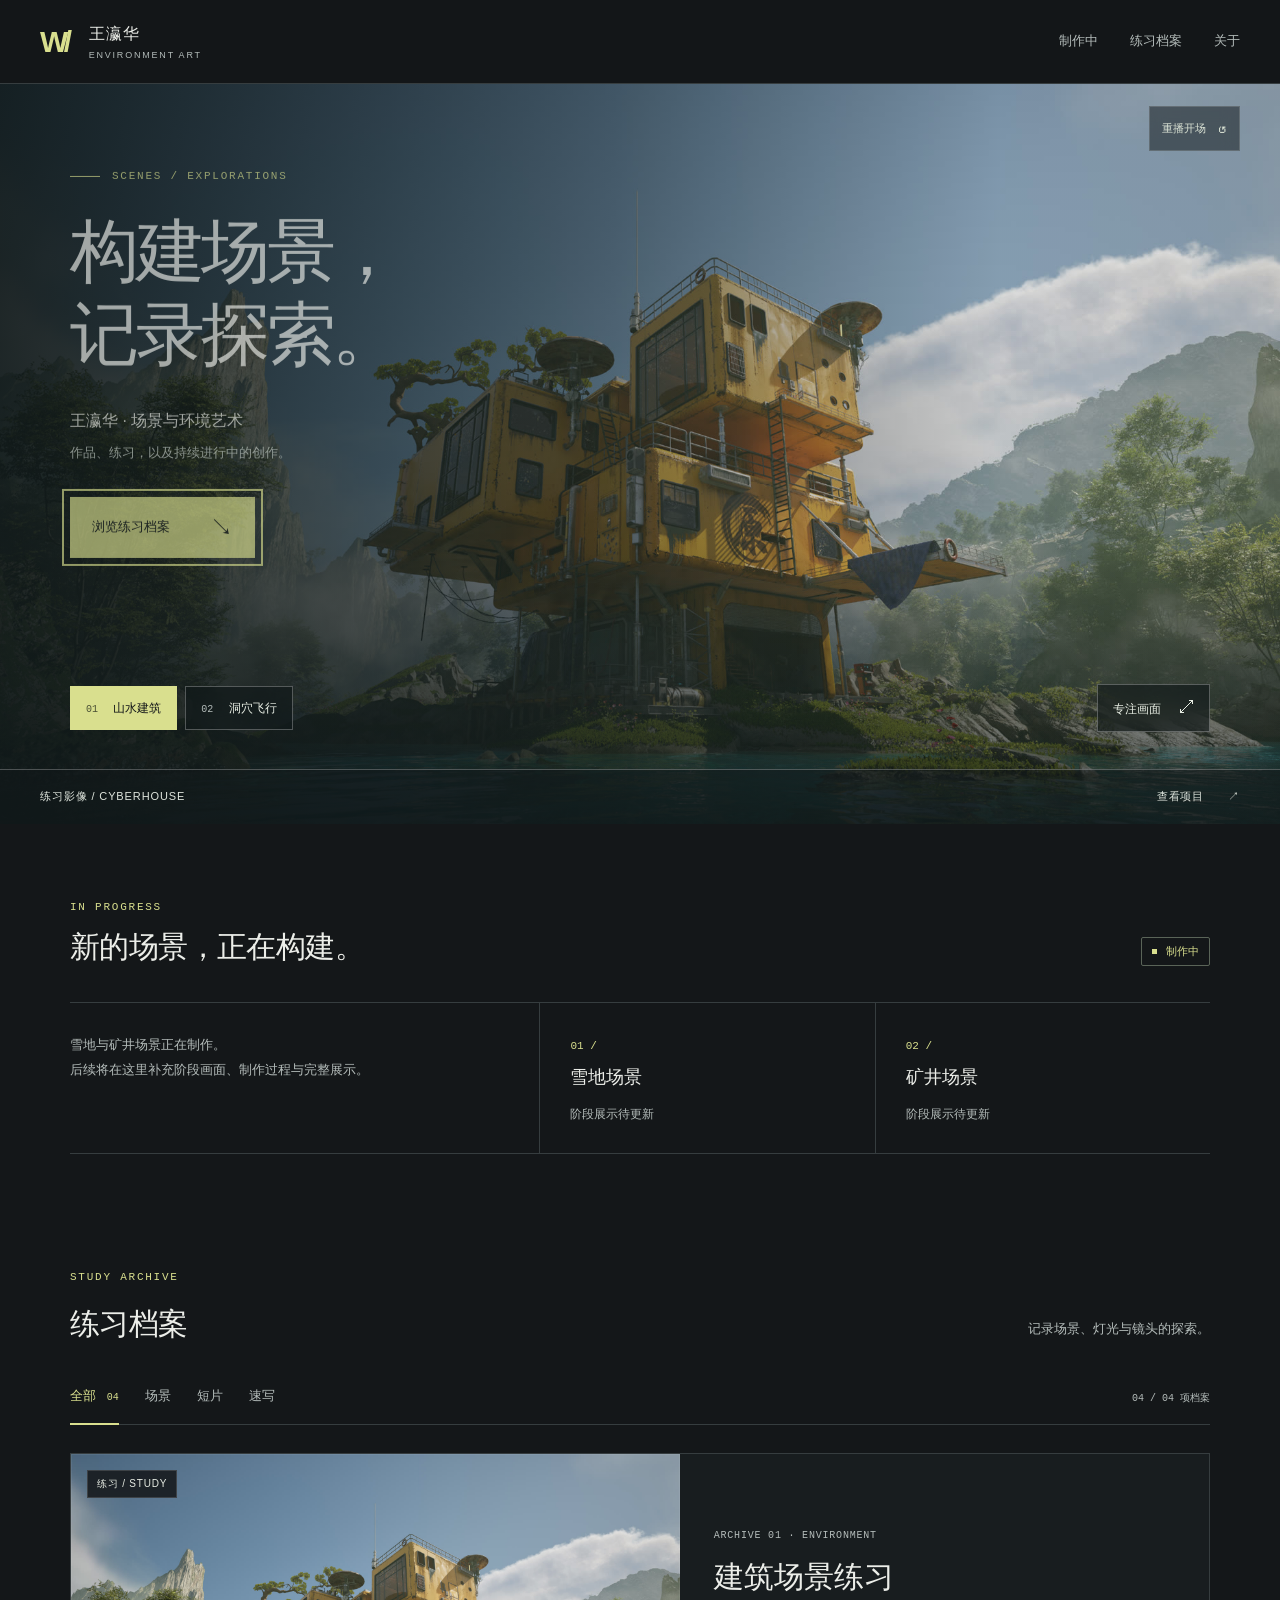
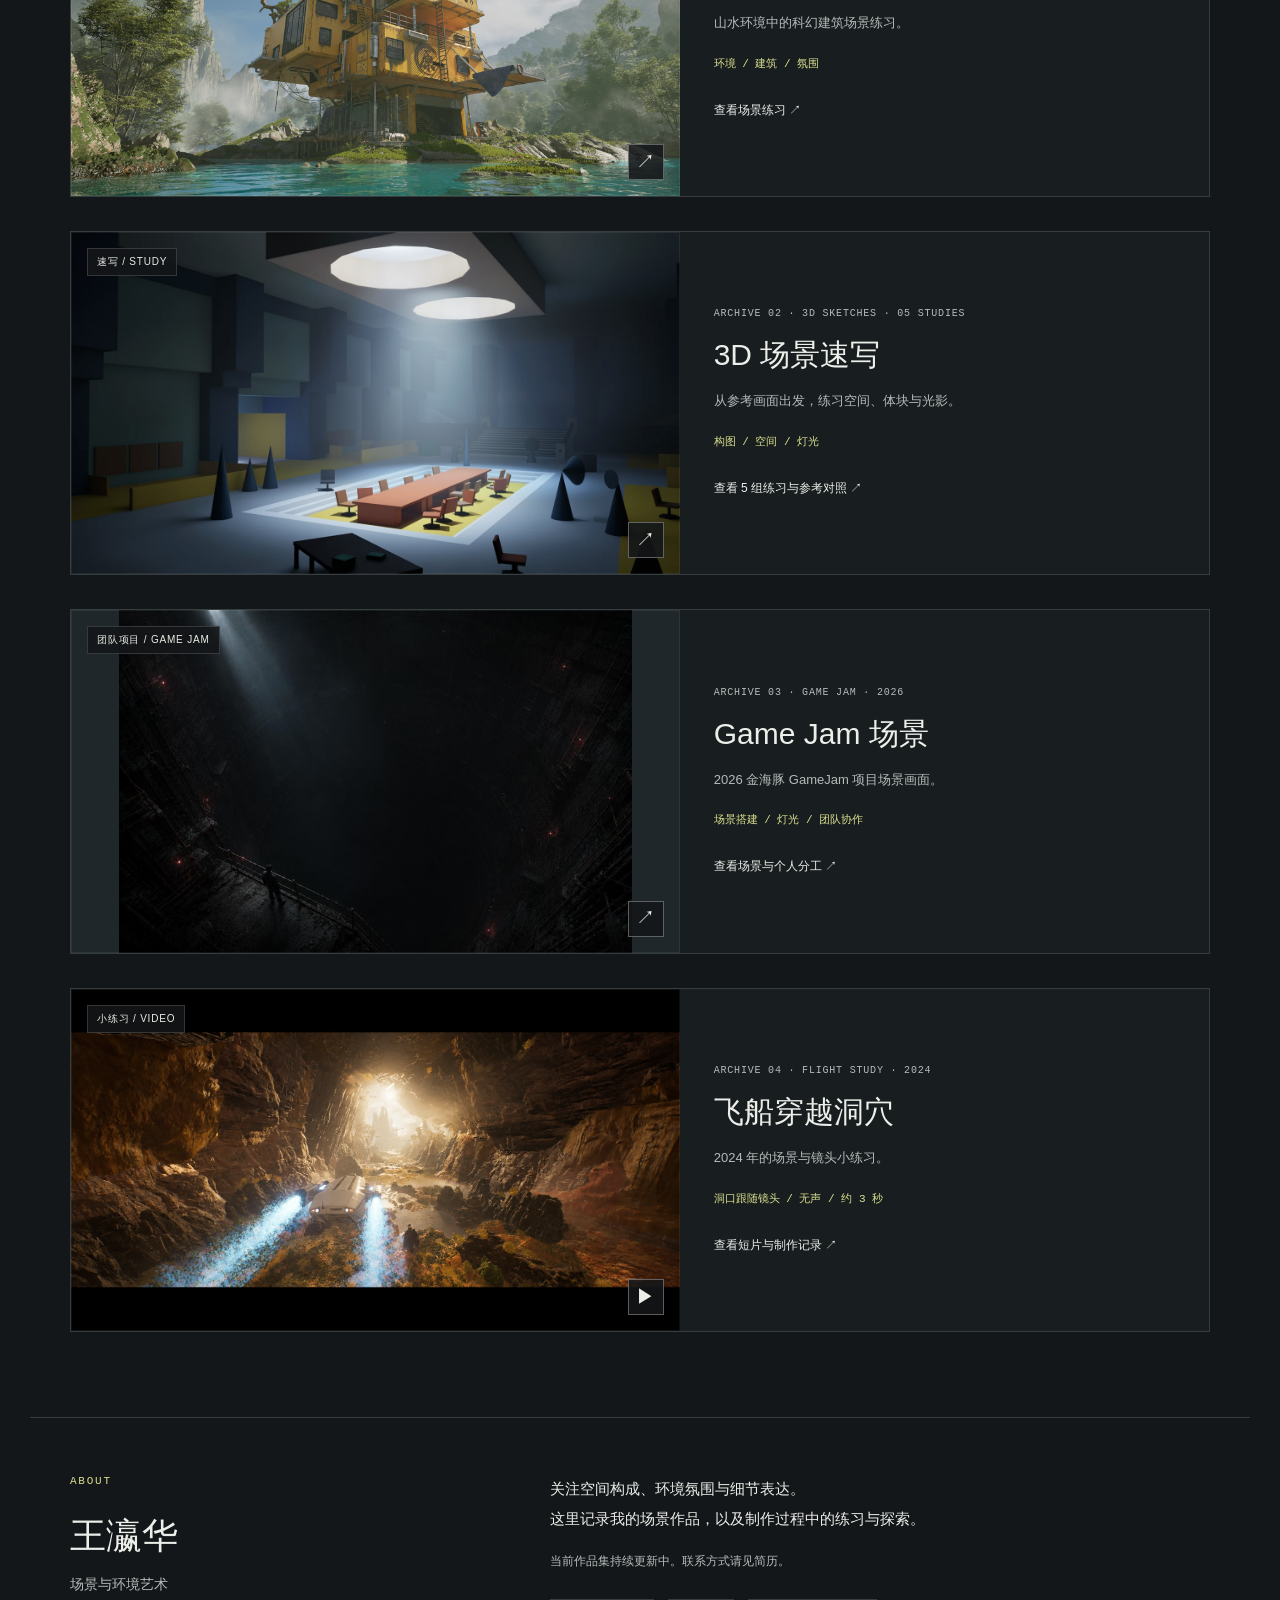
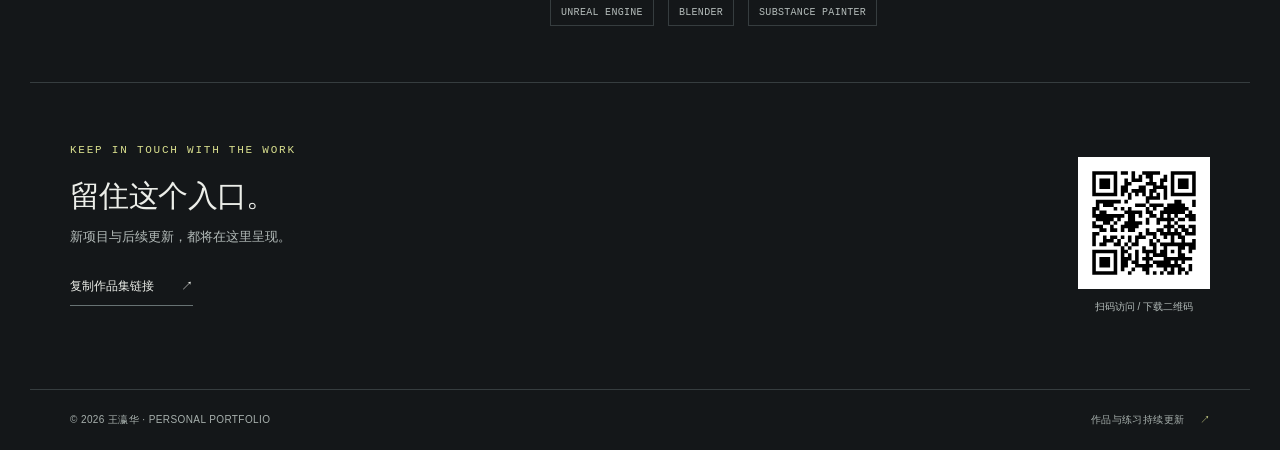
==== index.html @ 64e02a6f "Add cinematic opening with skip and replay" ====
<!doctype html>
<html lang="zh-CN">
<head>
 <meta charset="utf-8"><meta name="viewport" content="width=device-width,initial-scale=1">
 <title>王瀛华｜场景与环境艺术作品集</title>
 <meta name="description" content="王瀛华的场景与环境艺术作品集。记录正在制作的雪地与矿井场景，以及建筑场景、Game Jam 团队项目、飞船短片和3D场景速写练习。">
 <meta name="theme-color" content="#141719"><link rel="canonical" href="https://lemonya1.github.io/">
 <meta property="og:title" content="王瀛华｜场景与环境艺术"><meta property="og:description" content="构建场景，记录探索。作品与练习持续更新。"><meta property="og:type" content="website"><meta property="og:url" content="https://lemonya1.github.io/"><meta property="og:image" content="https://lemonya1.github.io/assets/cyberhouse.jpg">
 <link rel="icon" href="assets/favicon.svg" type="image/svg+xml"><link rel="stylesheet" href="style.css?v=20261104b"><script src="site.js?v=20261104c" defer></script><link rel="stylesheet" href="opening.css?v=20261104"><script src="opening.js?v=20261104" defer></script>
</head>
<body>
 <a class="skip" href="#content">跳至内容</a>
 <header class="site-header"><a class="brand" href="./" aria-label="王瀛华作品集首页"><span class="brand-symbol" aria-hidden="true">W/</span><span>王瀛华 <small>ENVIRONMENT ART</small></span></a><nav aria-label="主导航"><a href="#current">制作中</a><a href="#studies">练习档案</a><a href="#about">关于</a></nav></header>
 <main id="content">
  <section class="hero" aria-label="场景与环境艺术作品集">
   <button class="opening-replay" type="button" data-opening-replay data-enhanced aria-label="重播开场">重播开场 <span aria-hidden="true">↺</span></button>
   <img class="hero-image" src="assets/cyberhouse.jpg" width="1920" height="1080" alt="黄色科幻建筑坐落在山水环境中，来自建筑场景练习" fetchpriority="high">
   <div class="hero-shade"></div>
   <div class="hero-content"><p class="eyebrow"><span class="line"></span> SCENES / EXPLORATIONS</p><h1>构建场景，<br>记录探索。</h1><p class="hero-description">王瀛华 · 场景与环境艺术<br><span>作品、练习，以及持续进行中的创作。</span></p><a class="primary-link" href="#studies">浏览练习档案 <span aria-hidden="true">↘</span></a></div>
   <div class="hero-tools content-width" data-enhanced><div class="scene-switcher" role="group" aria-label="选择首页场景"><button type="button" data-scene="house" aria-pressed="true"><span>01</span> 山水建筑</button><button type="button" data-scene="flight" aria-pressed="false"><span>02</span> 洞穴飞行</button></div><button class="focus-toggle" type="button" aria-pressed="false" data-focus-scene>专注画面 <span aria-hidden="true">⤢</span></button></div>
   <div class="hero-caption"><span data-scene-caption aria-live="polite">练习影像 / CYBERHOUSE</span><a data-scene-link href="study-cyberhouse.html">查看项目 <span aria-hidden="true">↗</span></a></div>
  </section>
  <section class="current content-width" id="current" aria-labelledby="current-title"><div class="section-heading"><div><p class="eyebrow">IN PROGRESS</p><h2 id="current-title">新的场景，正在构建。</h2></div><span class="status"><span aria-hidden="true"></span> 制作中</span></div><div class="current-row"><div class="current-intro"><p>雪地与矿井场景正在制作。<br>后续将在这里补充阶段画面、制作过程与完整展示。</p></div><div class="current-item"><span class="project-index">01 /</span><h3>雪地场景</h3><span class="muted">阶段展示待更新</span></div><div class="current-item"><span class="project-index">02 /</span><h3>矿井场景</h3><span class="muted">阶段展示待更新</span></div></div></section>
  <section class="archive content-width" id="studies" aria-labelledby="studies-title"><div class="section-heading"><div><p class="eyebrow">STUDY ARCHIVE</p><h2 id="studies-title">练习档案</h2></div><p class="section-note">记录场景、灯光与镜头的探索。</p></div>
   <div class="archive-toolbar" data-enhanced><div class="archive-filters" role="group" aria-label="筛选练习类型"><button type="button" data-filter="all" aria-pressed="true">全部 <span>04</span></button><button type="button" data-filter="environment" aria-pressed="false">场景</button><button type="button" data-filter="film" aria-pressed="false">短片</button><button type="button" data-filter="sketch" aria-pressed="false">速写</button></div><span class="archive-count" role="status" aria-live="polite">04 / 04 项档案</span></div>
   <div class="work-grid">
    <a class="work-card archive-row" data-category="environment" href="study-cyberhouse.html"><div class="work-image"><img src="assets/cyberhouse.jpg" alt="山水中的黄色科幻建筑场景练习" width="1920" height="1080" loading="lazy"><span class="image-tag">练习 / STUDY</span><span class="image-arrow" aria-hidden="true">↗</span></div><div class="collection-copy"><p class="work-kicker">ARCHIVE 01 · ENVIRONMENT</p><h3>建筑场景练习</h3><p>山水环境中的科幻建筑场景练习。</p><span class="collection-tags">环境 / 建筑 / 氛围</span><span class="collection-cta">查看场景练习 ↗</span></div></a>
    <a class="work-card archive-row" data-category="sketch" href="study-sketches.html"><div class="work-image sketch-cover"><img src="assets/sketch-control.webp" alt="会议厅的3D体块与灯光速写，展示本人练习部分" width="1440" height="1620" loading="lazy"><span class="image-tag">速写 / STUDY</span><span class="image-arrow" aria-hidden="true">↗</span></div><div class="collection-copy"><p class="work-kicker">ARCHIVE 02 · 3D SKETCHES · 05 STUDIES</p><h3>3D 场景速写</h3><p>从参考画面出发，练习空间、体块与光影。</p><span class="collection-tags">构图 / 空间 / 灯光</span><span class="collection-cta">查看 5 组练习与参考对照 ↗</span></div></a>
    <a class="work-card archive-row" data-category="environment" href="study-gamejam.html"><div class="work-image"><img src="assets/gamejam-scene.jpg" alt="Game Jam 暗色竖井场景，人物站在环形栈道上，顶部光束照进深井" width="1536" height="1024" loading="lazy" style="object-fit:contain"><span class="image-tag">团队项目 / GAME JAM</span><span class="image-arrow" aria-hidden="true">↗</span></div><div class="collection-copy"><p class="work-kicker">ARCHIVE 03 · GAME JAM · 2026</p><h3>Game Jam 场景</h3><p>2026 金海豚 GameJam 项目场景画面。</p><span class="collection-tags">场景搭建 / 灯光 / 团队协作</span><span class="collection-cta">查看场景与个人分工 ↗</span></div></a>
    <a class="work-card archive-row" data-category="film" data-preview-video="assets/flight-follow-silent.mp4" href="study-flight.html"><div class="work-image"><img src="assets/flight.jpg" alt="飞船拖着蓝色尾焰穿行在岩石洞穴中" width="1672" height="940" loading="lazy"><span class="image-tag">小练习 / VIDEO</span><span class="image-arrow" aria-hidden="true">▶</span></div><div class="collection-copy"><p class="work-kicker">ARCHIVE 04 · FLIGHT STUDY · 2024</p><h3>飞船穿越洞穴</h3><p>2024 年的场景与镜头小练习。</p><span class="collection-tags">洞口跟随镜头 / 无声 / 约 3 秒</span><span class="collection-cta">查看短片与制作记录 ↗</span></div></a>
   </div>
  </section>
  <section class="about content-width" id="about" aria-labelledby="about-title"><div><p class="eyebrow">ABOUT</p><h2 id="about-title">王瀛华</h2><p class="about-role">场景与环境艺术</p></div><div class="about-copy"><p>关注空间构成、环境氛围与细节表达。<br>这里记录我的场景作品，以及制作过程中的练习与探索。</p><p class="muted">当前作品集持续更新中。联系方式请见简历。</p><div class="tools"><span>UNREAL ENGINE</span><span>BLENDER</span><span>SUBSTANCE PAINTER</span></div></div></section>
  <section class="share content-width" aria-label="分享作品集"><div><p class="eyebrow">KEEP IN TOUCH WITH THE WORK</p><h2>留住这个入口。</h2><p>新项目与后续更新，都将在这里呈现。</p><button class="text-button" type="button" data-copy-url>复制作品集链接 <span aria-hidden="true">↗</span></button><p class="copy-status" role="status" aria-live="polite"></p></div><a class="qr-link" href="assets/portfolio-qr.png" download="王瀛华作品集二维码.png" aria-label="下载作品集二维码"><img src="assets/portfolio-qr.svg" width="132" height="132" alt="王瀛华作品集首页二维码" loading="lazy"><span>扫码访问 / 下载二维码</span></a></section>
 </main>
 <footer class="site-footer content-width"><span>© 2026 王瀛华 · PERSONAL PORTFOLIO</span><span>作品与练习持续更新 <span aria-hidden="true">↗</span></span></footer>
 <dialog class="opening" aria-labelledby="opening-title" aria-describedby="opening-description">
  <div class="opening-grid" aria-hidden="true"></div>
  <div class="opening-aperture" aria-hidden="true"><img class="opening-image" src="assets/cyberhouse.jpg" width="1920" height="1080" alt="" fetchpriority="high"></div>
  <div class="opening-frame" aria-hidden="true"></div>
  <div class="opening-top"><div class="opening-brand"><strong aria-hidden="true">W/</strong><span>WANG YINGHUA<br>ENVIRONMENT ART</span></div><span class="opening-edition">PERSONAL PORTFOLIO<br>2026 / OPENING</span></div>
  <span class="opening-frame-note" aria-hidden="true">01 — A WORLD IN FRAME</span>
  <div class="opening-title-block"><p>SCENES / LIGHT / EXPLORATIONS</p><h2 id="opening-title">王瀛华</h2><p class="opening-role" id="opening-description">场景与环境艺术作品集</p></div>
  <div class="opening-footer"><div class="opening-timeline" aria-hidden="true"><p><span>OPENING SEQUENCE</span><span>构建场景，记录探索。</span></p><div class="opening-track"><span></span></div></div><div class="opening-actions"><button type="button" data-opening-pause aria-pressed="false" aria-label="暂停或继续开场">暂停</button><button class="opening-enter" type="button" data-opening-enter aria-label="跳过开场，进入作品集">进入作品集 <span aria-hidden="true">↗</span></button></div></div>
 </dialog>
</body>
</html>
---- style.css ----
:root{color-scheme:dark;--bg:#141719;--panel:#1b1f21;--text:#eceee9;--soft:#b4bcba;--line:#363d3f;--accent:#d9df8e;--max:1220px;font-family:Arial,'PingFang SC','Microsoft YaHei',sans-serif;font-synthesis:none}
*{box-sizing:border-box}html{scroll-behavior:smooth;scroll-padding-top:85px}body{margin:0;background:var(--bg);color:var(--text);line-height:1.6}a{color:inherit;text-decoration:none}button{font:inherit;cursor:pointer}img{display:block;max-width:100%;height:auto}button,a{-webkit-tap-highlight-color:transparent}a:focus-visible,button:focus-visible{outline:2px solid var(--accent);outline-offset:6px}h1,h2,h3,p{margin:0}h1,h2,h3{font-weight:500}::selection{color:#141719;background:#d9df8e}.content-width{max-width:var(--max);margin-inline:auto;padding-inline:40px}.skip{position:fixed;z-index:100;top:0;left:20px;background:var(--accent);color:var(--bg);padding:12px;transform:translateY(-130%)}.skip:focus{transform:none}.site-header{height:84px;display:flex;align-items:center;justify-content:space-between;padding:0 40px;position:relative;z-index:10;background:var(--bg);border-bottom:1px solid var(--line)}.brand{display:flex;align-items:center;gap:16px;font-size:16px;letter-spacing:.08em}.brand-symbol{font-size:30px;font-weight:600;letter-spacing:-.15em;color:var(--accent);padding-right:5px}.brand small{display:block;font-size:9px;letter-spacing:.2em;color:var(--soft);margin-top:2px}.site-header nav{display:flex;gap:32px;font-size:13px;color:var(--soft)}.site-header nav a{padding:12px 0;position:relative}.site-header nav a:after{content:'';position:absolute;bottom:5px;height:1px;left:0;right:0;background:var(--accent);transform:scaleX(0);transform-origin:left;transition:transform .3s}.site-header nav a:hover{color:var(--text)}.site-header nav a:hover:after{transform:scaleX(1)}.hero{height:min(740px,83svh);min-height:520px;position:relative;isolation:isolate;background:#293939;overflow:hidden}.hero-image{position:absolute;width:100%;height:100%;object-fit:cover;object-position:55% 52%;z-index:-2}.hero-shade{position:absolute;inset:0;z-index:-1;background:linear-gradient(90deg,#10191ae8 0%,#10191a72 48%,#10191a08 78%),linear-gradient(0deg,#10191ac7 0%,transparent 38%)}.hero-content{max-width:var(--max);padding:80px 40px;margin:auto}.eyebrow{font:11px/1.4 'Courier New',monospace;letter-spacing:.16em;color:var(--accent);margin-bottom:18px;display:flex;align-items:center;gap:12px}.line{height:1px;width:30px;background:currentColor}.hero h1{font-size:clamp(42px,5.4vw,78px);line-height:1.2;letter-spacing:-.05em;margin-top:26px}.hero-description{margin-top:30px;font-size:16px;line-height:1.9}.hero-description span{font-size:13px;color:#c7d0ca}.primary-link{display:inline-flex;gap:40px;align-items:center;background:var(--accent);color:#202625;padding:12px 22px;margin-top:30px;font-size:13px;transition:background .25s,transform .25s}.primary-link:hover{background:#e9edbc;transform:translateY(-2px)}.primary-link span{font-size:23px}.hero-caption{position:absolute;bottom:0;left:0;right:0;border-top:1px solid #ffffff40;background:#11171980;display:flex;justify-content:space-between;padding:18px 40px;font-size:11px;letter-spacing:.08em;color:#e0e6de}.hero-caption a:hover{color:var(--accent)}.hero-caption a span{margin-left:20px}.section-heading{display:flex;justify-content:space-between;align-items:flex-end;gap:24px;margin-bottom:36px}.section-heading h2,.share h2{font-size:30px;line-height:1.3;letter-spacing:-.02em}.section-note{font-size:13px;color:var(--soft);padding-bottom:3px}.current{padding-block:76px}.current .eyebrow{margin-bottom:12px}.status{font-size:11px;border:1px solid #5a6458;border-radius:2px;padding:5px 10px;color:var(--accent);white-space:nowrap}.status>span{display:inline-block;width:5px;height:5px;background:var(--accent);margin-right:6px;vertical-align:middle}.current-row{display:grid;grid-template-columns:1.4fr 1fr 1fr;border-top:1px solid var(--line);border-bottom:1px solid var(--line)}.current-intro{padding:30px 24px 30px 0;font-size:13px;color:var(--soft);line-height:1.9}.current-item{position:relative;padding:28px 30px;border-left:1px solid var(--line)}.current-item h3{font-size:18px;margin:6px 0 8px}.project-index{font:11px 'Courier New',monospace;color:var(--accent)}.muted{color:var(--soft);font-size:12px}.archive{padding-block:40px 85px}.work-grid{display:grid;grid-template-columns:1fr 1fr;gap:34px}.work-image{aspect-ratio:16/10;position:relative;overflow:hidden;background:#20272a}.work-image:after{content:'';position:absolute;inset:0;box-shadow:inset 0 0 0 1px #ffffff10;pointer-events:none}.work-image>img{height:100%;width:100%;object-fit:cover;transition:transform .65s cubic-bezier(.2,.65,.2,1),filter .4s;filter:saturate(.9)}.work-card:hover .work-image>img{transform:scale(1.025);filter:saturate(1)}.image-tag{position:absolute;left:16px;top:16px;font-size:10px;letter-spacing:.08em;background:#141719dc;padding:5px 9px;color:#e7ece3;border:1px solid #ffffff25}.image-arrow{position:absolute;right:16px;bottom:16px;display:grid;place-items:center;width:36px;height:36px;background:#141719dc;border:1px solid #ffffff50;font-size:19px;transition:background .3s,color .3s}.work-card:hover .image-arrow{background:var(--accent);color:var(--bg);border-color:var(--accent)}.work-meta{display:flex;align-items:flex-end;justify-content:space-between;gap:12px;padding-top:18px}.work-kicker{font:10px 'Courier New',monospace;letter-spacing:.08em;color:var(--soft);margin-bottom:7px}.work-meta h3{font-size:22px}.work-name{font:10px 'Courier New',monospace;color:var(--soft);padding-bottom:6px}.about{border-top:1px solid var(--line);border-bottom:1px solid var(--line);padding-block:56px;display:grid;grid-template-columns:1fr 1.5fr;gap:40px}.about h2{font-size:36px}.about-role{color:var(--soft);font-size:14px;margin-top:8px}.about-copy{font-size:15px;line-height:2}.about-copy .muted{margin-top:15px}.tools{display:flex;gap:14px;flex-wrap:wrap;margin-top:26px;font:10px 'Courier New',monospace;letter-spacing:.03em;color:var(--soft)}.tools span{padding:7px 10px;border:1px solid var(--line)}.share{padding-block:60px;display:flex;justify-content:space-between;gap:35px;align-items:center}.share>div>p:not(.eyebrow):not(.copy-status){font-size:13px;color:var(--soft);margin-top:12px}.text-button{border:0;border-bottom:1px solid #677273;color:var(--text);background:none;padding:9px 0;margin-top:20px;font-size:12px}.text-button span{margin-left:24px}.text-button:hover{border-color:var(--accent);color:var(--accent)}.copy-status{font-size:11px;color:var(--accent);min-height:18px;margin-top:5px;overflow-wrap:anywhere;max-width:540px}.qr-link{display:flex;flex-direction:column;align-items:center;gap:10px;flex-shrink:0}.qr-link img{width:132px;height:132px;background:#fff}.qr-link span{font-size:10px;color:var(--soft)}.site-footer{display:flex;justify-content:space-between;gap:15px;font-size:10px;letter-spacing:.04em;color:#a7b0ad;padding-block:22px;border-top:1px solid var(--line)}.site-footer span:last-child span{color:var(--accent);margin-left:12px}
/* Project pages */
.project-top{padding-top:38px}.back-link{font-size:12px;color:var(--soft);display:inline-flex;gap:12px;align-items:center}.back-link:hover{color:var(--accent)}.project-title{padding:65px 0 38px;display:flex;justify-content:space-between;align-items:flex-end;gap:25px}.project-title h1{font-size:clamp(34px,5vw,64px);line-height:1.2;letter-spacing:-.04em}.project-title .eyebrow{margin-bottom:16px}.project-title .project-category{font-size:12px;color:var(--soft);text-align:right}.project-category .study-badge{display:inline-block;color:var(--accent);border:1px solid #61684c;padding:4px 9px;margin-bottom:8px}.image-open{padding:0;margin:0;background:transparent;border:0;width:100%;display:block;position:relative}.image-open>img{width:100%;height:auto}.image-open>span{position:absolute;right:18px;bottom:18px;background:#141719dc;border:1px solid #ffffff50;color:#fff;font-size:11px;padding:7px 12px}.image-open:hover>span{background:var(--accent);color:var(--bg)}.project-description{display:grid;grid-template-columns:1fr 2fr;gap:40px;padding:34px 0 54px;border-bottom:1px solid var(--line)}.project-description h2{font-size:18px}.project-description p{color:var(--soft);font-size:14px;line-height:1.9;max-width:700px}.project-section{padding-top:54px}.project-section h2{font-size:24px;margin-bottom:12px}.project-section>p{font-size:13px;color:var(--soft);margin-bottom:24px}.video{width:100%;background:#000;display:block;max-height:76vh}.process-caption{font-size:11px;color:var(--soft);margin-top:12px}.project-bottom{margin-top:65px;padding-block:30px;border-top:1px solid var(--line);display:flex;justify-content:space-between;gap:20px;font-size:12px}.project-bottom a:hover{color:var(--accent)}.lightbox{position:fixed;inset:0;max-width:100vw;max-height:100dvh;width:100vw;height:100dvh;margin:0;padding:64px 20px 20px;background:#0e1214f5;border:0;color:#fff}.lightbox::backdrop{background:#050809d9}.lightbox[open]{display:flex;flex-direction:column;align-items:center;justify-content:center}.lightbox img{object-fit:contain;max-width:100%;max-height:calc(100dvh - 110px);width:auto;height:auto}.lightbox-close{position:absolute;right:22px;top:18px;border:1px solid #63706e;background:#171d20;color:#fff;padding:10px 17px;font-size:13px;min-height:44px}.lightbox-caption{font-size:12px;color:#cbd3cf;margin-top:12px}.js-reveal .reveal-item{opacity:0;transform:translateY(16px);transition:opacity .6s ease,transform .6s ease}.js-reveal .reveal-item.is-visible{opacity:1;transform:none}
/* 3D sketch archive: preserve the reference/study comparisons in full. */
.archive-row{grid-column:1/-1;display:grid;grid-template-columns:1.15fr 1fr;border:1px solid var(--line);background:#181d1f}.archive-row .work-image{aspect-ratio:16/9}.sketch-cover>img{position:absolute;inset:0;width:100%;height:200%;max-width:none;object-fit:fill;top:-100%}.collection-copy{padding:34px;align-self:center}.collection-copy h3{font-size:30px;margin:12px 0}.collection-copy>p:not(.work-kicker){font-size:13px;color:var(--soft)}.collection-tags{display:block;font:11px 'Courier New',monospace;color:var(--accent);margin-top:22px}.collection-cta{display:block;font-size:12px;margin-top:30px;color:var(--text)}.sketch-intro{border-block:1px solid var(--line);padding:26px 0 30px;max-width:100%;font-size:16px;line-height:1.9}.sketch-intro .muted{margin-top:12px;max-width:840px}.sketch-grid{display:grid;grid-template-columns:1fr 1fr;gap:56px 34px;padding-top:44px}.sketch-entry{min-width:0}.sketch-entry-heading{display:flex;gap:12px;align-items:baseline}.sketch-entry h2{font-size:20px;line-height:1.5}.sketch-label{margin:12px 0;font-size:11px;color:var(--accent)}.sketch-entry .image-open{background:#101416}.sketch-entry .image-open img{width:100%;height:auto}.sketch-note{margin-top:18px;font-size:13px;color:var(--soft);line-height:1.9}.reference-credit{margin-top:9px;font-size:11px;color:var(--soft);line-height:1.8}.sketch-attribution{font-size:11px;color:var(--soft);border-top:1px solid var(--line);padding-top:24px;margin-top:46px;max-width:840px}.lightbox-caption{text-align:center;max-width:1000px}
@media(max-width:800px){.collection-copy{padding:24px}.collection-copy h3{font-size:25px}.collection-cta{margin-top:20px}.sketch-grid{gap:38px 24px}.sketch-entry h2{font-size:18px}.sketch-intro{font-size:14px}}
@media(max-width:540px){.archive-row{display:block}.collection-copy{padding:24px}.collection-copy h3{font-size:24px}.sketch-grid{grid-template-columns:1fr;gap:38px;padding-top:30px}.sketch-entry h2{font-size:20px}.sketch-intro{padding-block:22px}.sketch-label{font-size:11px}.sketch-attribution{margin-top:30px}.lightbox-caption{font-size:11px}}

@media(min-width:1600px){.hero-content{padding-top:110px}}
@media(max-width:800px){.content-width{padding-inline:24px}.site-header{padding-inline:24px}.site-header nav{gap:22px}.hero-content{padding:70px 28px}.hero{min-height:560px;height:75svh;max-height:680px}.hero h1{font-size:56px}.hero-caption{padding-inline:28px}.hero-image{object-position:62% 50%}.hero-shade{background:linear-gradient(90deg,#10191ae8,#10191a55 85%),linear-gradient(0deg,#10191acd,transparent 70%)}.current-row{grid-template-columns:1fr 1fr}.current-intro{grid-column:1/-1;padding:24px 0}.current-item{border-top:1px solid var(--line);padding:22px 0}.current-item:nth-child(2){border-left:0}.current-item:last-child{padding-left:24px}.work-grid{gap:22px}.work-meta{display:block}.work-name{display:none}.work-meta h3{font-size:20px}.section-heading h2,.share h2{font-size:27px}.about{grid-template-columns:1fr 1.5fr;gap:24px}.project-title{padding-top:45px}.project-description{grid-template-columns:1fr;gap:16px}}
@media(max-width:540px){.site-header{height:76px;padding-inline:20px}.brand{font-size:14px;gap:12px}.brand-symbol{font-size:26px}.brand small{font-size:8px}.site-header nav{gap:16px;font-size:12px}.site-header nav a:first-child{display:none}.hero{min-height:535px;height:76svh;max-height:640px}.hero-content{padding:65px 24px}.hero h1{font-size:44px;margin-top:24px}.hero-description{font-size:14px;margin-top:26px}.hero-description span{font-size:12px}.hero-caption{font-size:9px;padding:17px 24px;letter-spacing:0}.hero-caption a span{margin-left:8px}.primary-link{font-size:12px;margin-top:28px}.current{padding-block:52px 38px}.section-heading{margin-bottom:26px;gap:16px;align-items:start}.section-heading h2{font-size:25px}.section-note{display:none}.current .status{margin-top:7px}.current .eyebrow{margin-bottom:14px}.current-row{grid-template-columns:1fr 1fr}.current-intro{font-size:12px}.current-item h3{font-size:17px}.archive{padding-block:28px 55px}.work-grid{grid-template-columns:1fr;gap:35px}.work-image{aspect-ratio:16/10}.work-meta{display:flex}.work-name{display:block}.about{display:block;padding-block:38px}.about h2{font-size:30px}.about-copy{font-size:13px;margin-top:24px}.tools{gap:8px;font-size:9px}.share{padding-block:40px;gap:20px;align-items:start}.share h2{font-size:23px}.share .eyebrow{font-size:9px;letter-spacing:.08em;max-width:180px}.share>div>p:not(.eyebrow):not(.copy-status){font-size:12px;max-width:190px}.qr-link{margin-top:14px}.qr-link img{width:104px;height:104px}.qr-link span{font-size:9px}.site-footer{flex-direction:column;font-size:9px;gap:8px}.project-title{display:block;padding-top:40px}.project-title h1{font-size:34px}.project-title .project-category{text-align:left;margin-top:22px}.project-category .study-badge{margin-right:10px}.project-section{padding-top:35px}.project-section h2{font-size:22px}.project-description{padding-bottom:35px}.image-open>span{right:10px;bottom:10px;padding:5px 9px;font-size:10px}.project-bottom{margin-top:40px;font-size:11px}.lightbox{padding-inline:10px}}
@media(prefers-reduced-motion:reduce){html{scroll-behavior:auto}*,*:before,*:after{animation:none!important;transition:none!important}.js-reveal .reveal-item{opacity:1;transform:none}}
/* Interaction layer: cinematic scenes, tactile archive controls, image inspection. */
[hidden]{display:none!important}[data-enhanced]{display:none}.interactive [data-enhanced]{display:flex}
.site-header{position:sticky;top:0;background:#141719f2;backdrop-filter:blur(16px);z-index:40}.site-header nav a[aria-current]{color:var(--accent)}.site-header nav a[aria-current]:after{transform:scaleX(1)}
.reading-progress{position:fixed;inset:0 0 auto;height:2px;background:var(--accent);z-index:90;transform:scaleX(0);transform-origin:left;pointer-events:none}
.back-top{position:fixed;right:24px;bottom:24px;width:44px;height:44px;border:1px solid #626d60;background:#171d1ff2;color:var(--accent);z-index:45;font-size:22px;backdrop-filter:blur(10px)}
.hero-tools{position:absolute;bottom:92px;left:50%;transform:translateX(-50%);width:100%;display:flex;justify-content:space-between;gap:20px;align-items:center}
.scene-switcher{display:flex;gap:8px}.hero-tools button{min-height:44px;padding:10px 15px;border:1px solid #ffffff45;color:#e8eee4;background:#1017199e;font-size:12px;backdrop-filter:blur(12px);transition:background .25s,border-color .25s}
.scene-switcher button span{font:10px 'Courier New',monospace;color:var(--soft);margin-right:12px}.hero-tools button:hover{border-color:var(--accent)}.scene-switcher button[aria-pressed=true]{background:var(--accent);color:var(--bg);border-color:var(--accent)}.scene-switcher button[aria-pressed=true] span{color:#4b5135}.focus-toggle span{margin-left:14px;font-size:16px}
.hero-content{transition:opacity .35s,transform .35s}.hero-shade{transition:opacity .5s}.scene-focused .hero-content{opacity:0;transform:translateY(-10px);pointer-events:none}.scene-focused .hero-shade{opacity:0}.scene-focused .hero-image{object-fit:contain;background:#080b0c;object-position:center}.scene-focused .hero-tools{bottom:82px}.scene-focused .focus-toggle{background:var(--accent);color:var(--bg)}
.archive-toolbar{align-items:center;justify-content:space-between;gap:20px;margin:-6px 0 28px;border-bottom:1px solid var(--line)}.archive-filters{display:flex;gap:26px}.archive-filters button{position:relative;border:0;background:none;padding:13px 0 17px;font-size:13px;color:var(--soft);min-height:44px}.archive-filters button:after{content:'';position:absolute;inset:auto 0 -1px;height:2px;background:var(--accent);transform:scaleX(0);transition:transform .25s;transform-origin:left}.archive-filters button[aria-pressed=true]{color:var(--accent)}.archive-filters button[aria-pressed=true]:after{transform:scaleX(1)}.archive-filters button span{font:10px 'Courier New',monospace;margin-left:7px}.archive-count{font:10px 'Courier New',monospace;color:var(--soft);white-space:nowrap}.work-card{outline-offset:7px;min-width:0}.work-card:hover h3{color:var(--accent)}.work-meta h3,.collection-copy h3{transition:color .25s}
.card-video{position:absolute;inset:0;width:100%;height:100%;object-fit:cover;opacity:0;transition:opacity .3s;pointer-events:none}.preview-playing .card-video{opacity:1}.work-image .image-tag,.work-image .image-arrow{z-index:2}
.sketch-index{display:flex;gap:8px;flex-wrap:wrap;margin-top:26px;padding-bottom:4px}.sketch-index a{border:1px solid var(--line);padding:10px 14px;min-height:44px;font-size:11px;color:var(--soft);transition:background .2s,color .2s}.sketch-index a:hover{color:var(--accent);background:var(--panel);border-color:#70765a}.sketch-entry{scroll-margin-top:112px}
.lightbox{padding:0;background:#0c1012fa;max-width:100vw;max-height:100dvh}.lightbox[open]{display:grid;grid-template-rows:auto minmax(0,1fr) auto;justify-content:stretch;align-items:stretch;gap:0}.viewer-top{display:flex;justify-content:space-between;align-items:center;padding:18px 24px;border-bottom:1px solid var(--line);gap:16px}.viewer-index{font:11px 'Courier New',monospace;letter-spacing:.08em;color:var(--soft)}.viewer-actions{display:flex;gap:8px}.lightbox button{background:#192023;color:var(--text);border:1px solid #4b5759;min-width:44px;min-height:44px;padding:9px 15px;font-size:12px}.lightbox button:hover{color:var(--accent);border-color:var(--accent)}.lightbox .lightbox-close{position:static}.lightbox .viewer-zoom[aria-pressed=true]{color:var(--accent);border-color:var(--accent)}
.viewer-stage{overflow:hidden;display:grid;place-items:center;position:relative;min-height:0;min-width:0;padding:18px;touch-action:pan-y;user-select:none}.lightbox .viewer-image{max-height:calc(100dvh - 210px);max-width:100%;height:auto;width:auto;object-fit:contain;will-change:transform;transform-origin:center;cursor:zoom-in}.viewer-image.is-loading{opacity:0}.is-zoomed .viewer-stage{touch-action:none;cursor:grab}.is-zoomed .viewer-image{cursor:grab}.is-zoomed .viewer-stage:active,.is-zoomed .viewer-image:active{cursor:grabbing}
.viewer-bottom{border-top:1px solid var(--line);display:flex;align-items:center;gap:20px;padding:14px 24px;background:#111719;min-height:90px}.viewer-info{flex:1;text-align:center}.lightbox-caption{margin:0!important;font-size:12px;line-height:1.7}.viewer-hint{font-size:10px;color:#8f9b97;margin-top:6px}.viewer-prev,.viewer-next{font-size:21px!important}
.cinema{background:#0b0e10;border:1px solid var(--line)}.film-controls{display:flex;align-items:center;justify-content:space-between;padding:12px 16px;gap:16px;border-top:1px solid var(--line)}.film-state{font:11px 'Courier New',monospace;color:var(--soft)}.film-controls>div{display:flex;gap:8px}.film-controls button{background:#182023;border:1px solid #425052;color:var(--text);padding:9px 12px;min-height:44px;font-size:11px}.film-controls button:hover,.film-controls button[aria-pressed=true]{border-color:var(--accent);color:var(--accent)}.cinema-active{position:fixed;inset:0;width:100%;height:100dvh;z-index:100;background:#050708;display:flex;flex-direction:column;justify-content:center;padding:24px;border:0}.cinema-active .video{height:calc(100dvh - 125px);max-height:none;object-fit:contain;flex:1;min-height:0}.cinema-active .film-controls{flex-shrink:0;border-color:#313b3b}.cinema-open .reading-progress,.cinema-open .back-top{visibility:hidden}
@media(max-width:800px){.hero{min-height:620px}.hero-tools{padding-inline:28px}.hero-tools button{padding-inline:12px}.scene-switcher{gap:6px}.scene-switcher button span{margin-right:8px}.archive-filters{gap:22px}.film-controls{align-items:flex-start;flex-direction:column;gap:12px}.film-controls>div{flex-wrap:wrap}.cinema-active{padding:16px}.cinema-active .film-controls{flex-direction:row;align-items:center}.cinema-active .film-state{display:none}}
@media(max-width:540px){.hero{height:calc(100svh - 76px);min-height:600px;max-height:760px}.hero-content{padding-top:58px}.hero-tools{padding-inline:24px;bottom:85px;gap:8px;flex-wrap:wrap}.hero-tools button{font-size:11px;padding-inline:10px}.scene-switcher button span{margin-right:5px}.focus-toggle span{margin-left:5px}.hero-caption{padding-inline:24px}.archive-filters{gap:20px}.archive-filters button{font-size:12px}.archive-count{font-size:9px}.back-top{right:16px;bottom:16px}.sketch-index{gap:7px}.sketch-index a{font-size:10px;padding-inline:10px}.viewer-top{padding:12px;gap:8px}.viewer-index{font-size:9px;max-width:110px;line-height:1.6}.viewer-actions{gap:6px}.lightbox button{padding:9px 11px;font-size:11px}.viewer-stage{padding:8px}.viewer-bottom{padding:12px;gap:10px}.lightbox-caption{font-size:11px}.viewer-hint{font-size:9px}.film-controls{padding:12px}.film-controls>div{gap:6px;width:100%}.film-controls button{padding:9px 10px;flex:1}.cinema-active{padding:8px}.cinema-active .film-controls{padding:12px 0}}
@media(prefers-reduced-motion:reduce){.hero-content,.hero-shade,.card-video,.hero-tools button,.archive-filters button:after,.sketch-index a{transition:none}}
---- opening.css ----
/* A short, optional title sequence; the portfolio remains the default document. */
.opening{display:none;position:fixed;inset:0;margin:0;padding:0;width:100%;height:100dvh;max-width:none;max-height:none;border:0;background:#0c1113;color:#eef0e7;overflow:hidden;isolation:isolate}
.opening[open]{display:block}.opening::backdrop{background:#0c1113}
.opening-grid{position:absolute;inset:0;opacity:.32;background-image:linear-gradient(#aeb8a410 1px,transparent 1px),linear-gradient(90deg,#aeb8a410 1px,transparent 1px);background-size:10vw 10vw;pointer-events:none}
.opening-grid:after{content:'';position:absolute;inset:10% 8%;border:1px solid #bdc4ab17}
.opening-aperture{position:absolute;inset:0;clip-path:inset(24% 18%);overflow:hidden;pointer-events:none}
.opening-image{width:100%;height:100%;object-fit:cover;object-position:55% 52%;transform:translate3d(var(--opening-x,0px),var(--opening-y,0px),0) scale(1.04);transition:transform .45s ease-out}
.opening-aperture:after{content:'';position:absolute;inset:0;background:linear-gradient(0deg,#0d151b80,transparent 65%)}
.opening-frame{position:absolute;inset:24% 18%;border:1px solid #e8edb77a;pointer-events:none}
.opening-frame:before,.opening-frame:after{content:'+';position:absolute;color:#e1e6ac;font:22px/1 monospace}.opening-frame:before{top:-12px;left:-7px}.opening-frame:after{bottom:-10px;right:-7px}
.opening-top{position:absolute;top:40px;left:40px;right:40px;display:flex;justify-content:space-between;align-items:center;gap:20px;font:11px/1.5 'Courier New',monospace;letter-spacing:.14em;color:#bec6ba}
.opening-brand{display:flex;align-items:center;gap:18px}.opening-brand strong{font:600 36px/1 Arial,sans-serif;letter-spacing:-.16em;color:var(--accent)}.opening-edition{font-size:10px;text-align:right}
.opening-title-block{position:absolute;left:10%;bottom:17%;pointer-events:none;text-shadow:0 2px 30px #09101190}
.opening-title-block p{font:11px/1.4 'Courier New',monospace;letter-spacing:.2em;color:#e1e7af;margin-bottom:18px}
.opening-title-block h2{font-size:clamp(58px,7.5vw,126px);line-height:1.12;font-weight:400;letter-spacing:.025em}
.opening-title-block h2 span{display:inline-block}
.opening-title-block .opening-role{font:13px/1.5 Arial,'Microsoft YaHei',sans-serif;letter-spacing:.2em;color:#d7dfd4;margin:18px 0 0}
.opening-frame-note{position:absolute;right:18%;top:calc(24% - 30px);font:9px/1.4 'Courier New',monospace;letter-spacing:.13em;color:#b8c2b0}
.opening-footer{position:absolute;bottom:34px;left:40px;right:40px;display:flex;align-items:flex-end;justify-content:space-between;gap:32px}
.opening-timeline{width:min(320px,35vw)}.opening-timeline p{display:flex;justify-content:space-between;gap:18px;font:9px/1.5 'Courier New',monospace;letter-spacing:.12em;color:#b4bdae;margin-bottom:12px}.opening-track{height:2px;background:#c8d1b422;overflow:hidden}.opening-track span{display:block;height:100%;width:100%;background:var(--accent);transform-origin:left;transform:scaleX(0)}
.opening-actions{display:flex;gap:10px}.opening-actions button{border:1px solid #9ba98b66;background:#10191ae6;color:#e4e9db;min-height:46px;padding:12px 18px;font-size:12px}.opening-actions button:hover{border-color:var(--accent);color:var(--accent)}.opening-actions .opening-enter{background:var(--accent);border-color:var(--accent);color:#202820;min-width:154px}.opening-enter span{margin-left:24px}.opening-actions .opening-enter:hover{background:#e6ebac;color:#202820}
.opening-replay{position:absolute;top:22px;right:40px;z-index:2;align-items:center;gap:12px;min-height:44px;padding:8px 12px;border:1px solid #e8eee32b;background:#10171982;color:#dce4d6;font-size:11px;backdrop-filter:blur(8px)}.opening-replay:hover{color:var(--accent);border-color:#d9df8e99}.opening-replay span{font-size:17px}
@media(max-width:800px){.opening-top{top:26px;left:24px;right:24px}.opening-footer{left:24px;right:24px;bottom:26px;gap:20px}.opening-title-block{left:8%;bottom:24%}.opening-frame-note{right:12%}.opening-replay{right:24px;top:18px}}
@media(max-width:540px){.opening-top{top:24px}.opening-brand{gap:12px}.opening-brand strong{font-size:30px}.opening-brand>span{font-size:9px;letter-spacing:.08em}.opening-edition{max-width:86px;font-size:8px}.opening-title-block{left:8%;bottom:28%}.opening-title-block h2{font-size:clamp(54px,14vw,76px)}.opening-title-block p{font-size:9px;margin-bottom:14px;letter-spacing:.16em}.opening-title-block .opening-role{font-size:11px;letter-spacing:.14em}.opening-footer{flex-direction:column;align-items:stretch;gap:22px;bottom:24px}.opening-timeline{width:100%}.opening-actions{justify-content:flex-end}.opening-actions button{padding-inline:16px}.opening-frame-note{font-size:8px;right:8%;top:calc(24% - 24px)}.opening-replay{top:12px;right:24px;padding-inline:10px}.opening-grid{background-size:20vw 20vw}}
@media(max-height:540px) and (min-width:541px){.opening-top{top:18px}.opening-footer{bottom:18px}.opening-title-block{bottom:25%;left:10%}.opening-title-block h2{font-size:60px}.opening-title-block p{margin-bottom:10px}.opening-title-block .opening-role{margin-top:10px}}
@media(prefers-reduced-motion:reduce){.opening-image{transition:none;transform:none}}
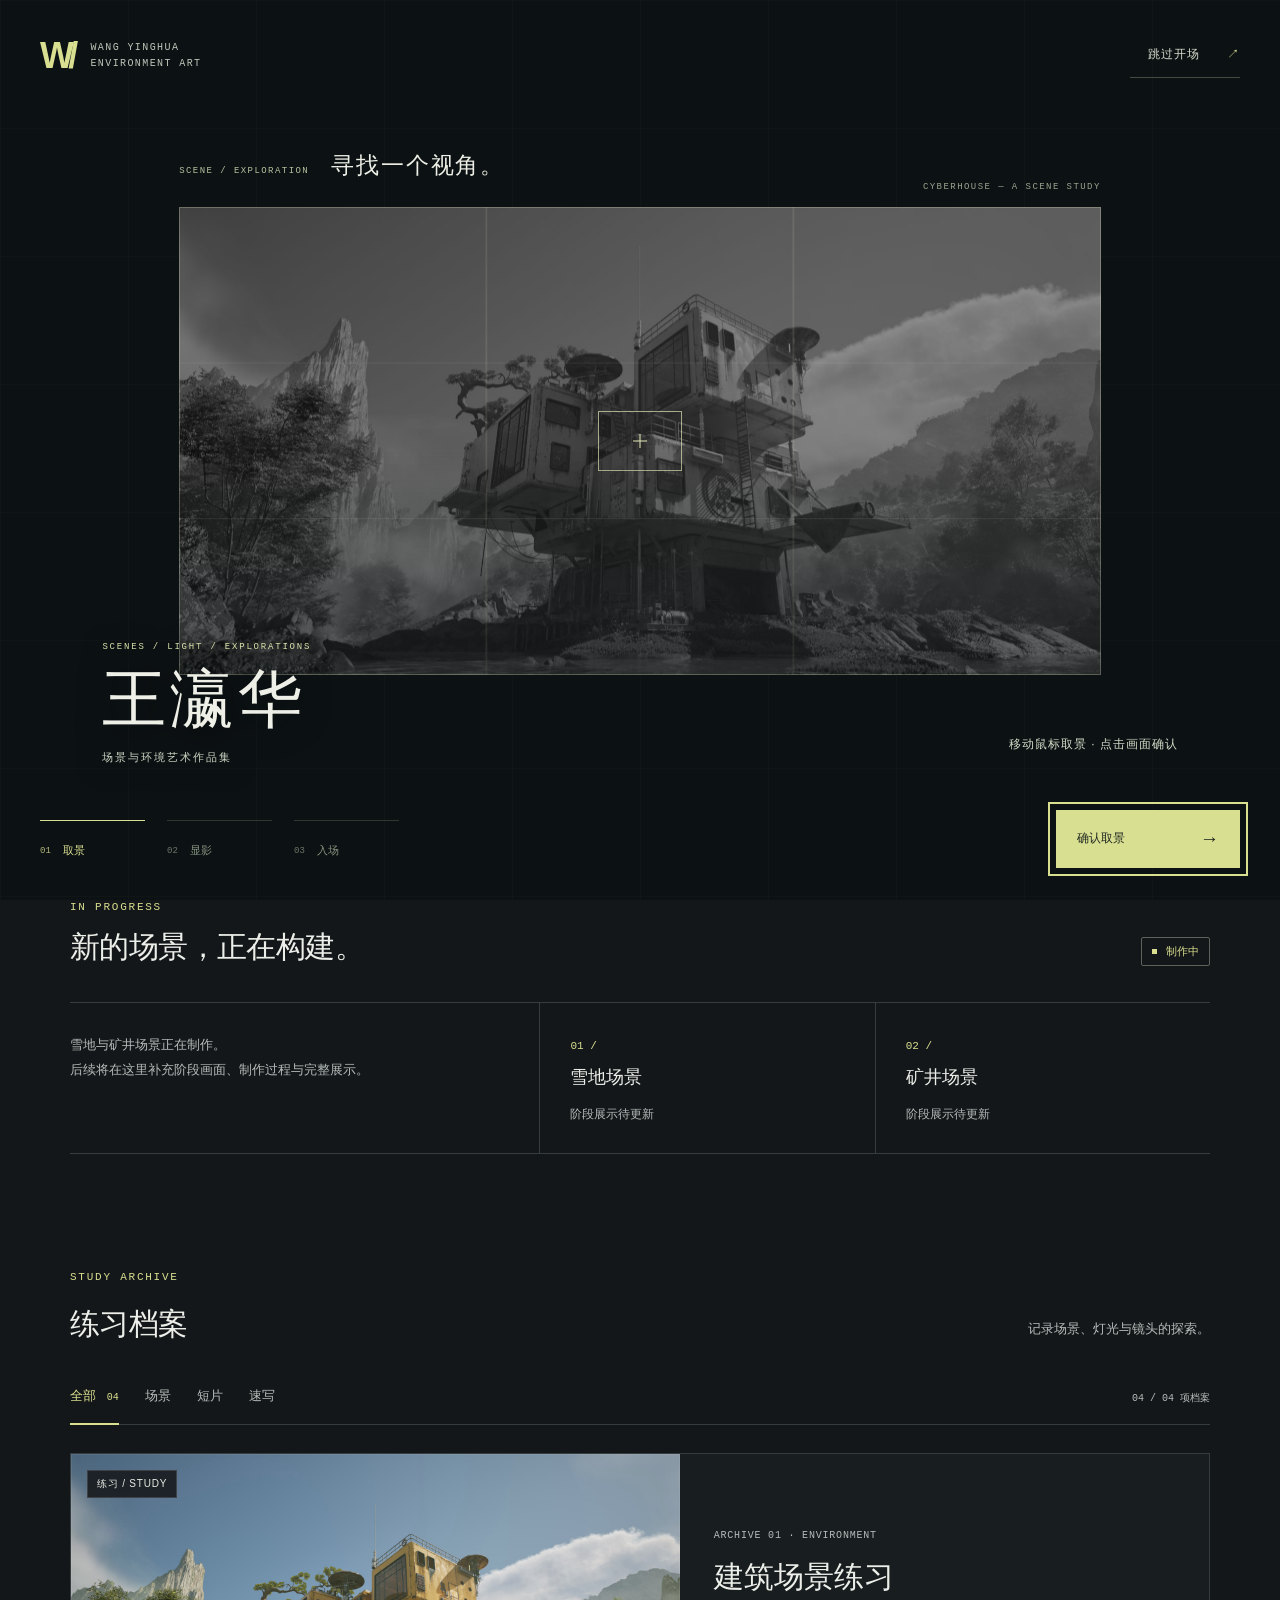
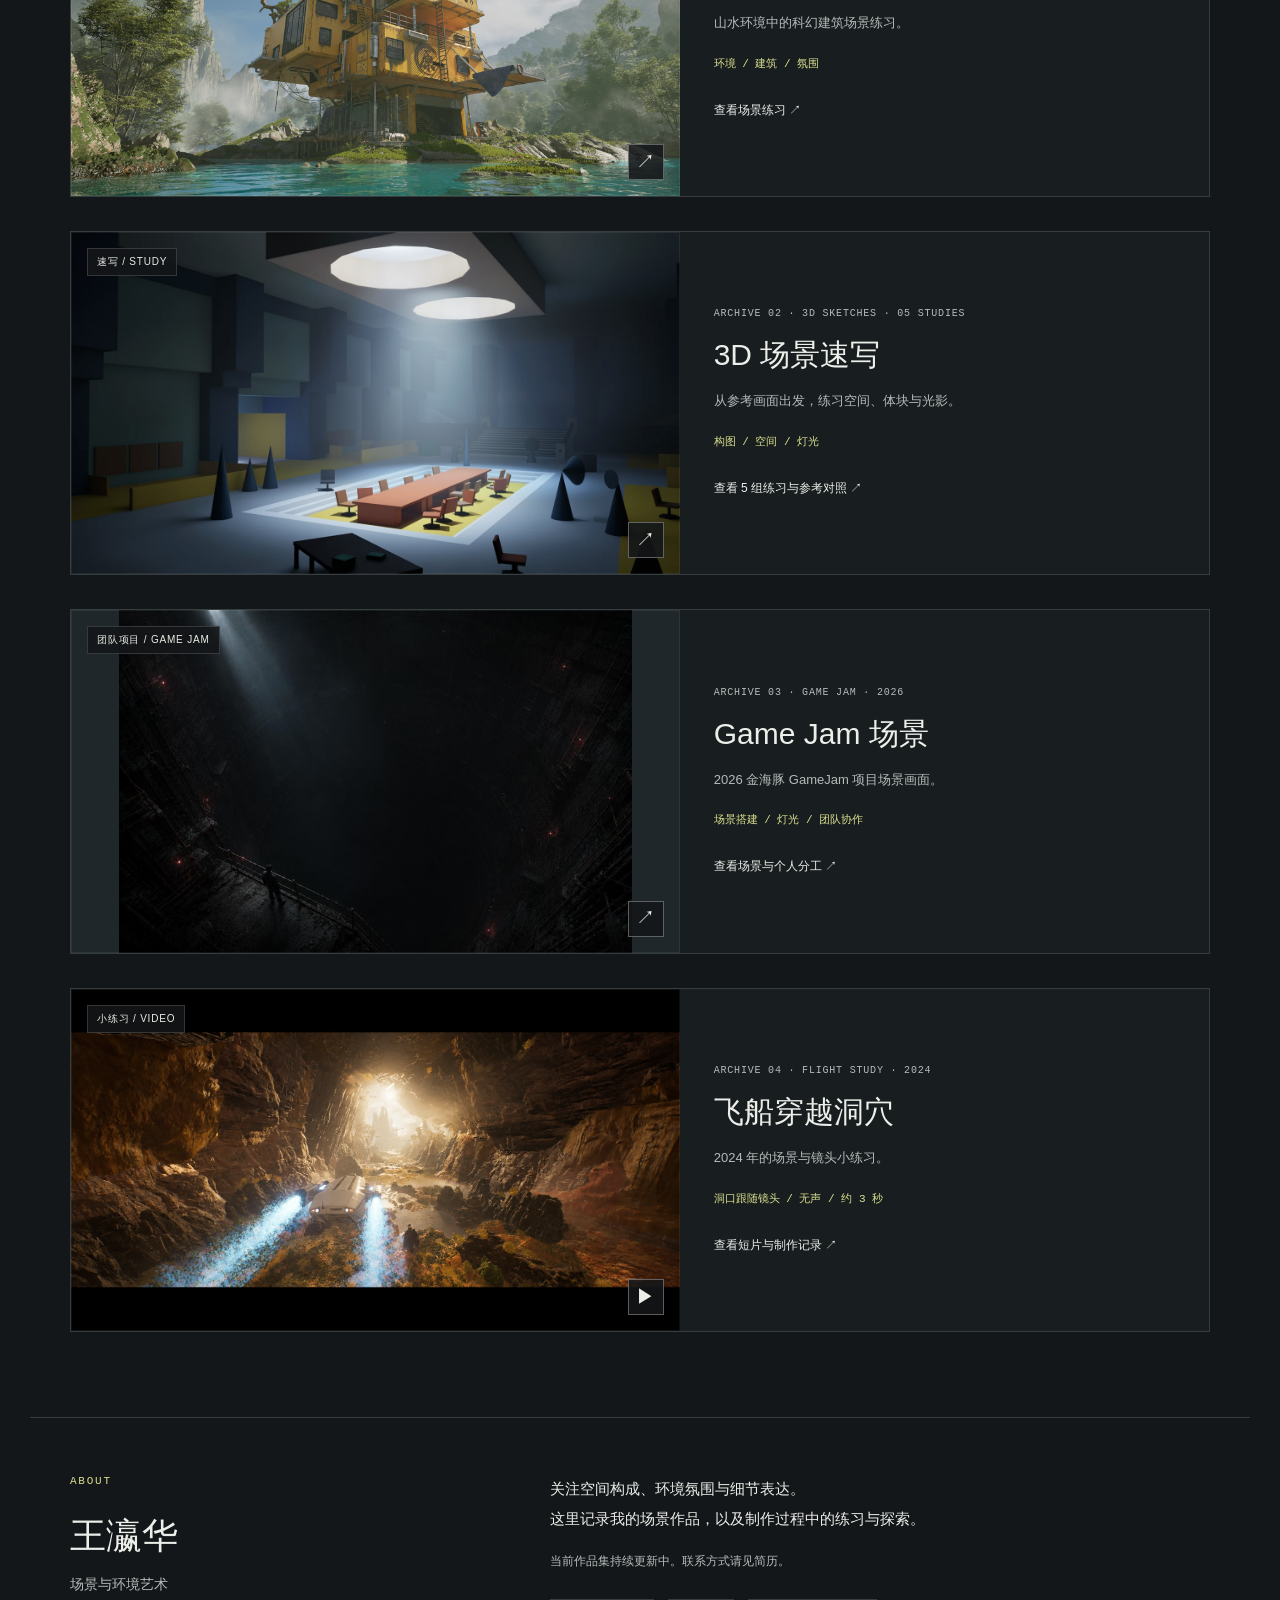
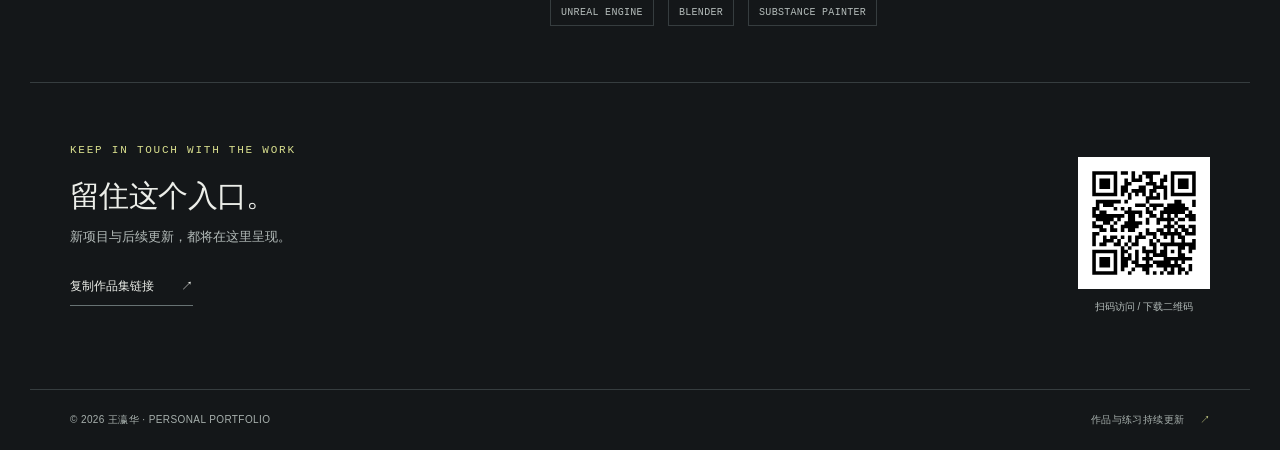
==== commit d4777497: "Make portfolio opening a three-step interactive scene" ====
--- a/index.html
+++ b/index.html
@@ -6,14 +6,14 @@
  <meta name="description" content="王瀛华的场景与环境艺术作品集。记录正在制作的雪地与矿井场景，以及建筑场景、Game Jam 团队项目、飞船短片和3D场景速写练习。">
  <meta name="theme-color" content="#141719"><link rel="canonical" href="https://lemonya1.github.io/">
  <meta property="og:title" content="王瀛华｜场景与环境艺术"><meta property="og:description" content="构建场景，记录探索。作品与练习持续更新。"><meta property="og:type" content="website"><meta property="og:url" content="https://lemonya1.github.io/"><meta property="og:image" content="https://lemonya1.github.io/assets/cyberhouse.jpg">
- <link rel="icon" href="assets/favicon.svg" type="image/svg+xml"><link rel="stylesheet" href="style.css?v=20261104b"><script src="site.js?v=20261104c" defer></script><link rel="stylesheet" href="opening.css?v=20261104"><script src="opening.js?v=20261104" defer></script>
+ <link rel="icon" href="assets/favicon.svg" type="image/svg+xml"><link rel="stylesheet" href="style.css?v=20261104b"><script src="site.js?v=20261104c" defer></script><link rel="stylesheet" href="opening.css?v=20261104b"><script src="opening.js?v=20261104b" defer></script>
 </head>
 <body>
  <a class="skip" href="#content">跳至内容</a>
  <header class="site-header"><a class="brand" href="./" aria-label="王瀛华作品集首页"><span class="brand-symbol" aria-hidden="true">W/</span><span>王瀛华 <small>ENVIRONMENT ART</small></span></a><nav aria-label="主导航"><a href="#current">制作中</a><a href="#studies">练习档案</a><a href="#about">关于</a></nav></header>
  <main id="content">
   <section class="hero" aria-label="场景与环境艺术作品集">
-   <button class="opening-replay" type="button" data-opening-replay data-enhanced aria-label="重播开场">重播开场 <span aria-hidden="true">↺</span></button>
+   <button class="opening-replay" type="button" data-opening-replay data-enhanced aria-label="重播开场">体验开场 <span aria-hidden="true">↺</span></button>
    <img class="hero-image" src="assets/cyberhouse.jpg" width="1920" height="1080" alt="黄色科幻建筑坐落在山水环境中，来自建筑场景练习" fetchpriority="high">
    <div class="hero-shade"></div>
    <div class="hero-content"><p class="eyebrow"><span class="line"></span> SCENES / EXPLORATIONS</p><h1>构建场景，<br>记录探索。</h1><p class="hero-description">王瀛华 · 场景与环境艺术<br><span>作品、练习，以及持续进行中的创作。</span></p><a class="primary-link" href="#studies">浏览练习档案 <span aria-hidden="true">↘</span></a></div>
@@ -36,12 +36,12 @@
  <footer class="site-footer content-width"><span>© 2026 王瀛华 · PERSONAL PORTFOLIO</span><span>作品与练习持续更新 <span aria-hidden="true">↗</span></span></footer>
  <dialog class="opening" aria-labelledby="opening-title" aria-describedby="opening-description">
   <div class="opening-grid" aria-hidden="true"></div>
-  <div class="opening-aperture" aria-hidden="true"><img class="opening-image" src="assets/cyberhouse.jpg" width="1920" height="1080" alt="" fetchpriority="high"></div>
-  <div class="opening-frame" aria-hidden="true"></div>
-  <div class="opening-top"><div class="opening-brand"><strong aria-hidden="true">W/</strong><span>WANG YINGHUA<br>ENVIRONMENT ART</span></div><span class="opening-edition">PERSONAL PORTFOLIO<br>2026 / OPENING</span></div>
-  <span class="opening-frame-note" aria-hidden="true">01 — A WORLD IN FRAME</span>
+  <button class="opening-scene" type="button" data-opening-scene aria-label="点击确认取景，进入显影"><img class="opening-image opening-mono" src="assets/cyberhouse.jpg" width="1920" height="1080" alt="" fetchpriority="high"><span class="opening-color" aria-hidden="true"><img class="opening-image" src="assets/cyberhouse.jpg" width="1920" height="1080" alt=""></span><span class="opening-thirds" aria-hidden="true"></span><span class="opening-target" aria-hidden="true"></span><span class="opening-divider" aria-hidden="true"></span></button>
+  <div class="opening-top"><div class="opening-brand"><strong aria-hidden="true">W/</strong><span>WANG YINGHUA<br>ENVIRONMENT ART</span></div><button class="opening-skip" type="button" data-opening-enter aria-label="跳过开场，进入作品集">跳过开场 <span aria-hidden="true">↗</span></button></div>
+  <div class="opening-guide"><span>SCENE / EXPLORATION</span><h3 data-opening-status aria-live="polite">寻找一个视角。</h3></div><span class="opening-frame-note" aria-hidden="true">CYBERHOUSE — A SCENE STUDY</span>
   <div class="opening-title-block"><p>SCENES / LIGHT / EXPLORATIONS</p><h2 id="opening-title">王瀛华</h2><p class="opening-role" id="opening-description">场景与环境艺术作品集</p></div>
-  <div class="opening-footer"><div class="opening-timeline" aria-hidden="true"><p><span>OPENING SEQUENCE</span><span>构建场景，记录探索。</span></p><div class="opening-track"><span></span></div></div><div class="opening-actions"><button type="button" data-opening-pause aria-pressed="false" aria-label="暂停或继续开场">暂停</button><button class="opening-enter" type="button" data-opening-enter aria-label="跳过开场，进入作品集">进入作品集 <span aria-hidden="true">↗</span></button></div></div>
+  <div class="opening-interaction"><div class="opening-scrub" hidden><label for="opening-reveal">SCENE REVEAL <span data-opening-percent aria-hidden="true">18%</span></label><input id="opening-reveal" data-opening-reveal type="range" min="0" max="100" value="18" aria-label="拖动滑杆，让场景显影"></div><p class="opening-hint" data-opening-hint>移动鼠标取景 · 点击画面确认</p></div>
+  <div class="opening-footer"><nav class="opening-steps" aria-label="开场步骤"><button type="button" data-opening-step="0" aria-current="step"><span>01</span> 取景</button><button type="button" data-opening-step="1"><span>02</span> 显影</button><button type="button" data-opening-step="2"><span>03</span> 入场</button></nav><button class="opening-next" type="button" data-opening-next>确认取景 <span aria-hidden="true">→</span></button></div>
  </dialog>
 </body>
 </html>
--- a/opening.css
+++ b/opening.css
@@ -1,26 +1,30 @@
-/* A short, optional title sequence; the portfolio remains the default document. */
-.opening{display:none;position:fixed;inset:0;margin:0;padding:0;width:100%;height:100dvh;max-width:none;max-height:none;border:0;background:#0c1113;color:#eef0e7;overflow:hidden;isolation:isolate}
-.opening[open]{display:block}.opening::backdrop{background:#0c1113}
-.opening-grid{position:absolute;inset:0;opacity:.32;background-image:linear-gradient(#aeb8a410 1px,transparent 1px),linear-gradient(90deg,#aeb8a410 1px,transparent 1px);background-size:10vw 10vw;pointer-events:none}
-.opening-grid:after{content:'';position:absolute;inset:10% 8%;border:1px solid #bdc4ab17}
-.opening-aperture{position:absolute;inset:0;clip-path:inset(24% 18%);overflow:hidden;pointer-events:none}
-.opening-image{width:100%;height:100%;object-fit:cover;object-position:55% 52%;transform:translate3d(var(--opening-x,0px),var(--opening-y,0px),0) scale(1.04);transition:transform .45s ease-out}
-.opening-aperture:after{content:'';position:absolute;inset:0;background:linear-gradient(0deg,#0d151b80,transparent 65%)}
-.opening-frame{position:absolute;inset:24% 18%;border:1px solid #e8edb77a;pointer-events:none}
-.opening-frame:before,.opening-frame:after{content:'+';position:absolute;color:#e1e6ac;font:22px/1 monospace}.opening-frame:before{top:-12px;left:-7px}.opening-frame:after{bottom:-10px;right:-7px}
-.opening-top{position:absolute;top:40px;left:40px;right:40px;display:flex;justify-content:space-between;align-items:center;gap:20px;font:11px/1.5 'Courier New',monospace;letter-spacing:.14em;color:#bec6ba}
-.opening-brand{display:flex;align-items:center;gap:18px}.opening-brand strong{font:600 36px/1 Arial,sans-serif;letter-spacing:-.16em;color:var(--accent)}.opening-edition{font-size:10px;text-align:right}
-.opening-title-block{position:absolute;left:10%;bottom:17%;pointer-events:none;text-shadow:0 2px 30px #09101190}
-.opening-title-block p{font:11px/1.4 'Courier New',monospace;letter-spacing:.2em;color:#e1e7af;margin-bottom:18px}
-.opening-title-block h2{font-size:clamp(58px,7.5vw,126px);line-height:1.12;font-weight:400;letter-spacing:.025em}
-.opening-title-block h2 span{display:inline-block}
-.opening-title-block .opening-role{font:13px/1.5 Arial,'Microsoft YaHei',sans-serif;letter-spacing:.2em;color:#d7dfd4;margin:18px 0 0}
-.opening-frame-note{position:absolute;right:18%;top:calc(24% - 30px);font:9px/1.4 'Courier New',monospace;letter-spacing:.13em;color:#b8c2b0}
-.opening-footer{position:absolute;bottom:34px;left:40px;right:40px;display:flex;align-items:flex-end;justify-content:space-between;gap:32px}
-.opening-timeline{width:min(320px,35vw)}.opening-timeline p{display:flex;justify-content:space-between;gap:18px;font:9px/1.5 'Courier New',monospace;letter-spacing:.12em;color:#b4bdae;margin-bottom:12px}.opening-track{height:2px;background:#c8d1b422;overflow:hidden}.opening-track span{display:block;height:100%;width:100%;background:var(--accent);transform-origin:left;transform:scaleX(0)}
-.opening-actions{display:flex;gap:10px}.opening-actions button{border:1px solid #9ba98b66;background:#10191ae6;color:#e4e9db;min-height:46px;padding:12px 18px;font-size:12px}.opening-actions button:hover{border-color:var(--accent);color:var(--accent)}.opening-actions .opening-enter{background:var(--accent);border-color:var(--accent);color:#202820;min-width:154px}.opening-enter span{margin-left:24px}.opening-actions .opening-enter:hover{background:#e6ebac;color:#202820}
+/* A visitor-controlled opening using the artist's existing scene. */
+.opening{--reveal:0%;--accent:#d9df91;display:none;position:fixed;inset:0;margin:0;padding:0;width:100%;height:100dvh;max-width:none;max-height:none;border:0;background:#0c1113;color:#eef0e7;overflow:hidden;isolation:isolate}
+.opening[open]{display:block}.opening::backdrop{background:#0c1113}.opening [hidden]{display:none!important}
+.opening button{font:inherit;cursor:pointer}.opening button:focus-visible,.opening input:focus-visible{outline:2px solid var(--accent);outline-offset:6px}
+.opening-grid{position:absolute;inset:0;opacity:.4;background-image:linear-gradient(#aeb8a412 1px,transparent 1px),linear-gradient(90deg,#aeb8a412 1px,transparent 1px);background-size:10vw 10vw;pointer-events:none}
+.opening-scene{position:absolute;inset:23% 14% 25%;border:0;padding:0;overflow:hidden;background:#182024;touch-action:none;cursor:crosshair!important;transition:inset 850ms cubic-bezier(.22,.8,.2,1);user-select:none}
+.opening-image{position:absolute;inset:0;width:100%;height:100%;object-fit:cover;object-position:55% 54%;transform:translate3d(var(--opening-x,0px),var(--opening-y,0px),0) scale(1.05);transition:transform .4s ease-out;pointer-events:none}
+.opening-mono{filter:grayscale(1) brightness(.62)}.opening-color{position:absolute;inset:0;pointer-events:none;clip-path:inset(0 calc(100% - var(--reveal)) 0 0)}
+.opening-scene:after{content:'';position:absolute;inset:0;pointer-events:none;background:linear-gradient(0deg,#0c11135e,transparent 48%);box-shadow:inset 0 0 0 1px #e0e8c04a}
+.opening-thirds{position:absolute;inset:0;pointer-events:none;background:linear-gradient(90deg,transparent 33.2%,#e5edc927 33.3%,transparent 33.5%,transparent 66.5%,#e5edc927 66.6%,transparent 66.8%),linear-gradient(transparent 33.2%,#e5edc927 33.3%,transparent 33.5%,transparent 66.5%,#e5edc927 66.6%,transparent 66.8%);transition:opacity .5s}
+.opening-target{position:absolute;left:var(--target-x,50%);top:var(--target-y,50%);width:84px;height:60px;transform:translate(-50%,-50%);border:1px solid #e5ebbaab;transition:opacity .3s;pointer-events:none}
+.opening-target:before,.opening-target:after{content:'';position:absolute;left:50%;top:50%;background:#e5ebba}.opening-target:before{width:14px;height:1px;transform:translate(-50%,-50%)}.opening-target:after{height:14px;width:1px;transform:translate(-50%,-50%)}
+.opening-divider{position:absolute;top:0;bottom:0;left:var(--reveal);width:1px;background:#eff0c7;opacity:0;pointer-events:none}.opening-divider:after{content:'↔';position:absolute;top:50%;left:0;transform:translate(-50%,-50%);display:grid;place-items:center;width:48px;height:48px;border:1px solid #e6ebba;border-radius:50%;background:#0c1113b3;color:#edf0d7;font-size:23px}
+.opening-top{position:absolute;z-index:2;top:34px;left:40px;right:40px;display:flex;justify-content:space-between;align-items:center;gap:20px;font:10px/1.6 'Courier New',monospace;letter-spacing:.14em;color:#bec6ba}
+.opening-brand{display:flex;align-items:center;gap:18px}.opening-brand strong{font:600 36px/1 Arial,sans-serif;letter-spacing:-.16em;color:var(--accent)}
+.opening-skip{min-height:44px;padding:9px 0 9px 18px;color:#d6ddce;background:none;border:0;border-bottom:1px solid #b6c09e55;font-size:12px!important;letter-spacing:.06em}.opening-skip span{margin-left:20px;color:var(--accent)}.opening-skip:hover{color:var(--accent);border-color:var(--accent)}
+.opening-guide{position:absolute;left:14%;top:calc(23% - 60px);display:flex;align-items:baseline;gap:22px;pointer-events:none;transition:opacity .5s,transform .5s}.opening-guide>span{font:9px 'Courier New',monospace;letter-spacing:.16em;color:#b6c29f}.opening-guide h3{font-size:23px;letter-spacing:.08em;font-weight:400}
+.opening-frame-note{position:absolute;right:14%;top:calc(23% - 25px);font:9px 'Courier New',monospace;letter-spacing:.16em;color:#98a58f;pointer-events:none}
+.opening-title-block{position:absolute;left:8%;bottom:15%;pointer-events:none;text-shadow:0 2px 30px #091011b0;transition:bottom .8s,left .8s}
+.opening-title-block>p:first-child{font:9px/1.4 'Courier New',monospace;letter-spacing:.2em;color:#dbe4ac;margin-bottom:12px}.opening-title-block h2{font-size:clamp(44px,5vw,88px);line-height:1.08;font-weight:400;letter-spacing:.06em;transition:font-size .8s}.opening-title-block .opening-role{font:11px/1.5 Arial,'Microsoft YaHei',sans-serif;letter-spacing:.18em;color:#cbd6c5;margin-top:14px}
+.opening-interaction{position:absolute;right:8%;bottom:16%;width:min(380px,35vw);text-align:right}.opening-hint{font-size:12px;color:#d4ddc9;letter-spacing:.08em;line-height:1.8}.opening-scrub{margin-bottom:12px}.opening-scrub label{display:flex;justify-content:space-between;color:#dce6bf;font:10px/1.5 'Courier New',monospace;letter-spacing:.1em}.opening-scrub input{display:block;width:100%;height:32px;margin:4px 0 0;accent-color:var(--accent);cursor:ew-resize;touch-action:pan-y}
+.opening-footer{position:absolute;z-index:2;bottom:32px;left:40px;right:40px;display:flex;align-items:flex-end;justify-content:space-between;gap:28px}.opening-steps{display:flex;gap:22px}.opening-steps button{display:flex;gap:12px;align-items:center;border:0;border-top:1px solid #b7c79838;min-width:105px;min-height:48px;padding:12px 0 0;color:#85917e;background:transparent;font-size:11px}.opening-steps button span{font:9px 'Courier New',monospace;opacity:.8}.opening-steps button[aria-current=step]{border-color:var(--accent);color:var(--accent)}.opening-steps button[data-complete=true]{color:#c1cdb7}.opening-steps button:hover{color:#eff4e5}
+.opening-next{display:flex;align-items:center;justify-content:space-between;gap:32px;min-width:184px;min-height:48px;padding:13px 20px;border:1px solid var(--accent);background:var(--accent);color:#202820;font-size:12px!important}.opening-next:hover{background:#e9edb8;border-color:#e9edb8}.opening-next span{font-size:19px}
+.opening[data-stage="1"] .opening-scene{inset:23% 10% 25%;cursor:ew-resize!important}.opening[data-stage="1"] .opening-divider{opacity:1}.opening[data-stage="1"] .opening-target,.opening[data-stage="1"] .opening-thirds{opacity:0}
+.opening[data-stage="2"] .opening-scene,.opening.is-leaving .opening-scene{inset:0;cursor:default!important}.opening[data-stage="2"] .opening-scene:after{background:linear-gradient(0deg,#0c1113de,transparent 72%),linear-gradient(90deg,#0c111347,transparent)}.opening[data-stage="2"] .opening-title-block{bottom:24%;left:8%}.opening[data-stage="2"] .opening-title-block h2{font-size:clamp(64px,8vw,138px)}.opening[data-stage="2"] .opening-guide,.opening[data-stage="2"] .opening-frame-note,.opening[data-stage="2"] .opening-thirds,.opening[data-stage="2"] .opening-target{opacity:0}.opening[data-stage="2"] .opening-interaction{bottom:19%}
 .opening-replay{position:absolute;top:22px;right:40px;z-index:2;align-items:center;gap:12px;min-height:44px;padding:8px 12px;border:1px solid #e8eee32b;background:#10171982;color:#dce4d6;font-size:11px;backdrop-filter:blur(8px)}.opening-replay:hover{color:var(--accent);border-color:#d9df8e99}.opening-replay span{font-size:17px}
-@media(max-width:800px){.opening-top{top:26px;left:24px;right:24px}.opening-footer{left:24px;right:24px;bottom:26px;gap:20px}.opening-title-block{left:8%;bottom:24%}.opening-frame-note{right:12%}.opening-replay{right:24px;top:18px}}
-@media(max-width:540px){.opening-top{top:24px}.opening-brand{gap:12px}.opening-brand strong{font-size:30px}.opening-brand>span{font-size:9px;letter-spacing:.08em}.opening-edition{max-width:86px;font-size:8px}.opening-title-block{left:8%;bottom:28%}.opening-title-block h2{font-size:clamp(54px,14vw,76px)}.opening-title-block p{font-size:9px;margin-bottom:14px;letter-spacing:.16em}.opening-title-block .opening-role{font-size:11px;letter-spacing:.14em}.opening-footer{flex-direction:column;align-items:stretch;gap:22px;bottom:24px}.opening-timeline{width:100%}.opening-actions{justify-content:flex-end}.opening-actions button{padding-inline:16px}.opening-frame-note{font-size:8px;right:8%;top:calc(24% - 24px)}.opening-replay{top:12px;right:24px;padding-inline:10px}.opening-grid{background-size:20vw 20vw}}
-@media(max-height:540px) and (min-width:541px){.opening-top{top:18px}.opening-footer{bottom:18px}.opening-title-block{bottom:25%;left:10%}.opening-title-block h2{font-size:60px}.opening-title-block p{margin-bottom:10px}.opening-title-block .opening-role{margin-top:10px}}
-@media(prefers-reduced-motion:reduce){.opening-image{transition:none;transform:none}}
+@media(max-width:800px){.opening-top{top:22px;left:24px;right:24px}.opening-footer{left:24px;right:24px;bottom:24px}.opening-replay{right:24px;top:18px}.opening-steps{gap:14px}.opening-steps button{min-width:72px}.opening-guide{left:8%}.opening-title-block{left:8%}.opening-next{min-width:158px}}
+@media(max-width:540px){.opening-top{top:20px}.opening-brand{gap:12px}.opening-brand strong{font-size:30px}.opening-brand>span{font-size:8px;letter-spacing:.07em}.opening-skip{font-size:11px!important}.opening-skip span{margin-left:8px}.opening-scene{inset:25% 8% 36%}.opening[data-stage="1"] .opening-scene{inset:25% 5% 36%}.opening-guide{top:calc(25% - 65px);left:8%;display:block}.opening-guide h3{font-size:19px;margin-top:10px}.opening-frame-note{display:none}.opening-title-block{bottom:26%;left:8%}.opening-title-block>p:first-child{display:none}.opening-title-block h2{font-size:42px}.opening-title-block .opening-role{font-size:10px;margin-top:10px}.opening-interaction{left:8%;right:8%;bottom:16.5%;width:auto;text-align:left}.opening-hint{font-size:10px;letter-spacing:.025em}.opening-scrub{margin-bottom:0}.opening-scrub label{font-size:8px}.opening-scrub input{height:24px;margin-top:2px}.opening-steps{gap:12px}.opening-steps button{min-width:42px;display:block;text-align:left;padding-top:10px;font-size:10px;line-height:1.7}.opening-steps button span{display:block;font-size:8px}.opening-footer{bottom:24px;gap:14px}.opening-next{min-width:140px;gap:18px;padding:12px 14px;font-size:11px!important}.opening[data-stage="2"] .opening-title-block{bottom:30%}.opening[data-stage="2"] .opening-title-block h2{font-size:64px}.opening[data-stage="2"] .opening-interaction{bottom:20%}.opening-replay{top:12px;right:24px;padding-inline:10px}.opening-grid{background-size:20vw 20vw}}
+@media(max-height:540px) and (min-width:541px){.opening-top{top:12px}.opening-brand strong{font-size:25px}.opening-top .opening-brand>span{font-size:8px}.opening-guide{top:20%;left:8%}.opening-guide h3{font-size:16px}.opening-scene{inset:32% 26% 20%}.opening[data-stage="1"] .opening-scene{inset:32% 22% 20%}.opening-frame-note{display:none}.opening-title-block{bottom:24%;left:6%}.opening-title-block h2{font-size:38px}.opening-title-block>p:first-child{display:none}.opening-interaction{bottom:24%;right:6%;width:26vw}.opening-hint{font-size:10px}.opening-footer{bottom:12px}.opening-next{min-height:42px}.opening[data-stage="2"] .opening-title-block h2{font-size:60px}}
+@media(prefers-reduced-motion:reduce){.opening *{transition:none!important}.opening-image{transform:none}}
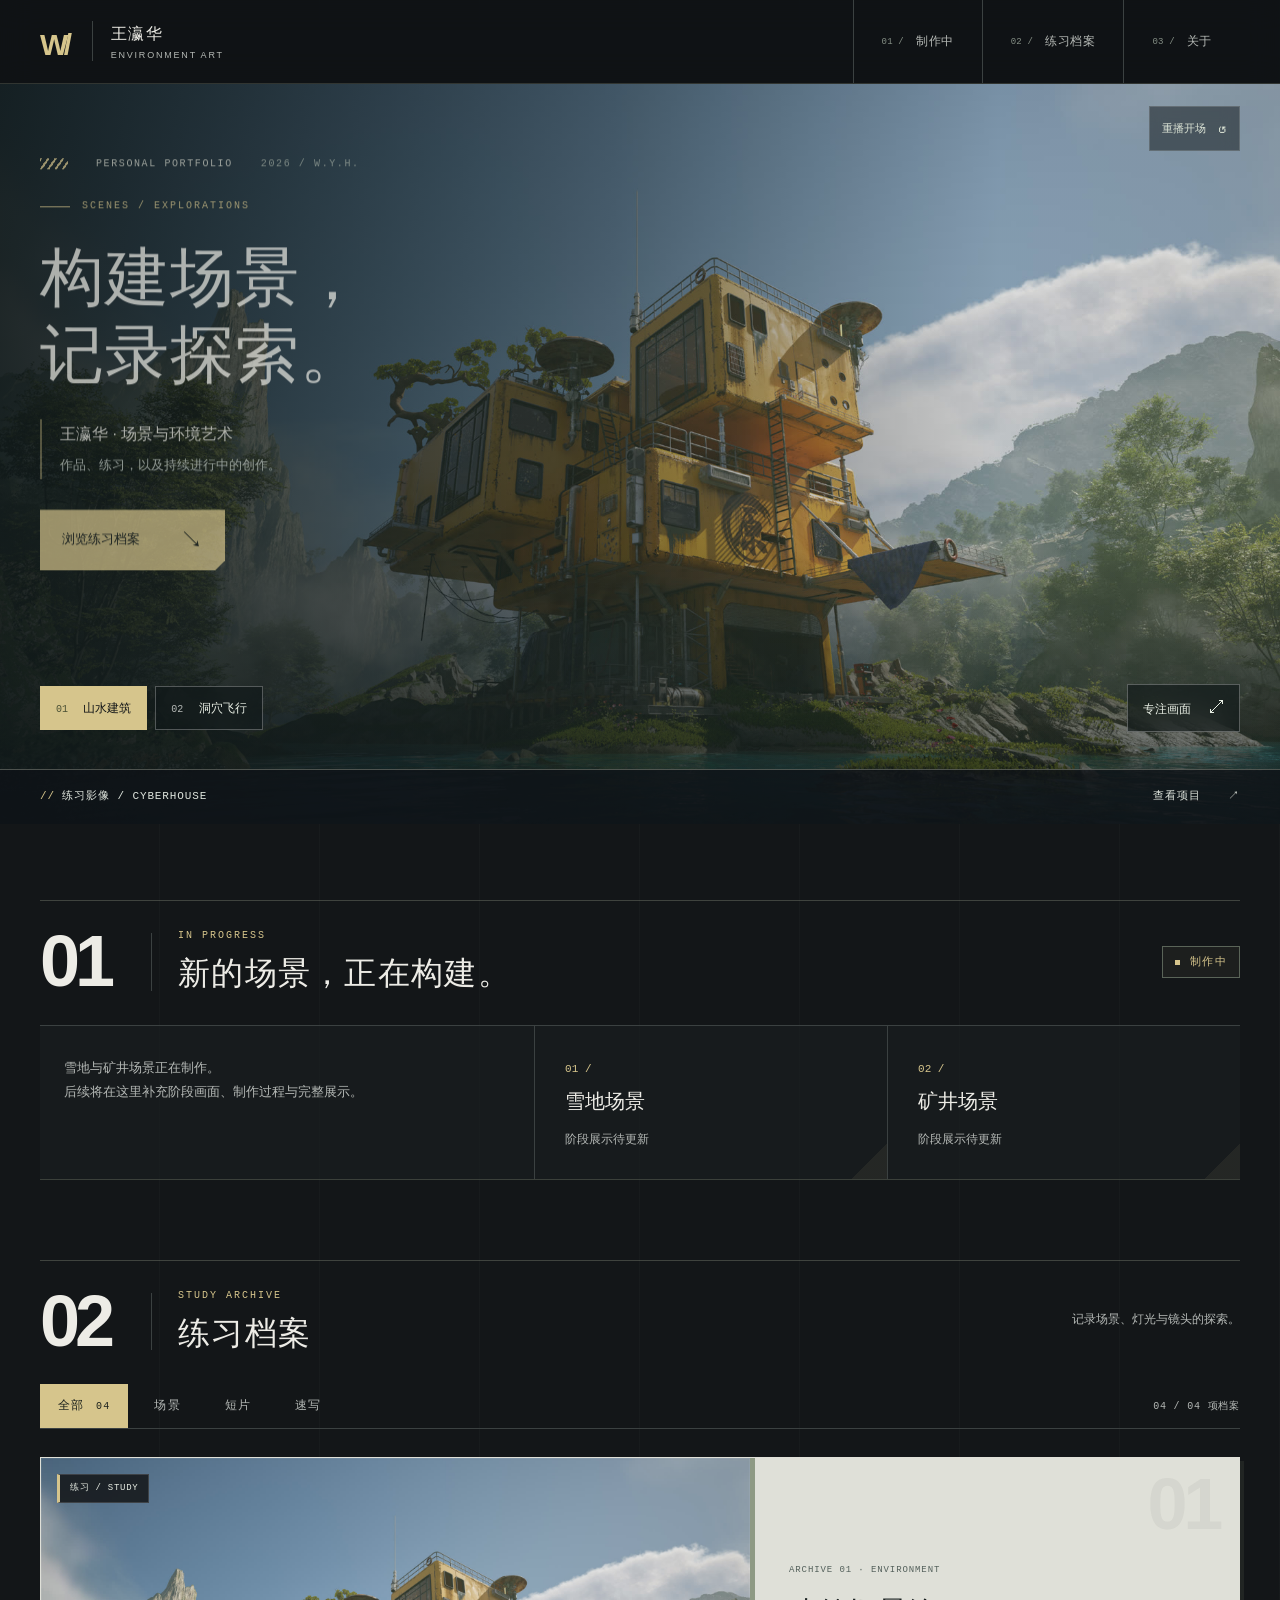
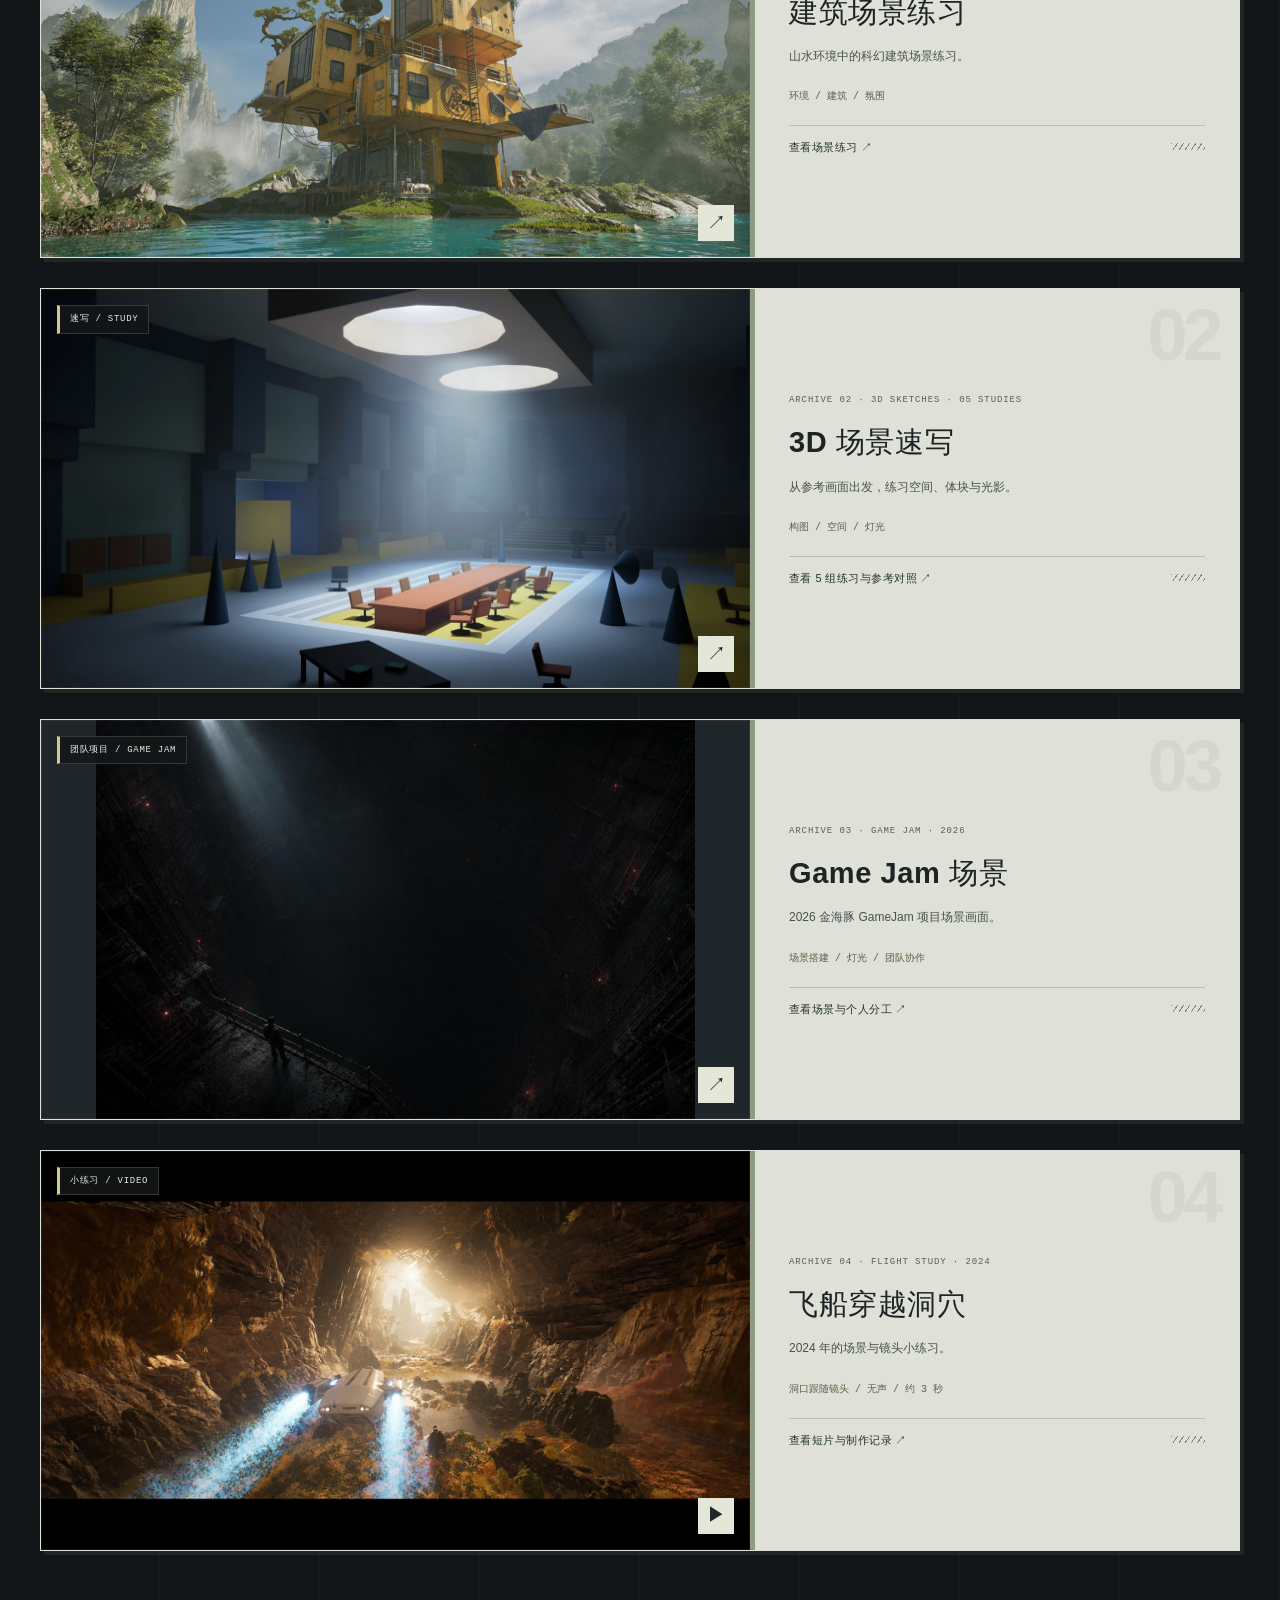
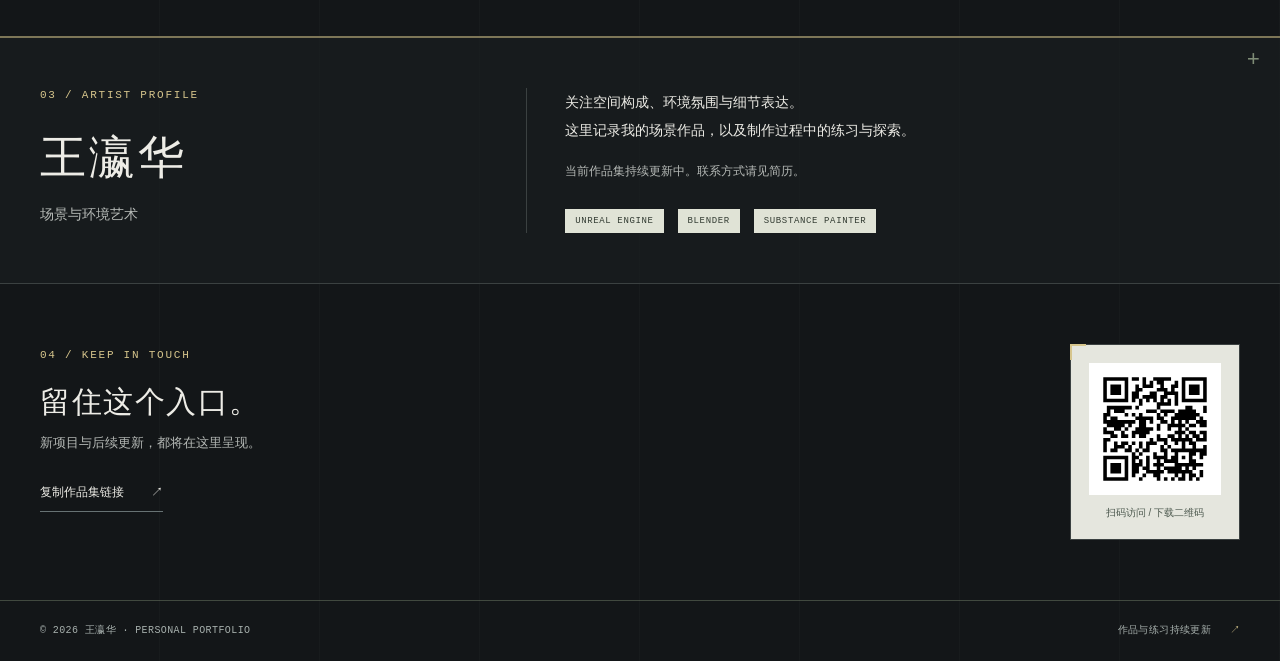
==== commit e53a2844: "Restore cinematic opening and refine archive layout" ====
--- a/index.html
+++ b/index.html
@@ -1,47 +1,47 @@
-<!doctype html>
-<html lang="zh-CN">
-<head>
- <meta charset="utf-8"><meta name="viewport" content="width=device-width,initial-scale=1">
- <title>王瀛华｜场景与环境艺术作品集</title>
- <meta name="description" content="王瀛华的场景与环境艺术作品集。记录正在制作的雪地与矿井场景，以及建筑场景、Game Jam 团队项目、飞船短片和3D场景速写练习。">
- <meta name="theme-color" content="#141719"><link rel="canonical" href="https://lemonya1.github.io/">
- <meta property="og:title" content="王瀛华｜场景与环境艺术"><meta property="og:description" content="构建场景，记录探索。作品与练习持续更新。"><meta property="og:type" content="website"><meta property="og:url" content="https://lemonya1.github.io/"><meta property="og:image" content="https://lemonya1.github.io/assets/cyberhouse.jpg">
- <link rel="icon" href="assets/favicon.svg" type="image/svg+xml"><link rel="stylesheet" href="style.css?v=20261104b"><script src="site.js?v=20261104c" defer></script><link rel="stylesheet" href="opening.css?v=20261104b"><script src="opening.js?v=20261104b" defer></script>
-</head>
-<body>
- <a class="skip" href="#content">跳至内容</a>
- <header class="site-header"><a class="brand" href="./" aria-label="王瀛华作品集首页"><span class="brand-symbol" aria-hidden="true">W/</span><span>王瀛华 <small>ENVIRONMENT ART</small></span></a><nav aria-label="主导航"><a href="#current">制作中</a><a href="#studies">练习档案</a><a href="#about">关于</a></nav></header>
- <main id="content">
-  <section class="hero" aria-label="场景与环境艺术作品集">
-   <button class="opening-replay" type="button" data-opening-replay data-enhanced aria-label="重播开场">体验开场 <span aria-hidden="true">↺</span></button>
-   <img class="hero-image" src="assets/cyberhouse.jpg" width="1920" height="1080" alt="黄色科幻建筑坐落在山水环境中，来自建筑场景练习" fetchpriority="high">
-   <div class="hero-shade"></div>
-   <div class="hero-content"><p class="eyebrow"><span class="line"></span> SCENES / EXPLORATIONS</p><h1>构建场景，<br>记录探索。</h1><p class="hero-description">王瀛华 · 场景与环境艺术<br><span>作品、练习，以及持续进行中的创作。</span></p><a class="primary-link" href="#studies">浏览练习档案 <span aria-hidden="true">↘</span></a></div>
-   <div class="hero-tools content-width" data-enhanced><div class="scene-switcher" role="group" aria-label="选择首页场景"><button type="button" data-scene="house" aria-pressed="true"><span>01</span> 山水建筑</button><button type="button" data-scene="flight" aria-pressed="false"><span>02</span> 洞穴飞行</button></div><button class="focus-toggle" type="button" aria-pressed="false" data-focus-scene>专注画面 <span aria-hidden="true">⤢</span></button></div>
-   <div class="hero-caption"><span data-scene-caption aria-live="polite">练习影像 / CYBERHOUSE</span><a data-scene-link href="study-cyberhouse.html">查看项目 <span aria-hidden="true">↗</span></a></div>
-  </section>
-  <section class="current content-width" id="current" aria-labelledby="current-title"><div class="section-heading"><div><p class="eyebrow">IN PROGRESS</p><h2 id="current-title">新的场景，正在构建。</h2></div><span class="status"><span aria-hidden="true"></span> 制作中</span></div><div class="current-row"><div class="current-intro"><p>雪地与矿井场景正在制作。<br>后续将在这里补充阶段画面、制作过程与完整展示。</p></div><div class="current-item"><span class="project-index">01 /</span><h3>雪地场景</h3><span class="muted">阶段展示待更新</span></div><div class="current-item"><span class="project-index">02 /</span><h3>矿井场景</h3><span class="muted">阶段展示待更新</span></div></div></section>
-  <section class="archive content-width" id="studies" aria-labelledby="studies-title"><div class="section-heading"><div><p class="eyebrow">STUDY ARCHIVE</p><h2 id="studies-title">练习档案</h2></div><p class="section-note">记录场景、灯光与镜头的探索。</p></div>
-   <div class="archive-toolbar" data-enhanced><div class="archive-filters" role="group" aria-label="筛选练习类型"><button type="button" data-filter="all" aria-pressed="true">全部 <span>04</span></button><button type="button" data-filter="environment" aria-pressed="false">场景</button><button type="button" data-filter="film" aria-pressed="false">短片</button><button type="button" data-filter="sketch" aria-pressed="false">速写</button></div><span class="archive-count" role="status" aria-live="polite">04 / 04 项档案</span></div>
-   <div class="work-grid">
-    <a class="work-card archive-row" data-category="environment" href="study-cyberhouse.html"><div class="work-image"><img src="assets/cyberhouse.jpg" alt="山水中的黄色科幻建筑场景练习" width="1920" height="1080" loading="lazy"><span class="image-tag">练习 / STUDY</span><span class="image-arrow" aria-hidden="true">↗</span></div><div class="collection-copy"><p class="work-kicker">ARCHIVE 01 · ENVIRONMENT</p><h3>建筑场景练习</h3><p>山水环境中的科幻建筑场景练习。</p><span class="collection-tags">环境 / 建筑 / 氛围</span><span class="collection-cta">查看场景练习 ↗</span></div></a>
-    <a class="work-card archive-row" data-category="sketch" href="study-sketches.html"><div class="work-image sketch-cover"><img src="assets/sketch-control.webp" alt="会议厅的3D体块与灯光速写，展示本人练习部分" width="1440" height="1620" loading="lazy"><span class="image-tag">速写 / STUDY</span><span class="image-arrow" aria-hidden="true">↗</span></div><div class="collection-copy"><p class="work-kicker">ARCHIVE 02 · 3D SKETCHES · 05 STUDIES</p><h3>3D 场景速写</h3><p>从参考画面出发，练习空间、体块与光影。</p><span class="collection-tags">构图 / 空间 / 灯光</span><span class="collection-cta">查看 5 组练习与参考对照 ↗</span></div></a>
-    <a class="work-card archive-row" data-category="environment" href="study-gamejam.html"><div class="work-image"><img src="assets/gamejam-scene.jpg" alt="Game Jam 暗色竖井场景，人物站在环形栈道上，顶部光束照进深井" width="1536" height="1024" loading="lazy" style="object-fit:contain"><span class="image-tag">团队项目 / GAME JAM</span><span class="image-arrow" aria-hidden="true">↗</span></div><div class="collection-copy"><p class="work-kicker">ARCHIVE 03 · GAME JAM · 2026</p><h3>Game Jam 场景</h3><p>2026 金海豚 GameJam 项目场景画面。</p><span class="collection-tags">场景搭建 / 灯光 / 团队协作</span><span class="collection-cta">查看场景与个人分工 ↗</span></div></a>
-    <a class="work-card archive-row" data-category="film" data-preview-video="assets/flight-follow-silent.mp4" href="study-flight.html"><div class="work-image"><img src="assets/flight.jpg" alt="飞船拖着蓝色尾焰穿行在岩石洞穴中" width="1672" height="940" loading="lazy"><span class="image-tag">小练习 / VIDEO</span><span class="image-arrow" aria-hidden="true">▶</span></div><div class="collection-copy"><p class="work-kicker">ARCHIVE 04 · FLIGHT STUDY · 2024</p><h3>飞船穿越洞穴</h3><p>2024 年的场景与镜头小练习。</p><span class="collection-tags">洞口跟随镜头 / 无声 / 约 3 秒</span><span class="collection-cta">查看短片与制作记录 ↗</span></div></a>
-   </div>
-  </section>
-  <section class="about content-width" id="about" aria-labelledby="about-title"><div><p class="eyebrow">ABOUT</p><h2 id="about-title">王瀛华</h2><p class="about-role">场景与环境艺术</p></div><div class="about-copy"><p>关注空间构成、环境氛围与细节表达。<br>这里记录我的场景作品，以及制作过程中的练习与探索。</p><p class="muted">当前作品集持续更新中。联系方式请见简历。</p><div class="tools"><span>UNREAL ENGINE</span><span>BLENDER</span><span>SUBSTANCE PAINTER</span></div></div></section>
-  <section class="share content-width" aria-label="分享作品集"><div><p class="eyebrow">KEEP IN TOUCH WITH THE WORK</p><h2>留住这个入口。</h2><p>新项目与后续更新，都将在这里呈现。</p><button class="text-button" type="button" data-copy-url>复制作品集链接 <span aria-hidden="true">↗</span></button><p class="copy-status" role="status" aria-live="polite"></p></div><a class="qr-link" href="assets/portfolio-qr.png" download="王瀛华作品集二维码.png" aria-label="下载作品集二维码"><img src="assets/portfolio-qr.svg" width="132" height="132" alt="王瀛华作品集首页二维码" loading="lazy"><span>扫码访问 / 下载二维码</span></a></section>
- </main>
- <footer class="site-footer content-width"><span>© 2026 王瀛华 · PERSONAL PORTFOLIO</span><span>作品与练习持续更新 <span aria-hidden="true">↗</span></span></footer>
- <dialog class="opening" aria-labelledby="opening-title" aria-describedby="opening-description">
-  <div class="opening-grid" aria-hidden="true"></div>
-  <button class="opening-scene" type="button" data-opening-scene aria-label="点击确认取景，进入显影"><img class="opening-image opening-mono" src="assets/cyberhouse.jpg" width="1920" height="1080" alt="" fetchpriority="high"><span class="opening-color" aria-hidden="true"><img class="opening-image" src="assets/cyberhouse.jpg" width="1920" height="1080" alt=""></span><span class="opening-thirds" aria-hidden="true"></span><span class="opening-target" aria-hidden="true"></span><span class="opening-divider" aria-hidden="true"></span></button>
-  <div class="opening-top"><div class="opening-brand"><strong aria-hidden="true">W/</strong><span>WANG YINGHUA<br>ENVIRONMENT ART</span></div><button class="opening-skip" type="button" data-opening-enter aria-label="跳过开场，进入作品集">跳过开场 <span aria-hidden="true">↗</span></button></div>
-  <div class="opening-guide"><span>SCENE / EXPLORATION</span><h3 data-opening-status aria-live="polite">寻找一个视角。</h3></div><span class="opening-frame-note" aria-hidden="true">CYBERHOUSE — A SCENE STUDY</span>
-  <div class="opening-title-block"><p>SCENES / LIGHT / EXPLORATIONS</p><h2 id="opening-title">王瀛华</h2><p class="opening-role" id="opening-description">场景与环境艺术作品集</p></div>
-  <div class="opening-interaction"><div class="opening-scrub" hidden><label for="opening-reveal">SCENE REVEAL <span data-opening-percent aria-hidden="true">18%</span></label><input id="opening-reveal" data-opening-reveal type="range" min="0" max="100" value="18" aria-label="拖动滑杆，让场景显影"></div><p class="opening-hint" data-opening-hint>移动鼠标取景 · 点击画面确认</p></div>
-  <div class="opening-footer"><nav class="opening-steps" aria-label="开场步骤"><button type="button" data-opening-step="0" aria-current="step"><span>01</span> 取景</button><button type="button" data-opening-step="1"><span>02</span> 显影</button><button type="button" data-opening-step="2"><span>03</span> 入场</button></nav><button class="opening-next" type="button" data-opening-next>确认取景 <span aria-hidden="true">→</span></button></div>
- </dialog>
-</body>
-</html>
+<!doctype html>
+<html lang="zh-CN">
+<head>
+ <meta charset="utf-8"><meta name="viewport" content="width=device-width,initial-scale=1">
+ <title>王瀛华｜场景与环境艺术作品集</title>
+ <meta name="description" content="王瀛华的场景与环境艺术作品集。记录正在制作的雪地与矿井场景，以及建筑场景、Game Jam 团队项目、飞船短片和3D场景速写练习。">
+ <meta name="theme-color" content="#141719"><link rel="canonical" href="https://lemonya1.github.io/">
+ <meta property="og:title" content="王瀛华｜场景与环境艺术"><meta property="og:description" content="构建场景，记录探索。作品与练习持续更新。"><meta property="og:type" content="website"><meta property="og:url" content="https://lemonya1.github.io/"><meta property="og:image" content="https://lemonya1.github.io/assets/cyberhouse.jpg">
+ <link rel="icon" href="assets/favicon.svg" type="image/svg+xml"><link rel="stylesheet" href="style.css?v=20261104d"><script src="site.js?v=20261104c" defer></script><link rel="stylesheet" href="opening.css?v=20261104c"><script src="opening.js?v=20261104c" defer></script>
+</head>
+<body>
+ <a class="skip" href="#content">跳至内容</a>
+ <header class="site-header"><a class="brand" href="./" aria-label="王瀛华作品集首页"><span class="brand-symbol" aria-hidden="true">W/</span><span>王瀛华 <small>ENVIRONMENT ART</small></span></a><nav aria-label="主导航"><a href="#current"><span class="nav-index" aria-hidden="true">01 /</span>制作中</a><a href="#studies"><span class="nav-index" aria-hidden="true">02 /</span>练习档案</a><a href="#about"><span class="nav-index" aria-hidden="true">03 /</span>关于</a></nav></header>
+ <main id="content">
+  <section class="hero" aria-label="场景与环境艺术作品集">
+   <button class="opening-replay" type="button" data-opening-replay data-enhanced aria-label="重播开场">重播开场 <span aria-hidden="true">↺</span></button>
+   <img class="hero-image" src="assets/cyberhouse.jpg" width="1920" height="1080" alt="黄色科幻建筑坐落在山水环境中，来自建筑场景练习" fetchpriority="high">
+   <div class="hero-shade"></div>
+   <div class="hero-content"><p class="hero-edition">PERSONAL PORTFOLIO <span>2026 / W.Y.H.</span></p><p class="eyebrow"><span class="line"></span> SCENES / EXPLORATIONS</p><h1>构建场景，<br>记录探索。</h1><p class="hero-description">王瀛华 · 场景与环境艺术<br><span>作品、练习，以及持续进行中的创作。</span></p><a class="primary-link" href="#studies">浏览练习档案 <span aria-hidden="true">↘</span></a></div>
+   <div class="hero-tools content-width" data-enhanced><div class="scene-switcher" role="group" aria-label="选择首页场景"><button type="button" data-scene="house" aria-pressed="true"><span>01</span> 山水建筑</button><button type="button" data-scene="flight" aria-pressed="false"><span>02</span> 洞穴飞行</button></div><button class="focus-toggle" type="button" aria-pressed="false" data-focus-scene>专注画面 <span aria-hidden="true">⤢</span></button></div>
+   <div class="hero-caption"><span data-scene-caption aria-live="polite">练习影像 / CYBERHOUSE</span><a data-scene-link href="study-cyberhouse.html">查看项目 <span aria-hidden="true">↗</span></a></div>
+  </section>
+  <section class="current content-width" id="current" aria-labelledby="current-title"><div class="section-heading"><span class="section-id" aria-hidden="true">01</span><div><p class="eyebrow">IN PROGRESS</p><h2 id="current-title">新的场景，正在构建。</h2></div><span class="status"><span aria-hidden="true"></span> 制作中</span></div><div class="current-row"><div class="current-intro"><p>雪地与矿井场景正在制作。<br>后续将在这里补充阶段画面、制作过程与完整展示。</p></div><div class="current-item"><span class="project-index">01 /</span><h3>雪地场景</h3><span class="muted">阶段展示待更新</span></div><div class="current-item"><span class="project-index">02 /</span><h3>矿井场景</h3><span class="muted">阶段展示待更新</span></div></div></section>
+  <section class="archive content-width" id="studies" aria-labelledby="studies-title"><div class="section-heading"><span class="section-id" aria-hidden="true">02</span><div><p class="eyebrow">STUDY ARCHIVE</p><h2 id="studies-title">练习档案</h2></div><p class="section-note">记录场景、灯光与镜头的探索。</p></div>
+   <div class="archive-toolbar" data-enhanced><div class="archive-filters" role="group" aria-label="筛选练习类型"><button type="button" data-filter="all" aria-pressed="true">全部 <span>04</span></button><button type="button" data-filter="environment" aria-pressed="false">场景</button><button type="button" data-filter="film" aria-pressed="false">短片</button><button type="button" data-filter="sketch" aria-pressed="false">速写</button></div><span class="archive-count" role="status" aria-live="polite">04 / 04 项档案</span></div>
+   <div class="work-grid">
+    <a class="work-card archive-row" data-category="environment" href="study-cyberhouse.html"><div class="work-image"><img src="assets/cyberhouse.jpg" alt="山水中的黄色科幻建筑场景练习" width="1920" height="1080" loading="lazy"><span class="image-tag">练习 / STUDY</span><span class="image-arrow" aria-hidden="true">↗</span></div><div class="collection-copy"><span class="archive-number" aria-hidden="true">01</span><p class="work-kicker">ARCHIVE 01 · ENVIRONMENT</p><h3>建筑场景练习</h3><p>山水环境中的科幻建筑场景练习。</p><span class="collection-tags">环境 / 建筑 / 氛围</span><span class="collection-cta">查看场景练习 ↗</span></div></a>
+    <a class="work-card archive-row" data-category="sketch" href="study-sketches.html"><div class="work-image sketch-cover"><img src="assets/sketch-control.webp" alt="会议厅的3D体块与灯光速写，展示本人练习部分" width="1440" height="1620" loading="lazy"><span class="image-tag">速写 / STUDY</span><span class="image-arrow" aria-hidden="true">↗</span></div><div class="collection-copy"><span class="archive-number" aria-hidden="true">02</span><p class="work-kicker">ARCHIVE 02 · 3D SKETCHES · 05 STUDIES</p><h3>3D 场景速写</h3><p>从参考画面出发，练习空间、体块与光影。</p><span class="collection-tags">构图 / 空间 / 灯光</span><span class="collection-cta">查看 5 组练习与参考对照 ↗</span></div></a>
+    <a class="work-card archive-row" data-category="environment" href="study-gamejam.html"><div class="work-image"><img src="assets/gamejam-scene.jpg" alt="Game Jam 暗色竖井场景，人物站在环形栈道上，顶部光束照进深井" width="1536" height="1024" loading="lazy" style="object-fit:contain"><span class="image-tag">团队项目 / GAME JAM</span><span class="image-arrow" aria-hidden="true">↗</span></div><div class="collection-copy"><span class="archive-number" aria-hidden="true">03</span><p class="work-kicker">ARCHIVE 03 · GAME JAM · 2026</p><h3>Game Jam 场景</h3><p>2026 金海豚 GameJam 项目场景画面。</p><span class="collection-tags">场景搭建 / 灯光 / 团队协作</span><span class="collection-cta">查看场景与个人分工 ↗</span></div></a>
+    <a class="work-card archive-row" data-category="film" data-preview-video="assets/flight-follow-silent.mp4" href="study-flight.html"><div class="work-image"><img src="assets/flight.jpg" alt="飞船拖着蓝色尾焰穿行在岩石洞穴中" width="1672" height="940" loading="lazy"><span class="image-tag">小练习 / VIDEO</span><span class="image-arrow" aria-hidden="true">▶</span></div><div class="collection-copy"><span class="archive-number" aria-hidden="true">04</span><p class="work-kicker">ARCHIVE 04 · FLIGHT STUDY · 2024</p><h3>飞船穿越洞穴</h3><p>2024 年的场景与镜头小练习。</p><span class="collection-tags">洞口跟随镜头 / 无声 / 约 3 秒</span><span class="collection-cta">查看短片与制作记录 ↗</span></div></a>
+   </div>
+  </section>
+  <section class="about content-width" id="about" aria-labelledby="about-title"><div><p class="eyebrow">03 / ARTIST PROFILE</p><h2 id="about-title">王瀛华</h2><p class="about-role">场景与环境艺术</p></div><div class="about-copy"><p>关注空间构成、环境氛围与细节表达。<br>这里记录我的场景作品，以及制作过程中的练习与探索。</p><p class="muted">当前作品集持续更新中。联系方式请见简历。</p><div class="tools"><span>UNREAL ENGINE</span><span>BLENDER</span><span>SUBSTANCE PAINTER</span></div></div></section>
+  <section class="share content-width" aria-label="分享作品集"><div><p class="eyebrow">04 / KEEP IN TOUCH</p><h2>留住这个入口。</h2><p>新项目与后续更新，都将在这里呈现。</p><button class="text-button" type="button" data-copy-url>复制作品集链接 <span aria-hidden="true">↗</span></button><p class="copy-status" role="status" aria-live="polite"></p></div><a class="qr-link" href="assets/portfolio-qr.png" download="王瀛华作品集二维码.png" aria-label="下载作品集二维码"><img src="assets/portfolio-qr.svg" width="132" height="132" alt="王瀛华作品集首页二维码" loading="lazy"><span>扫码访问 / 下载二维码</span></a></section>
+ </main>
+ <footer class="site-footer content-width"><span>© 2026 王瀛华 · PERSONAL PORTFOLIO</span><span>作品与练习持续更新 <span aria-hidden="true">↗</span></span></footer>
+ <dialog class="opening" aria-labelledby="opening-title" aria-describedby="opening-description">
+  <div class="opening-grid" aria-hidden="true"></div>
+  <div class="opening-aperture" aria-hidden="true"><img class="opening-image" src="assets/cyberhouse.jpg" width="1920" height="1080" alt="" fetchpriority="high"></div>
+  <div class="opening-frame" aria-hidden="true"></div>
+  <div class="opening-top"><div class="opening-brand"><strong aria-hidden="true">W/</strong><span>WANG YINGHUA<br>ENVIRONMENT ART</span></div><span class="opening-edition">PERSONAL PORTFOLIO<br>2026 / OPENING</span></div>
+  <span class="opening-frame-note" aria-hidden="true">01 — A WORLD IN FRAME</span>
+  <div class="opening-title-block"><p>SCENES / LIGHT / EXPLORATIONS</p><h2 id="opening-title">王瀛华</h2><p class="opening-role" id="opening-description">场景与环境艺术作品集</p></div>
+  <div class="opening-footer"><div class="opening-timeline" aria-hidden="true"><p><span>OPENING SEQUENCE</span><span>构建场景，记录探索。</span></p><div class="opening-track"><span></span></div></div><div class="opening-actions"><button type="button" data-opening-pause aria-pressed="false" aria-label="暂停或继续开场">暂停</button><button class="opening-enter" type="button" data-opening-enter aria-label="跳过开场，进入作品集">进入作品集 <span aria-hidden="true">↗</span></button></div></div>
+ </dialog>
+</body>
+</html>
--- a/style.css
+++ b/style.css
@@ -30,3 +30,33 @@
 @media(max-width:800px){.hero{min-height:620px}.hero-tools{padding-inline:28px}.hero-tools button{padding-inline:12px}.scene-switcher{gap:6px}.scene-switcher button span{margin-right:8px}.archive-filters{gap:22px}.film-controls{align-items:flex-start;flex-direction:column;gap:12px}.film-controls>div{flex-wrap:wrap}.cinema-active{padding:16px}.cinema-active .film-controls{flex-direction:row;align-items:center}.cinema-active .film-state{display:none}}
 @media(max-width:540px){.hero{height:calc(100svh - 76px);min-height:600px;max-height:760px}.hero-content{padding-top:58px}.hero-tools{padding-inline:24px;bottom:85px;gap:8px;flex-wrap:wrap}.hero-tools button{font-size:11px;padding-inline:10px}.scene-switcher button span{margin-right:5px}.focus-toggle span{margin-left:5px}.hero-caption{padding-inline:24px}.archive-filters{gap:20px}.archive-filters button{font-size:12px}.archive-count{font-size:9px}.back-top{right:16px;bottom:16px}.sketch-index{gap:7px}.sketch-index a{font-size:10px;padding-inline:10px}.viewer-top{padding:12px;gap:8px}.viewer-index{font-size:9px;max-width:110px;line-height:1.6}.viewer-actions{gap:6px}.lightbox button{padding:9px 11px;font-size:11px}.viewer-stage{padding:8px}.viewer-bottom{padding:12px;gap:10px}.lightbox-caption{font-size:11px}.viewer-hint{font-size:9px}.film-controls{padding:12px}.film-controls>div{gap:6px;width:100%}.film-controls button{padding:9px 10px;flex:1}.cinema-active{padding:8px}.cinema-active .film-controls{padding:12px 0}}
 @media(prefers-reduced-motion:reduce){.hero-content,.hero-shade,.card-video,.hero-tools button,.archive-filters button:after,.sketch-index a{transition:none}}
+
+/* Industrial archive typography: restrained monochrome panels and technical indexing. */
+:root{--bg:#131618;--panel:#1c2022;--text:#edece6;--soft:#b5b9b6;--line:#3b4141;--accent:#d6c58c;--max:1320px}
+body{background-color:var(--bg);background-image:linear-gradient(90deg,transparent calc(100% - 1px),#aab6ae08 0);background-size:160px 100%}
+.site-header{height:84px;background:#101315f5;border-bottom:1px solid #757c6c55}
+.brand{letter-spacing:.1em}.brand-symbol{display:grid;place-items:center;border-right:1px solid var(--line);padding-right:24px;margin-right:2px;height:40px}
+.site-header nav{gap:0;height:100%;align-items:stretch}.site-header nav a{display:flex;align-items:center;gap:12px;padding:0 28px;border-left:1px solid var(--line);font-size:12px;letter-spacing:.05em}.nav-index{font:9px 'Courier New',monospace;color:#858f86;letter-spacing:.02em}.site-header nav a:after{bottom:0}.site-header nav a[aria-current] .nav-index{color:var(--accent)}
+.hero-edition{display:flex;align-items:center;gap:28px;margin-bottom:28px;font:10px/1.5 'Courier New',monospace;letter-spacing:.16em;color:#d4d6ca}.hero-edition:before{content:'';width:28px;height:11px;background:repeating-linear-gradient(125deg,var(--accent) 0 2px,transparent 2px 6px)}.hero-edition span{color:#a3ada2}
+.hero-content{padding-top:68px}.hero h1{font-weight:600;letter-spacing:.015em;font-size:clamp(42px,5vw,72px)}.hero .eyebrow{font-size:10px;letter-spacing:.2em}.hero-description{border-left:2px solid #d6c58c80;padding-left:18px;margin-top:26px}
+.primary-link{clip-path:polygon(0 0,100% 0,100% calc(100% - 10px),calc(100% - 10px) 100%,0 100%);font-weight:600;min-height:48px}
+.hero-caption{background:#0e1317c9;font-family:'Courier New','Microsoft YaHei',monospace;border-top-color:#dce2c94d}.hero-caption>span:before{content:'// ';color:var(--accent)}
+.section-heading{position:relative;border-top:1px solid #777e6d70;padding-top:28px;align-items:center;gap:26px;margin-bottom:30px}
+.section-heading>div{flex:1}.section-id{font:700 72px/.8 'Arial Narrow',Arial,sans-serif;letter-spacing:-.07em;color:var(--text);padding-right:26px;border-right:1px solid var(--line);min-width:112px}.section-heading .eyebrow{font-size:10px;letter-spacing:.2em;margin-bottom:10px}.section-heading h2{font-size:32px;font-weight:600;letter-spacing:.04em}.section-note{max-width:270px;font-size:12px;line-height:1.8}
+.current{padding-block:76px 48px}.status{border-radius:0;background:#d6c58c0d;letter-spacing:.12em;padding:6px 12px}.current-row{background:#1a1e2099;border-bottom-color:#78816d5e}.current-intro{padding-left:24px}.current-item{background:linear-gradient(135deg,transparent 93%,#d6c58c12 93%)}.current-item h3{font-size:20px}
+.archive{padding-top:32px}.archive-toolbar{margin-top:0}.archive-filters{gap:8px}.archive-filters button{padding:10px 18px 13px;font:12px/1.5 'Microsoft YaHei',sans-serif;letter-spacing:.1em}.archive-filters button[aria-pressed=true]{background:var(--accent);color:#1b211c}.archive-filters button:after{display:none}.archive-count{letter-spacing:.08em}
+.work-grid{gap:30px}.archive-row{grid-template-columns:1.45fr 1fr;background:#dfe0d8;border-color:#dfe0d8;position:relative;box-shadow:4px 4px 0 #7f896d22}.archive-row .work-image{aspect-ratio:16/9;align-self:center}.archive-row .collection-copy{position:relative;padding:36px 34px 30px;align-self:stretch;display:flex;flex-direction:column;justify-content:center;overflow:hidden;color:#1d2423;border-left:5px solid #8e9a84}
+.archive-number{position:absolute;right:20px;top:10px;font:700 72px/1 Arial,sans-serif;letter-spacing:-.06em;color:#1e292a0d;pointer-events:none}.archive-row .work-kicker{position:relative;font-size:9px;letter-spacing:.1em;color:#54605b;margin-bottom:10px}.archive-row .collection-copy h3{position:relative;font-size:29px;font-weight:600;letter-spacing:.02em;line-height:1.35;margin:8px 0 14px}.archive-row .collection-copy>p:not(.work-kicker){color:#46524d;line-height:1.8;font-size:12px}.archive-row .collection-tags{color:#596348;font-size:10px;margin-top:22px}.archive-row .collection-cta{font-size:11px;color:#24352c;border-top:1px solid #263f3133;padding-top:13px;margin-top:22px;letter-spacing:.04em}.archive-row:hover h3{color:#58623c}.archive-row:hover .collection-copy{border-left-color:var(--accent)}.archive-row:focus-visible{outline-color:var(--accent)}
+.image-tag{border-radius:0;font:9px/1.6 'Courier New','Microsoft YaHei',monospace;border-left:3px solid var(--accent);padding:6px 10px}.image-arrow{border:0;background:#e4e7d8;color:#1e2926}.collection-copy .collection-cta:after{content:'';display:inline-block;width:34px;height:7px;float:right;margin-top:4px;background:repeating-linear-gradient(125deg,#7e8c6e 0 1px,transparent 1px 5px)}
+.about{position:relative;background:#191e2099;border-top:2px solid #d6c58c88;grid-template-columns:1fr 1.6fr;padding-block:50px}.about:before{content:'+';position:absolute;right:20px;top:10px;color:#7e8c76;font:22px monospace}.about h2{font-size:46px;font-weight:600;letter-spacing:.06em}.about-copy{border-left:1px solid var(--line);padding-left:38px;font-size:14px}.tools span{background:#e0e3d6;color:#323b32;border:0;font-size:9px;letter-spacing:.07em}
+.share h2{font-weight:600;letter-spacing:.05em}.qr-link{padding:18px;border:1px solid var(--line);background:#e5e6de;position:relative}.qr-link:before{content:'';position:absolute;left:-1px;top:-1px;width:14px;height:14px;border-top:2px solid var(--accent);border-left:2px solid var(--accent)}.qr-link span{color:#4c584e}.site-footer{font-family:'Courier New','Microsoft YaHei',monospace;font-size:10px;border-top:1px solid #717c6780}
+.project-title{border-bottom:1px solid #7a856c7a;margin-bottom:28px;padding-bottom:28px}.project-title h1{font-weight:600;letter-spacing:.02em}.project-title .eyebrow{border-left:3px solid var(--accent);padding-left:12px;font-size:10px}.project-category .study-badge{border-radius:0;background:#d6c58c0b;border-color:#9c9970}.project-description h2{font-size:15px;letter-spacing:.12em}.project-section h2{font-weight:600}.project-bottom{font-family:'Courier New','Microsoft YaHei',monospace}.sketch-entry-heading{border-top:1px solid var(--line);padding-top:16px}.sketch-entry-heading .project-index{color:var(--accent)}
+@media(min-width:1600px){.hero-content{padding-top:88px}}
+@media(max-width:1000px){.archive-row{grid-template-columns:1.2fr 1fr}.archive-row .collection-copy{padding:24px}.archive-row .collection-copy h3{font-size:25px}.archive-number{font-size:58px}.archive-row .collection-tags{margin-top:14px}.archive-row .collection-cta{margin-top:16px}.section-id{font-size:62px;min-width:92px;padding-right:20px}.section-heading{gap:20px}.section-heading h2{font-size:28px}}
+@media(max-width:800px){.site-header nav a{padding-inline:16px;gap:8px}.hero-content{padding-top:60px}.hero-edition{font-size:9px;gap:14px}.hero h1{font-size:54px}.current-intro{padding-left:20px}.current-item:nth-child(2){padding-left:20px}.section-note{max-width:180px}.archive-row{grid-template-columns:1.1fr 1fr}.archive-row .work-image{height:100%;min-height:260px;aspect-ratio:auto}.about-copy{padding-left:24px}.about h2{font-size:38px}}
+@media(max-width:540px){.site-header{height:76px}.brand-symbol{padding-right:15px;height:32px}.site-header nav a{padding-inline:12px;font-size:11px}.nav-index{display:none}.hero-content{padding-top:56px}.hero-edition{gap:12px;letter-spacing:.06em;margin-bottom:22px;font-size:8px}.hero-edition:before{width:18px}.hero h1{font-size:42px}.hero-description{font-size:14px;padding-left:14px}.hero .eyebrow{font-size:9px}.hero-content .primary-link{margin-top:24px}.section-heading{gap:16px;padding-top:24px}.section-id{font-size:50px;min-width:74px;padding-right:16px}.section-heading h2{font-size:24px;letter-spacing:.01em}.section-heading .eyebrow{font-size:8px;margin-bottom:10px}.current .section-heading{flex-wrap:wrap}.current .section-heading>div{min-width:200px}.current .status{margin-left:90px;margin-top:0}.current{padding-block:48px 30px}.current-intro{padding-inline:18px}.current-item:nth-child(2){padding-left:18px}.current-item:last-child{padding-left:18px}.current-item h3{font-size:17px}.current-item .muted{font-size:11px}.archive-filters{gap:0}.archive-filters button{font-size:11px;padding:10px 12px}.archive-count{font-size:8px;letter-spacing:0}.archive-toolbar{gap:8px}.work-grid{gap:26px}.archive-row{display:block}.archive-row .work-image{min-height:0;height:auto;aspect-ratio:16/9}.archive-row .collection-copy{padding:25px 24px 23px;border-left:0;border-top:3px solid #8e9a84}.archive-row .collection-copy h3{font-size:26px}.archive-row .work-kicker{font-size:8px}.archive-row .collection-copy>p:not(.work-kicker){font-size:12px}.archive-number{font-size:68px;right:16px;top:12px}.archive-row .collection-tags{font-size:10px;margin-top:15px}.archive-row .collection-cta{font-size:11px;margin-top:18px}.about-copy{border-left:0;border-top:1px solid var(--line);padding:24px 0 0;margin-top:24px;font-size:13px}.about h2{font-size:36px}.share{gap:18px}.share h2{font-size:22px}.qr-link{padding:10px}.qr-link img{width:98px;height:98px}.share>div{min-width:0}.share .eyebrow{font-size:8px}.text-button{font-size:11px}.project-title{margin-bottom:20px}.project-title h1{font-size:32px}.project-title .eyebrow{font-size:9px}}
+
+/* Keep the added edition line clear of scene controls on shorter screens. */
+.hero{min-height:680px}
+@media(max-width:800px){.hero{min-height:680px;max-height:780px}}
+@media(max-width:540px){.hero{min-height:660px;max-height:780px}}
--- a/opening.css
+++ b/opening.css
@@ -1,30 +1,26 @@
-/* A visitor-controlled opening using the artist's existing scene. */
-.opening{--reveal:0%;--accent:#d9df91;display:none;position:fixed;inset:0;margin:0;padding:0;width:100%;height:100dvh;max-width:none;max-height:none;border:0;background:#0c1113;color:#eef0e7;overflow:hidden;isolation:isolate}
-.opening[open]{display:block}.opening::backdrop{background:#0c1113}.opening [hidden]{display:none!important}
-.opening button{font:inherit;cursor:pointer}.opening button:focus-visible,.opening input:focus-visible{outline:2px solid var(--accent);outline-offset:6px}
-.opening-grid{position:absolute;inset:0;opacity:.4;background-image:linear-gradient(#aeb8a412 1px,transparent 1px),linear-gradient(90deg,#aeb8a412 1px,transparent 1px);background-size:10vw 10vw;pointer-events:none}
-.opening-scene{position:absolute;inset:23% 14% 25%;border:0;padding:0;overflow:hidden;background:#182024;touch-action:none;cursor:crosshair!important;transition:inset 850ms cubic-bezier(.22,.8,.2,1);user-select:none}
-.opening-image{position:absolute;inset:0;width:100%;height:100%;object-fit:cover;object-position:55% 54%;transform:translate3d(var(--opening-x,0px),var(--opening-y,0px),0) scale(1.05);transition:transform .4s ease-out;pointer-events:none}
-.opening-mono{filter:grayscale(1) brightness(.62)}.opening-color{position:absolute;inset:0;pointer-events:none;clip-path:inset(0 calc(100% - var(--reveal)) 0 0)}
-.opening-scene:after{content:'';position:absolute;inset:0;pointer-events:none;background:linear-gradient(0deg,#0c11135e,transparent 48%);box-shadow:inset 0 0 0 1px #e0e8c04a}
-.opening-thirds{position:absolute;inset:0;pointer-events:none;background:linear-gradient(90deg,transparent 33.2%,#e5edc927 33.3%,transparent 33.5%,transparent 66.5%,#e5edc927 66.6%,transparent 66.8%),linear-gradient(transparent 33.2%,#e5edc927 33.3%,transparent 33.5%,transparent 66.5%,#e5edc927 66.6%,transparent 66.8%);transition:opacity .5s}
-.opening-target{position:absolute;left:var(--target-x,50%);top:var(--target-y,50%);width:84px;height:60px;transform:translate(-50%,-50%);border:1px solid #e5ebbaab;transition:opacity .3s;pointer-events:none}
-.opening-target:before,.opening-target:after{content:'';position:absolute;left:50%;top:50%;background:#e5ebba}.opening-target:before{width:14px;height:1px;transform:translate(-50%,-50%)}.opening-target:after{height:14px;width:1px;transform:translate(-50%,-50%)}
-.opening-divider{position:absolute;top:0;bottom:0;left:var(--reveal);width:1px;background:#eff0c7;opacity:0;pointer-events:none}.opening-divider:after{content:'↔';position:absolute;top:50%;left:0;transform:translate(-50%,-50%);display:grid;place-items:center;width:48px;height:48px;border:1px solid #e6ebba;border-radius:50%;background:#0c1113b3;color:#edf0d7;font-size:23px}
-.opening-top{position:absolute;z-index:2;top:34px;left:40px;right:40px;display:flex;justify-content:space-between;align-items:center;gap:20px;font:10px/1.6 'Courier New',monospace;letter-spacing:.14em;color:#bec6ba}
-.opening-brand{display:flex;align-items:center;gap:18px}.opening-brand strong{font:600 36px/1 Arial,sans-serif;letter-spacing:-.16em;color:var(--accent)}
-.opening-skip{min-height:44px;padding:9px 0 9px 18px;color:#d6ddce;background:none;border:0;border-bottom:1px solid #b6c09e55;font-size:12px!important;letter-spacing:.06em}.opening-skip span{margin-left:20px;color:var(--accent)}.opening-skip:hover{color:var(--accent);border-color:var(--accent)}
-.opening-guide{position:absolute;left:14%;top:calc(23% - 60px);display:flex;align-items:baseline;gap:22px;pointer-events:none;transition:opacity .5s,transform .5s}.opening-guide>span{font:9px 'Courier New',monospace;letter-spacing:.16em;color:#b6c29f}.opening-guide h3{font-size:23px;letter-spacing:.08em;font-weight:400}
-.opening-frame-note{position:absolute;right:14%;top:calc(23% - 25px);font:9px 'Courier New',monospace;letter-spacing:.16em;color:#98a58f;pointer-events:none}
-.opening-title-block{position:absolute;left:8%;bottom:15%;pointer-events:none;text-shadow:0 2px 30px #091011b0;transition:bottom .8s,left .8s}
-.opening-title-block>p:first-child{font:9px/1.4 'Courier New',monospace;letter-spacing:.2em;color:#dbe4ac;margin-bottom:12px}.opening-title-block h2{font-size:clamp(44px,5vw,88px);line-height:1.08;font-weight:400;letter-spacing:.06em;transition:font-size .8s}.opening-title-block .opening-role{font:11px/1.5 Arial,'Microsoft YaHei',sans-serif;letter-spacing:.18em;color:#cbd6c5;margin-top:14px}
-.opening-interaction{position:absolute;right:8%;bottom:16%;width:min(380px,35vw);text-align:right}.opening-hint{font-size:12px;color:#d4ddc9;letter-spacing:.08em;line-height:1.8}.opening-scrub{margin-bottom:12px}.opening-scrub label{display:flex;justify-content:space-between;color:#dce6bf;font:10px/1.5 'Courier New',monospace;letter-spacing:.1em}.opening-scrub input{display:block;width:100%;height:32px;margin:4px 0 0;accent-color:var(--accent);cursor:ew-resize;touch-action:pan-y}
-.opening-footer{position:absolute;z-index:2;bottom:32px;left:40px;right:40px;display:flex;align-items:flex-end;justify-content:space-between;gap:28px}.opening-steps{display:flex;gap:22px}.opening-steps button{display:flex;gap:12px;align-items:center;border:0;border-top:1px solid #b7c79838;min-width:105px;min-height:48px;padding:12px 0 0;color:#85917e;background:transparent;font-size:11px}.opening-steps button span{font:9px 'Courier New',monospace;opacity:.8}.opening-steps button[aria-current=step]{border-color:var(--accent);color:var(--accent)}.opening-steps button[data-complete=true]{color:#c1cdb7}.opening-steps button:hover{color:#eff4e5}
-.opening-next{display:flex;align-items:center;justify-content:space-between;gap:32px;min-width:184px;min-height:48px;padding:13px 20px;border:1px solid var(--accent);background:var(--accent);color:#202820;font-size:12px!important}.opening-next:hover{background:#e9edb8;border-color:#e9edb8}.opening-next span{font-size:19px}
-.opening[data-stage="1"] .opening-scene{inset:23% 10% 25%;cursor:ew-resize!important}.opening[data-stage="1"] .opening-divider{opacity:1}.opening[data-stage="1"] .opening-target,.opening[data-stage="1"] .opening-thirds{opacity:0}
-.opening[data-stage="2"] .opening-scene,.opening.is-leaving .opening-scene{inset:0;cursor:default!important}.opening[data-stage="2"] .opening-scene:after{background:linear-gradient(0deg,#0c1113de,transparent 72%),linear-gradient(90deg,#0c111347,transparent)}.opening[data-stage="2"] .opening-title-block{bottom:24%;left:8%}.opening[data-stage="2"] .opening-title-block h2{font-size:clamp(64px,8vw,138px)}.opening[data-stage="2"] .opening-guide,.opening[data-stage="2"] .opening-frame-note,.opening[data-stage="2"] .opening-thirds,.opening[data-stage="2"] .opening-target{opacity:0}.opening[data-stage="2"] .opening-interaction{bottom:19%}
+/* A short, optional title sequence; the portfolio remains the default document. */
+.opening{display:none;position:fixed;inset:0;margin:0;padding:0;width:100%;height:100dvh;max-width:none;max-height:none;border:0;background:#0c1113;color:#eef0e7;overflow:hidden;isolation:isolate}
+.opening[open]{display:block}.opening::backdrop{background:#0c1113}
+.opening-grid{position:absolute;inset:0;opacity:.32;background-image:linear-gradient(#aeb8a410 1px,transparent 1px),linear-gradient(90deg,#aeb8a410 1px,transparent 1px);background-size:10vw 10vw;pointer-events:none}
+.opening-grid:after{content:'';position:absolute;inset:10% 8%;border:1px solid #bdc4ab17}
+.opening-aperture{position:absolute;inset:0;clip-path:inset(24% 18%);overflow:hidden;pointer-events:none}
+.opening-image{width:100%;height:100%;object-fit:cover;object-position:55% 52%;transform:translate3d(var(--opening-x,0px),var(--opening-y,0px),0) scale(1.04);transition:transform .45s ease-out}
+.opening-aperture:after{content:'';position:absolute;inset:0;background:linear-gradient(0deg,#0d151b80,transparent 65%)}
+.opening-frame{position:absolute;inset:24% 18%;border:1px solid #e8edb77a;pointer-events:none}
+.opening-frame:before,.opening-frame:after{content:'+';position:absolute;color:#e1e6ac;font:22px/1 monospace}.opening-frame:before{top:-12px;left:-7px}.opening-frame:after{bottom:-10px;right:-7px}
+.opening-top{position:absolute;top:40px;left:40px;right:40px;display:flex;justify-content:space-between;align-items:center;gap:20px;font:11px/1.5 'Courier New',monospace;letter-spacing:.14em;color:#bec6ba}
+.opening-brand{display:flex;align-items:center;gap:18px}.opening-brand strong{font:600 36px/1 Arial,sans-serif;letter-spacing:-.16em;color:var(--accent)}.opening-edition{font-size:10px;text-align:right}
+.opening-title-block{position:absolute;left:10%;bottom:17%;pointer-events:none;text-shadow:0 2px 30px #09101190}
+.opening-title-block p{font:11px/1.4 'Courier New',monospace;letter-spacing:.2em;color:#e1e7af;margin-bottom:18px}
+.opening-title-block h2{font-size:clamp(58px,7.5vw,126px);line-height:1.12;font-weight:400;letter-spacing:.025em}
+.opening-title-block h2 span{display:inline-block}
+.opening-title-block .opening-role{font:13px/1.5 Arial,'Microsoft YaHei',sans-serif;letter-spacing:.2em;color:#d7dfd4;margin:18px 0 0}
+.opening-frame-note{position:absolute;right:18%;top:calc(24% - 30px);font:9px/1.4 'Courier New',monospace;letter-spacing:.13em;color:#b8c2b0}
+.opening-footer{position:absolute;bottom:34px;left:40px;right:40px;display:flex;align-items:flex-end;justify-content:space-between;gap:32px}
+.opening-timeline{width:min(320px,35vw)}.opening-timeline p{display:flex;justify-content:space-between;gap:18px;font:9px/1.5 'Courier New',monospace;letter-spacing:.12em;color:#b4bdae;margin-bottom:12px}.opening-track{height:2px;background:#c8d1b422;overflow:hidden}.opening-track span{display:block;height:100%;width:100%;background:var(--accent);transform-origin:left;transform:scaleX(0)}
+.opening-actions{display:flex;gap:10px}.opening-actions button{border:1px solid #9ba98b66;background:#10191ae6;color:#e4e9db;min-height:46px;padding:12px 18px;font-size:12px}.opening-actions button:hover{border-color:var(--accent);color:var(--accent)}.opening-actions .opening-enter{background:var(--accent);border-color:var(--accent);color:#202820;min-width:154px}.opening-enter span{margin-left:24px}.opening-actions .opening-enter:hover{background:#e6ebac;color:#202820}
 .opening-replay{position:absolute;top:22px;right:40px;z-index:2;align-items:center;gap:12px;min-height:44px;padding:8px 12px;border:1px solid #e8eee32b;background:#10171982;color:#dce4d6;font-size:11px;backdrop-filter:blur(8px)}.opening-replay:hover{color:var(--accent);border-color:#d9df8e99}.opening-replay span{font-size:17px}
-@media(max-width:800px){.opening-top{top:22px;left:24px;right:24px}.opening-footer{left:24px;right:24px;bottom:24px}.opening-replay{right:24px;top:18px}.opening-steps{gap:14px}.opening-steps button{min-width:72px}.opening-guide{left:8%}.opening-title-block{left:8%}.opening-next{min-width:158px}}
-@media(max-width:540px){.opening-top{top:20px}.opening-brand{gap:12px}.opening-brand strong{font-size:30px}.opening-brand>span{font-size:8px;letter-spacing:.07em}.opening-skip{font-size:11px!important}.opening-skip span{margin-left:8px}.opening-scene{inset:25% 8% 36%}.opening[data-stage="1"] .opening-scene{inset:25% 5% 36%}.opening-guide{top:calc(25% - 65px);left:8%;display:block}.opening-guide h3{font-size:19px;margin-top:10px}.opening-frame-note{display:none}.opening-title-block{bottom:26%;left:8%}.opening-title-block>p:first-child{display:none}.opening-title-block h2{font-size:42px}.opening-title-block .opening-role{font-size:10px;margin-top:10px}.opening-interaction{left:8%;right:8%;bottom:16.5%;width:auto;text-align:left}.opening-hint{font-size:10px;letter-spacing:.025em}.opening-scrub{margin-bottom:0}.opening-scrub label{font-size:8px}.opening-scrub input{height:24px;margin-top:2px}.opening-steps{gap:12px}.opening-steps button{min-width:42px;display:block;text-align:left;padding-top:10px;font-size:10px;line-height:1.7}.opening-steps button span{display:block;font-size:8px}.opening-footer{bottom:24px;gap:14px}.opening-next{min-width:140px;gap:18px;padding:12px 14px;font-size:11px!important}.opening[data-stage="2"] .opening-title-block{bottom:30%}.opening[data-stage="2"] .opening-title-block h2{font-size:64px}.opening[data-stage="2"] .opening-interaction{bottom:20%}.opening-replay{top:12px;right:24px;padding-inline:10px}.opening-grid{background-size:20vw 20vw}}
-@media(max-height:540px) and (min-width:541px){.opening-top{top:12px}.opening-brand strong{font-size:25px}.opening-top .opening-brand>span{font-size:8px}.opening-guide{top:20%;left:8%}.opening-guide h3{font-size:16px}.opening-scene{inset:32% 26% 20%}.opening[data-stage="1"] .opening-scene{inset:32% 22% 20%}.opening-frame-note{display:none}.opening-title-block{bottom:24%;left:6%}.opening-title-block h2{font-size:38px}.opening-title-block>p:first-child{display:none}.opening-interaction{bottom:24%;right:6%;width:26vw}.opening-hint{font-size:10px}.opening-footer{bottom:12px}.opening-next{min-height:42px}.opening[data-stage="2"] .opening-title-block h2{font-size:60px}}
-@media(prefers-reduced-motion:reduce){.opening *{transition:none!important}.opening-image{transform:none}}
+@media(max-width:800px){.opening-top{top:26px;left:24px;right:24px}.opening-footer{left:24px;right:24px;bottom:26px;gap:20px}.opening-title-block{left:8%;bottom:24%}.opening-frame-note{right:12%}.opening-replay{right:24px;top:18px}}
+@media(max-width:540px){.opening-top{top:24px}.opening-brand{gap:12px}.opening-brand strong{font-size:30px}.opening-brand>span{font-size:9px;letter-spacing:.08em}.opening-edition{max-width:86px;font-size:8px}.opening-title-block{left:8%;bottom:28%}.opening-title-block h2{font-size:clamp(54px,14vw,76px)}.opening-title-block p{font-size:9px;margin-bottom:14px;letter-spacing:.16em}.opening-title-block .opening-role{font-size:11px;letter-spacing:.14em}.opening-footer{flex-direction:column;align-items:stretch;gap:22px;bottom:24px}.opening-timeline{width:100%}.opening-actions{justify-content:flex-end}.opening-actions button{padding-inline:16px}.opening-frame-note{font-size:8px;right:8%;top:calc(24% - 24px)}.opening-replay{top:12px;right:24px;padding-inline:10px}.opening-grid{background-size:20vw 20vw}}
+@media(max-height:540px) and (min-width:541px){.opening-top{top:18px}.opening-footer{bottom:18px}.opening-title-block{bottom:25%;left:10%}.opening-title-block h2{font-size:60px}.opening-title-block p{margin-bottom:10px}.opening-title-block .opening-role{margin-top:10px}}
+@media(prefers-reduced-motion:reduce){.opening-image{transition:none;transform:none}}
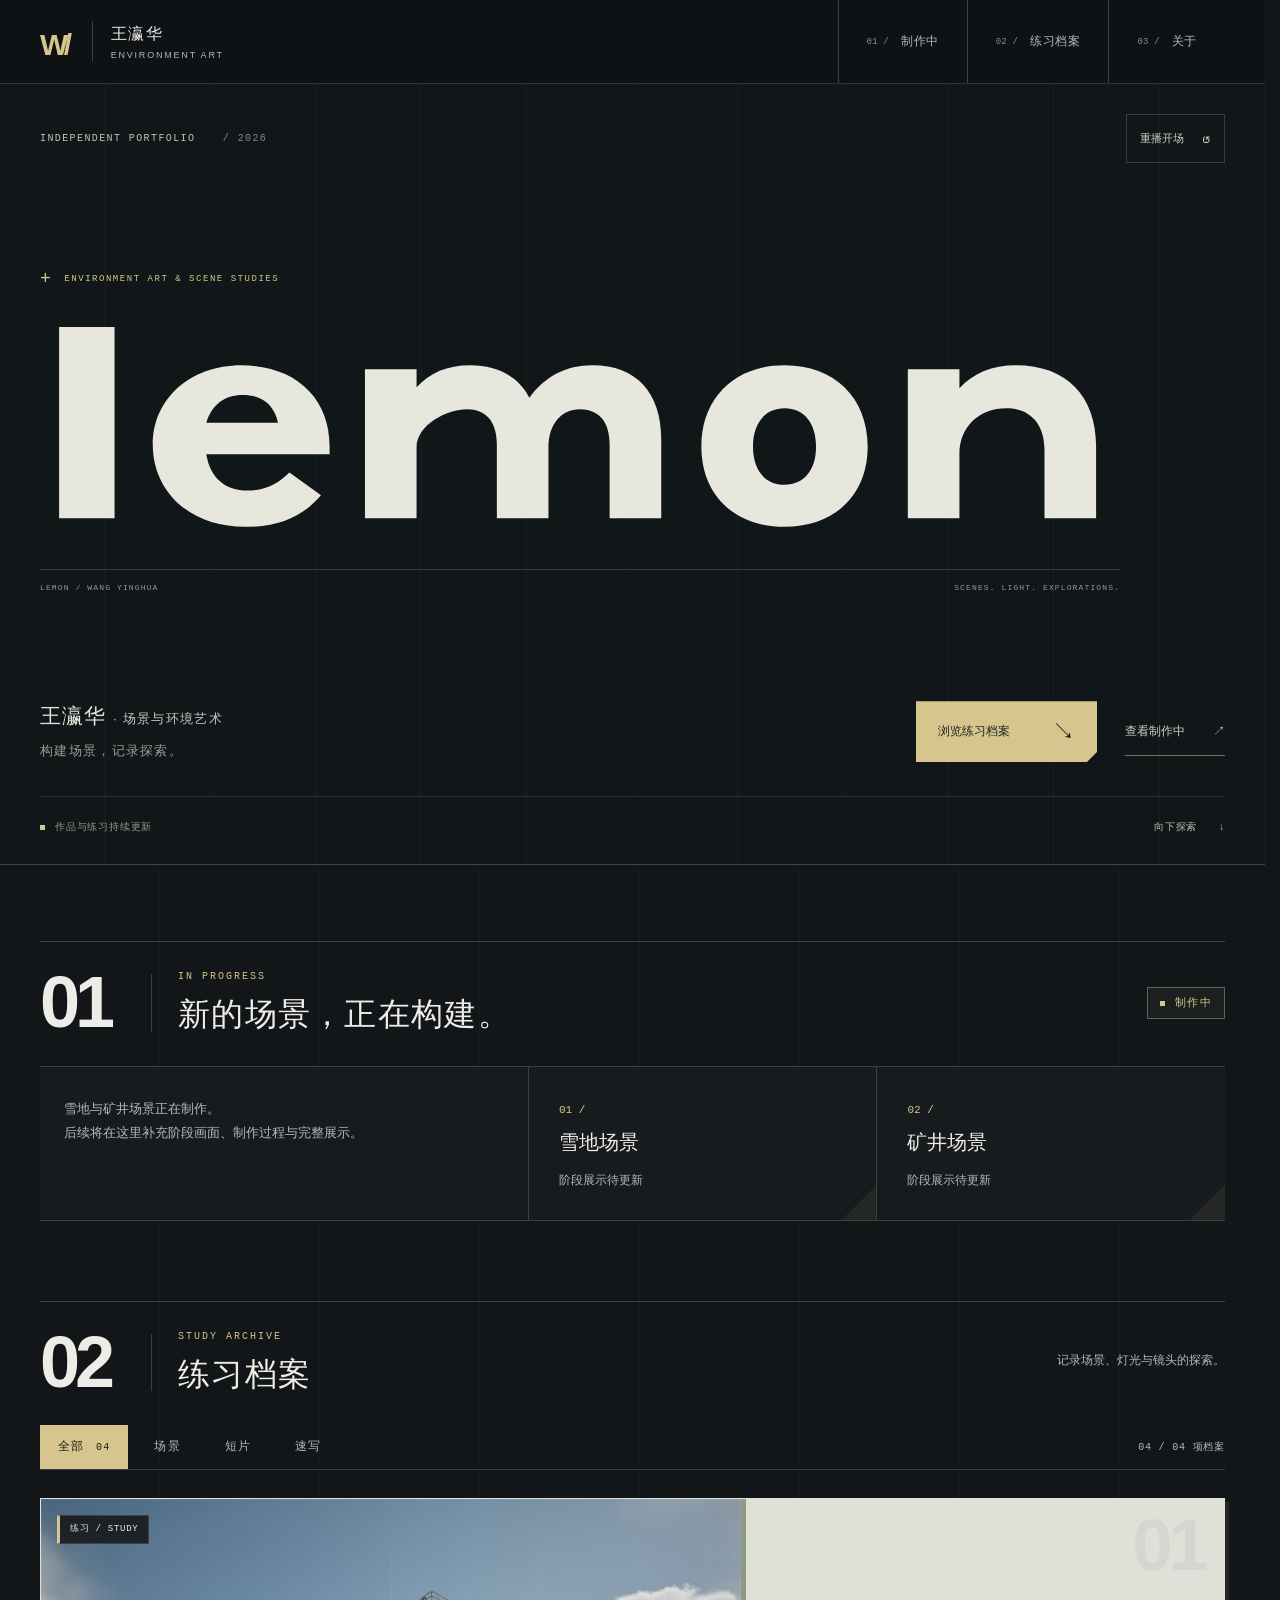
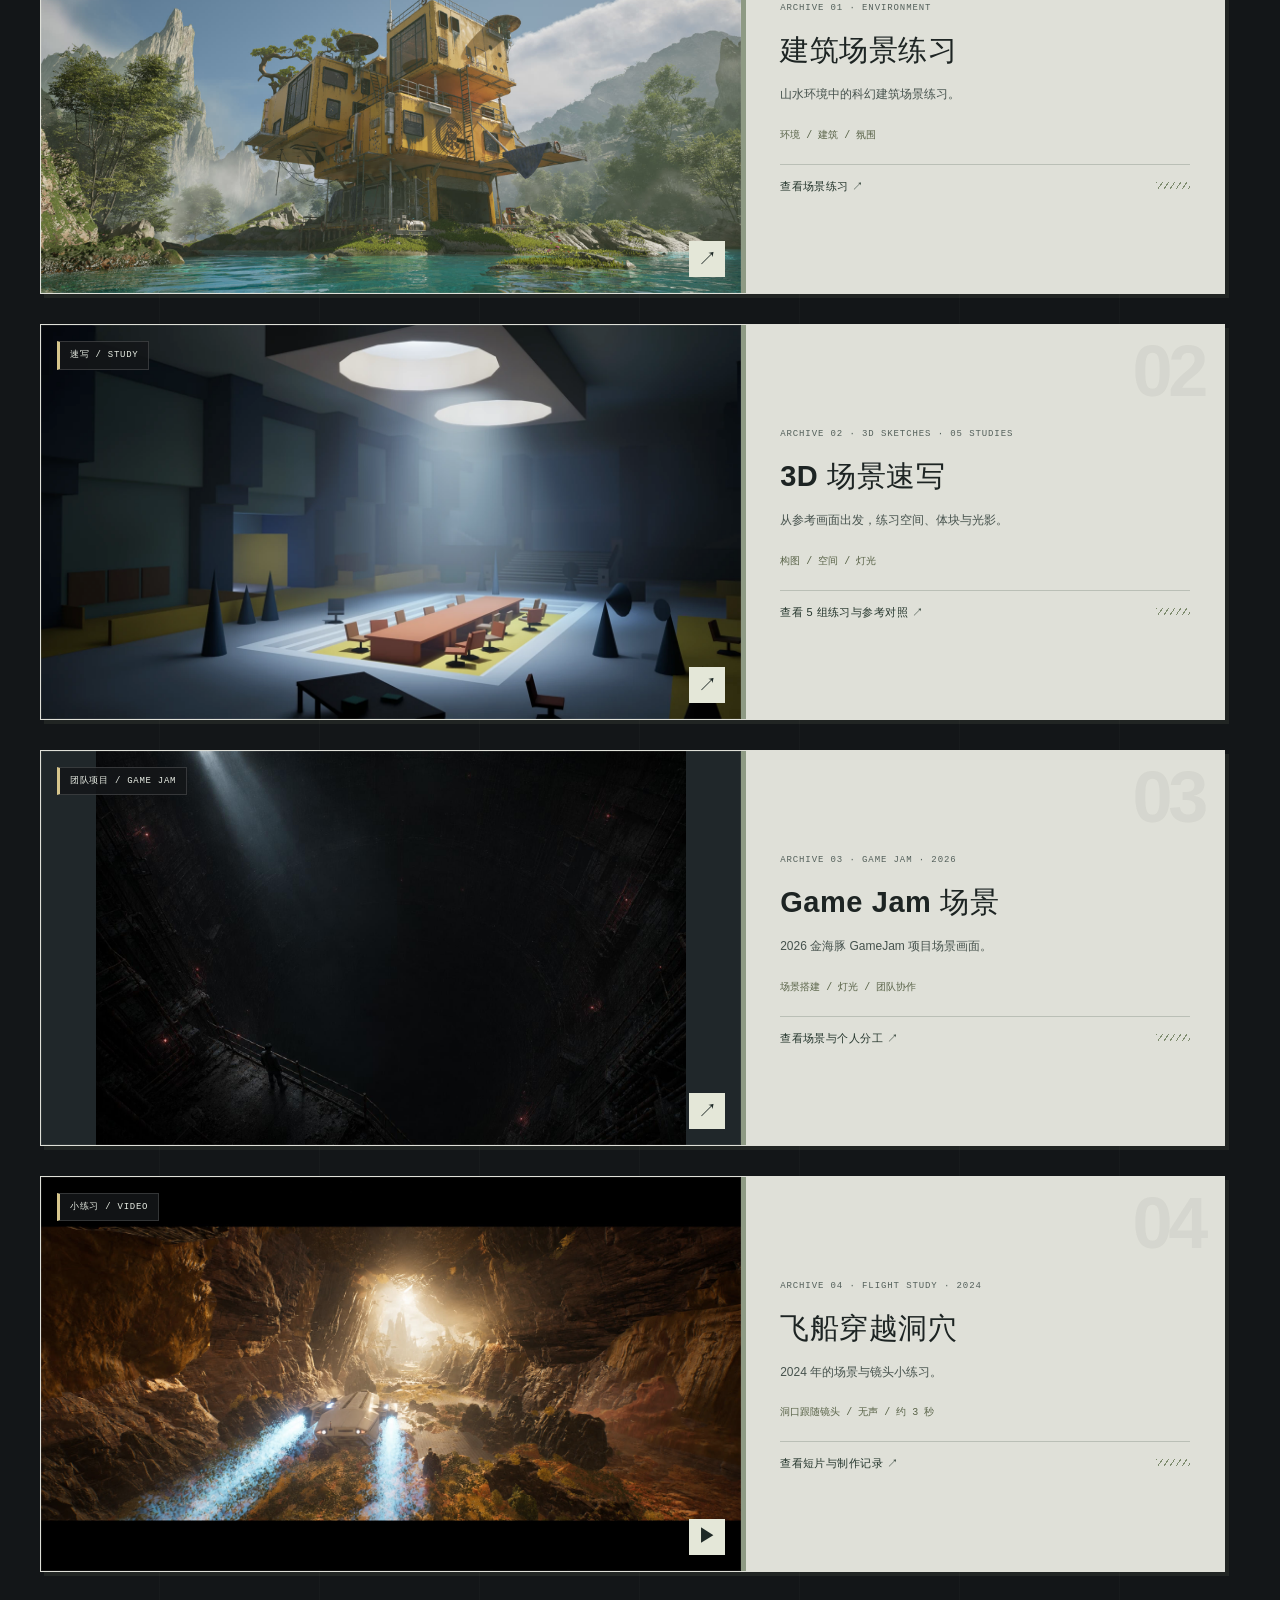
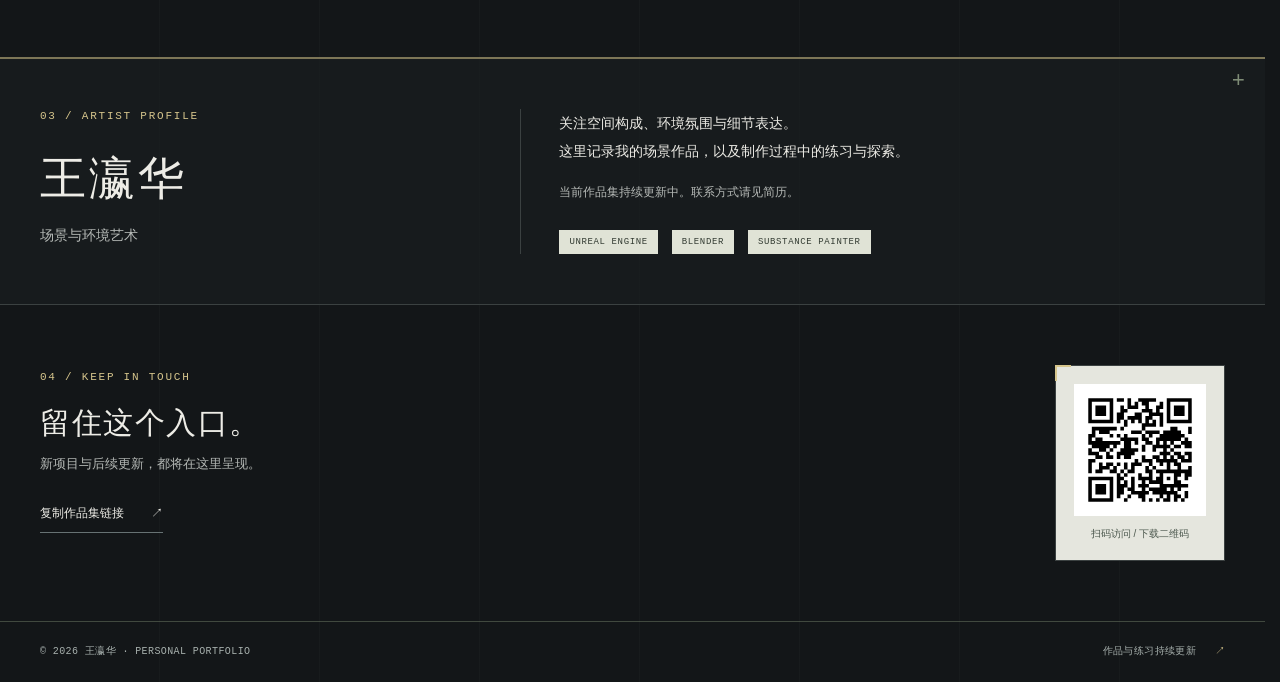
==== commit f1db7764: "Add lemon typography hero and sliced word opening" ====
--- a/index.html
+++ b/index.html
@@ -2,23 +2,24 @@
 <html lang="zh-CN">
 <head>
  <meta charset="utf-8"><meta name="viewport" content="width=device-width,initial-scale=1">
- <title>王瀛华｜场景与环境艺术作品集</title>
+ <title>lemon · 王瀛华｜场景与环境艺术作品集</title>
  <meta name="description" content="王瀛华的场景与环境艺术作品集。记录正在制作的雪地与矿井场景，以及建筑场景、Game Jam 团队项目、飞船短片和3D场景速写练习。">
  <meta name="theme-color" content="#141719"><link rel="canonical" href="https://lemonya1.github.io/">
  <meta property="og:title" content="王瀛华｜场景与环境艺术"><meta property="og:description" content="构建场景，记录探索。作品与练习持续更新。"><meta property="og:type" content="website"><meta property="og:url" content="https://lemonya1.github.io/"><meta property="og:image" content="https://lemonya1.github.io/assets/cyberhouse.jpg">
- <link rel="icon" href="assets/favicon.svg" type="image/svg+xml"><link rel="stylesheet" href="style.css?v=20261104d"><script src="site.js?v=20261104c" defer></script><link rel="stylesheet" href="opening.css?v=20261104c"><script src="opening.js?v=20261104c" defer></script>
+ <link rel="icon" href="assets/favicon.svg" type="image/svg+xml"><link rel="stylesheet" href="style.css?v=20261104d"><script src="site.js?v=20261104lemon" defer></script><link rel="stylesheet" href="opening.css?v=20261104lemon"><script src="opening.js?v=20261104lemon" defer></script>
 </head>
 <body>
  <a class="skip" href="#content">跳至内容</a>
  <header class="site-header"><a class="brand" href="./" aria-label="王瀛华作品集首页"><span class="brand-symbol" aria-hidden="true">W/</span><span>王瀛华 <small>ENVIRONMENT ART</small></span></a><nav aria-label="主导航"><a href="#current"><span class="nav-index" aria-hidden="true">01 /</span>制作中</a><a href="#studies"><span class="nav-index" aria-hidden="true">02 /</span>练习档案</a><a href="#about"><span class="nav-index" aria-hidden="true">03 /</span>关于</a></nav></header>
  <main id="content">
-  <section class="hero" aria-label="场景与环境艺术作品集">
-   <button class="opening-replay" type="button" data-opening-replay data-enhanced aria-label="重播开场">重播开场 <span aria-hidden="true">↺</span></button>
-   <img class="hero-image" src="assets/cyberhouse.jpg" width="1920" height="1080" alt="黄色科幻建筑坐落在山水环境中，来自建筑场景练习" fetchpriority="high">
-   <div class="hero-shade"></div>
-   <div class="hero-content"><p class="hero-edition">PERSONAL PORTFOLIO <span>2026 / W.Y.H.</span></p><p class="eyebrow"><span class="line"></span> SCENES / EXPLORATIONS</p><h1>构建场景，<br>记录探索。</h1><p class="hero-description">王瀛华 · 场景与环境艺术<br><span>作品、练习，以及持续进行中的创作。</span></p><a class="primary-link" href="#studies">浏览练习档案 <span aria-hidden="true">↘</span></a></div>
-   <div class="hero-tools content-width" data-enhanced><div class="scene-switcher" role="group" aria-label="选择首页场景"><button type="button" data-scene="house" aria-pressed="true"><span>01</span> 山水建筑</button><button type="button" data-scene="flight" aria-pressed="false"><span>02</span> 洞穴飞行</button></div><button class="focus-toggle" type="button" aria-pressed="false" data-focus-scene>专注画面 <span aria-hidden="true">⤢</span></button></div>
-   <div class="hero-caption"><span data-scene-caption aria-live="polite">练习影像 / CYBERHOUSE</span><a data-scene-link href="study-cyberhouse.html">查看项目 <span aria-hidden="true">↗</span></a></div>
+  <section class="hero type-hero" aria-label="lemon 场景与环境艺术作品集">
+   <div class="type-hero-grid" aria-hidden="true"></div>
+   <div class="type-hero-inner content-width">
+    <div class="type-topline"><p>INDEPENDENT PORTFOLIO <span>/ 2026</span></p><button class="opening-replay" type="button" data-opening-replay data-enhanced aria-label="重播开场">重播开场 <span aria-hidden="true">↺</span></button></div>
+    <div class="type-heading"><p class="type-kicker"><span aria-hidden="true">+</span> ENVIRONMENT ART &amp; SCENE STUDIES</p><h1 class="type-title"><span class="sr-only">lemon · 王瀛华，场景与环境艺术作品集</span><svg class="lemon-mark" viewBox="0 0 1130 250" aria-hidden="true" focusable="false"><path data-glyph="l" fill-rule="evenodd" d="M20 20H78V220H20Z"/><path data-glyph="e" fill-rule="evenodd" d="M303 153H174C178 178 194 191 217 191C237 191 251 182 261 172L294 196C276 217 252 229 215 229C157 229 118 192 118 143C118 96 156 60 211 60C268 60 303 95 303 144V153ZM174 120H249C245 101 232 91 212 91C193 91 180 101 174 120Z"/><path data-glyph="m" fill-rule="evenodd" d="M340 64H394V83C408 68 426 60 450 60C479 60 501 72 512 94C528 72 550 60 578 60C624 60 650 89 650 137V220H596V143C596 118 584 106 565 106C545 106 532 122 532 146V220H478V143C478 118 466 106 447 106C426 106 394 122 394 146V220H340Z"/><path data-glyph="o" fill-rule="evenodd" d="M866 145C866 196 831 229 779 229C727 229 692 196 692 145C692 94 727 60 779 60C831 60 866 94 866 145ZM812 145C812 120 799 105 779 105C759 105 746 120 746 145C746 170 759 185 779 185C799 185 812 170 812 145Z"/><path data-glyph="n" fill-rule="evenodd" d="M908 64H962V84C977 68 996 60 1021 60C1074 60 1105 92 1105 145V220H1051V149C1051 120 1035 105 1011 105C983 105 962 124 962 153V220H908Z"/></svg></h1><div class="type-baseline" aria-hidden="true"><span>LEMON / WANG YINGHUA</span><span>SCENES. LIGHT. EXPLORATIONS.</span></div></div>
+    <div class="type-bottom"><div class="type-copy"><p class="type-person">王瀛华 <span>· 场景与环境艺术</span></p><p class="type-statement">构建场景，记录探索。</p></div><div class="type-actions"><a class="primary-link" href="#studies">浏览练习档案 <span aria-hidden="true">↘</span></a><a class="type-secondary" href="#current">查看制作中 <span aria-hidden="true">↗</span></a></div></div>
+    <div class="type-register"><span><i aria-hidden="true"></i> 作品与练习持续更新</span><a href="#studies">向下探索 <span aria-hidden="true">↓</span></a></div>
+   </div>
   </section>
   <section class="current content-width" id="current" aria-labelledby="current-title"><div class="section-heading"><span class="section-id" aria-hidden="true">01</span><div><p class="eyebrow">IN PROGRESS</p><h2 id="current-title">新的场景，正在构建。</h2></div><span class="status"><span aria-hidden="true"></span> 制作中</span></div><div class="current-row"><div class="current-intro"><p>雪地与矿井场景正在制作。<br>后续将在这里补充阶段画面、制作过程与完整展示。</p></div><div class="current-item"><span class="project-index">01 /</span><h3>雪地场景</h3><span class="muted">阶段展示待更新</span></div><div class="current-item"><span class="project-index">02 /</span><h3>矿井场景</h3><span class="muted">阶段展示待更新</span></div></div></section>
   <section class="archive content-width" id="studies" aria-labelledby="studies-title"><div class="section-heading"><span class="section-id" aria-hidden="true">02</span><div><p class="eyebrow">STUDY ARCHIVE</p><h2 id="studies-title">练习档案</h2></div><p class="section-note">记录场景、灯光与镜头的探索。</p></div>
@@ -34,14 +35,13 @@
   <section class="share content-width" aria-label="分享作品集"><div><p class="eyebrow">04 / KEEP IN TOUCH</p><h2>留住这个入口。</h2><p>新项目与后续更新，都将在这里呈现。</p><button class="text-button" type="button" data-copy-url>复制作品集链接 <span aria-hidden="true">↗</span></button><p class="copy-status" role="status" aria-live="polite"></p></div><a class="qr-link" href="assets/portfolio-qr.png" download="王瀛华作品集二维码.png" aria-label="下载作品集二维码"><img src="assets/portfolio-qr.svg" width="132" height="132" alt="王瀛华作品集首页二维码" loading="lazy"><span>扫码访问 / 下载二维码</span></a></section>
  </main>
  <footer class="site-footer content-width"><span>© 2026 王瀛华 · PERSONAL PORTFOLIO</span><span>作品与练习持续更新 <span aria-hidden="true">↗</span></span></footer>
- <dialog class="opening" aria-labelledby="opening-title" aria-describedby="opening-description">
+ <dialog class="opening lemon-opening" aria-labelledby="opening-title" aria-describedby="opening-description">
+  <div class="opening-curtain opening-curtain-top" aria-hidden="true"></div><div class="opening-curtain opening-curtain-bottom" aria-hidden="true"></div>
   <div class="opening-grid" aria-hidden="true"></div>
-  <div class="opening-aperture" aria-hidden="true"><img class="opening-image" src="assets/cyberhouse.jpg" width="1920" height="1080" alt="" fetchpriority="high"></div>
-  <div class="opening-frame" aria-hidden="true"></div>
-  <div class="opening-top"><div class="opening-brand"><strong aria-hidden="true">W/</strong><span>WANG YINGHUA<br>ENVIRONMENT ART</span></div><span class="opening-edition">PERSONAL PORTFOLIO<br>2026 / OPENING</span></div>
-  <span class="opening-frame-note" aria-hidden="true">01 — A WORLD IN FRAME</span>
-  <div class="opening-title-block"><p>SCENES / LIGHT / EXPLORATIONS</p><h2 id="opening-title">王瀛华</h2><p class="opening-role" id="opening-description">场景与环境艺术作品集</p></div>
-  <div class="opening-footer"><div class="opening-timeline" aria-hidden="true"><p><span>OPENING SEQUENCE</span><span>构建场景，记录探索。</span></p><div class="opening-track"><span></span></div></div><div class="opening-actions"><button type="button" data-opening-pause aria-pressed="false" aria-label="暂停或继续开场">暂停</button><button class="opening-enter" type="button" data-opening-enter aria-label="跳过开场，进入作品集">进入作品集 <span aria-hidden="true">↗</span></button></div></div>
+  <div class="opening-word" aria-hidden="true"></div>
+  <div class="opening-meta"><span>LEMON / PERSONAL PORTFOLIO</span><span>2026 — 01</span></div>
+  <h2 class="sr-only" id="opening-title">lemon</h2><p class="sr-only" id="opening-description">王瀛华的场景与环境艺术作品集开场，可跳过或暂停。</p>
+  <div class="opening-footer"><div class="opening-timeline" aria-hidden="true"><p><span>OPENING SEQUENCE</span><span>SCENES / EXPLORATIONS</span></p><div class="opening-track"><span></span></div></div><div class="opening-actions"><button type="button" data-opening-pause aria-pressed="false" aria-label="暂停或继续开场">暂停</button><button class="opening-enter" type="button" data-opening-enter aria-label="跳过开场，进入作品集">进入作品集 <span aria-hidden="true">↗</span></button></div></div>
  </dialog>
 </body>
 </html>
--- a/opening.css
+++ b/opening.css
@@ -1,26 +1,34 @@
-/* A short, optional title sequence; the portfolio remains the default document. */
-.opening{display:none;position:fixed;inset:0;margin:0;padding:0;width:100%;height:100dvh;max-width:none;max-height:none;border:0;background:#0c1113;color:#eef0e7;overflow:hidden;isolation:isolate}
-.opening[open]{display:block}.opening::backdrop{background:#0c1113}
-.opening-grid{position:absolute;inset:0;opacity:.32;background-image:linear-gradient(#aeb8a410 1px,transparent 1px),linear-gradient(90deg,#aeb8a410 1px,transparent 1px);background-size:10vw 10vw;pointer-events:none}
-.opening-grid:after{content:'';position:absolute;inset:10% 8%;border:1px solid #bdc4ab17}
-.opening-aperture{position:absolute;inset:0;clip-path:inset(24% 18%);overflow:hidden;pointer-events:none}
-.opening-image{width:100%;height:100%;object-fit:cover;object-position:55% 52%;transform:translate3d(var(--opening-x,0px),var(--opening-y,0px),0) scale(1.04);transition:transform .45s ease-out}
-.opening-aperture:after{content:'';position:absolute;inset:0;background:linear-gradient(0deg,#0d151b80,transparent 65%)}
-.opening-frame{position:absolute;inset:24% 18%;border:1px solid #e8edb77a;pointer-events:none}
-.opening-frame:before,.opening-frame:after{content:'+';position:absolute;color:#e1e6ac;font:22px/1 monospace}.opening-frame:before{top:-12px;left:-7px}.opening-frame:after{bottom:-10px;right:-7px}
-.opening-top{position:absolute;top:40px;left:40px;right:40px;display:flex;justify-content:space-between;align-items:center;gap:20px;font:11px/1.5 'Courier New',monospace;letter-spacing:.14em;color:#bec6ba}
-.opening-brand{display:flex;align-items:center;gap:18px}.opening-brand strong{font:600 36px/1 Arial,sans-serif;letter-spacing:-.16em;color:var(--accent)}.opening-edition{font-size:10px;text-align:right}
-.opening-title-block{position:absolute;left:10%;bottom:17%;pointer-events:none;text-shadow:0 2px 30px #09101190}
-.opening-title-block p{font:11px/1.4 'Courier New',monospace;letter-spacing:.2em;color:#e1e7af;margin-bottom:18px}
-.opening-title-block h2{font-size:clamp(58px,7.5vw,126px);line-height:1.12;font-weight:400;letter-spacing:.025em}
-.opening-title-block h2 span{display:inline-block}
-.opening-title-block .opening-role{font:13px/1.5 Arial,'Microsoft YaHei',sans-serif;letter-spacing:.2em;color:#d7dfd4;margin:18px 0 0}
-.opening-frame-note{position:absolute;right:18%;top:calc(24% - 30px);font:9px/1.4 'Courier New',monospace;letter-spacing:.13em;color:#b8c2b0}
-.opening-footer{position:absolute;bottom:34px;left:40px;right:40px;display:flex;align-items:flex-end;justify-content:space-between;gap:32px}
-.opening-timeline{width:min(320px,35vw)}.opening-timeline p{display:flex;justify-content:space-between;gap:18px;font:9px/1.5 'Courier New',monospace;letter-spacing:.12em;color:#b4bdae;margin-bottom:12px}.opening-track{height:2px;background:#c8d1b422;overflow:hidden}.opening-track span{display:block;height:100%;width:100%;background:var(--accent);transform-origin:left;transform:scaleX(0)}
-.opening-actions{display:flex;gap:10px}.opening-actions button{border:1px solid #9ba98b66;background:#10191ae6;color:#e4e9db;min-height:46px;padding:12px 18px;font-size:12px}.opening-actions button:hover{border-color:var(--accent);color:var(--accent)}.opening-actions .opening-enter{background:var(--accent);border-color:var(--accent);color:#202820;min-width:154px}.opening-enter span{margin-left:24px}.opening-actions .opening-enter:hover{background:#e6ebac;color:#202820}
-.opening-replay{position:absolute;top:22px;right:40px;z-index:2;align-items:center;gap:12px;min-height:44px;padding:8px 12px;border:1px solid #e8eee32b;background:#10171982;color:#dce4d6;font-size:11px;backdrop-filter:blur(8px)}.opening-replay:hover{color:var(--accent);border-color:#d9df8e99}.opening-replay span{font-size:17px}
-@media(max-width:800px){.opening-top{top:26px;left:24px;right:24px}.opening-footer{left:24px;right:24px;bottom:26px;gap:20px}.opening-title-block{left:8%;bottom:24%}.opening-frame-note{right:12%}.opening-replay{right:24px;top:18px}}
-@media(max-width:540px){.opening-top{top:24px}.opening-brand{gap:12px}.opening-brand strong{font-size:30px}.opening-brand>span{font-size:9px;letter-spacing:.08em}.opening-edition{max-width:86px;font-size:8px}.opening-title-block{left:8%;bottom:28%}.opening-title-block h2{font-size:clamp(54px,14vw,76px)}.opening-title-block p{font-size:9px;margin-bottom:14px;letter-spacing:.16em}.opening-title-block .opening-role{font-size:11px;letter-spacing:.14em}.opening-footer{flex-direction:column;align-items:stretch;gap:22px;bottom:24px}.opening-timeline{width:100%}.opening-actions{justify-content:flex-end}.opening-actions button{padding-inline:16px}.opening-frame-note{font-size:8px;right:8%;top:calc(24% - 24px)}.opening-replay{top:12px;right:24px;padding-inline:10px}.opening-grid{background-size:20vw 20vw}}
-@media(max-height:540px) and (min-width:541px){.opening-top{top:18px}.opening-footer{bottom:18px}.opening-title-block{bottom:25%;left:10%}.opening-title-block h2{font-size:60px}.opening-title-block p{margin-bottom:10px}.opening-title-block .opening-role{margin-top:10px}}
-@media(prefers-reduced-motion:reduce){.opening-image{transition:none;transform:none}}
+/* Typography home and the optional lemon title sequence. */
+html{scrollbar-gutter:stable}
+.sr-only{position:absolute;width:1px;height:1px;padding:0;margin:-1px;overflow:hidden;clip:rect(0,0,0,0);white-space:nowrap;border:0}
+.hero.type-hero{height:auto;min-height:0;max-height:none;background:#111619;overflow:hidden;border-bottom:1px solid #87917a66}
+.type-hero-grid{position:absolute;inset:0;background:linear-gradient(90deg,transparent calc(100% - 1px),#c1cbb20b 0);background-size:calc(100% / 12) 100%;pointer-events:none;z-index:-1}
+.type-hero-inner{width:100%;min-height:clamp(560px,calc(100svh - 84px),780px);display:flex;flex-direction:column;padding-top:30px;padding-bottom:22px}
+.type-topline{display:flex;justify-content:space-between;align-items:center;gap:20px;min-height:44px}
+.type-topline>p{font:10px/1.6 'Courier New',monospace;letter-spacing:.14em;color:#bdc4b5}.type-topline>p>span{margin-left:20px;color:#7d8b7e}
+.opening-replay{align-items:center;gap:18px;min-height:44px;padding:10px 13px;border:1px solid #8c98764f;background:transparent;color:#cbd4c0;font-size:11px;white-space:nowrap}.opening-replay:hover{color:var(--accent);border-color:var(--accent)}.opening-replay>span{font-size:17px}
+.type-heading{display:flex;flex:1;flex-direction:column;justify-content:center;padding:40px 0 36px}
+.type-kicker{display:flex;align-items:center;gap:12px;font:9px/1.6 'Courier New',monospace;letter-spacing:.17em;color:var(--accent);margin-bottom:20px}.type-kicker>span{font-size:18px;line-height:1}
+.hero.type-hero .type-title{font-size:0;line-height:0;margin:0;max-width:1080px;width:100%;font-weight:normal}
+.lemon-mark{display:block;width:100%;height:auto;aspect-ratio:1130/250;overflow:visible;fill:currentColor;color:#e7e7dd}
+.type-baseline{display:flex;justify-content:space-between;gap:20px;max-width:1080px;border-top:1px solid #c9cfb52e;margin-top:22px;padding-top:12px;color:#8f9b8c;font:8px/1.5 'Courier New',monospace;letter-spacing:.14em}
+.type-bottom{display:flex;justify-content:space-between;align-items:flex-end;gap:36px}
+.type-person{font-size:21px;letter-spacing:.05em;color:#e2e5d9;line-height:1.7}.type-person>span{font-size:13px;letter-spacing:.1em;color:#c1cabc}
+.type-statement{font-size:13px;color:#93a18f;letter-spacing:.1em;margin-top:8px}
+.type-actions{display:flex;align-items:center;gap:28px}.type-actions .primary-link{margin:0;gap:42px;min-height:52px;font-size:12px}.type-secondary{display:inline-flex;align-items:center;gap:28px;min-height:48px;border-bottom:1px solid #6d7a62;font-size:12px;color:#c7cfbd}.type-secondary:hover{color:var(--accent);border-color:var(--accent)}
+.type-register{display:flex;justify-content:space-between;align-items:center;gap:20px;margin-top:34px;padding-top:15px;border-top:1px solid #8d987939;font-size:10px;color:#8c9a85;letter-spacing:.08em}.type-register>span{display:flex;align-items:center;gap:10px}.type-register i{display:block;width:5px;height:5px;background:var(--accent)}.type-register a{min-height:30px;display:flex;align-items:center;gap:22px;color:#bac6ad}
+.lemon-opening-active .type-title .lemon-mark{visibility:hidden}
+.opening{display:none;position:fixed;inset:0;margin:0;padding:0;width:100%;height:100dvh;max-width:none;max-height:none;border:0;background:transparent;color:#e7e7dd;overflow:hidden;isolation:isolate}
+.opening[open]{display:block}.opening::backdrop{background:transparent}.opening [hidden]{display:none!important}
+.opening-curtain{position:absolute;left:0;right:0;background:#101518;pointer-events:none}.opening-curtain-top{top:0;height:calc(50% + 1px)}.opening-curtain-bottom{bottom:0;height:calc(50% + 1px)}
+.opening-grid{position:absolute;inset:0;pointer-events:none;background:linear-gradient(#a5b1950e 1px,transparent 1px),linear-gradient(90deg,#a5b1950e 1px,transparent 1px);background-size:10vw 10vw}.opening-grid:before{content:'';position:absolute;left:8%;right:8%;top:50%;height:1px;background:#e0dfb238}.opening-grid:after{content:'+';position:absolute;left:calc(8% - 5px);top:calc(50% - 11px);color:var(--accent);font:20px/1 monospace}
+.opening-word{position:fixed;pointer-events:none;transform-origin:center;will-change:transform}.opening-word svg{display:block;width:100%;height:100%;fill:currentColor;overflow:visible}.lemon-piece{transform-box:view-box;transform-origin:center}
+.opening-meta{position:absolute;top:34px;left:40px;right:40px;display:flex;justify-content:space-between;gap:24px;pointer-events:none;color:#c1cab3;font:9px/1.5 'Courier New',monospace;letter-spacing:.16em}
+.opening-footer{position:absolute;bottom:34px;left:40px;right:40px;display:flex;justify-content:space-between;align-items:flex-end;gap:32px}
+.opening-timeline{width:min(320px,35vw)}.opening-timeline p{display:flex;justify-content:space-between;gap:20px;font:8px/1.5 'Courier New',monospace;letter-spacing:.08em;color:#b4c0a6;margin-bottom:12px}.opening-track{height:1px;background:#d0d8b32b;overflow:hidden}.opening-track>span{display:block;width:100%;height:100%;background:var(--accent);transform-origin:left;transform:scaleX(0)}
+.opening-actions{display:flex;gap:10px}.opening-actions button{min-height:46px;padding:12px 18px;border:1px solid #8b987566;background:#11181bed;color:#d8e0ca;font-size:12px}.opening-actions button:hover{border-color:var(--accent);color:var(--accent)}.opening-actions .opening-enter{background:var(--accent);border-color:var(--accent);color:#202820;min-width:154px}.opening-enter>span{margin-left:24px}.opening-actions .opening-enter:hover{background:#e8dab0;color:#202820}
+@media(max-width:800px){.type-hero-inner{padding-top:24px;padding-bottom:20px}.type-heading{padding-block:44px 38px}.type-actions{gap:20px}.type-actions .primary-link{gap:24px;padding-inline:18px}.type-secondary{gap:16px}.type-person{font-size:20px}.type-person>span{display:block;margin-top:2px}.type-topline>p{font-size:9px;letter-spacing:.06em}.type-topline>p>span{margin-left:12px}.opening-meta{top:26px;left:24px;right:24px}.opening-footer{left:24px;right:24px;bottom:26px}}
+@media(max-width:540px){.type-hero-inner{min-height:calc(100svh - 76px);padding-top:20px;padding-bottom:24px}.type-topline{gap:10px}.type-topline>p{font-size:8px;letter-spacing:.03em;max-width:190px}.type-topline>p>span{display:block;margin:5px 0 0}.opening-replay{min-height:42px;gap:10px;padding:9px 10px;font-size:10px}.type-heading{padding:56px 0 44px}.type-kicker{font-size:7px;letter-spacing:.04em;gap:8px;margin-bottom:20px}.type-kicker>span{font-size:15px}.type-baseline{font-size:7px;letter-spacing:.02em;margin-top:18px;padding-top:10px}.type-baseline>span:last-child{display:none}.type-bottom{display:block}.type-person{font-size:21px}.type-person>span{display:inline;font-size:11px;letter-spacing:.03em}.type-statement{margin-top:8px;font-size:12px}.type-actions{margin-top:30px;justify-content:space-between;gap:18px}.type-actions .primary-link{min-height:50px;gap:20px;padding-inline:16px;font-size:11px}.type-secondary{font-size:11px;gap:12px}.type-register{margin-top:32px;padding-top:16px;font-size:8px;letter-spacing:.02em}.type-register a{gap:12px}.opening-meta{top:24px;font-size:8px;letter-spacing:.06em}.opening-meta>span:last-child{font-size:7px}.opening-footer{flex-direction:column;align-items:stretch;gap:22px;bottom:24px}.opening-timeline{width:100%}.opening-actions{justify-content:flex-end}.opening-actions button{padding-inline:16px}.opening-grid{background-size:20vw 20vw}}
+@media(max-width:359px){.type-actions{gap:14px}.type-actions .primary-link{padding-inline:12px;gap:12px}.type-secondary{gap:8px}.type-person>span{font-size:10px}}
+@media(max-height:540px) and (min-width:541px){.type-hero-inner{min-height:560px}.opening-meta{top:18px}.opening-footer{bottom:18px}}
+@media(prefers-reduced-motion:reduce){.type-hero *{transition:none!important}}
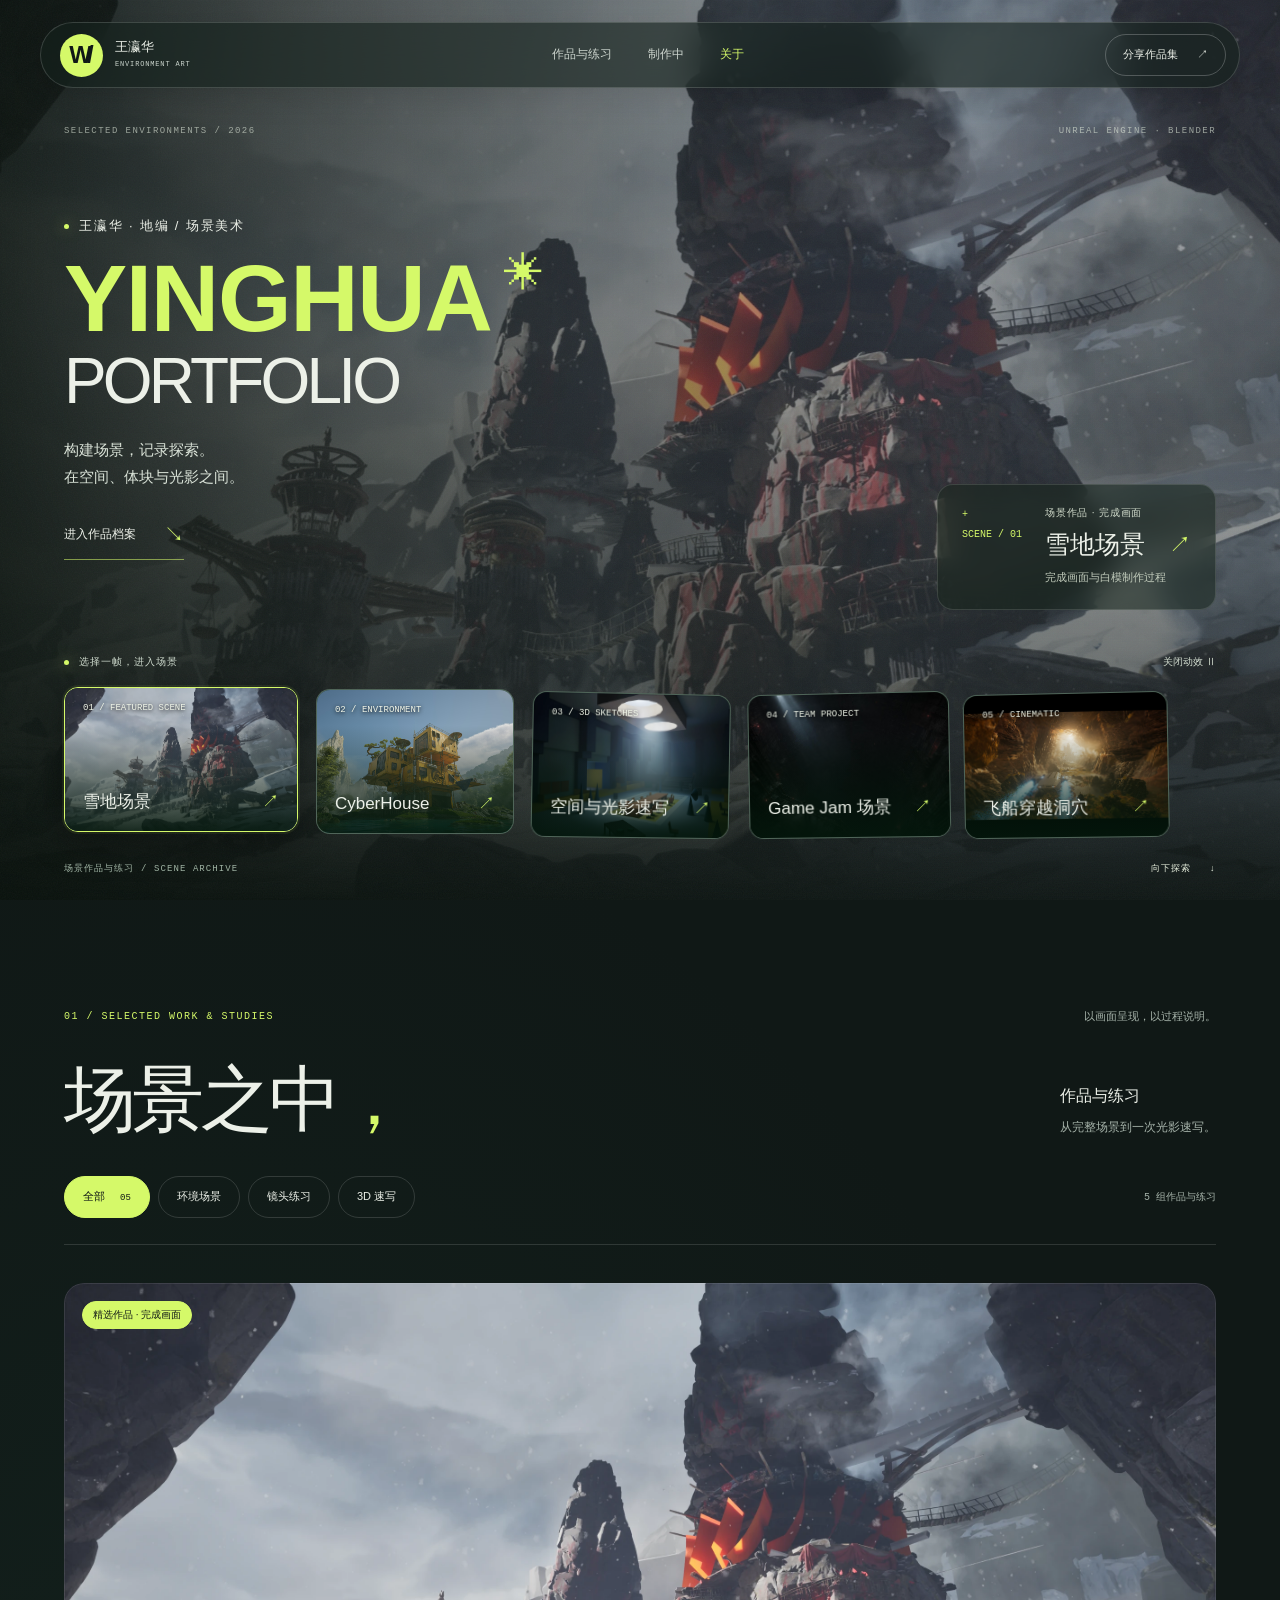
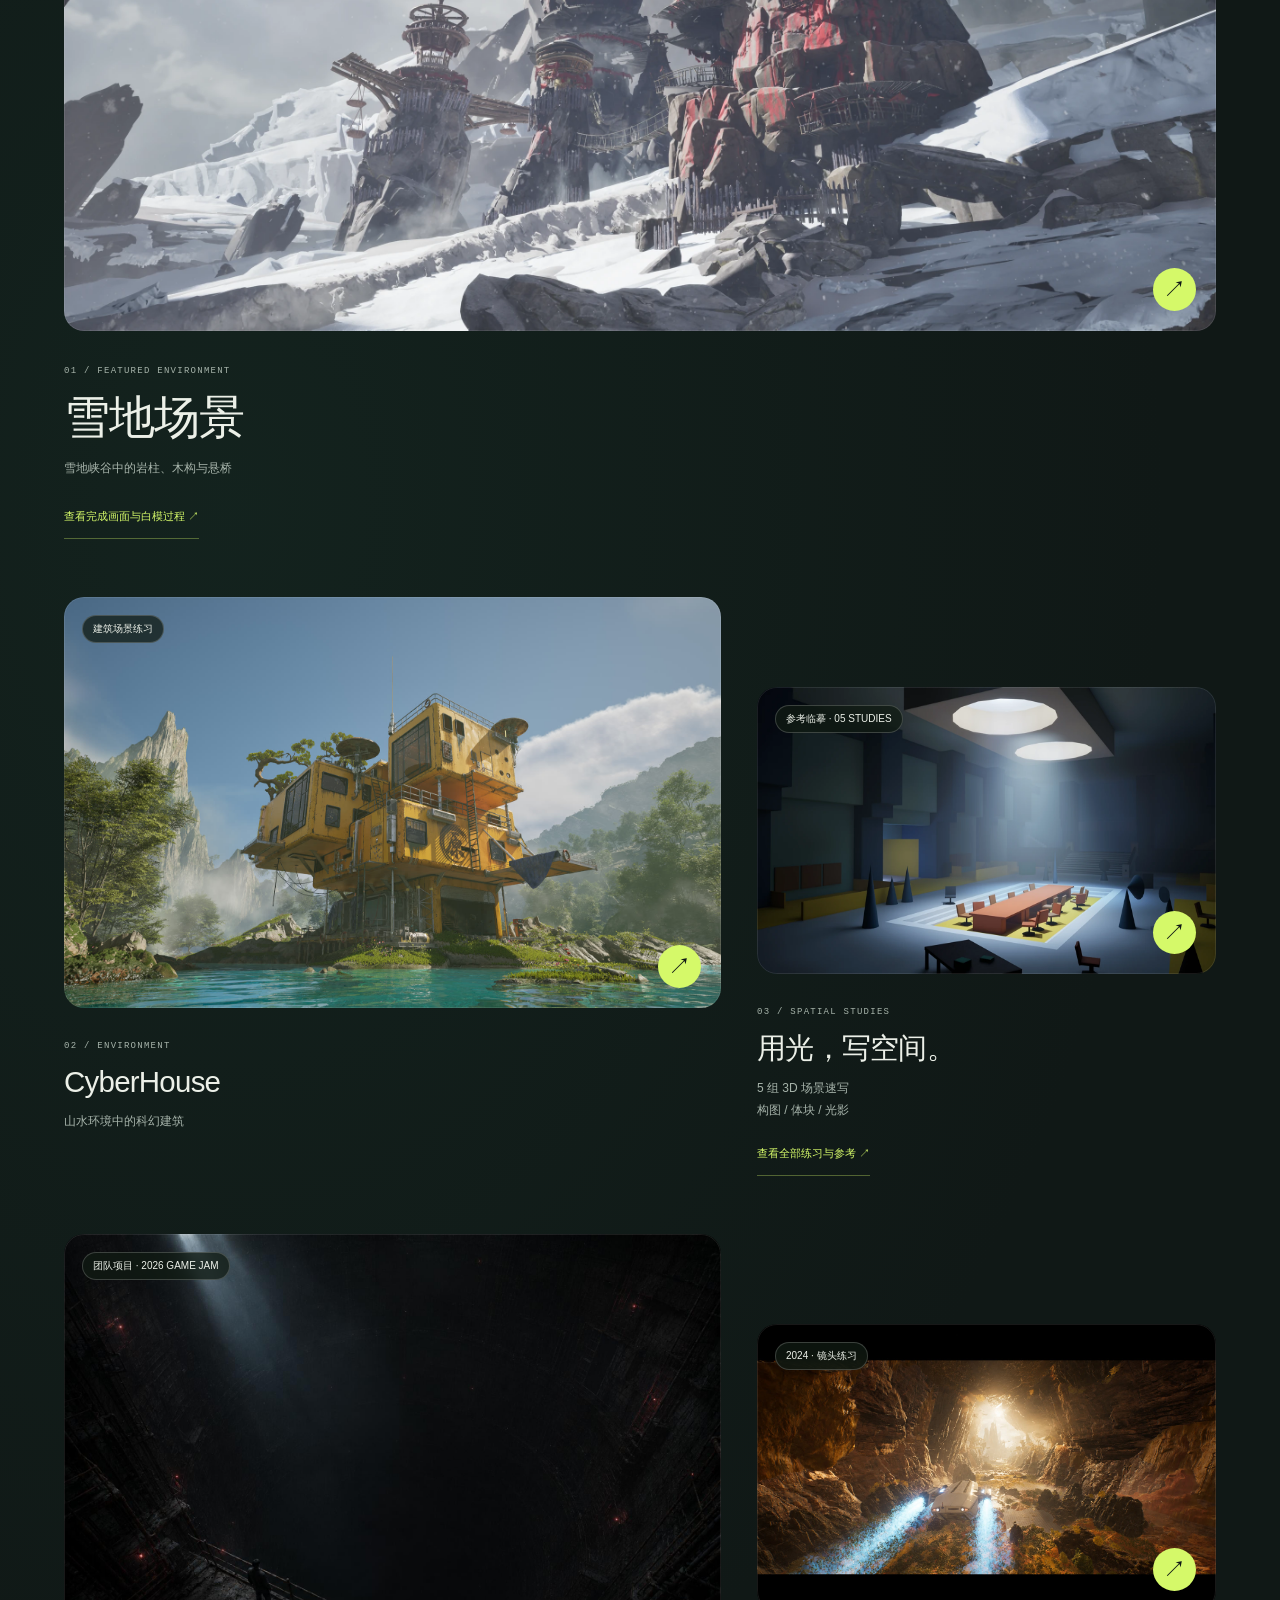
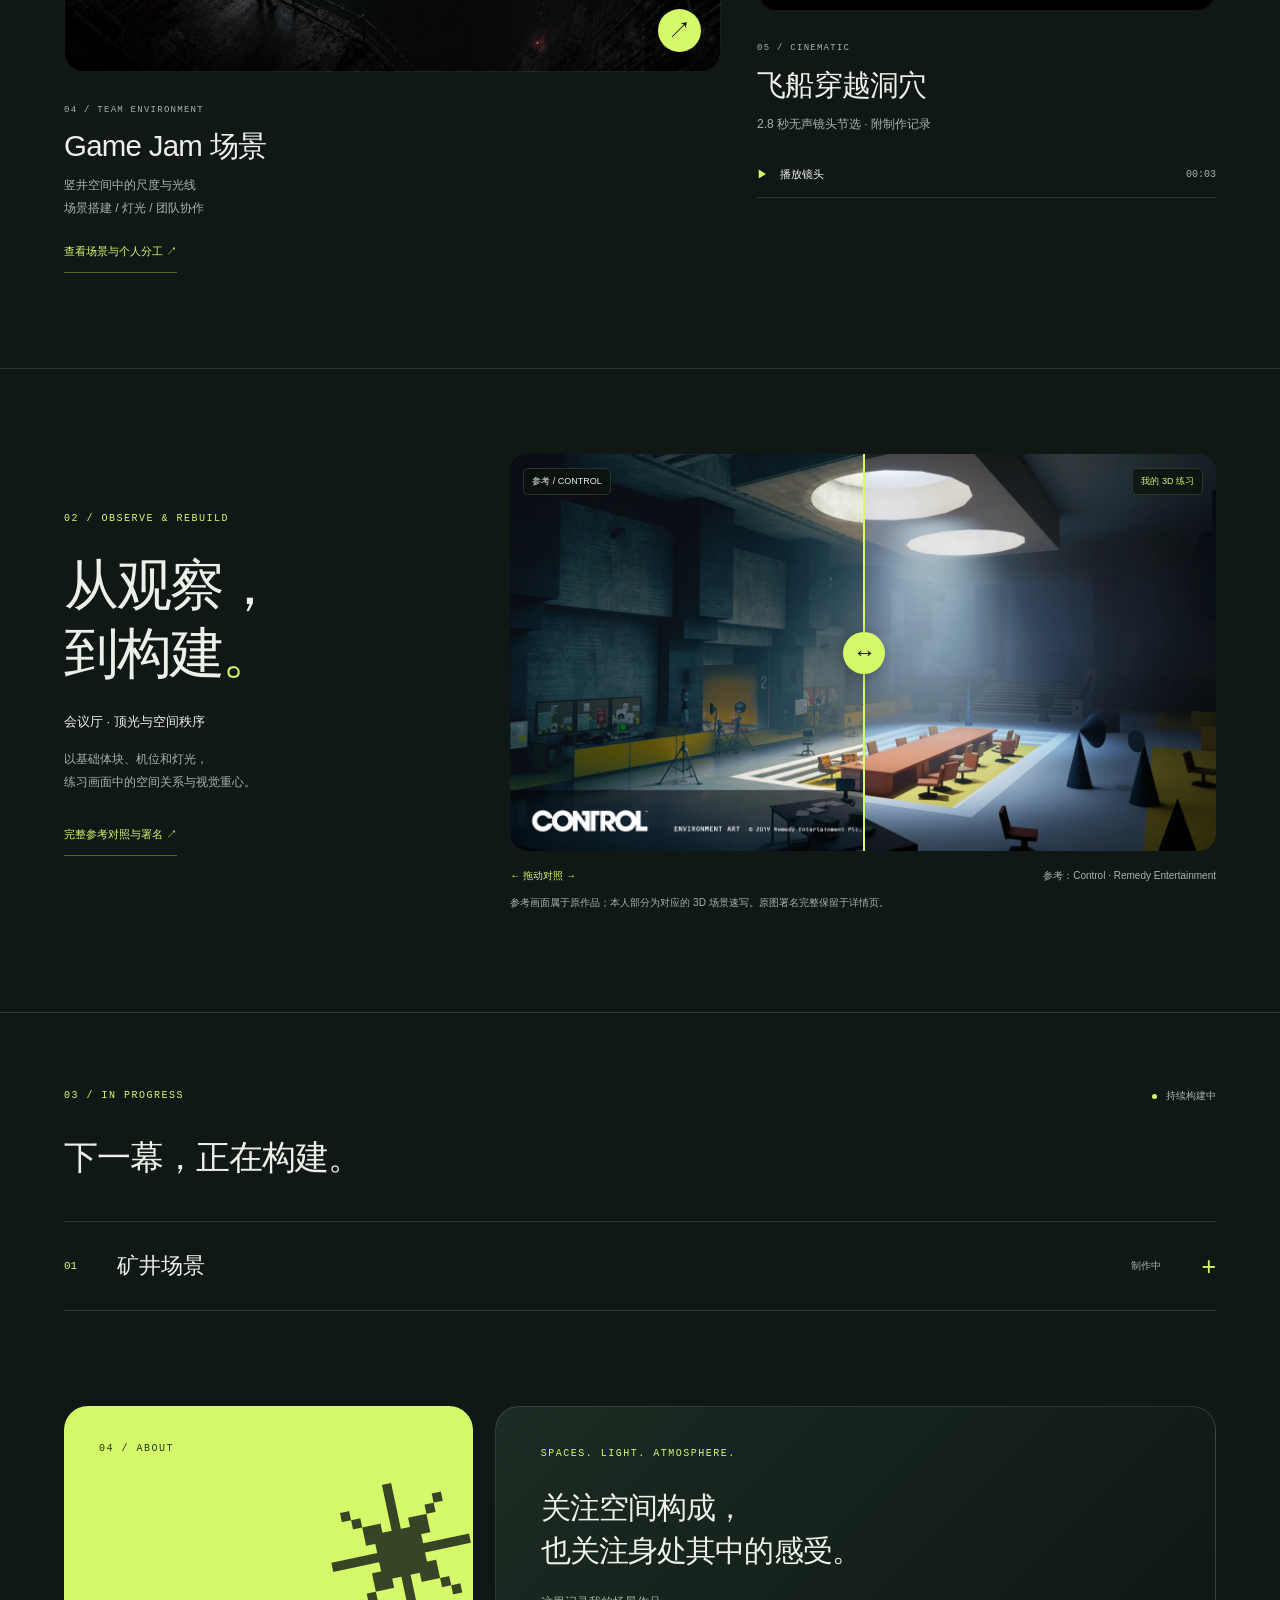
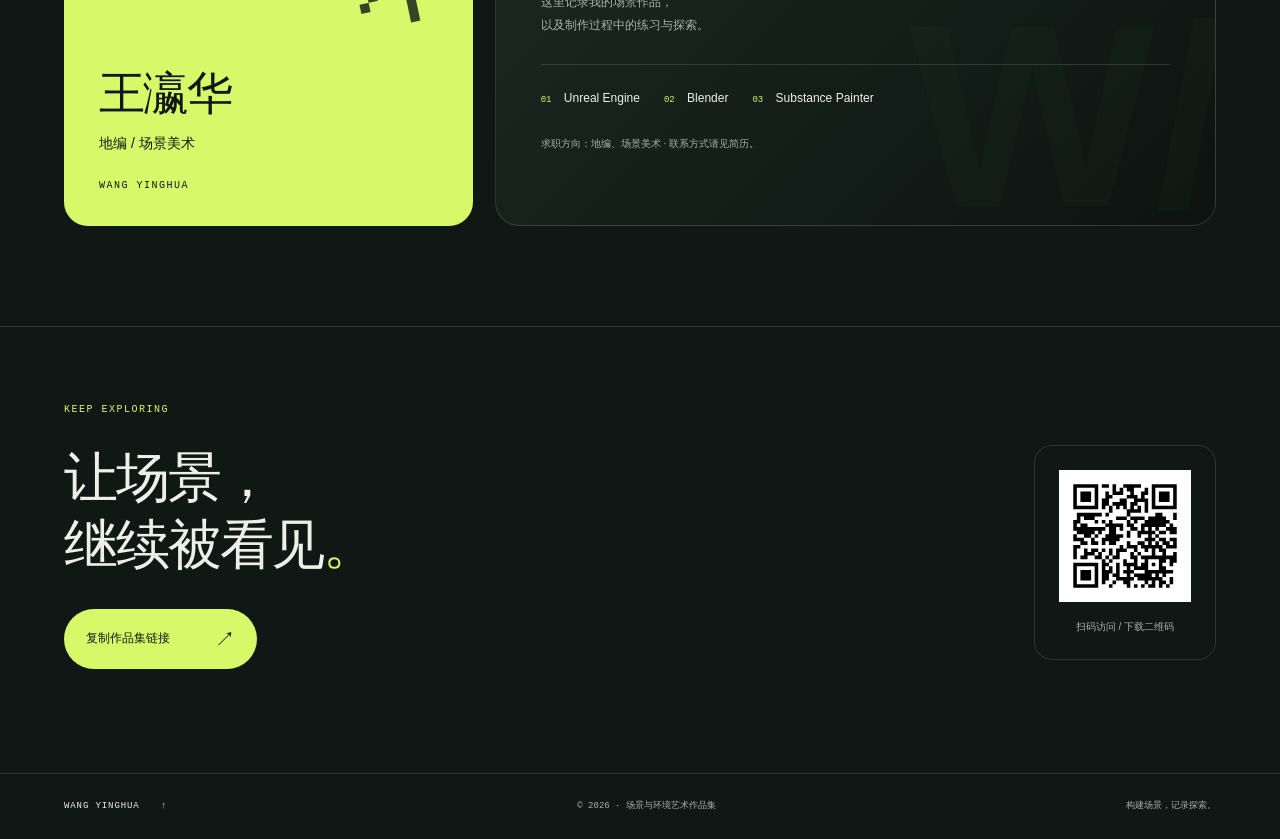
==== commit 940cda77: "Publish interactive environment art portfolio Feature the selected finished snow scene with two labe" ====
--- a/index.html
+++ b/index.html
@@ -1,47 +1,42 @@
-<!doctype html>
-<html lang="zh-CN">
-<head>
- <meta charset="utf-8"><meta name="viewport" content="width=device-width,initial-scale=1">
- <title>lemon · 王瀛华｜场景与环境艺术作品集</title>
- <meta name="description" content="王瀛华的场景与环境艺术作品集。记录正在制作的雪地与矿井场景，以及建筑场景、Game Jam 团队项目、飞船短片和3D场景速写练习。">
- <meta name="theme-color" content="#141719"><link rel="canonical" href="https://lemonya1.github.io/">
- <meta property="og:title" content="王瀛华｜场景与环境艺术"><meta property="og:description" content="构建场景，记录探索。作品与练习持续更新。"><meta property="og:type" content="website"><meta property="og:url" content="https://lemonya1.github.io/"><meta property="og:image" content="https://lemonya1.github.io/assets/cyberhouse.jpg">
- <link rel="icon" href="assets/favicon.svg" type="image/svg+xml"><link rel="stylesheet" href="style.css?v=20261104d"><script src="site.js?v=20261104lemon" defer></script><link rel="stylesheet" href="opening.css?v=20261104lemon"><script src="opening.js?v=20261104lemon" defer></script>
-</head>
-<body>
- <a class="skip" href="#content">跳至内容</a>
- <header class="site-header"><a class="brand" href="./" aria-label="王瀛华作品集首页"><span class="brand-symbol" aria-hidden="true">W/</span><span>王瀛华 <small>ENVIRONMENT ART</small></span></a><nav aria-label="主导航"><a href="#current"><span class="nav-index" aria-hidden="true">01 /</span>制作中</a><a href="#studies"><span class="nav-index" aria-hidden="true">02 /</span>练习档案</a><a href="#about"><span class="nav-index" aria-hidden="true">03 /</span>关于</a></nav></header>
- <main id="content">
-  <section class="hero type-hero" aria-label="lemon 场景与环境艺术作品集">
-   <div class="type-hero-grid" aria-hidden="true"></div>
-   <div class="type-hero-inner content-width">
-    <div class="type-topline"><p>INDEPENDENT PORTFOLIO <span>/ 2026</span></p><button class="opening-replay" type="button" data-opening-replay data-enhanced aria-label="重播开场">重播开场 <span aria-hidden="true">↺</span></button></div>
-    <div class="type-heading"><p class="type-kicker"><span aria-hidden="true">+</span> ENVIRONMENT ART &amp; SCENE STUDIES</p><h1 class="type-title"><span class="sr-only">lemon · 王瀛华，场景与环境艺术作品集</span><svg class="lemon-mark" viewBox="0 0 1130 250" aria-hidden="true" focusable="false"><path data-glyph="l" fill-rule="evenodd" d="M20 20H78V220H20Z"/><path data-glyph="e" fill-rule="evenodd" d="M303 153H174C178 178 194 191 217 191C237 191 251 182 261 172L294 196C276 217 252 229 215 229C157 229 118 192 118 143C118 96 156 60 211 60C268 60 303 95 303 144V153ZM174 120H249C245 101 232 91 212 91C193 91 180 101 174 120Z"/><path data-glyph="m" fill-rule="evenodd" d="M340 64H394V83C408 68 426 60 450 60C479 60 501 72 512 94C528 72 550 60 578 60C624 60 650 89 650 137V220H596V143C596 118 584 106 565 106C545 106 532 122 532 146V220H478V143C478 118 466 106 447 106C426 106 394 122 394 146V220H340Z"/><path data-glyph="o" fill-rule="evenodd" d="M866 145C866 196 831 229 779 229C727 229 692 196 692 145C692 94 727 60 779 60C831 60 866 94 866 145ZM812 145C812 120 799 105 779 105C759 105 746 120 746 145C746 170 759 185 779 185C799 185 812 170 812 145Z"/><path data-glyph="n" fill-rule="evenodd" d="M908 64H962V84C977 68 996 60 1021 60C1074 60 1105 92 1105 145V220H1051V149C1051 120 1035 105 1011 105C983 105 962 124 962 153V220H908Z"/></svg></h1><div class="type-baseline" aria-hidden="true"><span>LEMON / WANG YINGHUA</span><span>SCENES. LIGHT. EXPLORATIONS.</span></div></div>
-    <div class="type-bottom"><div class="type-copy"><p class="type-person">王瀛华 <span>· 场景与环境艺术</span></p><p class="type-statement">构建场景，记录探索。</p></div><div class="type-actions"><a class="primary-link" href="#studies">浏览练习档案 <span aria-hidden="true">↘</span></a><a class="type-secondary" href="#current">查看制作中 <span aria-hidden="true">↗</span></a></div></div>
-    <div class="type-register"><span><i aria-hidden="true"></i> 作品与练习持续更新</span><a href="#studies">向下探索 <span aria-hidden="true">↓</span></a></div>
-   </div>
-  </section>
-  <section class="current content-width" id="current" aria-labelledby="current-title"><div class="section-heading"><span class="section-id" aria-hidden="true">01</span><div><p class="eyebrow">IN PROGRESS</p><h2 id="current-title">新的场景，正在构建。</h2></div><span class="status"><span aria-hidden="true"></span> 制作中</span></div><div class="current-row"><div class="current-intro"><p>雪地与矿井场景正在制作。<br>后续将在这里补充阶段画面、制作过程与完整展示。</p></div><div class="current-item"><span class="project-index">01 /</span><h3>雪地场景</h3><span class="muted">阶段展示待更新</span></div><div class="current-item"><span class="project-index">02 /</span><h3>矿井场景</h3><span class="muted">阶段展示待更新</span></div></div></section>
-  <section class="archive content-width" id="studies" aria-labelledby="studies-title"><div class="section-heading"><span class="section-id" aria-hidden="true">02</span><div><p class="eyebrow">STUDY ARCHIVE</p><h2 id="studies-title">练习档案</h2></div><p class="section-note">记录场景、灯光与镜头的探索。</p></div>
-   <div class="archive-toolbar" data-enhanced><div class="archive-filters" role="group" aria-label="筛选练习类型"><button type="button" data-filter="all" aria-pressed="true">全部 <span>04</span></button><button type="button" data-filter="environment" aria-pressed="false">场景</button><button type="button" data-filter="film" aria-pressed="false">短片</button><button type="button" data-filter="sketch" aria-pressed="false">速写</button></div><span class="archive-count" role="status" aria-live="polite">04 / 04 项档案</span></div>
-   <div class="work-grid">
-    <a class="work-card archive-row" data-category="environment" href="study-cyberhouse.html"><div class="work-image"><img src="assets/cyberhouse.jpg" alt="山水中的黄色科幻建筑场景练习" width="1920" height="1080" loading="lazy"><span class="image-tag">练习 / STUDY</span><span class="image-arrow" aria-hidden="true">↗</span></div><div class="collection-copy"><span class="archive-number" aria-hidden="true">01</span><p class="work-kicker">ARCHIVE 01 · ENVIRONMENT</p><h3>建筑场景练习</h3><p>山水环境中的科幻建筑场景练习。</p><span class="collection-tags">环境 / 建筑 / 氛围</span><span class="collection-cta">查看场景练习 ↗</span></div></a>
-    <a class="work-card archive-row" data-category="sketch" href="study-sketches.html"><div class="work-image sketch-cover"><img src="assets/sketch-control.webp" alt="会议厅的3D体块与灯光速写，展示本人练习部分" width="1440" height="1620" loading="lazy"><span class="image-tag">速写 / STUDY</span><span class="image-arrow" aria-hidden="true">↗</span></div><div class="collection-copy"><span class="archive-number" aria-hidden="true">02</span><p class="work-kicker">ARCHIVE 02 · 3D SKETCHES · 05 STUDIES</p><h3>3D 场景速写</h3><p>从参考画面出发，练习空间、体块与光影。</p><span class="collection-tags">构图 / 空间 / 灯光</span><span class="collection-cta">查看 5 组练习与参考对照 ↗</span></div></a>
-    <a class="work-card archive-row" data-category="environment" href="study-gamejam.html"><div class="work-image"><img src="assets/gamejam-scene.jpg" alt="Game Jam 暗色竖井场景，人物站在环形栈道上，顶部光束照进深井" width="1536" height="1024" loading="lazy" style="object-fit:contain"><span class="image-tag">团队项目 / GAME JAM</span><span class="image-arrow" aria-hidden="true">↗</span></div><div class="collection-copy"><span class="archive-number" aria-hidden="true">03</span><p class="work-kicker">ARCHIVE 03 · GAME JAM · 2026</p><h3>Game Jam 场景</h3><p>2026 金海豚 GameJam 项目场景画面。</p><span class="collection-tags">场景搭建 / 灯光 / 团队协作</span><span class="collection-cta">查看场景与个人分工 ↗</span></div></a>
-    <a class="work-card archive-row" data-category="film" data-preview-video="assets/flight-follow-silent.mp4" href="study-flight.html"><div class="work-image"><img src="assets/flight.jpg" alt="飞船拖着蓝色尾焰穿行在岩石洞穴中" width="1672" height="940" loading="lazy"><span class="image-tag">小练习 / VIDEO</span><span class="image-arrow" aria-hidden="true">▶</span></div><div class="collection-copy"><span class="archive-number" aria-hidden="true">04</span><p class="work-kicker">ARCHIVE 04 · FLIGHT STUDY · 2024</p><h3>飞船穿越洞穴</h3><p>2024 年的场景与镜头小练习。</p><span class="collection-tags">洞口跟随镜头 / 无声 / 约 3 秒</span><span class="collection-cta">查看短片与制作记录 ↗</span></div></a>
-   </div>
-  </section>
-  <section class="about content-width" id="about" aria-labelledby="about-title"><div><p class="eyebrow">03 / ARTIST PROFILE</p><h2 id="about-title">王瀛华</h2><p class="about-role">场景与环境艺术</p></div><div class="about-copy"><p>关注空间构成、环境氛围与细节表达。<br>这里记录我的场景作品，以及制作过程中的练习与探索。</p><p class="muted">当前作品集持续更新中。联系方式请见简历。</p><div class="tools"><span>UNREAL ENGINE</span><span>BLENDER</span><span>SUBSTANCE PAINTER</span></div></div></section>
-  <section class="share content-width" aria-label="分享作品集"><div><p class="eyebrow">04 / KEEP IN TOUCH</p><h2>留住这个入口。</h2><p>新项目与后续更新，都将在这里呈现。</p><button class="text-button" type="button" data-copy-url>复制作品集链接 <span aria-hidden="true">↗</span></button><p class="copy-status" role="status" aria-live="polite"></p></div><a class="qr-link" href="assets/portfolio-qr.png" download="王瀛华作品集二维码.png" aria-label="下载作品集二维码"><img src="assets/portfolio-qr.svg" width="132" height="132" alt="王瀛华作品集首页二维码" loading="lazy"><span>扫码访问 / 下载二维码</span></a></section>
- </main>
- <footer class="site-footer content-width"><span>© 2026 王瀛华 · PERSONAL PORTFOLIO</span><span>作品与练习持续更新 <span aria-hidden="true">↗</span></span></footer>
- <dialog class="opening lemon-opening" aria-labelledby="opening-title" aria-describedby="opening-description">
-  <div class="opening-curtain opening-curtain-top" aria-hidden="true"></div><div class="opening-curtain opening-curtain-bottom" aria-hidden="true"></div>
-  <div class="opening-grid" aria-hidden="true"></div>
-  <div class="opening-word" aria-hidden="true"></div>
-  <div class="opening-meta"><span>LEMON / PERSONAL PORTFOLIO</span><span>2026 — 01</span></div>
-  <h2 class="sr-only" id="opening-title">lemon</h2><p class="sr-only" id="opening-description">王瀛华的场景与环境艺术作品集开场，可跳过或暂停。</p>
-  <div class="opening-footer"><div class="opening-timeline" aria-hidden="true"><p><span>OPENING SEQUENCE</span><span>SCENES / EXPLORATIONS</span></p><div class="opening-track"><span></span></div></div><div class="opening-actions"><button type="button" data-opening-pause aria-pressed="false" aria-label="暂停或继续开场">暂停</button><button class="opening-enter" type="button" data-opening-enter aria-label="跳过开场，进入作品集">进入作品集 <span aria-hidden="true">↗</span></button></div></div>
- </dialog>
-</body>
-</html>
+<!doctype html>
+<html lang="zh-CN"><head>
+<meta charset="utf-8"><meta name="viewport" content="width=device-width,initial-scale=1">
+<title>王瀛华｜地编与场景美术作品集</title>
+<meta name="description" content="王瀛华的地编与场景美术作品集。雪地场景、Game Jam 团队项目、CyberHouse 场景练习与镜头、速写，附白模过程、个人分工及参考对照。">
+<meta name="theme-color" content="#101816"><link rel="canonical" href="https://lemonya1.github.io/">
+<meta property="og:title" content="王瀛华｜地编与场景美术"><meta property="og:description" content="构建场景，记录探索。"><meta property="og:type" content="website"><meta property="og:image" content="https://lemonya1.github.io/assets/snow-scene.webp">
+<link rel="icon" href="assets/favicon.svg" type="image/svg+xml"><link rel="stylesheet" href="experience.css"><script src="site.js" defer></script><script src="experience.js" defer></script>
+</head><body class="experience-home">
+<a class="skip" href="#content">跳至内容</a><header class="floating-header"><a class="identity" href="./" aria-label="王瀛华作品集首页"><span class="identity-mark">W<span>/</span></span><span>王瀛华<small>ENVIRONMENT ART</small></span></a><nav aria-label="主导航"><a href="./#studies">作品与练习</a><a href="./#current">制作中</a><a href="./#about">关于</a></nav><a class="nav-contact" href="./#share">分享作品集 <span aria-hidden="true">↗</span></a></header>
+<main id="content">
+<section class="scene-hero" aria-labelledby="hero-title">
+ <div class="scene-backdrop" aria-hidden="true"><img class="scene-layer is-current" src="assets/snow-scene.webp" width="2560" height="1440" alt="" fetchpriority="high" data-backdrop="snow"><img class="scene-layer" src="assets/cyberhouse.jpg" width="1920" height="1080" alt="" loading="lazy" data-backdrop="cyberhouse"><img class="scene-layer" src="assets/flight.jpg" width="1672" height="940" alt="" loading="lazy" data-backdrop="flight"><img class="scene-layer scene-gamejam" src="assets/gamejam-scene.jpg" width="1536" height="1024" alt="" loading="lazy" data-backdrop="gamejam"><div class="scene-layer scene-sketch" data-backdrop="sketches"><img src="assets/sketch-control.webp" width="1440" height="1620" alt="" loading="lazy"></div></div>
+ <div class="hero-vignette" aria-hidden="true"></div><div class="scene-grain" aria-hidden="true"></div>
+ <div class="hero-topline"><span>SELECTED ENVIRONMENTS / 2026</span><span>UNREAL ENGINE · BLENDER</span></div>
+ <div class="hero-wordmark"><p class="hero-eyebrow"><span class="signal-dot"></span> 王瀛华 · 地编 / 场景美术</p><h1 id="hero-title"><span class="name-line">YINGHUA<i aria-hidden="true">✳</i></span><span class="portfolio-line">PORTFOLIO</span><span class="sr-only">王瀛华作品集</span></h1><p class="hero-statement">构建场景，记录探索。<br>在空间、体块与光影之间。</p><a class="hero-browse" href="#studies">进入作品档案 <span aria-hidden="true">↘</span></a></div>
+ <div class="scene-caption"><span class="scene-coordinate" aria-hidden="true">+<br>SCENE / <b data-scene-number>01</b></span><div><p data-scene-type>场景作品 · 完成画面</p><a href="project-snow.html" data-scene-link><span data-scene-name>雪地场景</span><span aria-hidden="true">↗</span></a><small data-scene-note>完成画面与白模制作过程</small></div></div>
+ <div class="hero-bottom"><div class="strip-heading"><p><span class="signal-dot"></span> 选择一帧，进入场景</p><button class="motion-toggle" type="button" aria-pressed="false">关闭动效 <span aria-hidden="true">Ⅱ</span></button></div><div class="scene-strip" role="group" aria-label="首屏场景切换"><button class="scene-card is-active" type="button" data-scene="snow" aria-pressed="true" aria-label="预览雪地场景完成画面"><img src="assets/snow-scene.webp" alt="雪地峡谷中的岩柱、木构建筑与悬桥" width="2560" height="1440"><span class="strip-number">01 / FEATURED SCENE</span><span class="strip-title">雪地场景 <span>↗</span></span></button>
+  <button class="scene-card" type="button" data-scene="cyberhouse" aria-pressed="false" aria-label="预览 CyberHouse 建筑场景"><img src="assets/cyberhouse.jpg" alt="CyberHouse 场景练习缩略图" width="1920" height="1080"><span class="strip-number">02 / ENVIRONMENT</span><span class="strip-title">CyberHouse <span>↗</span></span></button>
+  <button class="scene-card" type="button" data-scene="sketches" aria-pressed="false" aria-label="预览 3D 场景速写"><span class="study-crop"><img src="assets/sketch-control.webp" alt="本人会议厅 3D 练习缩略图" width="1440" height="1620"></span><span class="strip-number">03 / 3D SKETCHES</span><span class="strip-title">空间与光影速写 <span>↗</span></span></button>
+  <button class="scene-card" type="button" data-scene="gamejam" aria-pressed="false" aria-label="预览 Game Jam 团队场景"><img src="assets/gamejam-scene.jpg" alt="Game Jam 竖井场景与顶部光束" width="1536" height="1024" loading="lazy"><span class="strip-number">04 / TEAM PROJECT</span><span class="strip-title">Game Jam 场景 <span>↗</span></span></button>
+  <button class="scene-card" type="button" data-scene="flight" aria-pressed="false" aria-label="预览飞船穿越洞穴"><img src="assets/flight.jpg" alt="飞船洞穴镜头缩略图" width="1672" height="940"><span class="strip-number">05 / CINEMATIC</span><span class="strip-title">飞船穿越洞穴 <span>↗</span></span></button>
+ </div><div class="hero-footnote"><span>场景作品与练习 / SCENE ARCHIVE</span><a href="#studies">向下探索 <span aria-hidden="true">↓</span></a></div></div>
+</section>
+<section class="works-section section-shell" id="studies" aria-labelledby="studies-title">
+ <div class="section-top"><p class="section-code">01 / SELECTED WORK & STUDIES</p><span class="section-side">以画面呈现，以过程说明。</span></div><div class="works-heading"><h2 id="studies-title">场景之中<span>，</span></h2><p>作品与练习<br><span>从完整场景到一次光影速写。</span></p></div>
+ <div class="work-filters" role="group" aria-label="按作品类型筛选"><button type="button" class="is-active" data-filter="all" aria-pressed="true">全部 <small>05</small></button><button type="button" data-filter="environment" aria-pressed="false">环境场景</button><button type="button" data-filter="cinematic" aria-pressed="false">镜头练习</button><button type="button" data-filter="sketches" aria-pressed="false">3D 速写</button><p class="filter-status" role="status" aria-live="polite">5 组作品与练习</p></div>
+ <div class="editorial-grid"><article class="project-card project-featured" data-category="environment"><a href="project-snow.html" class="project-visual" data-tilt><img src="assets/snow-scene.webp" alt="雪地场景完成画面：峡谷岩柱、木构建筑、悬桥与风雪" width="2560" height="1440" loading="lazy"><span class="work-badge">精选作品 · 完成画面</span><span class="open-disc" aria-hidden="true">↗</span></a><div class="project-card-meta"><span>01 / FEATURED ENVIRONMENT</span><h3><a href="project-snow.html">雪地场景</a></h3><p>雪地峡谷中的岩柱、木构与悬桥</p><a href="project-snow.html#process" class="inline-arrow">查看完成画面与白模过程 ↗</a></div></article>
+  <article class="project-card project-large" data-category="environment"><a href="study-cyberhouse.html" class="project-visual" data-tilt><img src="assets/cyberhouse.jpg" alt="山水环境中的黄色科幻建筑，CyberHouse 场景练习" width="1920" height="1080" loading="lazy"><span class="work-badge">建筑场景练习</span><span class="open-disc" aria-hidden="true">↗</span></a><div class="project-card-meta"><span>02 / ENVIRONMENT</span><h3><a href="study-cyberhouse.html">CyberHouse</a></h3><p>山水环境中的科幻建筑</p></div></article>
+  <article class="project-card project-offset project-sketch" data-category="sketches"><a href="study-sketches.html" class="project-visual" data-tilt><span class="study-crop"><img src="assets/sketch-control.webp" alt="本人会议厅的 3D 场景速写，展示顶光、长桌和空间体块" width="1440" height="1620" loading="lazy"></span><span class="work-badge">参考临摹 · 05 STUDIES</span><span class="open-disc" aria-hidden="true">↗</span></a><div class="project-card-meta"><span>03 / SPATIAL STUDIES</span><h3><a href="study-sketches.html">用光，写空间。</a></h3><p>5 组 3D 场景速写<br>构图 / 体块 / 光影</p><a class="inline-arrow" href="study-sketches.html">查看全部练习与参考 ↗</a></div></article>
+  <article class="project-card project-large project-team" data-category="environment"><a href="study-gamejam.html" class="project-visual" data-tilt><img src="assets/gamejam-scene.jpg" alt="Game Jam 团队项目的暗色竖井场景，人物站在环形栈道上，顶部光束照进深井" width="1536" height="1024" loading="lazy"><span class="work-badge">团队项目 · 2026 GAME JAM</span><span class="open-disc" aria-hidden="true">↗</span></a><div class="project-card-meta"><span>04 / TEAM ENVIRONMENT</span><h3><a href="study-gamejam.html">Game Jam 场景</a></h3><p>竖井空间中的尺度与光线<br>场景搭建 / 灯光 / 团队协作</p><a class="inline-arrow" href="study-gamejam.html#contribution">查看场景与个人分工 ↗</a></div></article>
+  <article class="project-card project-offset" data-category="cinematic"><a href="study-flight.html" class="project-visual" data-tilt><img src="assets/flight.jpg" alt="飞船穿过由暖光照亮的岩石洞穴" width="1672" height="940" loading="lazy"><span class="work-badge">2024 · 镜头练习</span><span class="open-disc" aria-hidden="true">↗</span></a><div class="project-card-meta"><span>05 / CINEMATIC</span><h3><a href="study-flight.html">飞船穿越洞穴</a></h3><p>2.8 秒无声镜头节选 · 附制作记录</p></div><button class="play-film" type="button" data-open-film><span aria-hidden="true">▶</span> 播放镜头 <span>00:03</span></button></article>
+ </div>
+</section>
+<section class="comparison-section section-shell" aria-labelledby="comparison-title"><div class="comparison-copy"><p class="section-code">02 / OBSERVE & REBUILD</p><h2 id="comparison-title">从观察，<br>到构建<span>。</span></h2><p>会议厅 · 顶光与空间秩序</p><p class="subtle">以基础体块、机位和灯光，<br>练习画面中的空间关系与视觉重心。</p><a class="inline-arrow" href="study-sketches.html">完整参考对照与署名 ↗</a></div><div class="comparison-module"><div class="compare-stage" style="--split:50%"><div class="compare-study"><img src="assets/sketch-control.webp" alt="本人对应的会议厅3D练习" width="1440" height="1620" loading="lazy"></div><div class="compare-reference"><img src="assets/sketch-control.webp" alt="Control 原作参考画面" width="1440" height="1620" loading="lazy"></div><span class="compare-label reference-label">参考 / CONTROL</span><span class="compare-label study-label">我的 3D 练习</span><div class="compare-divider" aria-hidden="true"><span>↔</span></div><label class="sr-only" for="comparison-range">调整参考画面与本人练习的显示比例</label><input id="comparison-range" type="range" min="0" max="100" value="50" aria-valuetext="参考画面占 50%，本人练习占 50%"></div><div class="comparison-footer"><span>← 拖动对照 →</span><span>参考：Control · Remedy Entertainment</span></div><p class="reference-note">参考画面属于原作品；本人部分为对应的 3D 场景速写。原图署名完整保留于详情页。</p></div></section>
+<section class="progress-section section-shell" id="current" aria-labelledby="current-title"><div class="section-top"><p class="section-code">03 / IN PROGRESS</p><span class="status-dot">持续构建中</span></div><h2 id="current-title">下一幕，正在构建。</h2><div class="progress-list"><details><summary><span class="row-number">01</span><span>矿井场景</span><span class="progress-label">制作中</span><span class="expand-symbol" aria-hidden="true">+</span></summary><p>矿井场景正在制作。阶段画面、制作过程与完整展示将在后续补充。</p></details></div></section>
+<section class="about-section section-shell" id="about" aria-labelledby="about-title"><div class="about-lime"><span class="section-code">04 / ABOUT</span><span class="about-star" aria-hidden="true">✳</span><h2 id="about-title">王瀛华</h2><p>地编 / 场景美术</p><span class="about-english">WANG YINGHUA</span></div><div class="about-dark"><p class="section-code">SPACES. LIGHT. ATMOSPHERE.</p><h3>关注空间构成，<br>也关注身处其中的感受。</h3><p>这里记录我的场景作品，<br>以及制作过程中的练习与探索。</p><div class="tool-list"><span><small>01</small> Unreal Engine</span><span><small>02</small> Blender</span><span><small>03</small> Substance Painter</span></div><p class="about-contact">求职方向：地编、场景美术 · 联系方式请见简历。</p></div></section>
+<section class="share-section section-shell" id="share" aria-labelledby="share-title"><div><p class="section-code">KEEP EXPLORING</p><h2 id="share-title">让场景，<br>继续被看见<span>。</span></h2><button type="button" class="share-copy" data-copy-url>复制作品集链接 <span aria-hidden="true">↗</span></button><p class="copy-status" role="status" aria-live="polite"></p></div><a class="qr-link" href="assets/portfolio-qr.png" download="王瀛华作品集二维码.png"><img src="assets/portfolio-qr.svg" alt="作品集首页二维码" width="132" height="132" loading="lazy"><span>扫码访问 / 下载二维码</span></a></section>
+</main><footer class="experience-footer section-shell"><a href="#content">WANG YINGHUA <span aria-hidden="true">↑</span></a><span>© 2026 · 场景与环境艺术作品集</span><span>构建场景，记录探索。</span></footer>
+<dialog class="film-dialog" aria-labelledby="film-title"><div class="film-bar"><span id="film-title">飞船穿越洞穴 / 2024 场景练习</span><button type="button" data-close-film>关闭 ×</button></div><video controls playsinline preload="none" poster="assets/flight.jpg" aria-label="飞船洞口跟随镜头，无声，约2.8秒"><source src="assets/flight-follow-silent.mp4" type="video/mp4">浏览器不支持视频，可<a href="assets/flight-follow-silent.mp4">下载短片</a>。</video><p>洞口跟随镜头 · 原速度 · 无音轨 <a href="study-flight.html">查看制作记录 ↗</a></p></dialog>
+<div class="reading-progress" aria-hidden="true"></div>
+</body></html>
--- a/experience.css
+++ b/experience.css
@@ -0,0 +1,38 @@
+@charset "UTF-8";
+:root{color-scheme:dark;--ink:#101816;--paper:#ecf0e8;--dim:#a6b3aa;--lime:#d5f969;--line:#ffffff21;--ease:cubic-bezier(.2,.75,.25,1);font-family:Arial,'Microsoft YaHei','PingFang SC',sans-serif;font-synthesis:none}
+*{box-sizing:border-box}html{scroll-behavior:smooth;scroll-padding-top:120px}body{margin:0;background:var(--ink);color:var(--paper);line-height:1.6}a{color:inherit;text-decoration:none}button,input{font:inherit}button{cursor:pointer}button,a,input{-webkit-tap-highlight-color:transparent}img{display:block;max-width:100%;height:auto}h1,h2,h3,p{margin:0}h1,h2,h3{font-weight:500}button{color:inherit}a:focus-visible,button:focus-visible,input:focus-visible,summary:focus-visible{outline:2px solid var(--lime);outline-offset:6px}::selection{background:var(--lime);color:var(--ink)}[hidden]{display:none!important}.sr-only{position:absolute;width:1px;height:1px;padding:0;margin:-1px;overflow:hidden;clip:rect(0,0,0,0);white-space:nowrap;border:0}.skip{position:fixed;z-index:200;top:0;left:24px;background:var(--lime);color:var(--ink);padding:14px;transform:translateY(-110%)}.skip:focus{transform:none}.section-shell{max-width:1440px;margin:auto;padding-inline:64px}
+/* Floating navigation */
+.floating-header{position:fixed;z-index:50;top:22px;left:50%;transform:translateX(-50%);width:calc(100% - 80px);max-width:1320px;height:66px;padding:9px 13px 9px 19px;display:flex;align-items:center;justify-content:space-between;gap:24px;border:1px solid #ffffff28;border-radius:50px;background:#14221c9c;backdrop-filter:blur(18px);box-shadow:0 8px 32px #0002;transition:background .3s}
+.identity{display:flex;gap:12px;align-items:center;font-size:13px;line-height:1.3;white-space:nowrap}.identity-mark{display:flex;align-items:center;justify-content:center;width:43px;height:43px;border-radius:50%;background:var(--lime);color:var(--ink);font:bold 24px Arial;letter-spacing:-5px;padding-right:5px}.identity-mark span{display:inline}.identity small{display:block;font:7px/1.6 'Courier New',monospace;letter-spacing:.12em;margin-top:3px;color:#cbd5cd}.floating-header nav{display:flex;gap:36px;font-size:12px;color:#cdd5ce}.floating-header nav a{padding:10px 0;transition:color .2s}.floating-header nav a:hover,.floating-header nav a.is-active{color:var(--lime)}.nav-contact{font-size:11px;border:1px solid #ffffff3a;border-radius:30px;padding:11px 17px;white-space:nowrap}.nav-contact span{margin-left:16px}.nav-contact:hover{background:var(--lime);color:var(--ink);border-color:var(--lime)}
+/* Scene explorer */
+.scene-hero{position:relative;min-height:820px;height:100svh;max-height:1200px;overflow:hidden;isolation:isolate;background:#233b30}.scene-backdrop,.hero-vignette,.scene-grain{position:absolute;inset:0;pointer-events:none}.scene-backdrop{z-index:-4;transform:scale(1.035) translate3d(var(--scene-x,0px),var(--scene-y,0px),0);transition:transform 1.1s var(--ease)}.scene-layer{position:absolute;inset:0;width:100%;height:100%;object-fit:cover;object-position:58% 50%;opacity:0;transition:opacity .8s var(--ease);filter:brightness(.86) saturate(.85)}.scene-layer.is-current{opacity:1}.scene-sketch{overflow:hidden}.scene-sketch img{width:100%;height:200%;max-width:none;object-fit:cover;position:absolute;top:-100%}.hero-vignette{z-index:-3;background:linear-gradient(90deg,#08100bdd 0%,#08100b59 43%,#08100b08 75%),linear-gradient(0deg,#101816 0%,#10181699 17%,transparent 65%)}.scene-grain{z-index:-2;opacity:.13;background-image:url("data:image/svg+xml,%3Csvg xmlns='http://www.w3.org/2000/svg' width='160' height='160'%3E%3Cfilter id='n'%3E%3CfeTurbulence type='fractalNoise' baseFrequency='.8' numOctaves='3' stitchTiles='stitch'/%3E%3C/filter%3E%3Crect width='100%25' height='100%25' opacity='.35' filter='url(%23n)'/%3E%3C/svg%3E")}
+.hero-topline{position:absolute;left:64px;right:64px;top:126px;display:flex;justify-content:space-between;font:9px 'Courier New',monospace;letter-spacing:.16em;color:#d8e2d4a6}.hero-wordmark{position:absolute;left:max(64px,calc((100vw - 1312px)/2));top:clamp(190px,24vh,310px);z-index:2}.hero-eyebrow{font-size:13px;letter-spacing:.14em;display:flex;align-items:center;gap:10px;margin-bottom:19px}.signal-dot{display:inline-block;background:var(--lime);width:5px;height:5px;border-radius:50%;box-shadow:0 0 14px #d5f9698c;flex-shrink:0}.hero-wordmark h1{line-height:.9;letter-spacing:-.055em;font-family:Arial,'Microsoft YaHei',sans-serif}.name-line{font-size:clamp(70px,7.4vw,128px);font-weight:800;color:var(--lime);display:block}.name-line i{display:inline-block;font-style:normal;font-size:.42em;vertical-align:top;margin:0 0 0 12px;animation:star-turn 28s linear infinite}.portfolio-line{display:block;font-size:clamp(45px,5vw,82px);font-weight:400;letter-spacing:-.06em;margin-top:12px}.hero-statement{font-size:15px;line-height:1.85;color:#dae3d8;margin-top:25px}.hero-browse{display:inline-flex;align-items:center;gap:28px;margin-top:27px;font-size:12px;padding-bottom:9px;border-bottom:1px solid #d5f9698c}.hero-browse span{font-size:20px;color:var(--lime)}.hero-browse:hover{color:var(--lime)}
+.scene-caption{position:absolute;right:64px;bottom:290px;display:flex;gap:23px;max-width:340px;align-items:flex-start;padding:20px 24px;border:1px solid #ffffff20;border-radius:16px;background:#15251b88;backdrop-filter:blur(12px)}.scene-coordinate{font:10px/2 'Courier New',monospace;color:var(--lime)}.scene-coordinate b{font-weight:normal}.scene-caption p{font-size:10px;color:#d4dece;letter-spacing:.08em}.scene-caption a{font-size:25px;display:flex;align-items:center;gap:24px;line-height:1.5;margin-top:5px}.scene-caption a>span:last-child{color:var(--lime);font-size:22px}.scene-caption small{font-size:11px;color:#c1cbbb}.hero-bottom{position:absolute;left:64px;right:64px;bottom:24px;max-width:1312px;margin:auto}.strip-heading{display:flex;justify-content:space-between;align-items:center;margin-bottom:15px;color:#cfdbce;font-size:10px;letter-spacing:.1em}.strip-heading p{display:flex;align-items:center;gap:10px}.motion-toggle{background:none;border:0;font-size:10px;padding:8px 0;color:#d2dccf}.motion-toggle span{margin-left:10px;color:var(--lime)}.scene-strip{display:flex;gap:18px;align-items:stretch;perspective:1200px;max-width:930px}.scene-card{position:relative;flex:1;min-width:0;height:145px;text-align:left;background:#203a2b;border:1px solid #ffffff37;border-radius:14px;overflow:hidden;transform:rotateY(-5deg) rotateZ(-1deg);transition:flex .6s var(--ease),transform .5s var(--ease),border .3s,box-shadow .3s;padding:0}.scene-card:nth-child(2){transform:rotateY(0deg) translateY(-4px)}.scene-card:nth-child(3){transform:rotateY(5deg) rotateZ(1deg)}.scene-card>img,.scene-card>.study-crop{position:absolute;inset:0;width:100%;height:100%;object-fit:cover}.scene-card:after{content:'';position:absolute;inset:0;background:linear-gradient(0deg,#04170ce8,transparent 75%);pointer-events:none}.scene-card.is-active{flex:1.18;border-color:var(--lime);transform:rotate(0) translateY(-6px);box-shadow:0 0 0 2px #d5f96912,0 12px 36px #0005}.scene-card:hover{transform:translateY(-10px) rotate(0);border-color:var(--lime)}.strip-number,.strip-title{position:absolute;z-index:2;left:18px;right:18px}.strip-number{top:15px;font:9px 'Courier New',monospace;color:#eff4e7;text-shadow:0 1px 4px #000}.strip-title{bottom:16px;font-size:17px;display:flex;justify-content:space-between}.strip-title>span{color:var(--lime)}.hero-footnote{display:flex;justify-content:space-between;font:9px/1.4 'Courier New',monospace;letter-spacing:.12em;color:#a5b9a9;margin-top:25px}.hero-footnote a{color:#e7efdd}.hero-footnote a span{margin-left:12px}.study-crop{display:block;position:relative;overflow:hidden}.study-crop img{position:absolute;top:-100%;left:0;width:100%;height:200%;object-fit:fill;max-width:none}
+/* Editorial project archive */
+.works-section{padding-block:108px 95px;background:radial-gradient(ellipse at 18% 45%,#1831296b,transparent 63%)}.section-top{display:flex;justify-content:space-between;align-items:center;gap:20px}.section-code{font:10px/1.6 'Courier New',monospace;letter-spacing:.15em;color:var(--lime)}.section-side{font-size:11px;color:var(--dim)}.works-heading{display:flex;justify-content:space-between;align-items:flex-end;margin:30px 0 34px}.works-heading h2{font-size:clamp(44px,5.6vw,80px);letter-spacing:-.05em;line-height:1.2}.works-heading h2>span,.comparison-copy h2>span,.share-section h2>span{color:var(--lime)}.works-heading>p{font-size:16px;line-height:1.9}.works-heading>p>span{font-size:12px;color:var(--dim)}.work-filters{display:flex;gap:8px;align-items:center;border-bottom:1px solid var(--line);padding-bottom:26px;margin-bottom:38px;flex-wrap:wrap}.work-filters button{border:1px solid #ffffff24;border-radius:30px;background:transparent;font-size:11px;padding:10px 18px;min-height:42px;transition:background .25s,color .25s}.work-filters button.is-active{background:var(--lime);border-color:var(--lime);color:var(--ink)}.work-filters button small{font:9px 'Courier New',monospace;margin-left:12px}.filter-status{font:10px 'Courier New',monospace;color:var(--dim);margin-left:auto}.editorial-grid{display:grid;grid-template-columns:repeat(12,1fr);gap:58px 36px;align-items:start}.project-card{grid-column:span 5;min-width:0}.project-large{grid-column:span 7}.project-offset{padding-top:90px}.project-visual{position:relative;display:block;aspect-ratio:16/10;border-radius:20px;overflow:hidden;background:#172b22;transform:perspective(1000px) rotateX(var(--tilt-x,0deg)) rotateY(var(--tilt-y,0deg));transition:transform .55s var(--ease),box-shadow .4s;will-change:auto}.project-visual>img,.project-visual>.study-crop{width:100%;height:100%;object-fit:cover}.project-visual>img{transition:transform .7s var(--ease)}.project-visual:after{content:'';position:absolute;inset:0;border:1px solid #ffffff18;border-radius:inherit;pointer-events:none}.project-visual:hover{box-shadow:0 22px 55px #0006}.project-visual:hover>img{transform:scale(1.035)}.work-badge{position:absolute;top:18px;left:18px;font-size:10px;border:1px solid #ffffff30;border-radius:20px;padding:5px 10px;background:#101b13bf;backdrop-filter:blur(8px)}.open-disc{position:absolute;right:20px;bottom:20px;border-radius:50%;width:43px;height:43px;display:grid;place-items:center;background:var(--lime);color:var(--ink);font-size:23px;transition:transform .3s}.project-visual:hover .open-disc{transform:rotate(45deg)}.project-card-meta{padding-top:22px}.project-card-meta>span{font:9px 'Courier New',monospace;letter-spacing:.14em;color:var(--dim)}.project-card-meta h3{font-size:clamp(23px,2.3vw,34px);letter-spacing:-.025em;margin-top:8px;line-height:1.3}.project-card-meta p{font-size:12px;color:var(--dim);line-height:1.85;margin-top:9px}.play-film{display:flex;align-items:center;gap:12px;background:transparent;border:0;border-bottom:1px solid var(--line);padding:18px 0 14px;width:100%;font-size:11px;margin-top:12px;text-align:left}.play-film>span:first-child{color:var(--lime)}.play-film>span:last-child{margin-left:auto;color:var(--dim);font:10px 'Courier New',monospace}.play-film:hover{color:var(--lime)}.project-wide{grid-column:1/-1;display:grid;grid-template-columns:1.4fr 1fr;gap:45px;align-items:center}.project-wide .project-visual{aspect-ratio:16/9}.project-wide .project-card-meta{padding:0}.project-wide h3{font-size:40px}.inline-arrow{display:inline-block;font-size:11px;color:var(--lime);padding:12px 0;border-bottom:1px solid #d5f96955;margin-top:20px}.editorial-grid.is-filtered{grid-template-columns:repeat(2,1fr)}.editorial-grid.is-filtered .project-card{grid-column:1/-1;max-width:1000px;padding-top:0}.editorial-grid.is-filtered .project-card:not(.project-wide){display:grid;grid-template-columns:1.4fr 1fr;gap:28px}.editorial-grid.is-filtered .play-film{grid-column:2}
+/* Reference and personal study comparison */
+.comparison-section{padding-block:85px 100px;border-top:1px solid var(--line);display:grid;grid-template-columns:.8fr 1.5fr;gap:70px;align-items:center}.comparison-copy h2{font-size:clamp(36px,4.3vw,61px);line-height:1.25;letter-spacing:-.04em;margin:24px 0}.comparison-copy>p:not(.section-code){font-size:13px}.comparison-copy .subtle{color:var(--dim);font-size:12px!important;line-height:1.9;margin-top:15px}.compare-stage{position:relative;aspect-ratio:16/9;isolation:isolate;overflow:hidden;border-radius:18px;background:#18231c;touch-action:pan-y}.compare-study,.compare-reference{position:absolute;inset:0;overflow:hidden}.compare-study img,.compare-reference img{position:absolute;width:100%;max-width:none;height:200%;object-fit:fill;left:0}.compare-study img{top:-100%}.compare-reference img{top:0}.compare-reference{clip-path:inset(0 calc(100% - var(--split)) 0 0)}.compare-label{position:absolute;top:14px;background:#0c150fce;border:1px solid #ffffff20;padding:5px 8px;border-radius:5px;font-size:9px}.reference-label{left:13px}.study-label{right:13px;color:var(--lime)}.compare-divider{position:absolute;top:0;bottom:0;width:2px;left:var(--split);background:var(--lime);pointer-events:none}.compare-divider span{position:absolute;top:50%;left:50%;transform:translate(-50%,-50%);width:42px;height:42px;border-radius:50%;display:grid;place-items:center;background:var(--lime);color:var(--ink);font-size:23px;box-shadow:0 3px 18px #0004}.compare-stage input{position:absolute;inset:0;width:100%;height:100%;margin:0;opacity:0;cursor:ew-resize}.compare-stage:focus-within{outline:2px solid var(--lime);outline-offset:5px}.comparison-footer{display:flex;justify-content:space-between;gap:16px;font-size:10px;color:var(--dim);margin-top:17px}.comparison-footer>span:first-child{color:var(--lime)}.reference-note{font-size:10px;line-height:1.8;color:var(--dim);margin-top:10px}
+/* Work in progress and artist */
+.progress-section{padding-block:75px 95px;border-top:1px solid var(--line)}.status-dot{font-size:10px;color:var(--dim);display:flex;align-items:center;gap:9px}.status-dot:before{content:'';height:5px;width:5px;border-radius:50%;background:var(--lime)}.progress-section h2{font-size:34px;margin:26px 0 36px;letter-spacing:-.03em}.progress-list{border-top:1px solid var(--line)}.progress-list details{border-bottom:1px solid var(--line)}.progress-list summary{display:flex;align-items:center;gap:40px;list-style:none;cursor:pointer;padding:24px 0;font-size:22px}.progress-list summary::-webkit-details-marker{display:none}.row-number{font:11px 'Courier New',monospace;color:var(--lime)}.progress-label{font-size:10px;color:var(--dim);margin-left:auto}.expand-symbol{font-size:25px;transition:transform .3s;color:var(--lime)}details[open] .expand-symbol{transform:rotate(45deg)}.progress-list details>p{margin:0 0 24px 54px;font-size:12px;color:var(--dim)}.about-section{padding-block:0 100px;display:grid;grid-template-columns:.85fr 1.5fr;gap:22px}.about-lime{position:relative;overflow:hidden;padding:35px;border-radius:24px;background:var(--lime);color:var(--ink);min-height:420px;display:flex;flex-direction:column;align-items:start}.about-lime .section-code{color:#283719}.about-star{font-size:150px;line-height:1;position:absolute;right:-10px;top:80px;opacity:.8;transform:rotate(-12deg)}.about-lime h2{position:relative;font-size:46px;line-height:1.25;margin-top:auto;margin-bottom:10px;letter-spacing:-.04em}.about-lime p{font-size:14px;position:relative}.about-english{font:10px 'Courier New',monospace;letter-spacing:.15em;margin-top:25px}.about-dark{background:linear-gradient(135deg,#1c2b23,#0c1311);border:1px solid var(--line);border-radius:24px;padding:39px 45px;position:relative;overflow:hidden}.about-dark:after{content:'W/';position:absolute;right:-12px;bottom:5px;font:bold 260px/.8 Arial;color:#c9f56904;pointer-events:none}.about-dark h3{font-size:30px;line-height:1.45;letter-spacing:-.03em;margin-top:24px}.about-dark>p:not(.section-code){font-size:12px;color:var(--dim);line-height:1.9;margin-top:18px}.tool-list{display:flex;gap:24px;flex-wrap:wrap;border-top:1px solid var(--line);padding-top:24px;margin-top:28px}.tool-list>span{font-size:12px}.tool-list small{font:9px 'Courier New',monospace;color:var(--lime);margin-right:9px}.about-dark .about-contact{font-size:10px!important;margin-top:25px!important}.share-section{padding-block:75px 70px;display:flex;align-items:center;justify-content:space-between;gap:40px;border-top:1px solid var(--line)}.share-section h2{font-size:54px;line-height:1.25;letter-spacing:-.04em;margin-top:26px}.share-copy{background:var(--lime);color:var(--ink);border:0;border-radius:50px;padding:14px 22px;font-size:12px;margin-top:30px;display:inline-flex;gap:45px;align-items:center}.share-copy:hover{background:#e2ff93}.share-copy>span{font-size:20px}.copy-status{font-size:11px;color:var(--lime);line-height:1.7;min-height:22px;margin-top:12px;overflow-wrap:anywhere}.qr-link{display:flex;align-items:center;flex-direction:column;gap:17px;padding:24px;border:1px solid var(--line);border-radius:18px}.qr-link img{width:132px;height:132px;background:white}.qr-link span{font-size:10px;color:var(--dim)}.experience-footer{display:flex;align-items:center;justify-content:space-between;gap:20px;padding-block:25px;border-top:1px solid var(--line);color:var(--dim);font:9px/1.7 'Courier New',monospace}.experience-footer a{color:var(--paper);letter-spacing:.1em}.experience-footer a>span{color:var(--lime);margin-left:15px}.reading-progress{position:fixed;top:0;left:0;z-index:100;width:100%;height:2px;background:var(--lime);transform:scaleX(var(--reading,0));transform-origin:left;pointer-events:none}
+/* Cinema modal, project detail compatibility */
+.film-dialog{padding:22px;background:#101816;border:1px solid #ffffff35;border-radius:20px;color:var(--paper);width:min(1100px,calc(100vw - 40px));max-height:calc(100dvh - 40px);overflow:auto}.film-dialog::backdrop{background:#030806ed;backdrop-filter:blur(12px)}.film-bar{display:flex;justify-content:space-between;align-items:center;gap:20px;font-size:12px;padding-bottom:18px}.film-bar button{background:#ffffff08;border:1px solid #ffffff40;border-radius:30px;padding:9px 16px;min-height:44px;font-size:12px;white-space:nowrap}.film-dialog video{width:100%;max-height:70dvh;display:block;background:black;aspect-ratio:16/9}.film-dialog>p{display:flex;justify-content:space-between;gap:20px;font-size:11px;color:var(--dim);padding-top:15px}.film-dialog>p a{color:var(--lime)}.experience-detail{--bg:#101816;--text:#ecf0e8;--soft:#a6b3aa;--accent:#d5f969;--max:1380px}.experience-detail .project-top{padding-top:130px}.experience-detail .project-title{padding-top:35px}.experience-detail .image-open{border-radius:16px;overflow:hidden}.experience-detail .video{border-radius:16px}.experience-detail .project-title h1{font-size:clamp(32px,4.5vw,62px)}.experience-detail .lightbox{background:#08100cf5}.experience-detail .lightbox-controls button,.experience-detail .lightbox-close{border-radius:25px}.experience-detail .lightbox img{border-radius:4px}.experience-detail .project-jump a{border-radius:25px;border:1px solid var(--line);padding:9px 14px}.experience-detail .project-category .study-badge{border-radius:25px}.experience-detail .image-open>span{border-radius:25px}.experience-detail .sketch-grid{gap:55px 36px}.experience-detail .site-footer{font-family:'Courier New',monospace}.experience-detail .floating-header .identity small{margin-top:3px}
+@keyframes star-turn{to{transform:rotate(360deg)}}
+@media(min-width:1800px){.hero-wordmark{top:27vh}.scene-caption{right:max(64px,calc((100vw - 1312px)/2));bottom:310px}.hero-topline{left:max(64px,calc((100vw - 1312px)/2));right:max(64px,calc((100vw - 1312px)/2))}.scene-strip{max-width:1000px}.scene-card{height:160px}}
+@media(max-width:1100px){.section-shell{padding-inline:36px}.hero-wordmark{left:40px}.hero-topline{left:40px;right:40px}.hero-bottom{left:40px;right:40px}.scene-caption{right:40px;bottom:285px;max-width:280px;padding:17px}.scene-caption a{font-size:21px}.scene-coordinate{display:none}.scene-strip{max-width:800px}.floating-header{width:calc(100% - 48px)}.comparison-section{gap:35px;grid-template-columns:.8fr 1.3fr}.about-dark{padding:32px}.about-lime{padding:30px}.about-dark h3{font-size:25px}.tool-list{gap:16px}}
+@media(max-width:800px){.floating-header{top:16px;height:60px}.floating-header nav{gap:22px}.nav-contact{display:none}.hero-topline{top:106px}.hero-wordmark{top:180px}.name-line{font-size:75px}.portfolio-line{font-size:50px}.scene-hero{height:900px;min-height:820px}.scene-caption{bottom:260px;max-width:none;left:40px;right:auto}.scene-caption a{font-size:19px}.scene-caption small{display:none}.scene-caption p{font-size:9px}.scene-caption{padding:12px 17px}.scene-strip{gap:12px}.scene-card{height:130px;transform:none!important}.strip-title{font-size:14px;left:13px;right:13px}.strip-number{font-size:8px;left:13px}.hero-bottom{bottom:25px}.works-section{padding-block:75px 65px}.works-heading{align-items:center}.works-heading h2{font-size:49px}.works-heading>p{font-size:13px}.works-heading>p>span{font-size:10px}.editorial-grid{gap:38px 22px}.project-offset{padding-top:55px}.project-wide{gap:25px}.project-wide h3{font-size:28px}.comparison-section{grid-template-columns:1fr;padding-block:65px;gap:30px}.comparison-copy h2 br{display:none}.comparison-copy h2{font-size:40px}.comparison-copy .subtle br{display:none}.comparison-copy .inline-arrow{margin-top:8px}.progress-section{padding-block:60px}.about-section{gap:16px;padding-bottom:65px;grid-template-columns:.9fr 1.3fr}.about-lime{min-height:380px;padding:25px}.about-lime h2{font-size:38px}.about-star{font-size:125px;top:80px}.about-dark{padding:27px}.about-dark h3{font-size:22px}.tool-list{display:grid;gap:10px;padding-top:17px;margin-top:20px}.share-section h2{font-size:43px}.experience-footer{flex-wrap:wrap}.experience-detail .project-top{padding-top:110px}}
+@media(max-width:540px){html{scroll-padding-top:95px}.section-shell{padding-inline:23px}.floating-header{width:calc(100% - 28px);top:13px;padding:7px 13px;gap:15px;height:56px}.identity{font-size:12px;gap:9px}.identity-mark{width:34px;height:34px;font-size:20px;letter-spacing:-4px}.identity small{font-size:6px}.floating-header nav{gap:18px;font-size:11px}.floating-header nav a:nth-child(2){display:none}.scene-hero{height:880px;min-height:880px;max-height:none}.hero-topline{left:24px;right:24px;top:94px;font-size:8px}.hero-topline>span:last-child{display:none}.hero-wordmark{left:24px;right:24px;top:145px}.hero-eyebrow{font-size:11px;letter-spacing:.08em;margin-bottom:20px}.name-line{font-size:clamp(43px,12.7vw,68px);letter-spacing:-.055em;white-space:nowrap}.name-line i{font-size:.4em;margin-left:8px}.portfolio-line{font-size:clamp(34px,10.5vw,53px);margin-top:11px;letter-spacing:-.05em}.hero-statement{font-size:12px;line-height:1.8;margin-top:21px}.hero-browse{margin-top:20px;font-size:11px;padding-bottom:5px}.scene-backdrop{inset:0;transform:none!important}.scene-layer{object-position:59% center;filter:brightness(.7) saturate(.85)}.hero-vignette{background:linear-gradient(180deg,#0b190e80 0%,#0b190e55 35%,#0b190e00 60%,#101816 100%),linear-gradient(90deg,#09170b9c,transparent 95%)}.scene-caption{left:24px;right:24px;bottom:225px;max-width:260px;background:#13251dad;border-radius:12px;backdrop-filter:blur(8px);padding:11px 15px}.scene-caption a{font-size:20px;margin-top:3px;gap:35px}.hero-bottom{left:24px;right:24px;bottom:20px}.strip-heading{font-size:9px;letter-spacing:.02em;margin-bottom:12px}.motion-toggle{font-size:9px}.motion-toggle span{margin-left:4px}.scene-strip{gap:10px;overflow-x:auto;scroll-snap-type:x mandatory;padding:8px 2px 12px;margin:-8px -2px -12px;scrollbar-width:thin;scrollbar-color:#d5f96966 transparent;perspective:none}.scene-card,.scene-card.is-active{flex:0 0 190px;height:118px;scroll-snap-align:start;transform:none!important;border-radius:11px}.scene-card.is-active{box-shadow:none}.strip-number{font-size:8px;top:12px}.strip-title{font-size:14px;bottom:12px}.hero-footnote{font-size:8px;letter-spacing:.04em;margin-top:22px}.section-top{align-items:start}.section-code{font-size:9px}.section-side{display:none}.works-section{padding-block:60px 55px}.works-heading{display:block;margin:24px 0}.works-heading h2{font-size:43px}.works-heading>p{font-size:12px;margin-top:18px}.works-heading>p br{display:none}.works-heading>p span{display:block;font-size:11px;margin-top:3px}.work-filters{gap:7px;margin-bottom:28px;padding-bottom:20px}.work-filters button{font-size:10px;padding:8px 12px;min-height:40px}.work-filters button small{display:none}.filter-status{flex:1 0 100%;font-size:9px;margin-top:8px}.editorial-grid,.editorial-grid.is-filtered{display:block}.project-card{margin-bottom:36px}.project-offset{padding-top:0}.project-visual{border-radius:15px;aspect-ratio:16/10}.project-card-meta{padding-top:17px}.project-card-meta h3{font-size:27px}.project-card-meta p{font-size:11px}.work-badge{font-size:9px;left:13px;top:13px}.open-disc{width:37px;height:37px;right:14px;bottom:14px}.project-wide,.editorial-grid.is-filtered .project-card:not(.project-wide){display:block}.project-wide .project-card-meta{padding-top:18px}.project-wide h3{font-size:29px}.project-wide .inline-arrow{margin-top:9px}.comparison-section{padding-block:48px;gap:28px}.comparison-copy h2{font-size:36px}.comparison-copy>p:not(.section-code){font-size:12px}.comparison-copy .subtle{font-size:11px!important}.compare-stage{border-radius:12px}.compare-label{font-size:8px;top:10px;padding:4px 6px}.reference-label{left:9px}.study-label{right:9px}.compare-divider span{width:34px;height:34px;font-size:20px}.comparison-footer{font-size:9px;flex-wrap:wrap;gap:7px}.reference-note{font-size:9px}.progress-section{padding-block:50px}.progress-section h2{font-size:27px;margin:22px 0 28px}.progress-list summary{font-size:19px;gap:20px;padding:21px 0}.progress-label{font-size:9px}.progress-list details>p{margin-left:34px;font-size:11px}.about-section{display:block;padding-bottom:55px}.about-lime{min-height:300px;padding:26px;border-radius:19px}.about-star{font-size:155px;right:9px;top:44px}.about-lime h2{font-size:42px}.about-dark{margin-top:16px;border-radius:19px;padding:27px}.about-dark h3{font-size:25px}.tool-list{display:flex;gap:15px 22px;flex-wrap:wrap}.tool-list>span{font-size:11px}.share-section{padding-block:45px;gap:20px;align-items:flex-start;flex-wrap:wrap}.share-section h2{font-size:37px;margin-top:21px}.share-copy{padding:11px 18px;font-size:11px;gap:26px;margin-top:25px}.qr-link{padding:14px;border-radius:12px;margin-top:12px}.qr-link img{width:100px;height:100px}.qr-link span{font-size:9px}.experience-footer{font-size:8px;gap:12px;padding-block:23px}.experience-footer>span:last-child{display:none}.film-dialog{padding:13px;width:calc(100vw - 20px);max-height:calc(100dvh - 20px);border-radius:14px}.film-bar{font-size:10px;gap:12px}.film-bar button{font-size:11px;padding:8px 12px}.film-dialog>p{font-size:10px;flex-direction:column;gap:8px}.experience-detail .project-top{padding-top:95px}.experience-detail .project-title{padding-top:28px}.experience-detail .project-title h1{font-size:32px}.experience-detail .floating-header nav a:first-child{display:block}.experience-detail .image-open{border-radius:10px}}
+@media(prefers-reduced-motion:reduce){html{scroll-behavior:auto}*,*:before,*:after{animation:none!important;transition:none!important}.scene-backdrop,.project-visual,.scene-card{transform:none!important}}
+html.motion-off{scroll-behavior:auto}html.motion-off *,html.motion-off *:before,html.motion-off *:after{animation:none!important;transition:none!important}html.motion-off .scene-backdrop,html.motion-off .project-visual,html.motion-off .scene-card{transform:none!important}
+@media print{.floating-header,.scene-hero,.work-filters,.reading-progress,.film-dialog,.play-film,.motion-toggle,.compare-stage input{display:none}.section-shell{padding:25px}.project-card{break-inside:avoid}.experience-detail .project-top{padding-top:20px}.about-section{display:block}.about-lime{min-height:180px}.share-section{display:none}}
+
+/* Featured snow scene and documented blockout */
+.project-featured{grid-column:1/-1}.project-featured .project-visual{aspect-ratio:16/9}.project-featured .project-card-meta{padding-top:24px}.project-featured .project-card-meta h3{font-size:clamp(32px,3.6vw,50px)}.project-featured .inline-arrow{margin-top:17px}.project-featured .work-badge{background:var(--lime);color:var(--ink);border-color:var(--lime)}.snow-intro{font-size:16px;color:var(--dim);margin:0 0 32px}.snow-stage{padding:38px 0 20px;scroll-margin-top:0}.snow-stage-heading{display:flex;align-items:baseline;gap:22px;flex-wrap:wrap;margin-bottom:22px}.snow-stage-heading h2{font-size:28px}.snow-stage-heading>span{margin-left:auto;font-size:12px;color:var(--dim)}.snow-stage-heading .eyebrow{margin:0;font-size:10px}.snow-process-note{font-size:14px;color:var(--dim);max-width:740px;margin-bottom:26px;line-height:1.9}.snow-stage .image-open{width:100%}.snow-stage .image-open img{width:100%;height:auto;aspect-ratio:auto;object-fit:contain}.scene-strip{max-width:1100px}
+@media(max-width:1100px) and (min-width:541px){.scene-strip{gap:12px}.strip-title{font-size:14px;left:12px;right:12px}.strip-number{font-size:8px;left:12px}}
+@media(max-width:800px) and (min-width:541px){.scene-strip{overflow-x:auto;scroll-snap-type:x mandatory;padding:7px 2px 12px;margin:-7px -2px -12px;scrollbar-width:thin;scrollbar-color:#d5f96966 transparent}.scene-card,.scene-card.is-active{flex:0 0 205px;scroll-snap-align:start}}
+@media(max-width:540px){.project-featured .project-card-meta{padding-top:17px}.project-featured .project-card-meta h3{font-size:30px}.snow-intro{font-size:13px;margin-bottom:25px}.snow-stage{padding-top:27px;scroll-margin-top:0}.snow-stage-heading{gap:10px 16px;margin-bottom:18px}.snow-stage-heading .eyebrow{flex-basis:100%}.snow-stage-heading h2{font-size:23px}.snow-stage-heading>span{font-size:10px}.snow-process-note{font-size:12px;margin-bottom:20px}}
+
+/* Merged team project and alternate blockout view. */
+.project-sketch .project-visual{aspect-ratio:16/10}.project-sketch .inline-arrow,.project-team .inline-arrow{margin-top:12px}.project-team .project-visual{aspect-ratio:3/2}.scene-gamejam{object-position:center 58%}
+.snow-process-grid{display:grid;grid-template-columns:1fr 1fr;gap:28px;align-items:start}.process-view{margin:0}.process-view figcaption{display:flex;justify-content:space-between;gap:20px;margin-top:15px;color:var(--paper);font-size:13px}.process-view figcaption small{color:var(--dim);font-size:10px}.team-scene{padding-top:38px}.team-scene .image-open img{width:100%;height:auto;aspect-ratio:auto;object-fit:contain}.contribution-section{padding-block:50px 30px}.contribution-section .eyebrow{margin-bottom:16px}
+@media(max-width:800px){.snow-process-grid{gap:20px}.strip-title{font-size:14px}}
+@media(max-width:540px){.snow-process-grid{grid-template-columns:1fr;gap:32px}.process-view figcaption{font-size:12px;margin-top:12px}.project-sketch .project-visual{aspect-ratio:16/9}.team-scene{padding-top:27px}.contribution-section{padding-block:30px 20px}}
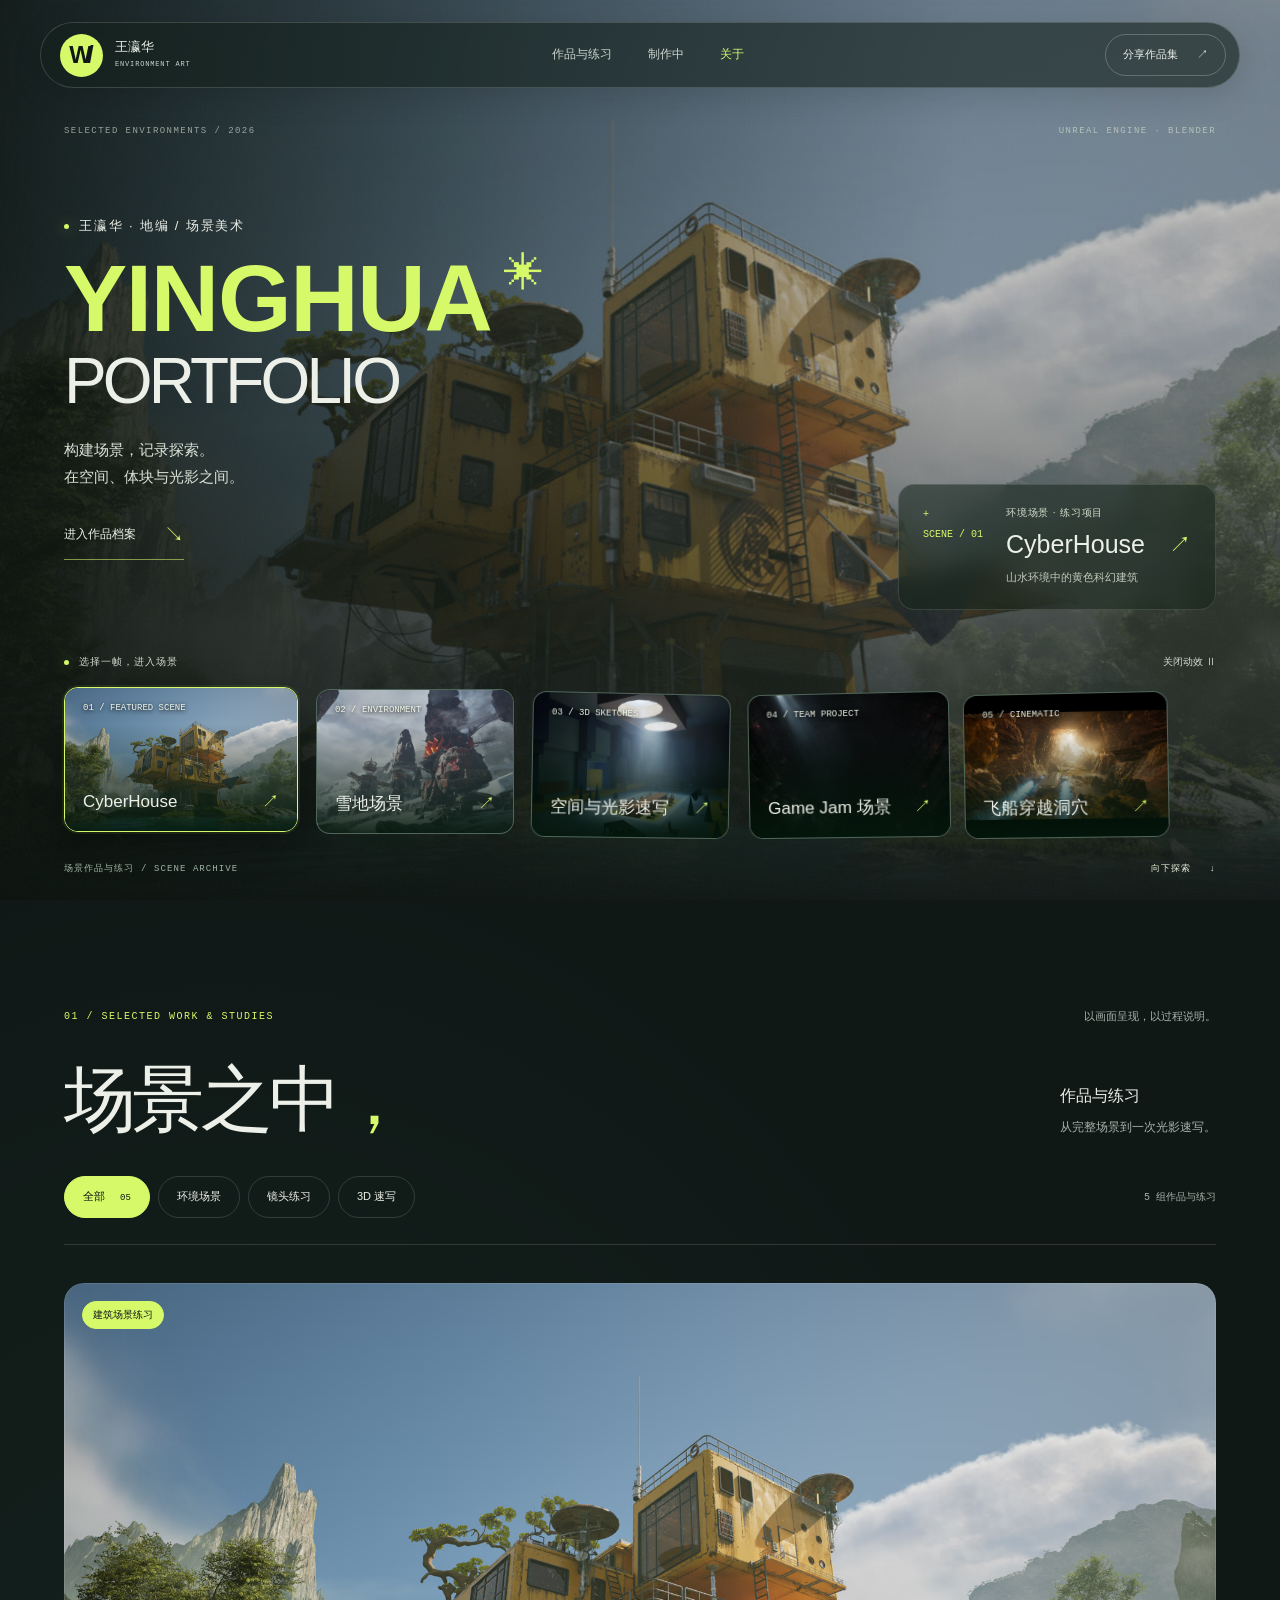
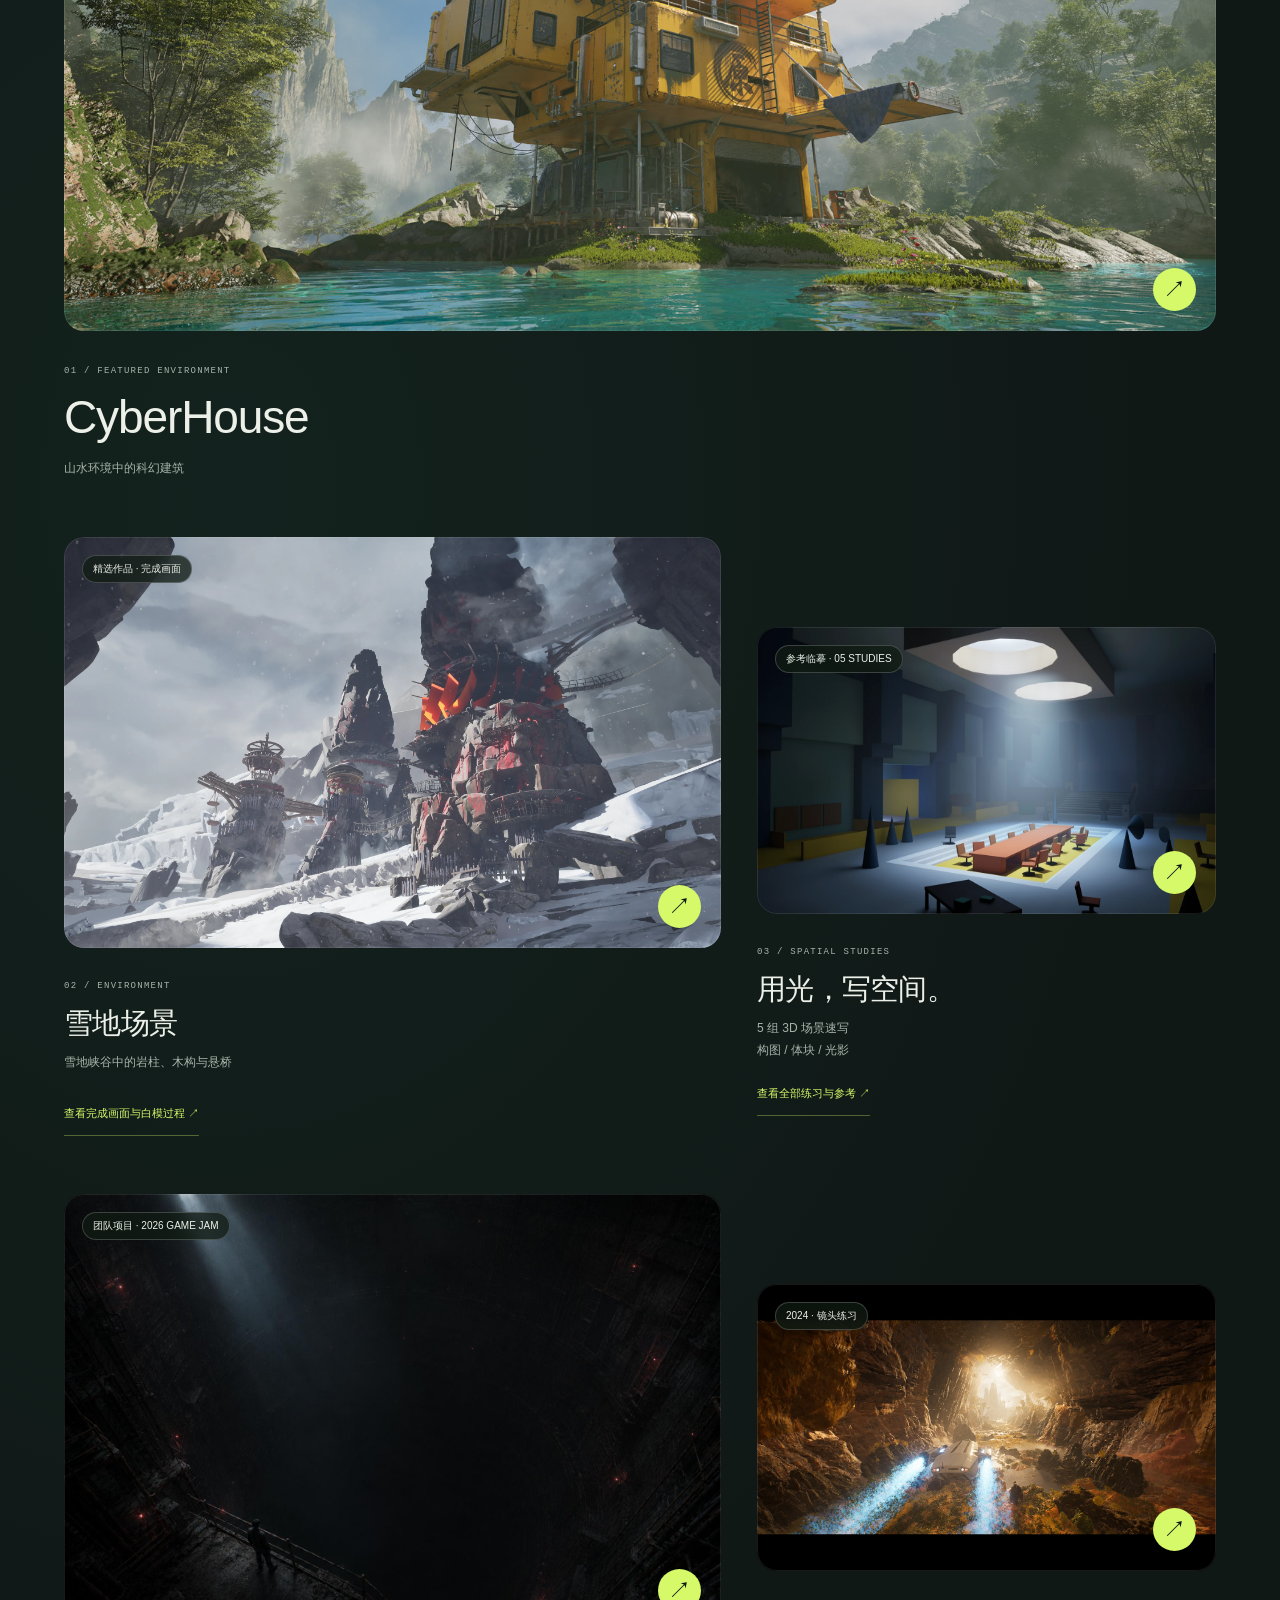
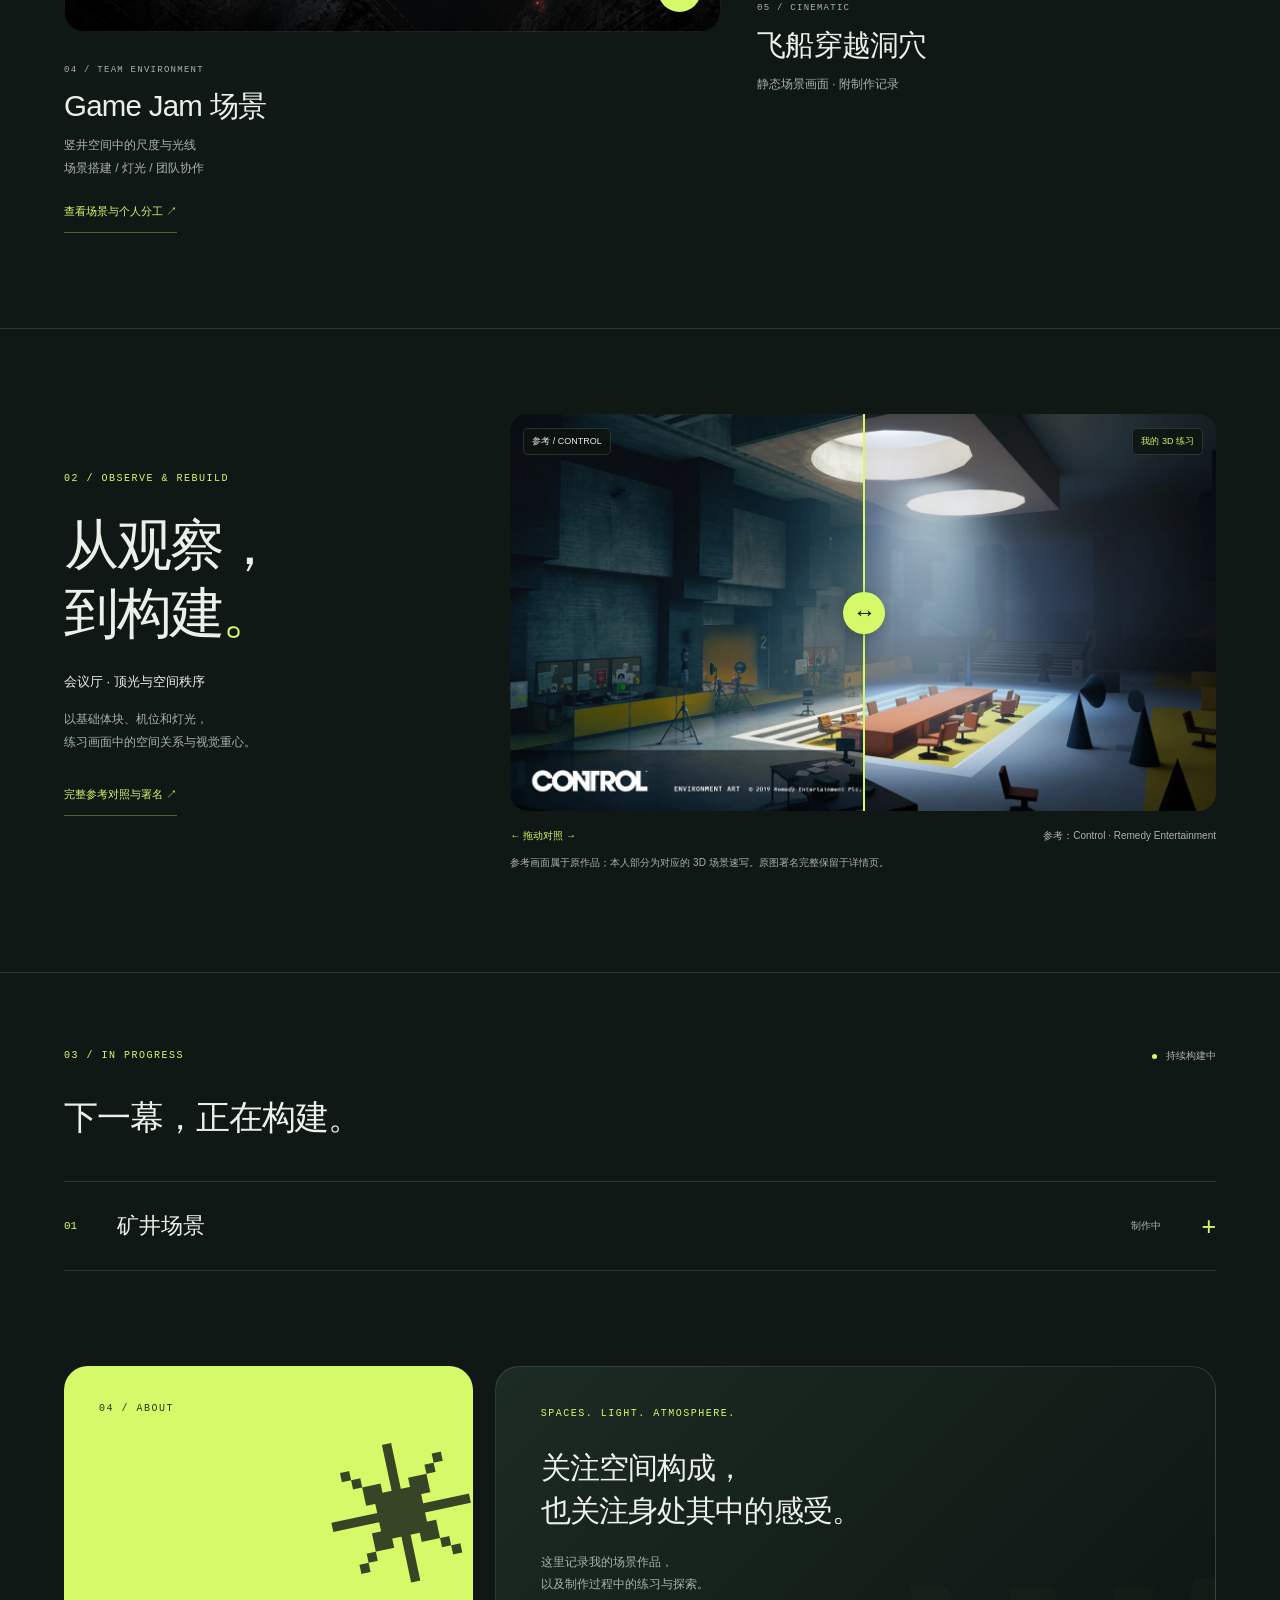
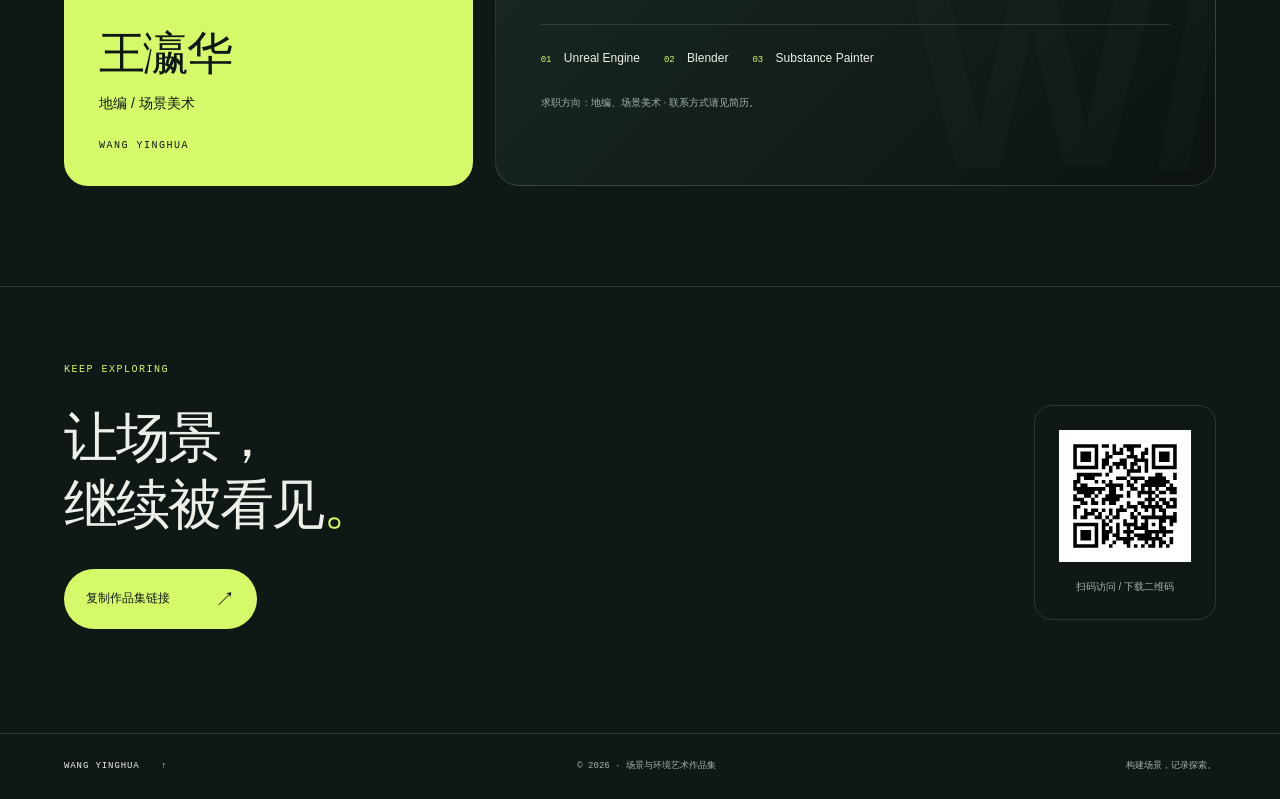
==== commit c9a1d6e1: "Feature CyberHouse and add lighting comparison sliders Make the yellow CyberHouse the default and fi" ====
--- a/index.html
+++ b/index.html
@@ -1,42 +1,41 @@
-<!doctype html>
-<html lang="zh-CN"><head>
-<meta charset="utf-8"><meta name="viewport" content="width=device-width,initial-scale=1">
-<title>王瀛华｜地编与场景美术作品集</title>
-<meta name="description" content="王瀛华的地编与场景美术作品集。雪地场景、Game Jam 团队项目、CyberHouse 场景练习与镜头、速写，附白模过程、个人分工及参考对照。">
-<meta name="theme-color" content="#101816"><link rel="canonical" href="https://lemonya1.github.io/">
-<meta property="og:title" content="王瀛华｜地编与场景美术"><meta property="og:description" content="构建场景，记录探索。"><meta property="og:type" content="website"><meta property="og:image" content="https://lemonya1.github.io/assets/snow-scene.webp">
-<link rel="icon" href="assets/favicon.svg" type="image/svg+xml"><link rel="stylesheet" href="experience.css"><script src="site.js" defer></script><script src="experience.js" defer></script>
-</head><body class="experience-home">
-<a class="skip" href="#content">跳至内容</a><header class="floating-header"><a class="identity" href="./" aria-label="王瀛华作品集首页"><span class="identity-mark">W<span>/</span></span><span>王瀛华<small>ENVIRONMENT ART</small></span></a><nav aria-label="主导航"><a href="./#studies">作品与练习</a><a href="./#current">制作中</a><a href="./#about">关于</a></nav><a class="nav-contact" href="./#share">分享作品集 <span aria-hidden="true">↗</span></a></header>
-<main id="content">
-<section class="scene-hero" aria-labelledby="hero-title">
- <div class="scene-backdrop" aria-hidden="true"><img class="scene-layer is-current" src="assets/snow-scene.webp" width="2560" height="1440" alt="" fetchpriority="high" data-backdrop="snow"><img class="scene-layer" src="assets/cyberhouse.jpg" width="1920" height="1080" alt="" loading="lazy" data-backdrop="cyberhouse"><img class="scene-layer" src="assets/flight.jpg" width="1672" height="940" alt="" loading="lazy" data-backdrop="flight"><img class="scene-layer scene-gamejam" src="assets/gamejam-scene.jpg" width="1536" height="1024" alt="" loading="lazy" data-backdrop="gamejam"><div class="scene-layer scene-sketch" data-backdrop="sketches"><img src="assets/sketch-control.webp" width="1440" height="1620" alt="" loading="lazy"></div></div>
- <div class="hero-vignette" aria-hidden="true"></div><div class="scene-grain" aria-hidden="true"></div>
- <div class="hero-topline"><span>SELECTED ENVIRONMENTS / 2026</span><span>UNREAL ENGINE · BLENDER</span></div>
- <div class="hero-wordmark"><p class="hero-eyebrow"><span class="signal-dot"></span> 王瀛华 · 地编 / 场景美术</p><h1 id="hero-title"><span class="name-line">YINGHUA<i aria-hidden="true">✳</i></span><span class="portfolio-line">PORTFOLIO</span><span class="sr-only">王瀛华作品集</span></h1><p class="hero-statement">构建场景，记录探索。<br>在空间、体块与光影之间。</p><a class="hero-browse" href="#studies">进入作品档案 <span aria-hidden="true">↘</span></a></div>
- <div class="scene-caption"><span class="scene-coordinate" aria-hidden="true">+<br>SCENE / <b data-scene-number>01</b></span><div><p data-scene-type>场景作品 · 完成画面</p><a href="project-snow.html" data-scene-link><span data-scene-name>雪地场景</span><span aria-hidden="true">↗</span></a><small data-scene-note>完成画面与白模制作过程</small></div></div>
- <div class="hero-bottom"><div class="strip-heading"><p><span class="signal-dot"></span> 选择一帧，进入场景</p><button class="motion-toggle" type="button" aria-pressed="false">关闭动效 <span aria-hidden="true">Ⅱ</span></button></div><div class="scene-strip" role="group" aria-label="首屏场景切换"><button class="scene-card is-active" type="button" data-scene="snow" aria-pressed="true" aria-label="预览雪地场景完成画面"><img src="assets/snow-scene.webp" alt="雪地峡谷中的岩柱、木构建筑与悬桥" width="2560" height="1440"><span class="strip-number">01 / FEATURED SCENE</span><span class="strip-title">雪地场景 <span>↗</span></span></button>
-  <button class="scene-card" type="button" data-scene="cyberhouse" aria-pressed="false" aria-label="预览 CyberHouse 建筑场景"><img src="assets/cyberhouse.jpg" alt="CyberHouse 场景练习缩略图" width="1920" height="1080"><span class="strip-number">02 / ENVIRONMENT</span><span class="strip-title">CyberHouse <span>↗</span></span></button>
-  <button class="scene-card" type="button" data-scene="sketches" aria-pressed="false" aria-label="预览 3D 场景速写"><span class="study-crop"><img src="assets/sketch-control.webp" alt="本人会议厅 3D 练习缩略图" width="1440" height="1620"></span><span class="strip-number">03 / 3D SKETCHES</span><span class="strip-title">空间与光影速写 <span>↗</span></span></button>
-  <button class="scene-card" type="button" data-scene="gamejam" aria-pressed="false" aria-label="预览 Game Jam 团队场景"><img src="assets/gamejam-scene.jpg" alt="Game Jam 竖井场景与顶部光束" width="1536" height="1024" loading="lazy"><span class="strip-number">04 / TEAM PROJECT</span><span class="strip-title">Game Jam 场景 <span>↗</span></span></button>
-  <button class="scene-card" type="button" data-scene="flight" aria-pressed="false" aria-label="预览飞船穿越洞穴"><img src="assets/flight.jpg" alt="飞船洞穴镜头缩略图" width="1672" height="940"><span class="strip-number">05 / CINEMATIC</span><span class="strip-title">飞船穿越洞穴 <span>↗</span></span></button>
- </div><div class="hero-footnote"><span>场景作品与练习 / SCENE ARCHIVE</span><a href="#studies">向下探索 <span aria-hidden="true">↓</span></a></div></div>
-</section>
-<section class="works-section section-shell" id="studies" aria-labelledby="studies-title">
- <div class="section-top"><p class="section-code">01 / SELECTED WORK & STUDIES</p><span class="section-side">以画面呈现，以过程说明。</span></div><div class="works-heading"><h2 id="studies-title">场景之中<span>，</span></h2><p>作品与练习<br><span>从完整场景到一次光影速写。</span></p></div>
- <div class="work-filters" role="group" aria-label="按作品类型筛选"><button type="button" class="is-active" data-filter="all" aria-pressed="true">全部 <small>05</small></button><button type="button" data-filter="environment" aria-pressed="false">环境场景</button><button type="button" data-filter="cinematic" aria-pressed="false">镜头练习</button><button type="button" data-filter="sketches" aria-pressed="false">3D 速写</button><p class="filter-status" role="status" aria-live="polite">5 组作品与练习</p></div>
- <div class="editorial-grid"><article class="project-card project-featured" data-category="environment"><a href="project-snow.html" class="project-visual" data-tilt><img src="assets/snow-scene.webp" alt="雪地场景完成画面：峡谷岩柱、木构建筑、悬桥与风雪" width="2560" height="1440" loading="lazy"><span class="work-badge">精选作品 · 完成画面</span><span class="open-disc" aria-hidden="true">↗</span></a><div class="project-card-meta"><span>01 / FEATURED ENVIRONMENT</span><h3><a href="project-snow.html">雪地场景</a></h3><p>雪地峡谷中的岩柱、木构与悬桥</p><a href="project-snow.html#process" class="inline-arrow">查看完成画面与白模过程 ↗</a></div></article>
-  <article class="project-card project-large" data-category="environment"><a href="study-cyberhouse.html" class="project-visual" data-tilt><img src="assets/cyberhouse.jpg" alt="山水环境中的黄色科幻建筑，CyberHouse 场景练习" width="1920" height="1080" loading="lazy"><span class="work-badge">建筑场景练习</span><span class="open-disc" aria-hidden="true">↗</span></a><div class="project-card-meta"><span>02 / ENVIRONMENT</span><h3><a href="study-cyberhouse.html">CyberHouse</a></h3><p>山水环境中的科幻建筑</p></div></article>
-  <article class="project-card project-offset project-sketch" data-category="sketches"><a href="study-sketches.html" class="project-visual" data-tilt><span class="study-crop"><img src="assets/sketch-control.webp" alt="本人会议厅的 3D 场景速写，展示顶光、长桌和空间体块" width="1440" height="1620" loading="lazy"></span><span class="work-badge">参考临摹 · 05 STUDIES</span><span class="open-disc" aria-hidden="true">↗</span></a><div class="project-card-meta"><span>03 / SPATIAL STUDIES</span><h3><a href="study-sketches.html">用光，写空间。</a></h3><p>5 组 3D 场景速写<br>构图 / 体块 / 光影</p><a class="inline-arrow" href="study-sketches.html">查看全部练习与参考 ↗</a></div></article>
-  <article class="project-card project-large project-team" data-category="environment"><a href="study-gamejam.html" class="project-visual" data-tilt><img src="assets/gamejam-scene.jpg" alt="Game Jam 团队项目的暗色竖井场景，人物站在环形栈道上，顶部光束照进深井" width="1536" height="1024" loading="lazy"><span class="work-badge">团队项目 · 2026 GAME JAM</span><span class="open-disc" aria-hidden="true">↗</span></a><div class="project-card-meta"><span>04 / TEAM ENVIRONMENT</span><h3><a href="study-gamejam.html">Game Jam 场景</a></h3><p>竖井空间中的尺度与光线<br>场景搭建 / 灯光 / 团队协作</p><a class="inline-arrow" href="study-gamejam.html#contribution">查看场景与个人分工 ↗</a></div></article>
-  <article class="project-card project-offset" data-category="cinematic"><a href="study-flight.html" class="project-visual" data-tilt><img src="assets/flight.jpg" alt="飞船穿过由暖光照亮的岩石洞穴" width="1672" height="940" loading="lazy"><span class="work-badge">2024 · 镜头练习</span><span class="open-disc" aria-hidden="true">↗</span></a><div class="project-card-meta"><span>05 / CINEMATIC</span><h3><a href="study-flight.html">飞船穿越洞穴</a></h3><p>2.8 秒无声镜头节选 · 附制作记录</p></div><button class="play-film" type="button" data-open-film><span aria-hidden="true">▶</span> 播放镜头 <span>00:03</span></button></article>
- </div>
-</section>
-<section class="comparison-section section-shell" aria-labelledby="comparison-title"><div class="comparison-copy"><p class="section-code">02 / OBSERVE & REBUILD</p><h2 id="comparison-title">从观察，<br>到构建<span>。</span></h2><p>会议厅 · 顶光与空间秩序</p><p class="subtle">以基础体块、机位和灯光，<br>练习画面中的空间关系与视觉重心。</p><a class="inline-arrow" href="study-sketches.html">完整参考对照与署名 ↗</a></div><div class="comparison-module"><div class="compare-stage" style="--split:50%"><div class="compare-study"><img src="assets/sketch-control.webp" alt="本人对应的会议厅3D练习" width="1440" height="1620" loading="lazy"></div><div class="compare-reference"><img src="assets/sketch-control.webp" alt="Control 原作参考画面" width="1440" height="1620" loading="lazy"></div><span class="compare-label reference-label">参考 / CONTROL</span><span class="compare-label study-label">我的 3D 练习</span><div class="compare-divider" aria-hidden="true"><span>↔</span></div><label class="sr-only" for="comparison-range">调整参考画面与本人练习的显示比例</label><input id="comparison-range" type="range" min="0" max="100" value="50" aria-valuetext="参考画面占 50%，本人练习占 50%"></div><div class="comparison-footer"><span>← 拖动对照 →</span><span>参考：Control · Remedy Entertainment</span></div><p class="reference-note">参考画面属于原作品；本人部分为对应的 3D 场景速写。原图署名完整保留于详情页。</p></div></section>
-<section class="progress-section section-shell" id="current" aria-labelledby="current-title"><div class="section-top"><p class="section-code">03 / IN PROGRESS</p><span class="status-dot">持续构建中</span></div><h2 id="current-title">下一幕，正在构建。</h2><div class="progress-list"><details><summary><span class="row-number">01</span><span>矿井场景</span><span class="progress-label">制作中</span><span class="expand-symbol" aria-hidden="true">+</span></summary><p>矿井场景正在制作。阶段画面、制作过程与完整展示将在后续补充。</p></details></div></section>
-<section class="about-section section-shell" id="about" aria-labelledby="about-title"><div class="about-lime"><span class="section-code">04 / ABOUT</span><span class="about-star" aria-hidden="true">✳</span><h2 id="about-title">王瀛华</h2><p>地编 / 场景美术</p><span class="about-english">WANG YINGHUA</span></div><div class="about-dark"><p class="section-code">SPACES. LIGHT. ATMOSPHERE.</p><h3>关注空间构成，<br>也关注身处其中的感受。</h3><p>这里记录我的场景作品，<br>以及制作过程中的练习与探索。</p><div class="tool-list"><span><small>01</small> Unreal Engine</span><span><small>02</small> Blender</span><span><small>03</small> Substance Painter</span></div><p class="about-contact">求职方向：地编、场景美术 · 联系方式请见简历。</p></div></section>
-<section class="share-section section-shell" id="share" aria-labelledby="share-title"><div><p class="section-code">KEEP EXPLORING</p><h2 id="share-title">让场景，<br>继续被看见<span>。</span></h2><button type="button" class="share-copy" data-copy-url>复制作品集链接 <span aria-hidden="true">↗</span></button><p class="copy-status" role="status" aria-live="polite"></p></div><a class="qr-link" href="assets/portfolio-qr.png" download="王瀛华作品集二维码.png"><img src="assets/portfolio-qr.svg" alt="作品集首页二维码" width="132" height="132" loading="lazy"><span>扫码访问 / 下载二维码</span></a></section>
-</main><footer class="experience-footer section-shell"><a href="#content">WANG YINGHUA <span aria-hidden="true">↑</span></a><span>© 2026 · 场景与环境艺术作品集</span><span>构建场景，记录探索。</span></footer>
-<dialog class="film-dialog" aria-labelledby="film-title"><div class="film-bar"><span id="film-title">飞船穿越洞穴 / 2024 场景练习</span><button type="button" data-close-film>关闭 ×</button></div><video controls playsinline preload="none" poster="assets/flight.jpg" aria-label="飞船洞口跟随镜头，无声，约2.8秒"><source src="assets/flight-follow-silent.mp4" type="video/mp4">浏览器不支持视频，可<a href="assets/flight-follow-silent.mp4">下载短片</a>。</video><p>洞口跟随镜头 · 原速度 · 无音轨 <a href="study-flight.html">查看制作记录 ↗</a></p></dialog>
-<div class="reading-progress" aria-hidden="true"></div>
-</body></html>+<!doctype html>
+<html lang="zh-CN"><head>
+<meta charset="utf-8"><meta name="viewport" content="width=device-width,initial-scale=1">
+<title>王瀛华｜地编与场景美术作品集</title>
+<meta name="description" content="王瀛华的地编与场景美术作品集。雪地场景、Game Jam 团队项目、CyberHouse 场景练习与镜头、速写，附白模过程、个人分工及参考对照。">
+<meta name="theme-color" content="#101816"><link rel="canonical" href="https://lemonya1.github.io/">
+<meta property="og:title" content="王瀛华｜地编与场景美术"><meta property="og:description" content="构建场景，记录探索。"><meta property="og:type" content="website"><meta property="og:image" content="https://lemonya1.github.io/assets/cyberhouse.jpg">
+<link rel="icon" href="assets/favicon.svg" type="image/svg+xml"><link rel="stylesheet" href="experience.css"><script src="site.js" defer></script><script src="experience.js" defer></script>
+</head><body class="experience-home">
+<a class="skip" href="#content">跳至内容</a><header class="floating-header"><a class="identity" href="./" aria-label="王瀛华作品集首页"><span class="identity-mark">W<span>/</span></span><span>王瀛华<small>ENVIRONMENT ART</small></span></a><nav aria-label="主导航"><a href="./#studies">作品与练习</a><a href="./#current">制作中</a><a href="./#about">关于</a></nav><a class="nav-contact" href="./#share">分享作品集 <span aria-hidden="true">↗</span></a></header>
+<main id="content">
+<section class="scene-hero" aria-labelledby="hero-title">
+ <div class="scene-backdrop" aria-hidden="true"><img class="scene-layer" src="assets/snow-scene.webp" width="2560" height="1440" alt="" loading="lazy" data-backdrop="snow"><img class="scene-layer is-current" src="assets/cyberhouse.jpg" width="1920" height="1080" alt="" fetchpriority="high" data-backdrop="cyberhouse"><img class="scene-layer" src="assets/flight.jpg" width="1672" height="940" alt="" loading="lazy" data-backdrop="flight"><img class="scene-layer scene-gamejam" src="assets/gamejam-scene.jpg" width="1536" height="1024" alt="" loading="lazy" data-backdrop="gamejam"><div class="scene-layer scene-sketch" data-backdrop="sketches"><img src="assets/sketch-control.webp" width="1440" height="1620" alt="" loading="lazy"></div></div>
+ <div class="hero-vignette" aria-hidden="true"></div><div class="scene-grain" aria-hidden="true"></div>
+ <div class="hero-topline"><span>SELECTED ENVIRONMENTS / 2026</span><span>UNREAL ENGINE · BLENDER</span></div>
+ <div class="hero-wordmark"><p class="hero-eyebrow"><span class="signal-dot"></span> 王瀛华 · 地编 / 场景美术</p><h1 id="hero-title"><span class="name-line">YINGHUA<i aria-hidden="true">✳</i></span><span class="portfolio-line">PORTFOLIO</span><span class="sr-only">王瀛华作品集</span></h1><p class="hero-statement">构建场景，记录探索。<br>在空间、体块与光影之间。</p><a class="hero-browse" href="#studies">进入作品档案 <span aria-hidden="true">↘</span></a></div>
+ <div class="scene-caption"><span class="scene-coordinate" aria-hidden="true">+<br>SCENE / <b data-scene-number>01</b></span><div><p data-scene-type>环境场景 · 练习项目</p><a href="study-cyberhouse.html" data-scene-link><span data-scene-name>CyberHouse</span><span aria-hidden="true">↗</span></a><small data-scene-note>山水环境中的黄色科幻建筑</small></div></div>
+ <div class="hero-bottom"><div class="strip-heading"><p><span class="signal-dot"></span> 选择一帧，进入场景</p><button class="motion-toggle" type="button" aria-pressed="false">关闭动效 <span aria-hidden="true">Ⅱ</span></button></div><div class="scene-strip" role="group" aria-label="首屏场景切换"><button class="scene-card is-active" type="button" data-scene="cyberhouse" aria-pressed="true" aria-label="预览 CyberHouse 建筑场景"><img src="assets/cyberhouse.jpg" alt="CyberHouse 场景练习缩略图" width="1920" height="1080"><span class="strip-number">01 / FEATURED SCENE</span><span class="strip-title">CyberHouse <span>↗</span></span></button>
+  <button class="scene-card" type="button" data-scene="snow" aria-pressed="false" aria-label="预览雪地场景完成画面"><img src="assets/snow-scene.webp" alt="雪地峡谷中的岩柱、木构建筑与悬桥" width="2560" height="1440"><span class="strip-number">02 / ENVIRONMENT</span><span class="strip-title">雪地场景 <span>↗</span></span></button>
+  <button class="scene-card" type="button" data-scene="sketches" aria-pressed="false" aria-label="预览 3D 场景速写"><span class="study-crop"><img src="assets/sketch-control.webp" alt="本人会议厅 3D 练习缩略图" width="1440" height="1620"></span><span class="strip-number">03 / 3D SKETCHES</span><span class="strip-title">空间与光影速写 <span>↗</span></span></button>
+  <button class="scene-card" type="button" data-scene="gamejam" aria-pressed="false" aria-label="预览 Game Jam 团队场景"><img src="assets/gamejam-scene.jpg" alt="Game Jam 竖井场景与顶部光束" width="1536" height="1024" loading="lazy"><span class="strip-number">04 / TEAM PROJECT</span><span class="strip-title">Game Jam 场景 <span>↗</span></span></button>
+  <button class="scene-card" type="button" data-scene="flight" aria-pressed="false" aria-label="预览飞船穿越洞穴"><img src="assets/flight.jpg" alt="飞船洞穴镜头缩略图" width="1672" height="940"><span class="strip-number">05 / CINEMATIC</span><span class="strip-title">飞船穿越洞穴 <span>↗</span></span></button>
+ </div><div class="hero-footnote"><span>场景作品与练习 / SCENE ARCHIVE</span><a href="#studies">向下探索 <span aria-hidden="true">↓</span></a></div></div>
+</section>
+<section class="works-section section-shell" id="studies" aria-labelledby="studies-title">
+ <div class="section-top"><p class="section-code">01 / SELECTED WORK & STUDIES</p><span class="section-side">以画面呈现，以过程说明。</span></div><div class="works-heading"><h2 id="studies-title">场景之中<span>，</span></h2><p>作品与练习<br><span>从完整场景到一次光影速写。</span></p></div>
+ <div class="work-filters" role="group" aria-label="按作品类型筛选"><button type="button" class="is-active" data-filter="all" aria-pressed="true">全部 <small>05</small></button><button type="button" data-filter="environment" aria-pressed="false">环境场景</button><button type="button" data-filter="cinematic" aria-pressed="false">镜头练习</button><button type="button" data-filter="sketches" aria-pressed="false">3D 速写</button><p class="filter-status" role="status" aria-live="polite">5 组作品与练习</p></div>
+ <div class="editorial-grid"><article class="project-card project-featured" data-category="environment"><a href="study-cyberhouse.html" class="project-visual" data-tilt><img src="assets/cyberhouse.jpg" alt="山水环境中的黄色科幻建筑，CyberHouse 场景练习" width="1920" height="1080" loading="lazy"><span class="work-badge">建筑场景练习</span><span class="open-disc" aria-hidden="true">↗</span></a><div class="project-card-meta"><span>01 / FEATURED ENVIRONMENT</span><h3><a href="study-cyberhouse.html">CyberHouse</a></h3><p>山水环境中的科幻建筑</p></div></article>
+  <article class="project-card project-large" data-category="environment"><a href="project-snow.html" class="project-visual" data-tilt><img src="assets/snow-scene.webp" alt="雪地场景完成画面：峡谷岩柱、木构建筑、悬桥与风雪" width="2560" height="1440" loading="lazy"><span class="work-badge">精选作品 · 完成画面</span><span class="open-disc" aria-hidden="true">↗</span></a><div class="project-card-meta"><span>02 / ENVIRONMENT</span><h3><a href="project-snow.html">雪地场景</a></h3><p>雪地峡谷中的岩柱、木构与悬桥</p><a href="project-snow.html#process" class="inline-arrow">查看完成画面与白模过程 ↗</a></div></article>
+  <article class="project-card project-offset project-sketch" data-category="sketches"><a href="study-sketches.html" class="project-visual" data-tilt><span class="study-crop"><img src="assets/sketch-control.webp" alt="本人会议厅的 3D 场景速写，展示顶光、长桌和空间体块" width="1440" height="1620" loading="lazy"></span><span class="work-badge">参考临摹 · 05 STUDIES</span><span class="open-disc" aria-hidden="true">↗</span></a><div class="project-card-meta"><span>03 / SPATIAL STUDIES</span><h3><a href="study-sketches.html">用光，写空间。</a></h3><p>5 组 3D 场景速写<br>构图 / 体块 / 光影</p><a class="inline-arrow" href="study-sketches.html">查看全部练习与参考 ↗</a></div></article>
+  <article class="project-card project-large project-team" data-category="environment"><a href="study-gamejam.html" class="project-visual" data-tilt><img src="assets/gamejam-scene.jpg" alt="Game Jam 团队项目的暗色竖井场景，人物站在环形栈道上，顶部光束照进深井" width="1536" height="1024" loading="lazy"><span class="work-badge">团队项目 · 2026 GAME JAM</span><span class="open-disc" aria-hidden="true">↗</span></a><div class="project-card-meta"><span>04 / TEAM ENVIRONMENT</span><h3><a href="study-gamejam.html">Game Jam 场景</a></h3><p>竖井空间中的尺度与光线<br>场景搭建 / 灯光 / 团队协作</p><a class="inline-arrow" href="study-gamejam.html#contribution">查看场景与个人分工 ↗</a></div></article>
+  <article class="project-card project-offset" data-category="cinematic"><a href="study-flight.html" class="project-visual" data-tilt><img src="assets/flight.jpg" alt="飞船穿过由暖光照亮的岩石洞穴" width="1672" height="940" loading="lazy"><span class="work-badge">2024 · 镜头练习</span><span class="open-disc" aria-hidden="true">↗</span></a><div class="project-card-meta"><span>05 / CINEMATIC</span><h3><a href="study-flight.html">飞船穿越洞穴</a></h3><p>静态场景画面 · 附制作记录</p></div></article>
+ </div>
+</section>
+<section class="comparison-section section-shell" aria-labelledby="comparison-title"><div class="comparison-copy"><p class="section-code">02 / OBSERVE & REBUILD</p><h2 id="comparison-title">从观察，<br>到构建<span>。</span></h2><p>会议厅 · 顶光与空间秩序</p><p class="subtle">以基础体块、机位和灯光，<br>练习画面中的空间关系与视觉重心。</p><a class="inline-arrow" href="study-sketches.html">完整参考对照与署名 ↗</a></div><div class="comparison-module"><div class="compare-stage" style="--split:50%"><div class="compare-study"><img src="assets/sketch-control.webp" alt="本人对应的会议厅3D练习" width="1440" height="1620" loading="lazy"></div><div class="compare-reference"><img src="assets/sketch-control.webp" alt="Control 原作参考画面" width="1440" height="1620" loading="lazy"></div><span class="compare-label reference-label">参考 / CONTROL</span><span class="compare-label study-label">我的 3D 练习</span><div class="compare-divider" aria-hidden="true"><span>↔</span></div><label class="sr-only" for="comparison-range">调整参考画面与本人练习的显示比例</label><input id="comparison-range" type="range" min="0" max="100" value="50" aria-valuetext="参考画面占 50%，本人练习占 50%"></div><div class="comparison-footer"><span>← 拖动对照 →</span><span>参考：Control · Remedy Entertainment</span></div><p class="reference-note">参考画面属于原作品；本人部分为对应的 3D 场景速写。原图署名完整保留于详情页。</p></div></section>
+<section class="progress-section section-shell" id="current" aria-labelledby="current-title"><div class="section-top"><p class="section-code">03 / IN PROGRESS</p><span class="status-dot">持续构建中</span></div><h2 id="current-title">下一幕，正在构建。</h2><div class="progress-list"><details><summary><span class="row-number">01</span><span>矿井场景</span><span class="progress-label">制作中</span><span class="expand-symbol" aria-hidden="true">+</span></summary><p>矿井场景正在制作。阶段画面、制作过程与完整展示将在后续补充。</p></details></div></section>
+<section class="about-section section-shell" id="about" aria-labelledby="about-title"><div class="about-lime"><span class="section-code">04 / ABOUT</span><span class="about-star" aria-hidden="true">✳</span><h2 id="about-title">王瀛华</h2><p>地编 / 场景美术</p><span class="about-english">WANG YINGHUA</span></div><div class="about-dark"><p class="section-code">SPACES. LIGHT. ATMOSPHERE.</p><h3>关注空间构成，<br>也关注身处其中的感受。</h3><p>这里记录我的场景作品，<br>以及制作过程中的练习与探索。</p><div class="tool-list"><span><small>01</small> Unreal Engine</span><span><small>02</small> Blender</span><span><small>03</small> Substance Painter</span></div><p class="about-contact">求职方向：地编、场景美术 · 联系方式请见简历。</p></div></section>
+<section class="share-section section-shell" id="share" aria-labelledby="share-title"><div><p class="section-code">KEEP EXPLORING</p><h2 id="share-title">让场景，<br>继续被看见<span>。</span></h2><button type="button" class="share-copy" data-copy-url>复制作品集链接 <span aria-hidden="true">↗</span></button><p class="copy-status" role="status" aria-live="polite"></p></div><a class="qr-link" href="assets/portfolio-qr.png" download="王瀛华作品集二维码.png"><img src="assets/portfolio-qr.svg" alt="作品集首页二维码" width="132" height="132" loading="lazy"><span>扫码访问 / 下载二维码</span></a></section>
+</main><footer class="experience-footer section-shell"><a href="#content">WANG YINGHUA <span aria-hidden="true">↑</span></a><span>© 2026 · 场景与环境艺术作品集</span><span>构建场景，记录探索。</span></footer>
+<div class="reading-progress" aria-hidden="true"></div>
+</body></html>
--- a/experience.css
+++ b/experience.css
@@ -1,38 +1,47 @@
-@charset "UTF-8";
-:root{color-scheme:dark;--ink:#101816;--paper:#ecf0e8;--dim:#a6b3aa;--lime:#d5f969;--line:#ffffff21;--ease:cubic-bezier(.2,.75,.25,1);font-family:Arial,'Microsoft YaHei','PingFang SC',sans-serif;font-synthesis:none}
-*{box-sizing:border-box}html{scroll-behavior:smooth;scroll-padding-top:120px}body{margin:0;background:var(--ink);color:var(--paper);line-height:1.6}a{color:inherit;text-decoration:none}button,input{font:inherit}button{cursor:pointer}button,a,input{-webkit-tap-highlight-color:transparent}img{display:block;max-width:100%;height:auto}h1,h2,h3,p{margin:0}h1,h2,h3{font-weight:500}button{color:inherit}a:focus-visible,button:focus-visible,input:focus-visible,summary:focus-visible{outline:2px solid var(--lime);outline-offset:6px}::selection{background:var(--lime);color:var(--ink)}[hidden]{display:none!important}.sr-only{position:absolute;width:1px;height:1px;padding:0;margin:-1px;overflow:hidden;clip:rect(0,0,0,0);white-space:nowrap;border:0}.skip{position:fixed;z-index:200;top:0;left:24px;background:var(--lime);color:var(--ink);padding:14px;transform:translateY(-110%)}.skip:focus{transform:none}.section-shell{max-width:1440px;margin:auto;padding-inline:64px}
-/* Floating navigation */
-.floating-header{position:fixed;z-index:50;top:22px;left:50%;transform:translateX(-50%);width:calc(100% - 80px);max-width:1320px;height:66px;padding:9px 13px 9px 19px;display:flex;align-items:center;justify-content:space-between;gap:24px;border:1px solid #ffffff28;border-radius:50px;background:#14221c9c;backdrop-filter:blur(18px);box-shadow:0 8px 32px #0002;transition:background .3s}
-.identity{display:flex;gap:12px;align-items:center;font-size:13px;line-height:1.3;white-space:nowrap}.identity-mark{display:flex;align-items:center;justify-content:center;width:43px;height:43px;border-radius:50%;background:var(--lime);color:var(--ink);font:bold 24px Arial;letter-spacing:-5px;padding-right:5px}.identity-mark span{display:inline}.identity small{display:block;font:7px/1.6 'Courier New',monospace;letter-spacing:.12em;margin-top:3px;color:#cbd5cd}.floating-header nav{display:flex;gap:36px;font-size:12px;color:#cdd5ce}.floating-header nav a{padding:10px 0;transition:color .2s}.floating-header nav a:hover,.floating-header nav a.is-active{color:var(--lime)}.nav-contact{font-size:11px;border:1px solid #ffffff3a;border-radius:30px;padding:11px 17px;white-space:nowrap}.nav-contact span{margin-left:16px}.nav-contact:hover{background:var(--lime);color:var(--ink);border-color:var(--lime)}
-/* Scene explorer */
-.scene-hero{position:relative;min-height:820px;height:100svh;max-height:1200px;overflow:hidden;isolation:isolate;background:#233b30}.scene-backdrop,.hero-vignette,.scene-grain{position:absolute;inset:0;pointer-events:none}.scene-backdrop{z-index:-4;transform:scale(1.035) translate3d(var(--scene-x,0px),var(--scene-y,0px),0);transition:transform 1.1s var(--ease)}.scene-layer{position:absolute;inset:0;width:100%;height:100%;object-fit:cover;object-position:58% 50%;opacity:0;transition:opacity .8s var(--ease);filter:brightness(.86) saturate(.85)}.scene-layer.is-current{opacity:1}.scene-sketch{overflow:hidden}.scene-sketch img{width:100%;height:200%;max-width:none;object-fit:cover;position:absolute;top:-100%}.hero-vignette{z-index:-3;background:linear-gradient(90deg,#08100bdd 0%,#08100b59 43%,#08100b08 75%),linear-gradient(0deg,#101816 0%,#10181699 17%,transparent 65%)}.scene-grain{z-index:-2;opacity:.13;background-image:url("data:image/svg+xml,%3Csvg xmlns='http://www.w3.org/2000/svg' width='160' height='160'%3E%3Cfilter id='n'%3E%3CfeTurbulence type='fractalNoise' baseFrequency='.8' numOctaves='3' stitchTiles='stitch'/%3E%3C/filter%3E%3Crect width='100%25' height='100%25' opacity='.35' filter='url(%23n)'/%3E%3C/svg%3E")}
-.hero-topline{position:absolute;left:64px;right:64px;top:126px;display:flex;justify-content:space-between;font:9px 'Courier New',monospace;letter-spacing:.16em;color:#d8e2d4a6}.hero-wordmark{position:absolute;left:max(64px,calc((100vw - 1312px)/2));top:clamp(190px,24vh,310px);z-index:2}.hero-eyebrow{font-size:13px;letter-spacing:.14em;display:flex;align-items:center;gap:10px;margin-bottom:19px}.signal-dot{display:inline-block;background:var(--lime);width:5px;height:5px;border-radius:50%;box-shadow:0 0 14px #d5f9698c;flex-shrink:0}.hero-wordmark h1{line-height:.9;letter-spacing:-.055em;font-family:Arial,'Microsoft YaHei',sans-serif}.name-line{font-size:clamp(70px,7.4vw,128px);font-weight:800;color:var(--lime);display:block}.name-line i{display:inline-block;font-style:normal;font-size:.42em;vertical-align:top;margin:0 0 0 12px;animation:star-turn 28s linear infinite}.portfolio-line{display:block;font-size:clamp(45px,5vw,82px);font-weight:400;letter-spacing:-.06em;margin-top:12px}.hero-statement{font-size:15px;line-height:1.85;color:#dae3d8;margin-top:25px}.hero-browse{display:inline-flex;align-items:center;gap:28px;margin-top:27px;font-size:12px;padding-bottom:9px;border-bottom:1px solid #d5f9698c}.hero-browse span{font-size:20px;color:var(--lime)}.hero-browse:hover{color:var(--lime)}
-.scene-caption{position:absolute;right:64px;bottom:290px;display:flex;gap:23px;max-width:340px;align-items:flex-start;padding:20px 24px;border:1px solid #ffffff20;border-radius:16px;background:#15251b88;backdrop-filter:blur(12px)}.scene-coordinate{font:10px/2 'Courier New',monospace;color:var(--lime)}.scene-coordinate b{font-weight:normal}.scene-caption p{font-size:10px;color:#d4dece;letter-spacing:.08em}.scene-caption a{font-size:25px;display:flex;align-items:center;gap:24px;line-height:1.5;margin-top:5px}.scene-caption a>span:last-child{color:var(--lime);font-size:22px}.scene-caption small{font-size:11px;color:#c1cbbb}.hero-bottom{position:absolute;left:64px;right:64px;bottom:24px;max-width:1312px;margin:auto}.strip-heading{display:flex;justify-content:space-between;align-items:center;margin-bottom:15px;color:#cfdbce;font-size:10px;letter-spacing:.1em}.strip-heading p{display:flex;align-items:center;gap:10px}.motion-toggle{background:none;border:0;font-size:10px;padding:8px 0;color:#d2dccf}.motion-toggle span{margin-left:10px;color:var(--lime)}.scene-strip{display:flex;gap:18px;align-items:stretch;perspective:1200px;max-width:930px}.scene-card{position:relative;flex:1;min-width:0;height:145px;text-align:left;background:#203a2b;border:1px solid #ffffff37;border-radius:14px;overflow:hidden;transform:rotateY(-5deg) rotateZ(-1deg);transition:flex .6s var(--ease),transform .5s var(--ease),border .3s,box-shadow .3s;padding:0}.scene-card:nth-child(2){transform:rotateY(0deg) translateY(-4px)}.scene-card:nth-child(3){transform:rotateY(5deg) rotateZ(1deg)}.scene-card>img,.scene-card>.study-crop{position:absolute;inset:0;width:100%;height:100%;object-fit:cover}.scene-card:after{content:'';position:absolute;inset:0;background:linear-gradient(0deg,#04170ce8,transparent 75%);pointer-events:none}.scene-card.is-active{flex:1.18;border-color:var(--lime);transform:rotate(0) translateY(-6px);box-shadow:0 0 0 2px #d5f96912,0 12px 36px #0005}.scene-card:hover{transform:translateY(-10px) rotate(0);border-color:var(--lime)}.strip-number,.strip-title{position:absolute;z-index:2;left:18px;right:18px}.strip-number{top:15px;font:9px 'Courier New',monospace;color:#eff4e7;text-shadow:0 1px 4px #000}.strip-title{bottom:16px;font-size:17px;display:flex;justify-content:space-between}.strip-title>span{color:var(--lime)}.hero-footnote{display:flex;justify-content:space-between;font:9px/1.4 'Courier New',monospace;letter-spacing:.12em;color:#a5b9a9;margin-top:25px}.hero-footnote a{color:#e7efdd}.hero-footnote a span{margin-left:12px}.study-crop{display:block;position:relative;overflow:hidden}.study-crop img{position:absolute;top:-100%;left:0;width:100%;height:200%;object-fit:fill;max-width:none}
-/* Editorial project archive */
-.works-section{padding-block:108px 95px;background:radial-gradient(ellipse at 18% 45%,#1831296b,transparent 63%)}.section-top{display:flex;justify-content:space-between;align-items:center;gap:20px}.section-code{font:10px/1.6 'Courier New',monospace;letter-spacing:.15em;color:var(--lime)}.section-side{font-size:11px;color:var(--dim)}.works-heading{display:flex;justify-content:space-between;align-items:flex-end;margin:30px 0 34px}.works-heading h2{font-size:clamp(44px,5.6vw,80px);letter-spacing:-.05em;line-height:1.2}.works-heading h2>span,.comparison-copy h2>span,.share-section h2>span{color:var(--lime)}.works-heading>p{font-size:16px;line-height:1.9}.works-heading>p>span{font-size:12px;color:var(--dim)}.work-filters{display:flex;gap:8px;align-items:center;border-bottom:1px solid var(--line);padding-bottom:26px;margin-bottom:38px;flex-wrap:wrap}.work-filters button{border:1px solid #ffffff24;border-radius:30px;background:transparent;font-size:11px;padding:10px 18px;min-height:42px;transition:background .25s,color .25s}.work-filters button.is-active{background:var(--lime);border-color:var(--lime);color:var(--ink)}.work-filters button small{font:9px 'Courier New',monospace;margin-left:12px}.filter-status{font:10px 'Courier New',monospace;color:var(--dim);margin-left:auto}.editorial-grid{display:grid;grid-template-columns:repeat(12,1fr);gap:58px 36px;align-items:start}.project-card{grid-column:span 5;min-width:0}.project-large{grid-column:span 7}.project-offset{padding-top:90px}.project-visual{position:relative;display:block;aspect-ratio:16/10;border-radius:20px;overflow:hidden;background:#172b22;transform:perspective(1000px) rotateX(var(--tilt-x,0deg)) rotateY(var(--tilt-y,0deg));transition:transform .55s var(--ease),box-shadow .4s;will-change:auto}.project-visual>img,.project-visual>.study-crop{width:100%;height:100%;object-fit:cover}.project-visual>img{transition:transform .7s var(--ease)}.project-visual:after{content:'';position:absolute;inset:0;border:1px solid #ffffff18;border-radius:inherit;pointer-events:none}.project-visual:hover{box-shadow:0 22px 55px #0006}.project-visual:hover>img{transform:scale(1.035)}.work-badge{position:absolute;top:18px;left:18px;font-size:10px;border:1px solid #ffffff30;border-radius:20px;padding:5px 10px;background:#101b13bf;backdrop-filter:blur(8px)}.open-disc{position:absolute;right:20px;bottom:20px;border-radius:50%;width:43px;height:43px;display:grid;place-items:center;background:var(--lime);color:var(--ink);font-size:23px;transition:transform .3s}.project-visual:hover .open-disc{transform:rotate(45deg)}.project-card-meta{padding-top:22px}.project-card-meta>span{font:9px 'Courier New',monospace;letter-spacing:.14em;color:var(--dim)}.project-card-meta h3{font-size:clamp(23px,2.3vw,34px);letter-spacing:-.025em;margin-top:8px;line-height:1.3}.project-card-meta p{font-size:12px;color:var(--dim);line-height:1.85;margin-top:9px}.play-film{display:flex;align-items:center;gap:12px;background:transparent;border:0;border-bottom:1px solid var(--line);padding:18px 0 14px;width:100%;font-size:11px;margin-top:12px;text-align:left}.play-film>span:first-child{color:var(--lime)}.play-film>span:last-child{margin-left:auto;color:var(--dim);font:10px 'Courier New',monospace}.play-film:hover{color:var(--lime)}.project-wide{grid-column:1/-1;display:grid;grid-template-columns:1.4fr 1fr;gap:45px;align-items:center}.project-wide .project-visual{aspect-ratio:16/9}.project-wide .project-card-meta{padding:0}.project-wide h3{font-size:40px}.inline-arrow{display:inline-block;font-size:11px;color:var(--lime);padding:12px 0;border-bottom:1px solid #d5f96955;margin-top:20px}.editorial-grid.is-filtered{grid-template-columns:repeat(2,1fr)}.editorial-grid.is-filtered .project-card{grid-column:1/-1;max-width:1000px;padding-top:0}.editorial-grid.is-filtered .project-card:not(.project-wide){display:grid;grid-template-columns:1.4fr 1fr;gap:28px}.editorial-grid.is-filtered .play-film{grid-column:2}
-/* Reference and personal study comparison */
-.comparison-section{padding-block:85px 100px;border-top:1px solid var(--line);display:grid;grid-template-columns:.8fr 1.5fr;gap:70px;align-items:center}.comparison-copy h2{font-size:clamp(36px,4.3vw,61px);line-height:1.25;letter-spacing:-.04em;margin:24px 0}.comparison-copy>p:not(.section-code){font-size:13px}.comparison-copy .subtle{color:var(--dim);font-size:12px!important;line-height:1.9;margin-top:15px}.compare-stage{position:relative;aspect-ratio:16/9;isolation:isolate;overflow:hidden;border-radius:18px;background:#18231c;touch-action:pan-y}.compare-study,.compare-reference{position:absolute;inset:0;overflow:hidden}.compare-study img,.compare-reference img{position:absolute;width:100%;max-width:none;height:200%;object-fit:fill;left:0}.compare-study img{top:-100%}.compare-reference img{top:0}.compare-reference{clip-path:inset(0 calc(100% - var(--split)) 0 0)}.compare-label{position:absolute;top:14px;background:#0c150fce;border:1px solid #ffffff20;padding:5px 8px;border-radius:5px;font-size:9px}.reference-label{left:13px}.study-label{right:13px;color:var(--lime)}.compare-divider{position:absolute;top:0;bottom:0;width:2px;left:var(--split);background:var(--lime);pointer-events:none}.compare-divider span{position:absolute;top:50%;left:50%;transform:translate(-50%,-50%);width:42px;height:42px;border-radius:50%;display:grid;place-items:center;background:var(--lime);color:var(--ink);font-size:23px;box-shadow:0 3px 18px #0004}.compare-stage input{position:absolute;inset:0;width:100%;height:100%;margin:0;opacity:0;cursor:ew-resize}.compare-stage:focus-within{outline:2px solid var(--lime);outline-offset:5px}.comparison-footer{display:flex;justify-content:space-between;gap:16px;font-size:10px;color:var(--dim);margin-top:17px}.comparison-footer>span:first-child{color:var(--lime)}.reference-note{font-size:10px;line-height:1.8;color:var(--dim);margin-top:10px}
-/* Work in progress and artist */
-.progress-section{padding-block:75px 95px;border-top:1px solid var(--line)}.status-dot{font-size:10px;color:var(--dim);display:flex;align-items:center;gap:9px}.status-dot:before{content:'';height:5px;width:5px;border-radius:50%;background:var(--lime)}.progress-section h2{font-size:34px;margin:26px 0 36px;letter-spacing:-.03em}.progress-list{border-top:1px solid var(--line)}.progress-list details{border-bottom:1px solid var(--line)}.progress-list summary{display:flex;align-items:center;gap:40px;list-style:none;cursor:pointer;padding:24px 0;font-size:22px}.progress-list summary::-webkit-details-marker{display:none}.row-number{font:11px 'Courier New',monospace;color:var(--lime)}.progress-label{font-size:10px;color:var(--dim);margin-left:auto}.expand-symbol{font-size:25px;transition:transform .3s;color:var(--lime)}details[open] .expand-symbol{transform:rotate(45deg)}.progress-list details>p{margin:0 0 24px 54px;font-size:12px;color:var(--dim)}.about-section{padding-block:0 100px;display:grid;grid-template-columns:.85fr 1.5fr;gap:22px}.about-lime{position:relative;overflow:hidden;padding:35px;border-radius:24px;background:var(--lime);color:var(--ink);min-height:420px;display:flex;flex-direction:column;align-items:start}.about-lime .section-code{color:#283719}.about-star{font-size:150px;line-height:1;position:absolute;right:-10px;top:80px;opacity:.8;transform:rotate(-12deg)}.about-lime h2{position:relative;font-size:46px;line-height:1.25;margin-top:auto;margin-bottom:10px;letter-spacing:-.04em}.about-lime p{font-size:14px;position:relative}.about-english{font:10px 'Courier New',monospace;letter-spacing:.15em;margin-top:25px}.about-dark{background:linear-gradient(135deg,#1c2b23,#0c1311);border:1px solid var(--line);border-radius:24px;padding:39px 45px;position:relative;overflow:hidden}.about-dark:after{content:'W/';position:absolute;right:-12px;bottom:5px;font:bold 260px/.8 Arial;color:#c9f56904;pointer-events:none}.about-dark h3{font-size:30px;line-height:1.45;letter-spacing:-.03em;margin-top:24px}.about-dark>p:not(.section-code){font-size:12px;color:var(--dim);line-height:1.9;margin-top:18px}.tool-list{display:flex;gap:24px;flex-wrap:wrap;border-top:1px solid var(--line);padding-top:24px;margin-top:28px}.tool-list>span{font-size:12px}.tool-list small{font:9px 'Courier New',monospace;color:var(--lime);margin-right:9px}.about-dark .about-contact{font-size:10px!important;margin-top:25px!important}.share-section{padding-block:75px 70px;display:flex;align-items:center;justify-content:space-between;gap:40px;border-top:1px solid var(--line)}.share-section h2{font-size:54px;line-height:1.25;letter-spacing:-.04em;margin-top:26px}.share-copy{background:var(--lime);color:var(--ink);border:0;border-radius:50px;padding:14px 22px;font-size:12px;margin-top:30px;display:inline-flex;gap:45px;align-items:center}.share-copy:hover{background:#e2ff93}.share-copy>span{font-size:20px}.copy-status{font-size:11px;color:var(--lime);line-height:1.7;min-height:22px;margin-top:12px;overflow-wrap:anywhere}.qr-link{display:flex;align-items:center;flex-direction:column;gap:17px;padding:24px;border:1px solid var(--line);border-radius:18px}.qr-link img{width:132px;height:132px;background:white}.qr-link span{font-size:10px;color:var(--dim)}.experience-footer{display:flex;align-items:center;justify-content:space-between;gap:20px;padding-block:25px;border-top:1px solid var(--line);color:var(--dim);font:9px/1.7 'Courier New',monospace}.experience-footer a{color:var(--paper);letter-spacing:.1em}.experience-footer a>span{color:var(--lime);margin-left:15px}.reading-progress{position:fixed;top:0;left:0;z-index:100;width:100%;height:2px;background:var(--lime);transform:scaleX(var(--reading,0));transform-origin:left;pointer-events:none}
-/* Cinema modal, project detail compatibility */
-.film-dialog{padding:22px;background:#101816;border:1px solid #ffffff35;border-radius:20px;color:var(--paper);width:min(1100px,calc(100vw - 40px));max-height:calc(100dvh - 40px);overflow:auto}.film-dialog::backdrop{background:#030806ed;backdrop-filter:blur(12px)}.film-bar{display:flex;justify-content:space-between;align-items:center;gap:20px;font-size:12px;padding-bottom:18px}.film-bar button{background:#ffffff08;border:1px solid #ffffff40;border-radius:30px;padding:9px 16px;min-height:44px;font-size:12px;white-space:nowrap}.film-dialog video{width:100%;max-height:70dvh;display:block;background:black;aspect-ratio:16/9}.film-dialog>p{display:flex;justify-content:space-between;gap:20px;font-size:11px;color:var(--dim);padding-top:15px}.film-dialog>p a{color:var(--lime)}.experience-detail{--bg:#101816;--text:#ecf0e8;--soft:#a6b3aa;--accent:#d5f969;--max:1380px}.experience-detail .project-top{padding-top:130px}.experience-detail .project-title{padding-top:35px}.experience-detail .image-open{border-radius:16px;overflow:hidden}.experience-detail .video{border-radius:16px}.experience-detail .project-title h1{font-size:clamp(32px,4.5vw,62px)}.experience-detail .lightbox{background:#08100cf5}.experience-detail .lightbox-controls button,.experience-detail .lightbox-close{border-radius:25px}.experience-detail .lightbox img{border-radius:4px}.experience-detail .project-jump a{border-radius:25px;border:1px solid var(--line);padding:9px 14px}.experience-detail .project-category .study-badge{border-radius:25px}.experience-detail .image-open>span{border-radius:25px}.experience-detail .sketch-grid{gap:55px 36px}.experience-detail .site-footer{font-family:'Courier New',monospace}.experience-detail .floating-header .identity small{margin-top:3px}
-@keyframes star-turn{to{transform:rotate(360deg)}}
-@media(min-width:1800px){.hero-wordmark{top:27vh}.scene-caption{right:max(64px,calc((100vw - 1312px)/2));bottom:310px}.hero-topline{left:max(64px,calc((100vw - 1312px)/2));right:max(64px,calc((100vw - 1312px)/2))}.scene-strip{max-width:1000px}.scene-card{height:160px}}
-@media(max-width:1100px){.section-shell{padding-inline:36px}.hero-wordmark{left:40px}.hero-topline{left:40px;right:40px}.hero-bottom{left:40px;right:40px}.scene-caption{right:40px;bottom:285px;max-width:280px;padding:17px}.scene-caption a{font-size:21px}.scene-coordinate{display:none}.scene-strip{max-width:800px}.floating-header{width:calc(100% - 48px)}.comparison-section{gap:35px;grid-template-columns:.8fr 1.3fr}.about-dark{padding:32px}.about-lime{padding:30px}.about-dark h3{font-size:25px}.tool-list{gap:16px}}
-@media(max-width:800px){.floating-header{top:16px;height:60px}.floating-header nav{gap:22px}.nav-contact{display:none}.hero-topline{top:106px}.hero-wordmark{top:180px}.name-line{font-size:75px}.portfolio-line{font-size:50px}.scene-hero{height:900px;min-height:820px}.scene-caption{bottom:260px;max-width:none;left:40px;right:auto}.scene-caption a{font-size:19px}.scene-caption small{display:none}.scene-caption p{font-size:9px}.scene-caption{padding:12px 17px}.scene-strip{gap:12px}.scene-card{height:130px;transform:none!important}.strip-title{font-size:14px;left:13px;right:13px}.strip-number{font-size:8px;left:13px}.hero-bottom{bottom:25px}.works-section{padding-block:75px 65px}.works-heading{align-items:center}.works-heading h2{font-size:49px}.works-heading>p{font-size:13px}.works-heading>p>span{font-size:10px}.editorial-grid{gap:38px 22px}.project-offset{padding-top:55px}.project-wide{gap:25px}.project-wide h3{font-size:28px}.comparison-section{grid-template-columns:1fr;padding-block:65px;gap:30px}.comparison-copy h2 br{display:none}.comparison-copy h2{font-size:40px}.comparison-copy .subtle br{display:none}.comparison-copy .inline-arrow{margin-top:8px}.progress-section{padding-block:60px}.about-section{gap:16px;padding-bottom:65px;grid-template-columns:.9fr 1.3fr}.about-lime{min-height:380px;padding:25px}.about-lime h2{font-size:38px}.about-star{font-size:125px;top:80px}.about-dark{padding:27px}.about-dark h3{font-size:22px}.tool-list{display:grid;gap:10px;padding-top:17px;margin-top:20px}.share-section h2{font-size:43px}.experience-footer{flex-wrap:wrap}.experience-detail .project-top{padding-top:110px}}
-@media(max-width:540px){html{scroll-padding-top:95px}.section-shell{padding-inline:23px}.floating-header{width:calc(100% - 28px);top:13px;padding:7px 13px;gap:15px;height:56px}.identity{font-size:12px;gap:9px}.identity-mark{width:34px;height:34px;font-size:20px;letter-spacing:-4px}.identity small{font-size:6px}.floating-header nav{gap:18px;font-size:11px}.floating-header nav a:nth-child(2){display:none}.scene-hero{height:880px;min-height:880px;max-height:none}.hero-topline{left:24px;right:24px;top:94px;font-size:8px}.hero-topline>span:last-child{display:none}.hero-wordmark{left:24px;right:24px;top:145px}.hero-eyebrow{font-size:11px;letter-spacing:.08em;margin-bottom:20px}.name-line{font-size:clamp(43px,12.7vw,68px);letter-spacing:-.055em;white-space:nowrap}.name-line i{font-size:.4em;margin-left:8px}.portfolio-line{font-size:clamp(34px,10.5vw,53px);margin-top:11px;letter-spacing:-.05em}.hero-statement{font-size:12px;line-height:1.8;margin-top:21px}.hero-browse{margin-top:20px;font-size:11px;padding-bottom:5px}.scene-backdrop{inset:0;transform:none!important}.scene-layer{object-position:59% center;filter:brightness(.7) saturate(.85)}.hero-vignette{background:linear-gradient(180deg,#0b190e80 0%,#0b190e55 35%,#0b190e00 60%,#101816 100%),linear-gradient(90deg,#09170b9c,transparent 95%)}.scene-caption{left:24px;right:24px;bottom:225px;max-width:260px;background:#13251dad;border-radius:12px;backdrop-filter:blur(8px);padding:11px 15px}.scene-caption a{font-size:20px;margin-top:3px;gap:35px}.hero-bottom{left:24px;right:24px;bottom:20px}.strip-heading{font-size:9px;letter-spacing:.02em;margin-bottom:12px}.motion-toggle{font-size:9px}.motion-toggle span{margin-left:4px}.scene-strip{gap:10px;overflow-x:auto;scroll-snap-type:x mandatory;padding:8px 2px 12px;margin:-8px -2px -12px;scrollbar-width:thin;scrollbar-color:#d5f96966 transparent;perspective:none}.scene-card,.scene-card.is-active{flex:0 0 190px;height:118px;scroll-snap-align:start;transform:none!important;border-radius:11px}.scene-card.is-active{box-shadow:none}.strip-number{font-size:8px;top:12px}.strip-title{font-size:14px;bottom:12px}.hero-footnote{font-size:8px;letter-spacing:.04em;margin-top:22px}.section-top{align-items:start}.section-code{font-size:9px}.section-side{display:none}.works-section{padding-block:60px 55px}.works-heading{display:block;margin:24px 0}.works-heading h2{font-size:43px}.works-heading>p{font-size:12px;margin-top:18px}.works-heading>p br{display:none}.works-heading>p span{display:block;font-size:11px;margin-top:3px}.work-filters{gap:7px;margin-bottom:28px;padding-bottom:20px}.work-filters button{font-size:10px;padding:8px 12px;min-height:40px}.work-filters button small{display:none}.filter-status{flex:1 0 100%;font-size:9px;margin-top:8px}.editorial-grid,.editorial-grid.is-filtered{display:block}.project-card{margin-bottom:36px}.project-offset{padding-top:0}.project-visual{border-radius:15px;aspect-ratio:16/10}.project-card-meta{padding-top:17px}.project-card-meta h3{font-size:27px}.project-card-meta p{font-size:11px}.work-badge{font-size:9px;left:13px;top:13px}.open-disc{width:37px;height:37px;right:14px;bottom:14px}.project-wide,.editorial-grid.is-filtered .project-card:not(.project-wide){display:block}.project-wide .project-card-meta{padding-top:18px}.project-wide h3{font-size:29px}.project-wide .inline-arrow{margin-top:9px}.comparison-section{padding-block:48px;gap:28px}.comparison-copy h2{font-size:36px}.comparison-copy>p:not(.section-code){font-size:12px}.comparison-copy .subtle{font-size:11px!important}.compare-stage{border-radius:12px}.compare-label{font-size:8px;top:10px;padding:4px 6px}.reference-label{left:9px}.study-label{right:9px}.compare-divider span{width:34px;height:34px;font-size:20px}.comparison-footer{font-size:9px;flex-wrap:wrap;gap:7px}.reference-note{font-size:9px}.progress-section{padding-block:50px}.progress-section h2{font-size:27px;margin:22px 0 28px}.progress-list summary{font-size:19px;gap:20px;padding:21px 0}.progress-label{font-size:9px}.progress-list details>p{margin-left:34px;font-size:11px}.about-section{display:block;padding-bottom:55px}.about-lime{min-height:300px;padding:26px;border-radius:19px}.about-star{font-size:155px;right:9px;top:44px}.about-lime h2{font-size:42px}.about-dark{margin-top:16px;border-radius:19px;padding:27px}.about-dark h3{font-size:25px}.tool-list{display:flex;gap:15px 22px;flex-wrap:wrap}.tool-list>span{font-size:11px}.share-section{padding-block:45px;gap:20px;align-items:flex-start;flex-wrap:wrap}.share-section h2{font-size:37px;margin-top:21px}.share-copy{padding:11px 18px;font-size:11px;gap:26px;margin-top:25px}.qr-link{padding:14px;border-radius:12px;margin-top:12px}.qr-link img{width:100px;height:100px}.qr-link span{font-size:9px}.experience-footer{font-size:8px;gap:12px;padding-block:23px}.experience-footer>span:last-child{display:none}.film-dialog{padding:13px;width:calc(100vw - 20px);max-height:calc(100dvh - 20px);border-radius:14px}.film-bar{font-size:10px;gap:12px}.film-bar button{font-size:11px;padding:8px 12px}.film-dialog>p{font-size:10px;flex-direction:column;gap:8px}.experience-detail .project-top{padding-top:95px}.experience-detail .project-title{padding-top:28px}.experience-detail .project-title h1{font-size:32px}.experience-detail .floating-header nav a:first-child{display:block}.experience-detail .image-open{border-radius:10px}}
-@media(prefers-reduced-motion:reduce){html{scroll-behavior:auto}*,*:before,*:after{animation:none!important;transition:none!important}.scene-backdrop,.project-visual,.scene-card{transform:none!important}}
-html.motion-off{scroll-behavior:auto}html.motion-off *,html.motion-off *:before,html.motion-off *:after{animation:none!important;transition:none!important}html.motion-off .scene-backdrop,html.motion-off .project-visual,html.motion-off .scene-card{transform:none!important}
-@media print{.floating-header,.scene-hero,.work-filters,.reading-progress,.film-dialog,.play-film,.motion-toggle,.compare-stage input{display:none}.section-shell{padding:25px}.project-card{break-inside:avoid}.experience-detail .project-top{padding-top:20px}.about-section{display:block}.about-lime{min-height:180px}.share-section{display:none}}
-
-/* Featured snow scene and documented blockout */
-.project-featured{grid-column:1/-1}.project-featured .project-visual{aspect-ratio:16/9}.project-featured .project-card-meta{padding-top:24px}.project-featured .project-card-meta h3{font-size:clamp(32px,3.6vw,50px)}.project-featured .inline-arrow{margin-top:17px}.project-featured .work-badge{background:var(--lime);color:var(--ink);border-color:var(--lime)}.snow-intro{font-size:16px;color:var(--dim);margin:0 0 32px}.snow-stage{padding:38px 0 20px;scroll-margin-top:0}.snow-stage-heading{display:flex;align-items:baseline;gap:22px;flex-wrap:wrap;margin-bottom:22px}.snow-stage-heading h2{font-size:28px}.snow-stage-heading>span{margin-left:auto;font-size:12px;color:var(--dim)}.snow-stage-heading .eyebrow{margin:0;font-size:10px}.snow-process-note{font-size:14px;color:var(--dim);max-width:740px;margin-bottom:26px;line-height:1.9}.snow-stage .image-open{width:100%}.snow-stage .image-open img{width:100%;height:auto;aspect-ratio:auto;object-fit:contain}.scene-strip{max-width:1100px}
-@media(max-width:1100px) and (min-width:541px){.scene-strip{gap:12px}.strip-title{font-size:14px;left:12px;right:12px}.strip-number{font-size:8px;left:12px}}
-@media(max-width:800px) and (min-width:541px){.scene-strip{overflow-x:auto;scroll-snap-type:x mandatory;padding:7px 2px 12px;margin:-7px -2px -12px;scrollbar-width:thin;scrollbar-color:#d5f96966 transparent}.scene-card,.scene-card.is-active{flex:0 0 205px;scroll-snap-align:start}}
-@media(max-width:540px){.project-featured .project-card-meta{padding-top:17px}.project-featured .project-card-meta h3{font-size:30px}.snow-intro{font-size:13px;margin-bottom:25px}.snow-stage{padding-top:27px;scroll-margin-top:0}.snow-stage-heading{gap:10px 16px;margin-bottom:18px}.snow-stage-heading .eyebrow{flex-basis:100%}.snow-stage-heading h2{font-size:23px}.snow-stage-heading>span{font-size:10px}.snow-process-note{font-size:12px;margin-bottom:20px}}
-
-/* Merged team project and alternate blockout view. */
-.project-sketch .project-visual{aspect-ratio:16/10}.project-sketch .inline-arrow,.project-team .inline-arrow{margin-top:12px}.project-team .project-visual{aspect-ratio:3/2}.scene-gamejam{object-position:center 58%}
-.snow-process-grid{display:grid;grid-template-columns:1fr 1fr;gap:28px;align-items:start}.process-view{margin:0}.process-view figcaption{display:flex;justify-content:space-between;gap:20px;margin-top:15px;color:var(--paper);font-size:13px}.process-view figcaption small{color:var(--dim);font-size:10px}.team-scene{padding-top:38px}.team-scene .image-open img{width:100%;height:auto;aspect-ratio:auto;object-fit:contain}.contribution-section{padding-block:50px 30px}.contribution-section .eyebrow{margin-bottom:16px}
-@media(max-width:800px){.snow-process-grid{gap:20px}.strip-title{font-size:14px}}
-@media(max-width:540px){.snow-process-grid{grid-template-columns:1fr;gap:32px}.process-view figcaption{font-size:12px;margin-top:12px}.project-sketch .project-visual{aspect-ratio:16/9}.team-scene{padding-top:27px}.contribution-section{padding-block:30px 20px}}
+@charset "UTF-8";
+:root{color-scheme:dark;--ink:#101816;--paper:#ecf0e8;--dim:#a6b3aa;--lime:#d5f969;--line:#ffffff21;--ease:cubic-bezier(.2,.75,.25,1);font-family:Arial,'Microsoft YaHei','PingFang SC',sans-serif;font-synthesis:none}
+*{box-sizing:border-box}html{scroll-behavior:smooth;scroll-padding-top:120px}body{margin:0;background:var(--ink);color:var(--paper);line-height:1.6}a{color:inherit;text-decoration:none}button,input{font:inherit}button{cursor:pointer}button,a,input{-webkit-tap-highlight-color:transparent}img{display:block;max-width:100%;height:auto}h1,h2,h3,p{margin:0}h1,h2,h3{font-weight:500}button{color:inherit}a:focus-visible,button:focus-visible,input:focus-visible,summary:focus-visible{outline:2px solid var(--lime);outline-offset:6px}::selection{background:var(--lime);color:var(--ink)}[hidden]{display:none!important}.sr-only{position:absolute;width:1px;height:1px;padding:0;margin:-1px;overflow:hidden;clip:rect(0,0,0,0);white-space:nowrap;border:0}.skip{position:fixed;z-index:200;top:0;left:24px;background:var(--lime);color:var(--ink);padding:14px;transform:translateY(-110%)}.skip:focus{transform:none}.section-shell{max-width:1440px;margin:auto;padding-inline:64px}
+/* Floating navigation */
+.floating-header{position:fixed;z-index:50;top:22px;left:50%;transform:translateX(-50%);width:calc(100% - 80px);max-width:1320px;height:66px;padding:9px 13px 9px 19px;display:flex;align-items:center;justify-content:space-between;gap:24px;border:1px solid #ffffff28;border-radius:50px;background:#14221c9c;backdrop-filter:blur(18px);box-shadow:0 8px 32px #0002;transition:background .3s}
+.identity{display:flex;gap:12px;align-items:center;font-size:13px;line-height:1.3;white-space:nowrap}.identity-mark{display:flex;align-items:center;justify-content:center;width:43px;height:43px;border-radius:50%;background:var(--lime);color:var(--ink);font:bold 24px Arial;letter-spacing:-5px;padding-right:5px}.identity-mark span{display:inline}.identity small{display:block;font:7px/1.6 'Courier New',monospace;letter-spacing:.12em;margin-top:3px;color:#cbd5cd}.floating-header nav{display:flex;gap:36px;font-size:12px;color:#cdd5ce}.floating-header nav a{padding:10px 0;transition:color .2s}.floating-header nav a:hover,.floating-header nav a.is-active{color:var(--lime)}.nav-contact{font-size:11px;border:1px solid #ffffff3a;border-radius:30px;padding:11px 17px;white-space:nowrap}.nav-contact span{margin-left:16px}.nav-contact:hover{background:var(--lime);color:var(--ink);border-color:var(--lime)}
+/* Scene explorer */
+.scene-hero{position:relative;min-height:820px;height:100svh;max-height:1200px;overflow:hidden;isolation:isolate;background:#233b30}.scene-backdrop,.hero-vignette,.scene-grain{position:absolute;inset:0;pointer-events:none}.scene-backdrop{z-index:-4;transform:scale(1.035) translate3d(var(--scene-x,0px),var(--scene-y,0px),0);transition:transform 1.1s var(--ease)}.scene-layer{position:absolute;inset:0;width:100%;height:100%;object-fit:cover;object-position:58% 50%;opacity:0;transition:opacity .8s var(--ease);filter:brightness(.86) saturate(.85)}.scene-layer.is-current{opacity:1}.scene-sketch{overflow:hidden}.scene-sketch img{width:100%;height:200%;max-width:none;object-fit:cover;position:absolute;top:-100%}.hero-vignette{z-index:-3;background:linear-gradient(90deg,#08100bdd 0%,#08100b59 43%,#08100b08 75%),linear-gradient(0deg,#101816 0%,#10181699 17%,transparent 65%)}.scene-grain{z-index:-2;opacity:.13;background-image:url("data:image/svg+xml,%3Csvg xmlns='http://www.w3.org/2000/svg' width='160' height='160'%3E%3Cfilter id='n'%3E%3CfeTurbulence type='fractalNoise' baseFrequency='.8' numOctaves='3' stitchTiles='stitch'/%3E%3C/filter%3E%3Crect width='100%25' height='100%25' opacity='.35' filter='url(%23n)'/%3E%3C/svg%3E")}
+.hero-topline{position:absolute;left:64px;right:64px;top:126px;display:flex;justify-content:space-between;font:9px 'Courier New',monospace;letter-spacing:.16em;color:#d8e2d4a6}.hero-wordmark{position:absolute;left:max(64px,calc((100vw - 1312px)/2));top:clamp(190px,24vh,310px);z-index:2}.hero-eyebrow{font-size:13px;letter-spacing:.14em;display:flex;align-items:center;gap:10px;margin-bottom:19px}.signal-dot{display:inline-block;background:var(--lime);width:5px;height:5px;border-radius:50%;box-shadow:0 0 14px #d5f9698c;flex-shrink:0}.hero-wordmark h1{line-height:.9;letter-spacing:-.055em;font-family:Arial,'Microsoft YaHei',sans-serif}.name-line{font-size:clamp(70px,7.4vw,128px);font-weight:800;color:var(--lime);display:block}.name-line i{display:inline-block;font-style:normal;font-size:.42em;vertical-align:top;margin:0 0 0 12px;animation:star-turn 28s linear infinite}.portfolio-line{display:block;font-size:clamp(45px,5vw,82px);font-weight:400;letter-spacing:-.06em;margin-top:12px}.hero-statement{font-size:15px;line-height:1.85;color:#dae3d8;margin-top:25px}.hero-browse{display:inline-flex;align-items:center;gap:28px;margin-top:27px;font-size:12px;padding-bottom:9px;border-bottom:1px solid #d5f9698c}.hero-browse span{font-size:20px;color:var(--lime)}.hero-browse:hover{color:var(--lime)}
+.scene-caption{position:absolute;right:64px;bottom:290px;display:flex;gap:23px;max-width:340px;align-items:flex-start;padding:20px 24px;border:1px solid #ffffff20;border-radius:16px;background:#15251b88;backdrop-filter:blur(12px)}.scene-coordinate{font:10px/2 'Courier New',monospace;color:var(--lime)}.scene-coordinate b{font-weight:normal}.scene-caption p{font-size:10px;color:#d4dece;letter-spacing:.08em}.scene-caption a{font-size:25px;display:flex;align-items:center;gap:24px;line-height:1.5;margin-top:5px}.scene-caption a>span:last-child{color:var(--lime);font-size:22px}.scene-caption small{font-size:11px;color:#c1cbbb}.hero-bottom{position:absolute;left:64px;right:64px;bottom:24px;max-width:1312px;margin:auto}.strip-heading{display:flex;justify-content:space-between;align-items:center;margin-bottom:15px;color:#cfdbce;font-size:10px;letter-spacing:.1em}.strip-heading p{display:flex;align-items:center;gap:10px}.motion-toggle{background:none;border:0;font-size:10px;padding:8px 0;color:#d2dccf}.motion-toggle span{margin-left:10px;color:var(--lime)}.scene-strip{display:flex;gap:18px;align-items:stretch;perspective:1200px;max-width:930px}.scene-card{position:relative;flex:1;min-width:0;height:145px;text-align:left;background:#203a2b;border:1px solid #ffffff37;border-radius:14px;overflow:hidden;transform:rotateY(-5deg) rotateZ(-1deg);transition:flex .6s var(--ease),transform .5s var(--ease),border .3s,box-shadow .3s;padding:0}.scene-card:nth-child(2){transform:rotateY(0deg) translateY(-4px)}.scene-card:nth-child(3){transform:rotateY(5deg) rotateZ(1deg)}.scene-card>img,.scene-card>.study-crop{position:absolute;inset:0;width:100%;height:100%;object-fit:cover}.scene-card:after{content:'';position:absolute;inset:0;background:linear-gradient(0deg,#04170ce8,transparent 75%);pointer-events:none}.scene-card.is-active{flex:1.18;border-color:var(--lime);transform:rotate(0) translateY(-6px);box-shadow:0 0 0 2px #d5f96912,0 12px 36px #0005}.scene-card:hover{transform:translateY(-10px) rotate(0);border-color:var(--lime)}.strip-number,.strip-title{position:absolute;z-index:2;left:18px;right:18px}.strip-number{top:15px;font:9px 'Courier New',monospace;color:#eff4e7;text-shadow:0 1px 4px #000}.strip-title{bottom:16px;font-size:17px;display:flex;justify-content:space-between}.strip-title>span{color:var(--lime)}.hero-footnote{display:flex;justify-content:space-between;font:9px/1.4 'Courier New',monospace;letter-spacing:.12em;color:#a5b9a9;margin-top:25px}.hero-footnote a{color:#e7efdd}.hero-footnote a span{margin-left:12px}.study-crop{display:block;position:relative;overflow:hidden}.study-crop img{position:absolute;top:-100%;left:0;width:100%;height:200%;object-fit:fill;max-width:none}
+/* Editorial project archive */
+.works-section{padding-block:108px 95px;background:radial-gradient(ellipse at 18% 45%,#1831296b,transparent 63%)}.section-top{display:flex;justify-content:space-between;align-items:center;gap:20px}.section-code{font:10px/1.6 'Courier New',monospace;letter-spacing:.15em;color:var(--lime)}.section-side{font-size:11px;color:var(--dim)}.works-heading{display:flex;justify-content:space-between;align-items:flex-end;margin:30px 0 34px}.works-heading h2{font-size:clamp(44px,5.6vw,80px);letter-spacing:-.05em;line-height:1.2}.works-heading h2>span,.comparison-copy h2>span,.share-section h2>span{color:var(--lime)}.works-heading>p{font-size:16px;line-height:1.9}.works-heading>p>span{font-size:12px;color:var(--dim)}.work-filters{display:flex;gap:8px;align-items:center;border-bottom:1px solid var(--line);padding-bottom:26px;margin-bottom:38px;flex-wrap:wrap}.work-filters button{border:1px solid #ffffff24;border-radius:30px;background:transparent;font-size:11px;padding:10px 18px;min-height:42px;transition:background .25s,color .25s}.work-filters button.is-active{background:var(--lime);border-color:var(--lime);color:var(--ink)}.work-filters button small{font:9px 'Courier New',monospace;margin-left:12px}.filter-status{font:10px 'Courier New',monospace;color:var(--dim);margin-left:auto}.editorial-grid{display:grid;grid-template-columns:repeat(12,1fr);gap:58px 36px;align-items:start}.project-card{grid-column:span 5;min-width:0}.project-large{grid-column:span 7}.project-offset{padding-top:90px}.project-visual{position:relative;display:block;aspect-ratio:16/10;border-radius:20px;overflow:hidden;background:#172b22;transform:perspective(1000px) rotateX(var(--tilt-x,0deg)) rotateY(var(--tilt-y,0deg));transition:transform .55s var(--ease),box-shadow .4s;will-change:auto}.project-visual>img,.project-visual>.study-crop{width:100%;height:100%;object-fit:cover}.project-visual>img{transition:transform .7s var(--ease)}.project-visual:after{content:'';position:absolute;inset:0;border:1px solid #ffffff18;border-radius:inherit;pointer-events:none}.project-visual:hover{box-shadow:0 22px 55px #0006}.project-visual:hover>img{transform:scale(1.035)}.work-badge{position:absolute;top:18px;left:18px;font-size:10px;border:1px solid #ffffff30;border-radius:20px;padding:5px 10px;background:#101b13bf;backdrop-filter:blur(8px)}.open-disc{position:absolute;right:20px;bottom:20px;border-radius:50%;width:43px;height:43px;display:grid;place-items:center;background:var(--lime);color:var(--ink);font-size:23px;transition:transform .3s}.project-visual:hover .open-disc{transform:rotate(45deg)}.project-card-meta{padding-top:22px}.project-card-meta>span{font:9px 'Courier New',monospace;letter-spacing:.14em;color:var(--dim)}.project-card-meta h3{font-size:clamp(23px,2.3vw,34px);letter-spacing:-.025em;margin-top:8px;line-height:1.3}.project-card-meta p{font-size:12px;color:var(--dim);line-height:1.85;margin-top:9px}.play-film{display:flex;align-items:center;gap:12px;background:transparent;border:0;border-bottom:1px solid var(--line);padding:18px 0 14px;width:100%;font-size:11px;margin-top:12px;text-align:left}.play-film>span:first-child{color:var(--lime)}.play-film>span:last-child{margin-left:auto;color:var(--dim);font:10px 'Courier New',monospace}.play-film:hover{color:var(--lime)}.project-wide{grid-column:1/-1;display:grid;grid-template-columns:1.4fr 1fr;gap:45px;align-items:center}.project-wide .project-visual{aspect-ratio:16/9}.project-wide .project-card-meta{padding:0}.project-wide h3{font-size:40px}.inline-arrow{display:inline-block;font-size:11px;color:var(--lime);padding:12px 0;border-bottom:1px solid #d5f96955;margin-top:20px}.editorial-grid.is-filtered{grid-template-columns:repeat(2,1fr)}.editorial-grid.is-filtered .project-card{grid-column:1/-1;max-width:1000px;padding-top:0}.editorial-grid.is-filtered .project-card:not(.project-wide){display:grid;grid-template-columns:1.4fr 1fr;gap:28px}.editorial-grid.is-filtered .play-film{grid-column:2}
+/* Reference and personal study comparison */
+.comparison-section{padding-block:85px 100px;border-top:1px solid var(--line);display:grid;grid-template-columns:.8fr 1.5fr;gap:70px;align-items:center}.comparison-copy h2{font-size:clamp(36px,4.3vw,61px);line-height:1.25;letter-spacing:-.04em;margin:24px 0}.comparison-copy>p:not(.section-code){font-size:13px}.comparison-copy .subtle{color:var(--dim);font-size:12px!important;line-height:1.9;margin-top:15px}.compare-stage{position:relative;aspect-ratio:var(--compare-ratio,16/9);isolation:isolate;overflow:hidden;border-radius:18px;background:#18231c;touch-action:pan-y}.compare-study,.compare-reference{position:absolute;inset:0;overflow:hidden}.compare-study img,.compare-reference img{position:absolute;width:100%;max-width:none;height:200%;object-fit:fill;left:0}.compare-study img{top:-100%}.compare-reference img{top:0}.compare-reference{background:#18231c;clip-path:inset(0 calc(100% - var(--split)) 0 0)}.compare-label{position:absolute;top:14px;background:#0c150fce;border:1px solid #ffffff20;padding:5px 8px;border-radius:5px;font-size:9px}.reference-label{left:13px}.study-label{right:13px;color:var(--lime)}.compare-divider{position:absolute;top:0;bottom:0;width:2px;left:var(--split);background:var(--lime);pointer-events:none}.compare-divider span{position:absolute;top:50%;left:50%;transform:translate(-50%,-50%);width:42px;height:42px;border-radius:50%;display:grid;place-items:center;background:var(--lime);color:var(--ink);font-size:23px;box-shadow:0 3px 18px #0004}.compare-stage input{position:absolute;inset:0;width:100%;height:100%;margin:0;opacity:0;cursor:ew-resize}.compare-stage:focus-within{outline:2px solid var(--lime);outline-offset:5px}.comparison-footer{display:flex;justify-content:space-between;gap:16px;font-size:10px;color:var(--dim);margin-top:17px}.comparison-footer>span:first-child{color:var(--lime)}.reference-note{font-size:10px;line-height:1.8;color:var(--dim);margin-top:10px}
+/* Work in progress and artist */
+.progress-section{padding-block:75px 95px;border-top:1px solid var(--line)}.status-dot{font-size:10px;color:var(--dim);display:flex;align-items:center;gap:9px}.status-dot:before{content:'';height:5px;width:5px;border-radius:50%;background:var(--lime)}.progress-section h2{font-size:34px;margin:26px 0 36px;letter-spacing:-.03em}.progress-list{border-top:1px solid var(--line)}.progress-list details{border-bottom:1px solid var(--line)}.progress-list summary{display:flex;align-items:center;gap:40px;list-style:none;cursor:pointer;padding:24px 0;font-size:22px}.progress-list summary::-webkit-details-marker{display:none}.row-number{font:11px 'Courier New',monospace;color:var(--lime)}.progress-label{font-size:10px;color:var(--dim);margin-left:auto}.expand-symbol{font-size:25px;transition:transform .3s;color:var(--lime)}details[open] .expand-symbol{transform:rotate(45deg)}.progress-list details>p{margin:0 0 24px 54px;font-size:12px;color:var(--dim)}.about-section{padding-block:0 100px;display:grid;grid-template-columns:.85fr 1.5fr;gap:22px}.about-lime{position:relative;overflow:hidden;padding:35px;border-radius:24px;background:var(--lime);color:var(--ink);min-height:420px;display:flex;flex-direction:column;align-items:start}.about-lime .section-code{color:#283719}.about-star{font-size:150px;line-height:1;position:absolute;right:-10px;top:80px;opacity:.8;transform:rotate(-12deg)}.about-lime h2{position:relative;font-size:46px;line-height:1.25;margin-top:auto;margin-bottom:10px;letter-spacing:-.04em}.about-lime p{font-size:14px;position:relative}.about-english{font:10px 'Courier New',monospace;letter-spacing:.15em;margin-top:25px}.about-dark{background:linear-gradient(135deg,#1c2b23,#0c1311);border:1px solid var(--line);border-radius:24px;padding:39px 45px;position:relative;overflow:hidden}.about-dark:after{content:'W/';position:absolute;right:-12px;bottom:5px;font:bold 260px/.8 Arial;color:#c9f56904;pointer-events:none}.about-dark h3{font-size:30px;line-height:1.45;letter-spacing:-.03em;margin-top:24px}.about-dark>p:not(.section-code){font-size:12px;color:var(--dim);line-height:1.9;margin-top:18px}.tool-list{display:flex;gap:24px;flex-wrap:wrap;border-top:1px solid var(--line);padding-top:24px;margin-top:28px}.tool-list>span{font-size:12px}.tool-list small{font:9px 'Courier New',monospace;color:var(--lime);margin-right:9px}.about-dark .about-contact{font-size:10px!important;margin-top:25px!important}.share-section{padding-block:75px 70px;display:flex;align-items:center;justify-content:space-between;gap:40px;border-top:1px solid var(--line)}.share-section h2{font-size:54px;line-height:1.25;letter-spacing:-.04em;margin-top:26px}.share-copy{background:var(--lime);color:var(--ink);border:0;border-radius:50px;padding:14px 22px;font-size:12px;margin-top:30px;display:inline-flex;gap:45px;align-items:center}.share-copy:hover{background:#e2ff93}.share-copy>span{font-size:20px}.copy-status{font-size:11px;color:var(--lime);line-height:1.7;min-height:22px;margin-top:12px;overflow-wrap:anywhere}.qr-link{display:flex;align-items:center;flex-direction:column;gap:17px;padding:24px;border:1px solid var(--line);border-radius:18px}.qr-link img{width:132px;height:132px;background:white}.qr-link span{font-size:10px;color:var(--dim)}.experience-footer{display:flex;align-items:center;justify-content:space-between;gap:20px;padding-block:25px;border-top:1px solid var(--line);color:var(--dim);font:9px/1.7 'Courier New',monospace}.experience-footer a{color:var(--paper);letter-spacing:.1em}.experience-footer a>span{color:var(--lime);margin-left:15px}.reading-progress{position:fixed;top:0;left:0;z-index:100;width:100%;height:2px;background:var(--lime);transform:scaleX(var(--reading,0));transform-origin:left;pointer-events:none}
+/* Cinema modal, project detail compatibility */
+.film-dialog{padding:22px;background:#101816;border:1px solid #ffffff35;border-radius:20px;color:var(--paper);width:min(1100px,calc(100vw - 40px));max-height:calc(100dvh - 40px);overflow:auto}.film-dialog::backdrop{background:#030806ed;backdrop-filter:blur(12px)}.film-bar{display:flex;justify-content:space-between;align-items:center;gap:20px;font-size:12px;padding-bottom:18px}.film-bar button{background:#ffffff08;border:1px solid #ffffff40;border-radius:30px;padding:9px 16px;min-height:44px;font-size:12px;white-space:nowrap}.film-dialog video{width:100%;max-height:70dvh;display:block;background:black;aspect-ratio:16/9}.film-dialog>p{display:flex;justify-content:space-between;gap:20px;font-size:11px;color:var(--dim);padding-top:15px}.film-dialog>p a{color:var(--lime)}.experience-detail{--bg:#101816;--text:#ecf0e8;--soft:#a6b3aa;--accent:#d5f969;--max:1380px}.experience-detail .project-top{padding-top:130px}.experience-detail .project-title{padding-top:35px}.experience-detail .image-open{border-radius:16px;overflow:hidden}.experience-detail .video{border-radius:16px}.experience-detail .project-title h1{font-size:clamp(32px,4.5vw,62px)}.experience-detail .lightbox{background:#08100cf5}.experience-detail .lightbox-controls button,.experience-detail .lightbox-close{border-radius:25px}.experience-detail .lightbox img{border-radius:4px}.experience-detail .project-jump a{border-radius:25px;border:1px solid var(--line);padding:9px 14px}.experience-detail .project-category .study-badge{border-radius:25px}.experience-detail .image-open>span{border-radius:25px}.experience-detail .sketch-grid{gap:55px 36px}.experience-detail .site-footer{font-family:'Courier New',monospace}.experience-detail .floating-header .identity small{margin-top:3px}
+@keyframes star-turn{to{transform:rotate(360deg)}}
+@media(min-width:1800px){.hero-wordmark{top:27vh}.scene-caption{right:max(64px,calc((100vw - 1312px)/2));bottom:310px}.hero-topline{left:max(64px,calc((100vw - 1312px)/2));right:max(64px,calc((100vw - 1312px)/2))}.scene-strip{max-width:1000px}.scene-card{height:160px}}
+@media(max-width:1100px){.section-shell{padding-inline:36px}.hero-wordmark{left:40px}.hero-topline{left:40px;right:40px}.hero-bottom{left:40px;right:40px}.scene-caption{right:40px;bottom:285px;max-width:280px;padding:17px}.scene-caption a{font-size:21px}.scene-coordinate{display:none}.scene-strip{max-width:800px}.floating-header{width:calc(100% - 48px)}.comparison-section{gap:35px;grid-template-columns:.8fr 1.3fr}.about-dark{padding:32px}.about-lime{padding:30px}.about-dark h3{font-size:25px}.tool-list{gap:16px}}
+@media(max-width:800px){.floating-header{top:16px;height:60px}.floating-header nav{gap:22px}.nav-contact{display:none}.hero-topline{top:106px}.hero-wordmark{top:180px}.name-line{font-size:75px}.portfolio-line{font-size:50px}.scene-hero{height:900px;min-height:820px}.scene-caption{bottom:260px;max-width:none;left:40px;right:auto}.scene-caption a{font-size:19px}.scene-caption small{display:none}.scene-caption p{font-size:9px}.scene-caption{padding:12px 17px}.scene-strip{gap:12px}.scene-card{height:130px;transform:none!important}.strip-title{font-size:14px;left:13px;right:13px}.strip-number{font-size:8px;left:13px}.hero-bottom{bottom:25px}.works-section{padding-block:75px 65px}.works-heading{align-items:center}.works-heading h2{font-size:49px}.works-heading>p{font-size:13px}.works-heading>p>span{font-size:10px}.editorial-grid{gap:38px 22px}.project-offset{padding-top:55px}.project-wide{gap:25px}.project-wide h3{font-size:28px}.comparison-section{grid-template-columns:1fr;padding-block:65px;gap:30px}.comparison-copy h2 br{display:none}.comparison-copy h2{font-size:40px}.comparison-copy .subtle br{display:none}.comparison-copy .inline-arrow{margin-top:8px}.progress-section{padding-block:60px}.about-section{gap:16px;padding-bottom:65px;grid-template-columns:.9fr 1.3fr}.about-lime{min-height:380px;padding:25px}.about-lime h2{font-size:38px}.about-star{font-size:125px;top:80px}.about-dark{padding:27px}.about-dark h3{font-size:22px}.tool-list{display:grid;gap:10px;padding-top:17px;margin-top:20px}.share-section h2{font-size:43px}.experience-footer{flex-wrap:wrap}.experience-detail .project-top{padding-top:110px}}
+@media(max-width:540px){html{scroll-padding-top:95px}.section-shell{padding-inline:23px}.floating-header{width:calc(100% - 28px);top:13px;padding:7px 13px;gap:15px;height:56px}.identity{font-size:12px;gap:9px}.identity-mark{width:34px;height:34px;font-size:20px;letter-spacing:-4px}.identity small{font-size:6px}.floating-header nav{gap:18px;font-size:11px}.floating-header nav a:nth-child(2){display:none}.scene-hero{height:880px;min-height:880px;max-height:none}.hero-topline{left:24px;right:24px;top:94px;font-size:8px}.hero-topline>span:last-child{display:none}.hero-wordmark{left:24px;right:24px;top:145px}.hero-eyebrow{font-size:11px;letter-spacing:.08em;margin-bottom:20px}.name-line{font-size:clamp(43px,12.7vw,68px);letter-spacing:-.055em;white-space:nowrap}.name-line i{font-size:.4em;margin-left:8px}.portfolio-line{font-size:clamp(34px,10.5vw,53px);margin-top:11px;letter-spacing:-.05em}.hero-statement{font-size:12px;line-height:1.8;margin-top:21px}.hero-browse{margin-top:20px;font-size:11px;padding-bottom:5px}.scene-backdrop{inset:0;transform:none!important}.scene-layer{object-position:59% center;filter:brightness(.7) saturate(.85)}.hero-vignette{background:linear-gradient(180deg,#0b190e80 0%,#0b190e55 35%,#0b190e00 60%,#101816 100%),linear-gradient(90deg,#09170b9c,transparent 95%)}.scene-caption{left:24px;right:24px;bottom:225px;max-width:260px;background:#13251dad;border-radius:12px;backdrop-filter:blur(8px);padding:11px 15px}.scene-caption a{font-size:20px;margin-top:3px;gap:35px}.hero-bottom{left:24px;right:24px;bottom:20px}.strip-heading{font-size:9px;letter-spacing:.02em;margin-bottom:12px}.motion-toggle{font-size:9px}.motion-toggle span{margin-left:4px}.scene-strip{gap:10px;overflow-x:auto;scroll-snap-type:x mandatory;padding:8px 2px 12px;margin:-8px -2px -12px;scrollbar-width:thin;scrollbar-color:#d5f96966 transparent;perspective:none}.scene-card,.scene-card.is-active{flex:0 0 190px;height:118px;scroll-snap-align:start;transform:none!important;border-radius:11px}.scene-card.is-active{box-shadow:none}.strip-number{font-size:8px;top:12px}.strip-title{font-size:14px;bottom:12px}.hero-footnote{font-size:8px;letter-spacing:.04em;margin-top:22px}.section-top{align-items:start}.section-code{font-size:9px}.section-side{display:none}.works-section{padding-block:60px 55px}.works-heading{display:block;margin:24px 0}.works-heading h2{font-size:43px}.works-heading>p{font-size:12px;margin-top:18px}.works-heading>p br{display:none}.works-heading>p span{display:block;font-size:11px;margin-top:3px}.work-filters{gap:7px;margin-bottom:28px;padding-bottom:20px}.work-filters button{font-size:10px;padding:8px 12px;min-height:40px}.work-filters button small{display:none}.filter-status{flex:1 0 100%;font-size:9px;margin-top:8px}.editorial-grid,.editorial-grid.is-filtered{display:block}.project-card{margin-bottom:36px}.project-offset{padding-top:0}.project-visual{border-radius:15px;aspect-ratio:16/10}.project-card-meta{padding-top:17px}.project-card-meta h3{font-size:27px}.project-card-meta p{font-size:11px}.work-badge{font-size:9px;left:13px;top:13px}.open-disc{width:37px;height:37px;right:14px;bottom:14px}.project-wide,.editorial-grid.is-filtered .project-card:not(.project-wide){display:block}.project-wide .project-card-meta{padding-top:18px}.project-wide h3{font-size:29px}.project-wide .inline-arrow{margin-top:9px}.comparison-section{padding-block:48px;gap:28px}.comparison-copy h2{font-size:36px}.comparison-copy>p:not(.section-code){font-size:12px}.comparison-copy .subtle{font-size:11px!important}.compare-stage{border-radius:12px}.compare-label{font-size:8px;top:10px;padding:4px 6px}.reference-label{left:9px}.study-label{right:9px}.compare-divider span{width:34px;height:34px;font-size:20px}.comparison-footer{font-size:9px;flex-wrap:wrap;gap:7px}.reference-note{font-size:9px}.progress-section{padding-block:50px}.progress-section h2{font-size:27px;margin:22px 0 28px}.progress-list summary{font-size:19px;gap:20px;padding:21px 0}.progress-label{font-size:9px}.progress-list details>p{margin-left:34px;font-size:11px}.about-section{display:block;padding-bottom:55px}.about-lime{min-height:300px;padding:26px;border-radius:19px}.about-star{font-size:155px;right:9px;top:44px}.about-lime h2{font-size:42px}.about-dark{margin-top:16px;border-radius:19px;padding:27px}.about-dark h3{font-size:25px}.tool-list{display:flex;gap:15px 22px;flex-wrap:wrap}.tool-list>span{font-size:11px}.share-section{padding-block:45px;gap:20px;align-items:flex-start;flex-wrap:wrap}.share-section h2{font-size:37px;margin-top:21px}.share-copy{padding:11px 18px;font-size:11px;gap:26px;margin-top:25px}.qr-link{padding:14px;border-radius:12px;margin-top:12px}.qr-link img{width:100px;height:100px}.qr-link span{font-size:9px}.experience-footer{font-size:8px;gap:12px;padding-block:23px}.experience-footer>span:last-child{display:none}.film-dialog{padding:13px;width:calc(100vw - 20px);max-height:calc(100dvh - 20px);border-radius:14px}.film-bar{font-size:10px;gap:12px}.film-bar button{font-size:11px;padding:8px 12px}.film-dialog>p{font-size:10px;flex-direction:column;gap:8px}.experience-detail .project-top{padding-top:95px}.experience-detail .project-title{padding-top:28px}.experience-detail .project-title h1{font-size:32px}.experience-detail .floating-header nav a:first-child{display:block}.experience-detail .image-open{border-radius:10px}}
+@media(prefers-reduced-motion:reduce){html{scroll-behavior:auto}*,*:before,*:after{animation:none!important;transition:none!important}.scene-backdrop,.project-visual,.scene-card{transform:none!important}}
+html.motion-off{scroll-behavior:auto}html.motion-off *,html.motion-off *:before,html.motion-off *:after{animation:none!important;transition:none!important}html.motion-off .scene-backdrop,html.motion-off .project-visual,html.motion-off .scene-card{transform:none!important}
+@media print{.floating-header,.scene-hero,.work-filters,.reading-progress,.film-dialog,.play-film,.motion-toggle,.compare-stage input{display:none}.section-shell{padding:25px}.project-card{break-inside:avoid}.experience-detail .project-top{padding-top:20px}.about-section{display:block}.about-lime{min-height:180px}.share-section{display:none}}
+
+/* Featured environment and documented snow blockout */
+.project-featured{grid-column:1/-1}.project-featured .project-visual{aspect-ratio:16/9}.project-featured .project-card-meta{padding-top:24px}.project-featured .project-card-meta h3{font-size:clamp(32px,3.6vw,50px)}.project-featured .inline-arrow{margin-top:17px}.project-featured .work-badge{background:var(--lime);color:var(--ink);border-color:var(--lime)}.snow-intro{font-size:16px;color:var(--dim);margin:0 0 32px}.snow-stage{padding:38px 0 20px;scroll-margin-top:0}.snow-stage-heading{display:flex;align-items:baseline;gap:22px;flex-wrap:wrap;margin-bottom:22px}.snow-stage-heading h2{font-size:28px}.snow-stage-heading>span{margin-left:auto;font-size:12px;color:var(--dim)}.snow-stage-heading .eyebrow{margin:0;font-size:10px}.snow-process-note{font-size:14px;color:var(--dim);max-width:740px;margin-bottom:26px;line-height:1.9}.snow-stage .image-open{width:100%}.snow-stage .image-open img{width:100%;height:auto;aspect-ratio:auto;object-fit:contain}.scene-strip{max-width:1100px}
+@media(max-width:1100px) and (min-width:541px){.scene-strip{gap:12px}.strip-title{font-size:14px;left:12px;right:12px}.strip-number{font-size:8px;left:12px}}
+@media(max-width:800px) and (min-width:541px){.scene-strip{overflow-x:auto;scroll-snap-type:x mandatory;padding:7px 2px 12px;margin:-7px -2px -12px;scrollbar-width:thin;scrollbar-color:#d5f96966 transparent}.scene-card,.scene-card.is-active{flex:0 0 205px;scroll-snap-align:start}}
+@media(max-width:540px){.project-featured .project-card-meta{padding-top:17px}.project-featured .project-card-meta h3{font-size:30px}.snow-intro{font-size:13px;margin-bottom:25px}.snow-stage{padding-top:27px;scroll-margin-top:0}.snow-stage-heading{gap:10px 16px;margin-bottom:18px}.snow-stage-heading .eyebrow{flex-basis:100%}.snow-stage-heading h2{font-size:23px}.snow-stage-heading>span{font-size:10px}.snow-process-note{font-size:12px;margin-bottom:20px}}
+
+/* Merged team project and alternate blockout view. */
+.project-sketch .project-visual{aspect-ratio:16/10}.project-sketch .inline-arrow,.project-team .inline-arrow{margin-top:12px}.project-team .project-visual{aspect-ratio:3/2}.scene-gamejam{object-position:center 58%}
+.snow-process-grid{display:grid;grid-template-columns:1fr 1fr;gap:28px;align-items:start}.process-view{margin:0}.process-view figcaption{display:flex;justify-content:space-between;gap:20px;margin-top:15px;color:var(--paper);font-size:13px}.process-view figcaption small{color:var(--dim);font-size:10px}.team-scene{padding-top:38px}.team-scene .image-open img{width:100%;height:auto;aspect-ratio:auto;object-fit:contain}.contribution-section{padding-block:50px 30px}.contribution-section .eyebrow{margin-bottom:16px}
+@media(max-width:800px){.snow-process-grid{gap:20px}.strip-title{font-size:14px}}
+@media(max-width:540px){.snow-process-grid{grid-template-columns:1fr;gap:32px}.process-view figcaption{font-size:12px;margin-top:12px}.project-sketch .project-visual{aspect-ratio:16/9}.team-scene{padding-top:27px}.contribution-section{padding-block:30px 20px}}
+
+
+/* Original comparison sheets remain unchanged. SVG windows preserve each crop's ratio. */
+.compare-stage svg{display:block;width:100%;height:100%;overflow:hidden}
+.comparison-original{border:0;background:transparent;color:var(--lime);font:inherit;padding:0;min-height:30px;text-align:right;cursor:pointer}
+.comparison-original:hover{text-decoration:underline}
+.comparison-original:focus-visible{outline:2px solid var(--lime);outline-offset:4px}
+.sketch-entry .comparison-footer{align-items:center;margin-top:10px}
+.sketch-entry .compare-stage{border:1px solid var(--line)}
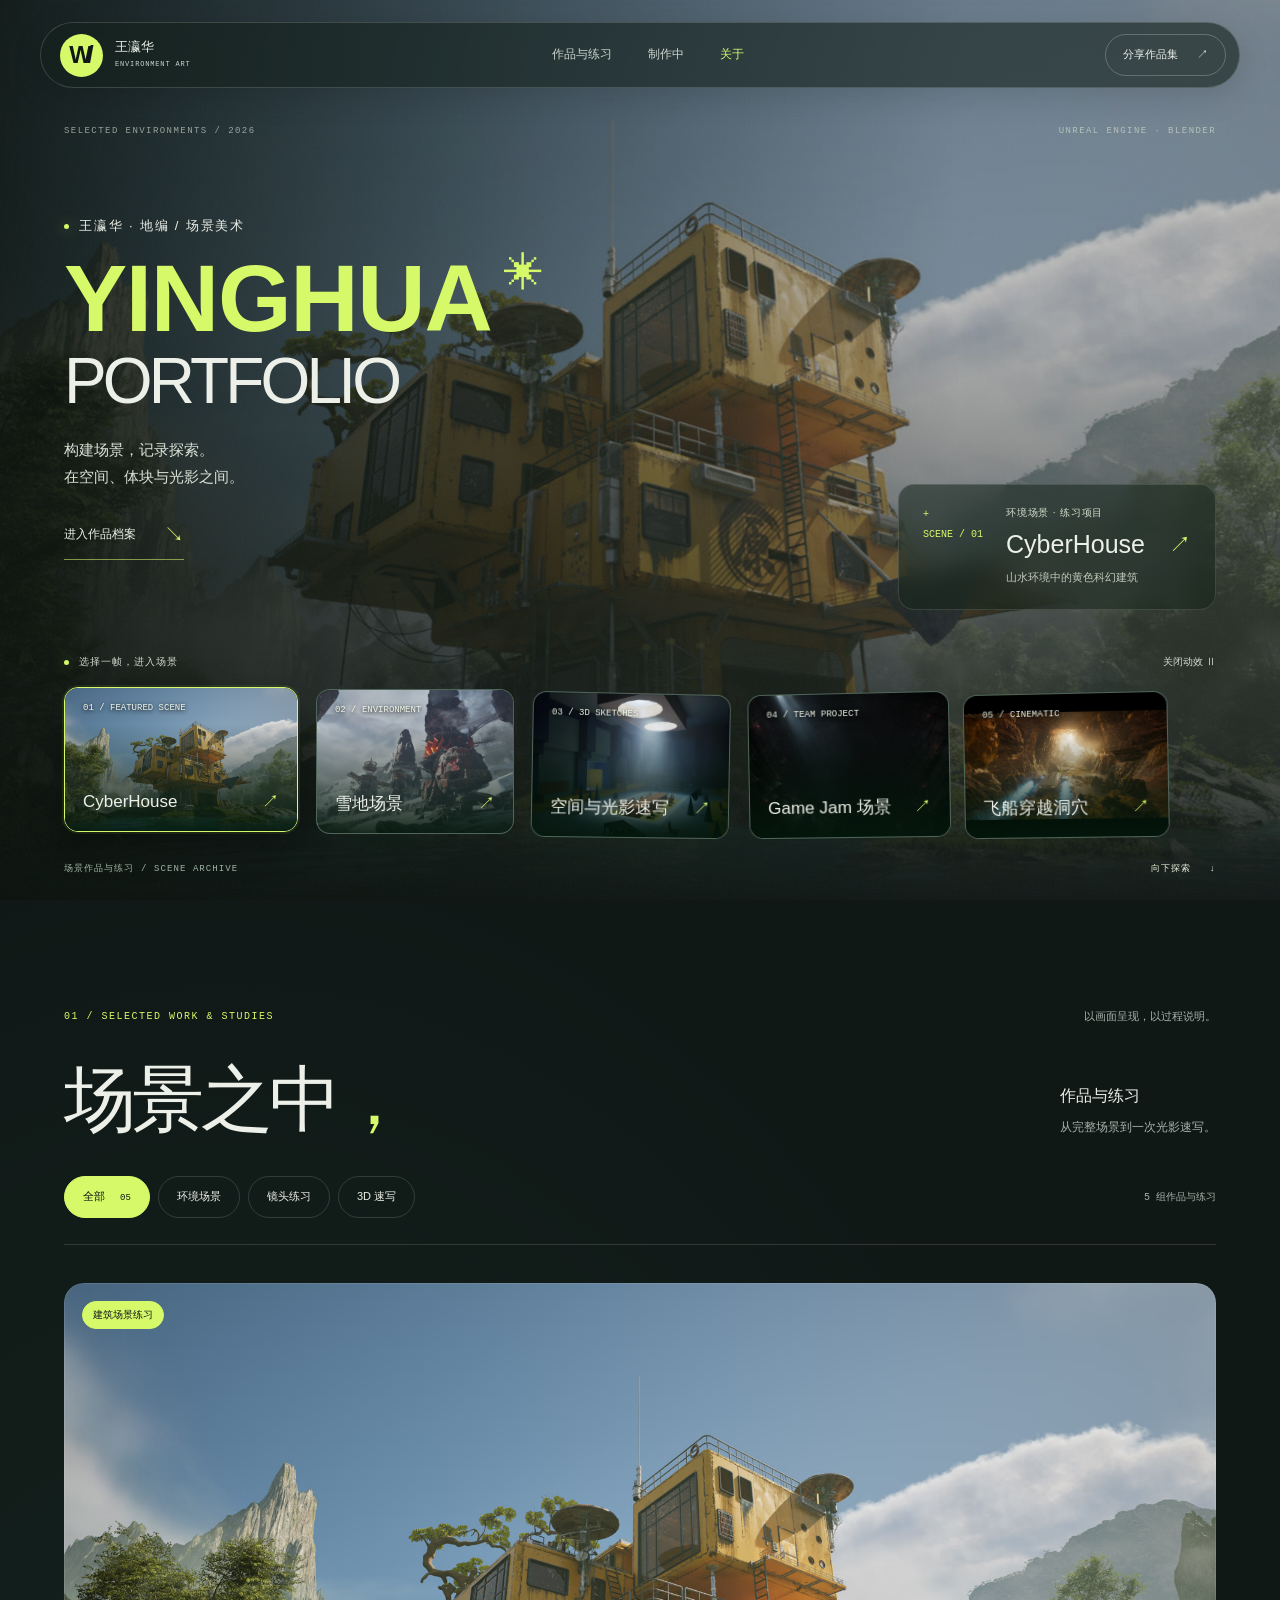
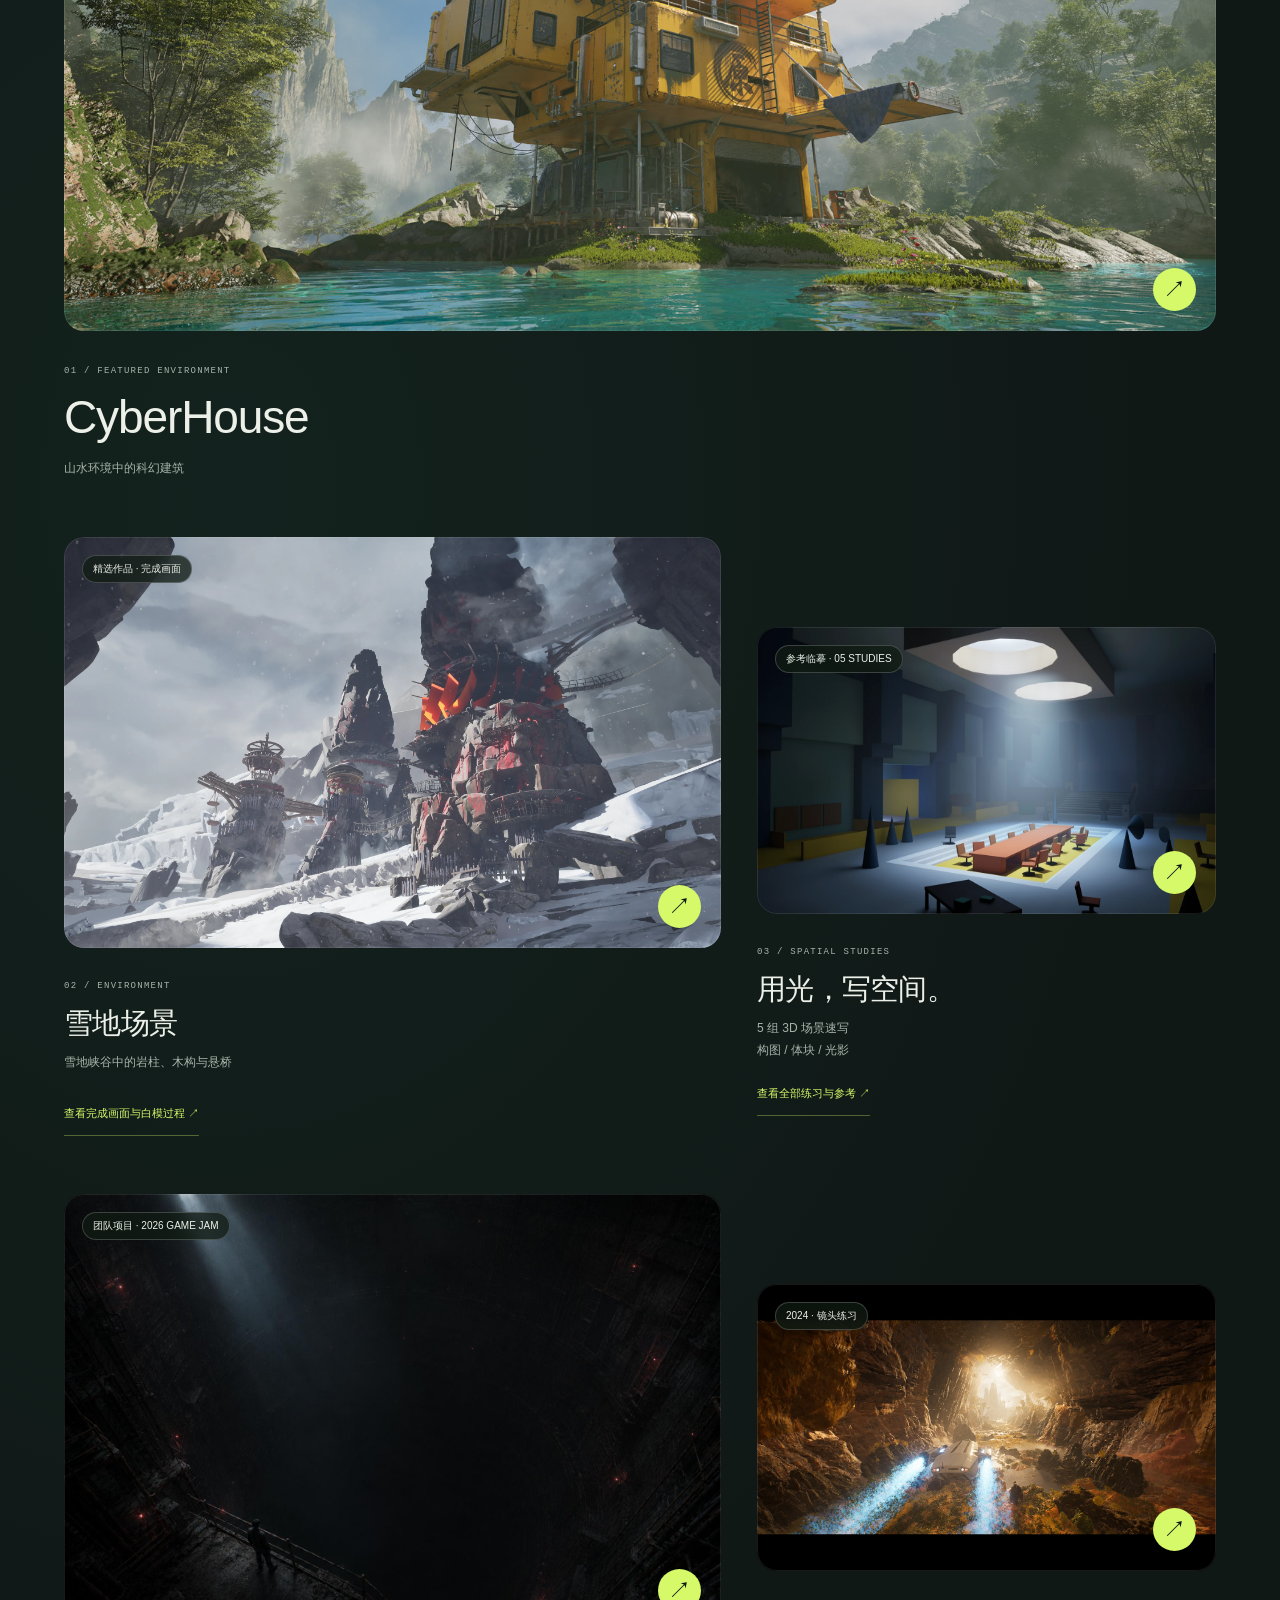
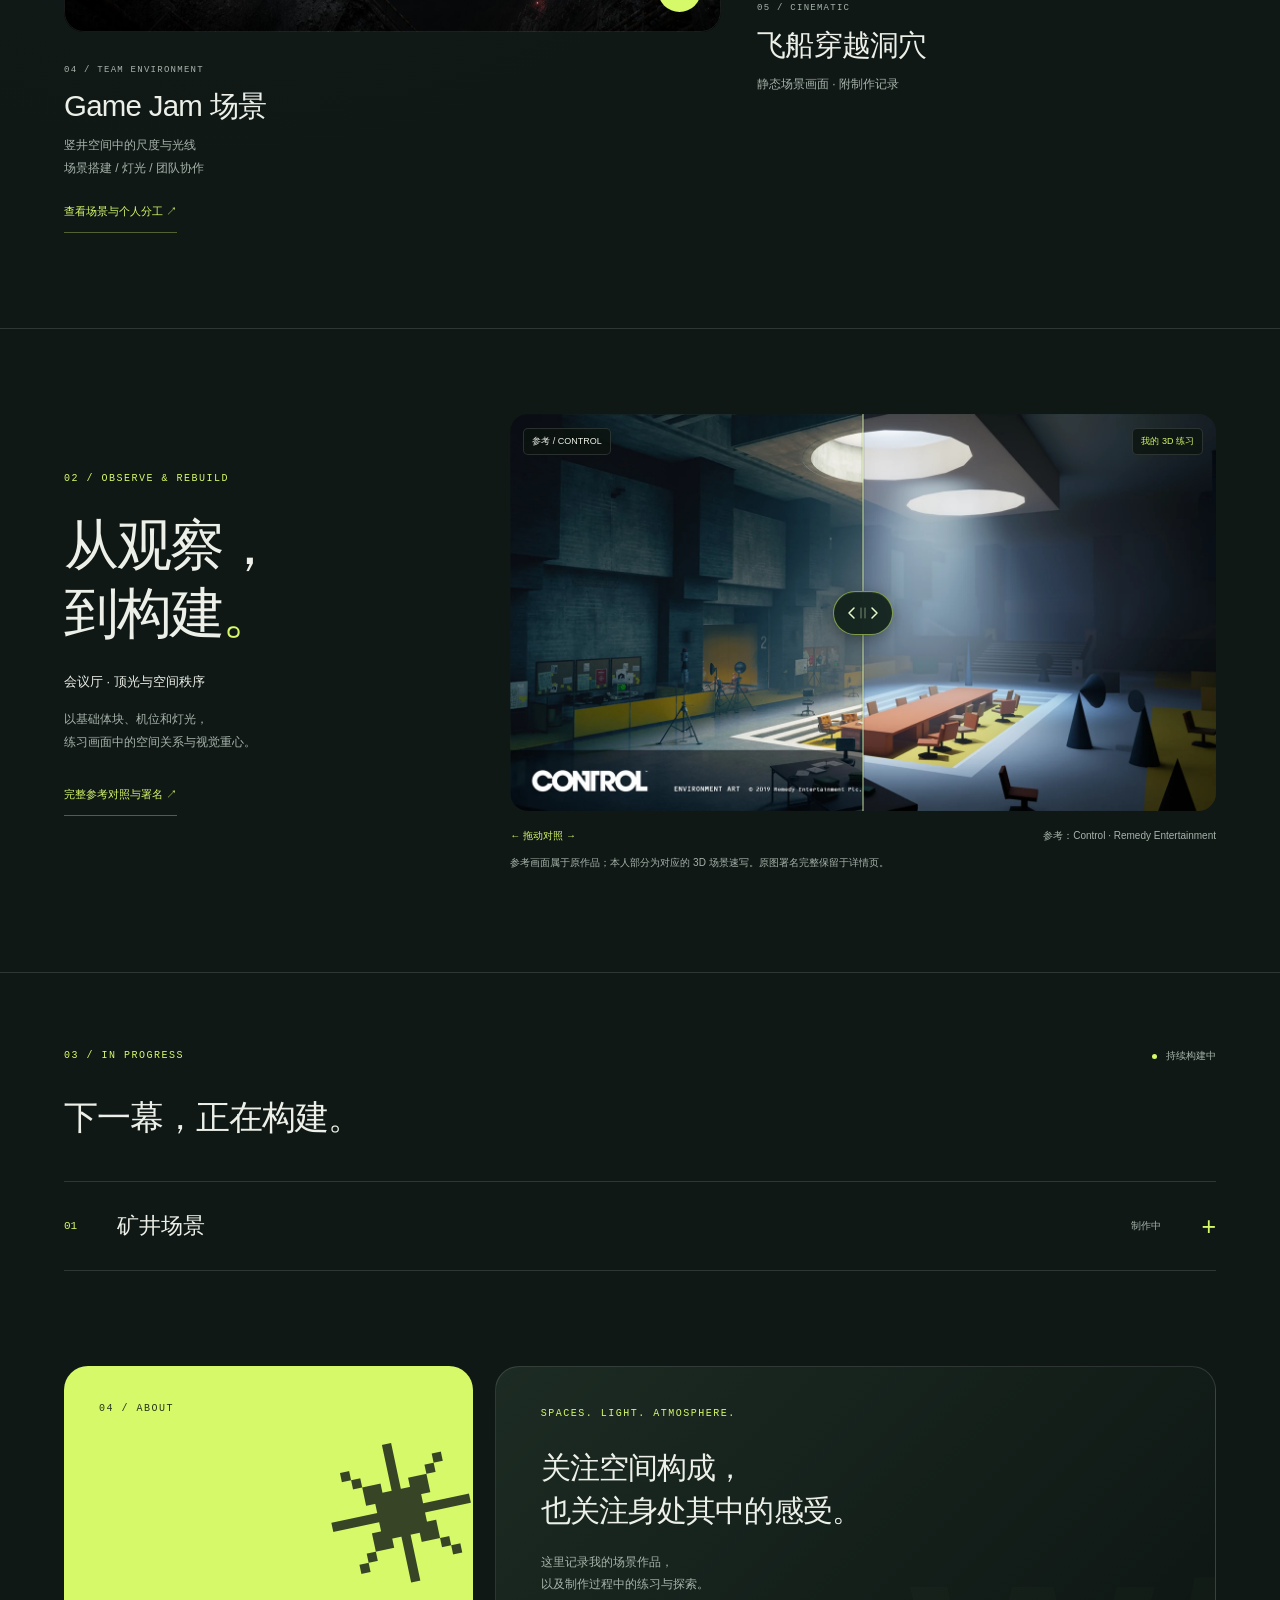
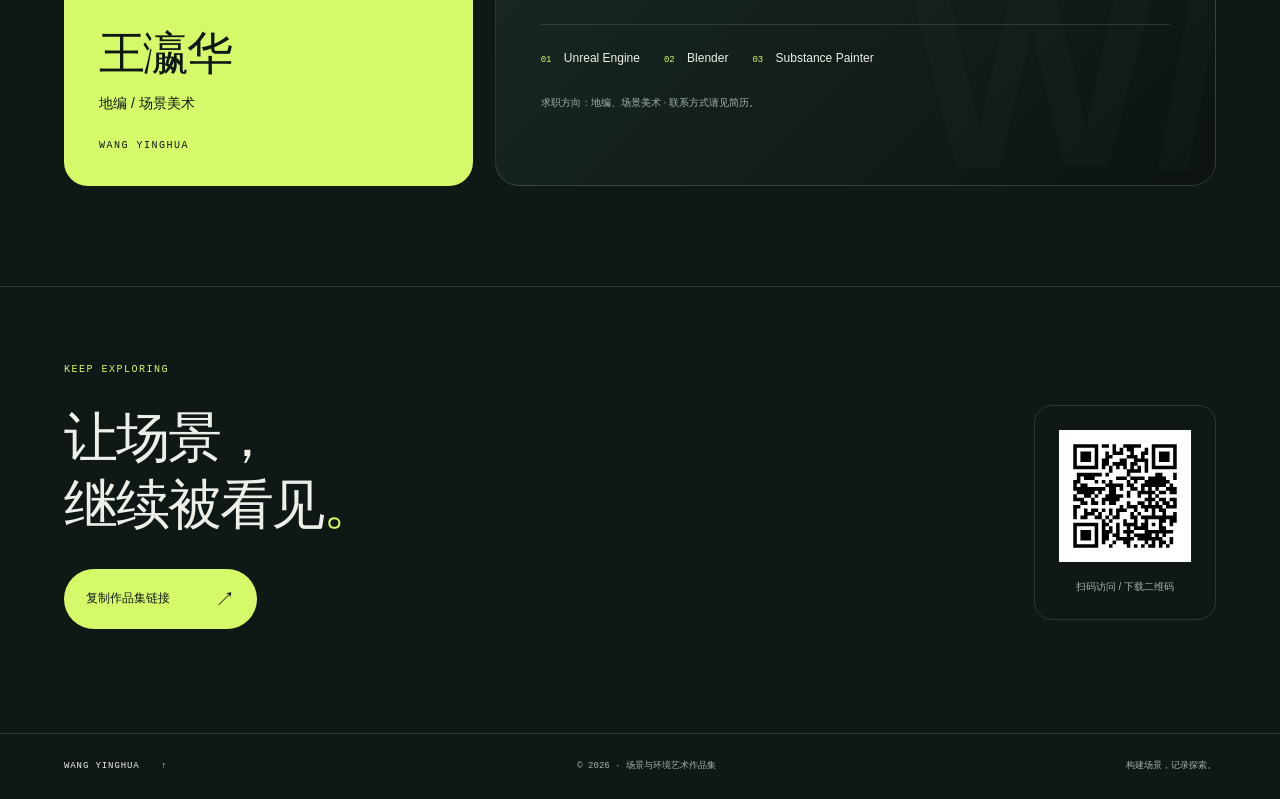
==== commit 577a3486: "Refine comparison slider arrow controls Replace text arrows with fine SVG chevrons and a translucent" ====
--- a/index.html
+++ b/index.html
@@ -5,7 +5,7 @@
 <meta name="description" content="王瀛华的地编与场景美术作品集。雪地场景、Game Jam 团队项目、CyberHouse 场景练习与镜头、速写，附白模过程、个人分工及参考对照。">
 <meta name="theme-color" content="#101816"><link rel="canonical" href="https://lemonya1.github.io/">
 <meta property="og:title" content="王瀛华｜地编与场景美术"><meta property="og:description" content="构建场景，记录探索。"><meta property="og:type" content="website"><meta property="og:image" content="https://lemonya1.github.io/assets/cyberhouse.jpg">
-<link rel="icon" href="assets/favicon.svg" type="image/svg+xml"><link rel="stylesheet" href="experience.css"><script src="site.js" defer></script><script src="experience.js" defer></script>
+<link rel="icon" href="assets/favicon.svg" type="image/svg+xml"><link rel="stylesheet" href="experience.css?v=arrows-20261105"><script src="site.js?v=c9a1d6e" defer></script><script src="experience.js?v=c9a1d6e" defer></script>
 </head><body class="experience-home">
 <a class="skip" href="#content">跳至内容</a><header class="floating-header"><a class="identity" href="./" aria-label="王瀛华作品集首页"><span class="identity-mark">W<span>/</span></span><span>王瀛华<small>ENVIRONMENT ART</small></span></a><nav aria-label="主导航"><a href="./#studies">作品与练习</a><a href="./#current">制作中</a><a href="./#about">关于</a></nav><a class="nav-contact" href="./#share">分享作品集 <span aria-hidden="true">↗</span></a></header>
 <main id="content">
@@ -32,7 +32,7 @@
   <article class="project-card project-offset" data-category="cinematic"><a href="study-flight.html" class="project-visual" data-tilt><img src="assets/flight.jpg" alt="飞船穿过由暖光照亮的岩石洞穴" width="1672" height="940" loading="lazy"><span class="work-badge">2024 · 镜头练习</span><span class="open-disc" aria-hidden="true">↗</span></a><div class="project-card-meta"><span>05 / CINEMATIC</span><h3><a href="study-flight.html">飞船穿越洞穴</a></h3><p>静态场景画面 · 附制作记录</p></div></article>
  </div>
 </section>
-<section class="comparison-section section-shell" aria-labelledby="comparison-title"><div class="comparison-copy"><p class="section-code">02 / OBSERVE & REBUILD</p><h2 id="comparison-title">从观察，<br>到构建<span>。</span></h2><p>会议厅 · 顶光与空间秩序</p><p class="subtle">以基础体块、机位和灯光，<br>练习画面中的空间关系与视觉重心。</p><a class="inline-arrow" href="study-sketches.html">完整参考对照与署名 ↗</a></div><div class="comparison-module"><div class="compare-stage" style="--split:50%"><div class="compare-study"><img src="assets/sketch-control.webp" alt="本人对应的会议厅3D练习" width="1440" height="1620" loading="lazy"></div><div class="compare-reference"><img src="assets/sketch-control.webp" alt="Control 原作参考画面" width="1440" height="1620" loading="lazy"></div><span class="compare-label reference-label">参考 / CONTROL</span><span class="compare-label study-label">我的 3D 练习</span><div class="compare-divider" aria-hidden="true"><span>↔</span></div><label class="sr-only" for="comparison-range">调整参考画面与本人练习的显示比例</label><input id="comparison-range" type="range" min="0" max="100" value="50" aria-valuetext="参考画面占 50%，本人练习占 50%"></div><div class="comparison-footer"><span>← 拖动对照 →</span><span>参考：Control · Remedy Entertainment</span></div><p class="reference-note">参考画面属于原作品；本人部分为对应的 3D 场景速写。原图署名完整保留于详情页。</p></div></section>
+<section class="comparison-section section-shell" aria-labelledby="comparison-title"><div class="comparison-copy"><p class="section-code">02 / OBSERVE & REBUILD</p><h2 id="comparison-title">从观察，<br>到构建<span>。</span></h2><p>会议厅 · 顶光与空间秩序</p><p class="subtle">以基础体块、机位和灯光，<br>练习画面中的空间关系与视觉重心。</p><a class="inline-arrow" href="study-sketches.html">完整参考对照与署名 ↗</a></div><div class="comparison-module"><div class="compare-stage" style="--split:50%"><div class="compare-study"><img src="assets/sketch-control.webp" alt="本人对应的会议厅3D练习" width="1440" height="1620" loading="lazy"></div><div class="compare-reference"><img src="assets/sketch-control.webp" alt="Control 原作参考画面" width="1440" height="1620" loading="lazy"></div><span class="compare-label reference-label">参考 / CONTROL</span><span class="compare-label study-label">我的 3D 练习</span><div class="compare-divider" aria-hidden="true"><span class="compare-handle"><svg viewBox="0 0 36 20" focusable="false"><path d="m9 5-5 5 5 5M27 5l5 5-5 5"/><path class="compare-grip" d="M16 5v10M20 5v10"/></svg></span></div><label class="sr-only" for="comparison-range">调整参考画面与本人练习的显示比例</label><input id="comparison-range" type="range" min="0" max="100" value="50" aria-valuetext="参考画面占 50%，本人练习占 50%"></div><div class="comparison-footer"><span>← 拖动对照 →</span><span>参考：Control · Remedy Entertainment</span></div><p class="reference-note">参考画面属于原作品；本人部分为对应的 3D 场景速写。原图署名完整保留于详情页。</p></div></section>
 <section class="progress-section section-shell" id="current" aria-labelledby="current-title"><div class="section-top"><p class="section-code">03 / IN PROGRESS</p><span class="status-dot">持续构建中</span></div><h2 id="current-title">下一幕，正在构建。</h2><div class="progress-list"><details><summary><span class="row-number">01</span><span>矿井场景</span><span class="progress-label">制作中</span><span class="expand-symbol" aria-hidden="true">+</span></summary><p>矿井场景正在制作。阶段画面、制作过程与完整展示将在后续补充。</p></details></div></section>
 <section class="about-section section-shell" id="about" aria-labelledby="about-title"><div class="about-lime"><span class="section-code">04 / ABOUT</span><span class="about-star" aria-hidden="true">✳</span><h2 id="about-title">王瀛华</h2><p>地编 / 场景美术</p><span class="about-english">WANG YINGHUA</span></div><div class="about-dark"><p class="section-code">SPACES. LIGHT. ATMOSPHERE.</p><h3>关注空间构成，<br>也关注身处其中的感受。</h3><p>这里记录我的场景作品，<br>以及制作过程中的练习与探索。</p><div class="tool-list"><span><small>01</small> Unreal Engine</span><span><small>02</small> Blender</span><span><small>03</small> Substance Painter</span></div><p class="about-contact">求职方向：地编、场景美术 · 联系方式请见简历。</p></div></section>
 <section class="share-section section-shell" id="share" aria-labelledby="share-title"><div><p class="section-code">KEEP EXPLORING</p><h2 id="share-title">让场景，<br>继续被看见<span>。</span></h2><button type="button" class="share-copy" data-copy-url>复制作品集链接 <span aria-hidden="true">↗</span></button><p class="copy-status" role="status" aria-live="polite"></p></div><a class="qr-link" href="assets/portfolio-qr.png" download="王瀛华作品集二维码.png"><img src="assets/portfolio-qr.svg" alt="作品集首页二维码" width="132" height="132" loading="lazy"><span>扫码访问 / 下载二维码</span></a></section>
--- a/experience.css
+++ b/experience.css
@@ -11,7 +11,13 @@
 /* Editorial project archive */
 .works-section{padding-block:108px 95px;background:radial-gradient(ellipse at 18% 45%,#1831296b,transparent 63%)}.section-top{display:flex;justify-content:space-between;align-items:center;gap:20px}.section-code{font:10px/1.6 'Courier New',monospace;letter-spacing:.15em;color:var(--lime)}.section-side{font-size:11px;color:var(--dim)}.works-heading{display:flex;justify-content:space-between;align-items:flex-end;margin:30px 0 34px}.works-heading h2{font-size:clamp(44px,5.6vw,80px);letter-spacing:-.05em;line-height:1.2}.works-heading h2>span,.comparison-copy h2>span,.share-section h2>span{color:var(--lime)}.works-heading>p{font-size:16px;line-height:1.9}.works-heading>p>span{font-size:12px;color:var(--dim)}.work-filters{display:flex;gap:8px;align-items:center;border-bottom:1px solid var(--line);padding-bottom:26px;margin-bottom:38px;flex-wrap:wrap}.work-filters button{border:1px solid #ffffff24;border-radius:30px;background:transparent;font-size:11px;padding:10px 18px;min-height:42px;transition:background .25s,color .25s}.work-filters button.is-active{background:var(--lime);border-color:var(--lime);color:var(--ink)}.work-filters button small{font:9px 'Courier New',monospace;margin-left:12px}.filter-status{font:10px 'Courier New',monospace;color:var(--dim);margin-left:auto}.editorial-grid{display:grid;grid-template-columns:repeat(12,1fr);gap:58px 36px;align-items:start}.project-card{grid-column:span 5;min-width:0}.project-large{grid-column:span 7}.project-offset{padding-top:90px}.project-visual{position:relative;display:block;aspect-ratio:16/10;border-radius:20px;overflow:hidden;background:#172b22;transform:perspective(1000px) rotateX(var(--tilt-x,0deg)) rotateY(var(--tilt-y,0deg));transition:transform .55s var(--ease),box-shadow .4s;will-change:auto}.project-visual>img,.project-visual>.study-crop{width:100%;height:100%;object-fit:cover}.project-visual>img{transition:transform .7s var(--ease)}.project-visual:after{content:'';position:absolute;inset:0;border:1px solid #ffffff18;border-radius:inherit;pointer-events:none}.project-visual:hover{box-shadow:0 22px 55px #0006}.project-visual:hover>img{transform:scale(1.035)}.work-badge{position:absolute;top:18px;left:18px;font-size:10px;border:1px solid #ffffff30;border-radius:20px;padding:5px 10px;background:#101b13bf;backdrop-filter:blur(8px)}.open-disc{position:absolute;right:20px;bottom:20px;border-radius:50%;width:43px;height:43px;display:grid;place-items:center;background:var(--lime);color:var(--ink);font-size:23px;transition:transform .3s}.project-visual:hover .open-disc{transform:rotate(45deg)}.project-card-meta{padding-top:22px}.project-card-meta>span{font:9px 'Courier New',monospace;letter-spacing:.14em;color:var(--dim)}.project-card-meta h3{font-size:clamp(23px,2.3vw,34px);letter-spacing:-.025em;margin-top:8px;line-height:1.3}.project-card-meta p{font-size:12px;color:var(--dim);line-height:1.85;margin-top:9px}.play-film{display:flex;align-items:center;gap:12px;background:transparent;border:0;border-bottom:1px solid var(--line);padding:18px 0 14px;width:100%;font-size:11px;margin-top:12px;text-align:left}.play-film>span:first-child{color:var(--lime)}.play-film>span:last-child{margin-left:auto;color:var(--dim);font:10px 'Courier New',monospace}.play-film:hover{color:var(--lime)}.project-wide{grid-column:1/-1;display:grid;grid-template-columns:1.4fr 1fr;gap:45px;align-items:center}.project-wide .project-visual{aspect-ratio:16/9}.project-wide .project-card-meta{padding:0}.project-wide h3{font-size:40px}.inline-arrow{display:inline-block;font-size:11px;color:var(--lime);padding:12px 0;border-bottom:1px solid #d5f96955;margin-top:20px}.editorial-grid.is-filtered{grid-template-columns:repeat(2,1fr)}.editorial-grid.is-filtered .project-card{grid-column:1/-1;max-width:1000px;padding-top:0}.editorial-grid.is-filtered .project-card:not(.project-wide){display:grid;grid-template-columns:1.4fr 1fr;gap:28px}.editorial-grid.is-filtered .play-film{grid-column:2}
 /* Reference and personal study comparison */
-.comparison-section{padding-block:85px 100px;border-top:1px solid var(--line);display:grid;grid-template-columns:.8fr 1.5fr;gap:70px;align-items:center}.comparison-copy h2{font-size:clamp(36px,4.3vw,61px);line-height:1.25;letter-spacing:-.04em;margin:24px 0}.comparison-copy>p:not(.section-code){font-size:13px}.comparison-copy .subtle{color:var(--dim);font-size:12px!important;line-height:1.9;margin-top:15px}.compare-stage{position:relative;aspect-ratio:var(--compare-ratio,16/9);isolation:isolate;overflow:hidden;border-radius:18px;background:#18231c;touch-action:pan-y}.compare-study,.compare-reference{position:absolute;inset:0;overflow:hidden}.compare-study img,.compare-reference img{position:absolute;width:100%;max-width:none;height:200%;object-fit:fill;left:0}.compare-study img{top:-100%}.compare-reference img{top:0}.compare-reference{background:#18231c;clip-path:inset(0 calc(100% - var(--split)) 0 0)}.compare-label{position:absolute;top:14px;background:#0c150fce;border:1px solid #ffffff20;padding:5px 8px;border-radius:5px;font-size:9px}.reference-label{left:13px}.study-label{right:13px;color:var(--lime)}.compare-divider{position:absolute;top:0;bottom:0;width:2px;left:var(--split);background:var(--lime);pointer-events:none}.compare-divider span{position:absolute;top:50%;left:50%;transform:translate(-50%,-50%);width:42px;height:42px;border-radius:50%;display:grid;place-items:center;background:var(--lime);color:var(--ink);font-size:23px;box-shadow:0 3px 18px #0004}.compare-stage input{position:absolute;inset:0;width:100%;height:100%;margin:0;opacity:0;cursor:ew-resize}.compare-stage:focus-within{outline:2px solid var(--lime);outline-offset:5px}.comparison-footer{display:flex;justify-content:space-between;gap:16px;font-size:10px;color:var(--dim);margin-top:17px}.comparison-footer>span:first-child{color:var(--lime)}.reference-note{font-size:10px;line-height:1.8;color:var(--dim);margin-top:10px}
+.comparison-section{padding-block:85px 100px;border-top:1px solid var(--line);display:grid;grid-template-columns:.8fr 1.5fr;gap:70px;align-items:center}.comparison-copy h2{font-size:clamp(36px,4.3vw,61px);line-height:1.25;letter-spacing:-.04em;margin:24px 0}.comparison-copy>p:not(.section-code){font-size:13px}.comparison-copy .subtle{color:var(--dim);font-size:12px!important;line-height:1.9;margin-top:15px}.compare-stage{position:relative;aspect-ratio:var(--compare-ratio,16/9);isolation:isolate;overflow:hidden;border-radius:18px;background:#18231c;touch-action:pan-y}.compare-study,.compare-reference{position:absolute;inset:0;overflow:hidden}.compare-study img,.compare-reference img{position:absolute;width:100%;max-width:none;height:200%;object-fit:fill;left:0}.compare-study img{top:-100%}.compare-reference img{top:0}.compare-reference{background:#18231c;clip-path:inset(0 calc(100% - var(--split)) 0 0)}.compare-label{position:absolute;top:14px;background:#0c150fce;border:1px solid #ffffff20;padding:5px 8px;border-radius:5px;font-size:9px}.reference-label{left:13px}.study-label{right:13px;color:var(--lime)}.compare-divider{position:absolute;inset:0;pointer-events:none}
+.compare-divider:before{content:'';position:absolute;top:0;bottom:0;left:var(--split);width:1px;transform:translateX(-50%);background:#e5ffb3d9;box-shadow:0 0 0 1px #0b171e24}
+.compare-handle{position:absolute;top:50%;left:clamp(32px,var(--split),calc(100% - 32px));transform:translate(-50%,-50%);width:60px;height:44px;border:1px solid #d5f9698c;border-radius:24px;display:grid;place-items:center;background:#112019eb;color:#e8f9cc;box-shadow:0 4px 16px #0005,inset 0 1px 0 #ffffff12;backdrop-filter:blur(12px);-webkit-backdrop-filter:blur(12px);transition:background .18s,border-color .18s,color .18s,box-shadow .18s}
+.compare-stage .compare-handle svg{width:36px;height:20px;overflow:visible;fill:none;stroke:currentColor;stroke-width:1.5;stroke-linecap:round;stroke-linejoin:round}
+.compare-handle .compare-grip{opacity:.48;stroke-width:1}
+@media(hover:hover) and (pointer:fine){.compare-stage:hover .compare-handle{background:#1c3023f5;border-color:var(--lime);color:var(--lime);box-shadow:0 6px 20px #0006,inset 0 1px 0 #ffffff18}}
+.compare-stage:active .compare-handle,.compare-stage:has(input:focus-visible) .compare-handle{background:var(--lime);border-color:var(--lime);color:var(--ink);box-shadow:0 0 0 4px #d5f96926,0 4px 16px #0005}.compare-stage input{position:absolute;inset:0;width:100%;height:100%;min-height:44px;margin:0;opacity:0;cursor:ew-resize;touch-action:pan-y}.compare-stage:focus-within{outline:2px solid var(--lime);outline-offset:5px}.comparison-footer{display:flex;justify-content:space-between;gap:16px;font-size:10px;color:var(--dim);margin-top:17px}.comparison-footer>span:first-child{color:var(--lime)}.reference-note{font-size:10px;line-height:1.8;color:var(--dim);margin-top:10px}
 /* Work in progress and artist */
 .progress-section{padding-block:75px 95px;border-top:1px solid var(--line)}.status-dot{font-size:10px;color:var(--dim);display:flex;align-items:center;gap:9px}.status-dot:before{content:'';height:5px;width:5px;border-radius:50%;background:var(--lime)}.progress-section h2{font-size:34px;margin:26px 0 36px;letter-spacing:-.03em}.progress-list{border-top:1px solid var(--line)}.progress-list details{border-bottom:1px solid var(--line)}.progress-list summary{display:flex;align-items:center;gap:40px;list-style:none;cursor:pointer;padding:24px 0;font-size:22px}.progress-list summary::-webkit-details-marker{display:none}.row-number{font:11px 'Courier New',monospace;color:var(--lime)}.progress-label{font-size:10px;color:var(--dim);margin-left:auto}.expand-symbol{font-size:25px;transition:transform .3s;color:var(--lime)}details[open] .expand-symbol{transform:rotate(45deg)}.progress-list details>p{margin:0 0 24px 54px;font-size:12px;color:var(--dim)}.about-section{padding-block:0 100px;display:grid;grid-template-columns:.85fr 1.5fr;gap:22px}.about-lime{position:relative;overflow:hidden;padding:35px;border-radius:24px;background:var(--lime);color:var(--ink);min-height:420px;display:flex;flex-direction:column;align-items:start}.about-lime .section-code{color:#283719}.about-star{font-size:150px;line-height:1;position:absolute;right:-10px;top:80px;opacity:.8;transform:rotate(-12deg)}.about-lime h2{position:relative;font-size:46px;line-height:1.25;margin-top:auto;margin-bottom:10px;letter-spacing:-.04em}.about-lime p{font-size:14px;position:relative}.about-english{font:10px 'Courier New',monospace;letter-spacing:.15em;margin-top:25px}.about-dark{background:linear-gradient(135deg,#1c2b23,#0c1311);border:1px solid var(--line);border-radius:24px;padding:39px 45px;position:relative;overflow:hidden}.about-dark:after{content:'W/';position:absolute;right:-12px;bottom:5px;font:bold 260px/.8 Arial;color:#c9f56904;pointer-events:none}.about-dark h3{font-size:30px;line-height:1.45;letter-spacing:-.03em;margin-top:24px}.about-dark>p:not(.section-code){font-size:12px;color:var(--dim);line-height:1.9;margin-top:18px}.tool-list{display:flex;gap:24px;flex-wrap:wrap;border-top:1px solid var(--line);padding-top:24px;margin-top:28px}.tool-list>span{font-size:12px}.tool-list small{font:9px 'Courier New',monospace;color:var(--lime);margin-right:9px}.about-dark .about-contact{font-size:10px!important;margin-top:25px!important}.share-section{padding-block:75px 70px;display:flex;align-items:center;justify-content:space-between;gap:40px;border-top:1px solid var(--line)}.share-section h2{font-size:54px;line-height:1.25;letter-spacing:-.04em;margin-top:26px}.share-copy{background:var(--lime);color:var(--ink);border:0;border-radius:50px;padding:14px 22px;font-size:12px;margin-top:30px;display:inline-flex;gap:45px;align-items:center}.share-copy:hover{background:#e2ff93}.share-copy>span{font-size:20px}.copy-status{font-size:11px;color:var(--lime);line-height:1.7;min-height:22px;margin-top:12px;overflow-wrap:anywhere}.qr-link{display:flex;align-items:center;flex-direction:column;gap:17px;padding:24px;border:1px solid var(--line);border-radius:18px}.qr-link img{width:132px;height:132px;background:white}.qr-link span{font-size:10px;color:var(--dim)}.experience-footer{display:flex;align-items:center;justify-content:space-between;gap:20px;padding-block:25px;border-top:1px solid var(--line);color:var(--dim);font:9px/1.7 'Courier New',monospace}.experience-footer a{color:var(--paper);letter-spacing:.1em}.experience-footer a>span{color:var(--lime);margin-left:15px}.reading-progress{position:fixed;top:0;left:0;z-index:100;width:100%;height:2px;background:var(--lime);transform:scaleX(var(--reading,0));transform-origin:left;pointer-events:none}
 /* Cinema modal, project detail compatibility */
@@ -20,7 +26,7 @@
 @media(min-width:1800px){.hero-wordmark{top:27vh}.scene-caption{right:max(64px,calc((100vw - 1312px)/2));bottom:310px}.hero-topline{left:max(64px,calc((100vw - 1312px)/2));right:max(64px,calc((100vw - 1312px)/2))}.scene-strip{max-width:1000px}.scene-card{height:160px}}
 @media(max-width:1100px){.section-shell{padding-inline:36px}.hero-wordmark{left:40px}.hero-topline{left:40px;right:40px}.hero-bottom{left:40px;right:40px}.scene-caption{right:40px;bottom:285px;max-width:280px;padding:17px}.scene-caption a{font-size:21px}.scene-coordinate{display:none}.scene-strip{max-width:800px}.floating-header{width:calc(100% - 48px)}.comparison-section{gap:35px;grid-template-columns:.8fr 1.3fr}.about-dark{padding:32px}.about-lime{padding:30px}.about-dark h3{font-size:25px}.tool-list{gap:16px}}
 @media(max-width:800px){.floating-header{top:16px;height:60px}.floating-header nav{gap:22px}.nav-contact{display:none}.hero-topline{top:106px}.hero-wordmark{top:180px}.name-line{font-size:75px}.portfolio-line{font-size:50px}.scene-hero{height:900px;min-height:820px}.scene-caption{bottom:260px;max-width:none;left:40px;right:auto}.scene-caption a{font-size:19px}.scene-caption small{display:none}.scene-caption p{font-size:9px}.scene-caption{padding:12px 17px}.scene-strip{gap:12px}.scene-card{height:130px;transform:none!important}.strip-title{font-size:14px;left:13px;right:13px}.strip-number{font-size:8px;left:13px}.hero-bottom{bottom:25px}.works-section{padding-block:75px 65px}.works-heading{align-items:center}.works-heading h2{font-size:49px}.works-heading>p{font-size:13px}.works-heading>p>span{font-size:10px}.editorial-grid{gap:38px 22px}.project-offset{padding-top:55px}.project-wide{gap:25px}.project-wide h3{font-size:28px}.comparison-section{grid-template-columns:1fr;padding-block:65px;gap:30px}.comparison-copy h2 br{display:none}.comparison-copy h2{font-size:40px}.comparison-copy .subtle br{display:none}.comparison-copy .inline-arrow{margin-top:8px}.progress-section{padding-block:60px}.about-section{gap:16px;padding-bottom:65px;grid-template-columns:.9fr 1.3fr}.about-lime{min-height:380px;padding:25px}.about-lime h2{font-size:38px}.about-star{font-size:125px;top:80px}.about-dark{padding:27px}.about-dark h3{font-size:22px}.tool-list{display:grid;gap:10px;padding-top:17px;margin-top:20px}.share-section h2{font-size:43px}.experience-footer{flex-wrap:wrap}.experience-detail .project-top{padding-top:110px}}
-@media(max-width:540px){html{scroll-padding-top:95px}.section-shell{padding-inline:23px}.floating-header{width:calc(100% - 28px);top:13px;padding:7px 13px;gap:15px;height:56px}.identity{font-size:12px;gap:9px}.identity-mark{width:34px;height:34px;font-size:20px;letter-spacing:-4px}.identity small{font-size:6px}.floating-header nav{gap:18px;font-size:11px}.floating-header nav a:nth-child(2){display:none}.scene-hero{height:880px;min-height:880px;max-height:none}.hero-topline{left:24px;right:24px;top:94px;font-size:8px}.hero-topline>span:last-child{display:none}.hero-wordmark{left:24px;right:24px;top:145px}.hero-eyebrow{font-size:11px;letter-spacing:.08em;margin-bottom:20px}.name-line{font-size:clamp(43px,12.7vw,68px);letter-spacing:-.055em;white-space:nowrap}.name-line i{font-size:.4em;margin-left:8px}.portfolio-line{font-size:clamp(34px,10.5vw,53px);margin-top:11px;letter-spacing:-.05em}.hero-statement{font-size:12px;line-height:1.8;margin-top:21px}.hero-browse{margin-top:20px;font-size:11px;padding-bottom:5px}.scene-backdrop{inset:0;transform:none!important}.scene-layer{object-position:59% center;filter:brightness(.7) saturate(.85)}.hero-vignette{background:linear-gradient(180deg,#0b190e80 0%,#0b190e55 35%,#0b190e00 60%,#101816 100%),linear-gradient(90deg,#09170b9c,transparent 95%)}.scene-caption{left:24px;right:24px;bottom:225px;max-width:260px;background:#13251dad;border-radius:12px;backdrop-filter:blur(8px);padding:11px 15px}.scene-caption a{font-size:20px;margin-top:3px;gap:35px}.hero-bottom{left:24px;right:24px;bottom:20px}.strip-heading{font-size:9px;letter-spacing:.02em;margin-bottom:12px}.motion-toggle{font-size:9px}.motion-toggle span{margin-left:4px}.scene-strip{gap:10px;overflow-x:auto;scroll-snap-type:x mandatory;padding:8px 2px 12px;margin:-8px -2px -12px;scrollbar-width:thin;scrollbar-color:#d5f96966 transparent;perspective:none}.scene-card,.scene-card.is-active{flex:0 0 190px;height:118px;scroll-snap-align:start;transform:none!important;border-radius:11px}.scene-card.is-active{box-shadow:none}.strip-number{font-size:8px;top:12px}.strip-title{font-size:14px;bottom:12px}.hero-footnote{font-size:8px;letter-spacing:.04em;margin-top:22px}.section-top{align-items:start}.section-code{font-size:9px}.section-side{display:none}.works-section{padding-block:60px 55px}.works-heading{display:block;margin:24px 0}.works-heading h2{font-size:43px}.works-heading>p{font-size:12px;margin-top:18px}.works-heading>p br{display:none}.works-heading>p span{display:block;font-size:11px;margin-top:3px}.work-filters{gap:7px;margin-bottom:28px;padding-bottom:20px}.work-filters button{font-size:10px;padding:8px 12px;min-height:40px}.work-filters button small{display:none}.filter-status{flex:1 0 100%;font-size:9px;margin-top:8px}.editorial-grid,.editorial-grid.is-filtered{display:block}.project-card{margin-bottom:36px}.project-offset{padding-top:0}.project-visual{border-radius:15px;aspect-ratio:16/10}.project-card-meta{padding-top:17px}.project-card-meta h3{font-size:27px}.project-card-meta p{font-size:11px}.work-badge{font-size:9px;left:13px;top:13px}.open-disc{width:37px;height:37px;right:14px;bottom:14px}.project-wide,.editorial-grid.is-filtered .project-card:not(.project-wide){display:block}.project-wide .project-card-meta{padding-top:18px}.project-wide h3{font-size:29px}.project-wide .inline-arrow{margin-top:9px}.comparison-section{padding-block:48px;gap:28px}.comparison-copy h2{font-size:36px}.comparison-copy>p:not(.section-code){font-size:12px}.comparison-copy .subtle{font-size:11px!important}.compare-stage{border-radius:12px}.compare-label{font-size:8px;top:10px;padding:4px 6px}.reference-label{left:9px}.study-label{right:9px}.compare-divider span{width:34px;height:34px;font-size:20px}.comparison-footer{font-size:9px;flex-wrap:wrap;gap:7px}.reference-note{font-size:9px}.progress-section{padding-block:50px}.progress-section h2{font-size:27px;margin:22px 0 28px}.progress-list summary{font-size:19px;gap:20px;padding:21px 0}.progress-label{font-size:9px}.progress-list details>p{margin-left:34px;font-size:11px}.about-section{display:block;padding-bottom:55px}.about-lime{min-height:300px;padding:26px;border-radius:19px}.about-star{font-size:155px;right:9px;top:44px}.about-lime h2{font-size:42px}.about-dark{margin-top:16px;border-radius:19px;padding:27px}.about-dark h3{font-size:25px}.tool-list{display:flex;gap:15px 22px;flex-wrap:wrap}.tool-list>span{font-size:11px}.share-section{padding-block:45px;gap:20px;align-items:flex-start;flex-wrap:wrap}.share-section h2{font-size:37px;margin-top:21px}.share-copy{padding:11px 18px;font-size:11px;gap:26px;margin-top:25px}.qr-link{padding:14px;border-radius:12px;margin-top:12px}.qr-link img{width:100px;height:100px}.qr-link span{font-size:9px}.experience-footer{font-size:8px;gap:12px;padding-block:23px}.experience-footer>span:last-child{display:none}.film-dialog{padding:13px;width:calc(100vw - 20px);max-height:calc(100dvh - 20px);border-radius:14px}.film-bar{font-size:10px;gap:12px}.film-bar button{font-size:11px;padding:8px 12px}.film-dialog>p{font-size:10px;flex-direction:column;gap:8px}.experience-detail .project-top{padding-top:95px}.experience-detail .project-title{padding-top:28px}.experience-detail .project-title h1{font-size:32px}.experience-detail .floating-header nav a:first-child{display:block}.experience-detail .image-open{border-radius:10px}}
+@media(max-width:540px){html{scroll-padding-top:95px}.section-shell{padding-inline:23px}.floating-header{width:calc(100% - 28px);top:13px;padding:7px 13px;gap:15px;height:56px}.identity{font-size:12px;gap:9px}.identity-mark{width:34px;height:34px;font-size:20px;letter-spacing:-4px}.identity small{font-size:6px}.floating-header nav{gap:18px;font-size:11px}.floating-header nav a:nth-child(2){display:none}.scene-hero{height:880px;min-height:880px;max-height:none}.hero-topline{left:24px;right:24px;top:94px;font-size:8px}.hero-topline>span:last-child{display:none}.hero-wordmark{left:24px;right:24px;top:145px}.hero-eyebrow{font-size:11px;letter-spacing:.08em;margin-bottom:20px}.name-line{font-size:clamp(43px,12.7vw,68px);letter-spacing:-.055em;white-space:nowrap}.name-line i{font-size:.4em;margin-left:8px}.portfolio-line{font-size:clamp(34px,10.5vw,53px);margin-top:11px;letter-spacing:-.05em}.hero-statement{font-size:12px;line-height:1.8;margin-top:21px}.hero-browse{margin-top:20px;font-size:11px;padding-bottom:5px}.scene-backdrop{inset:0;transform:none!important}.scene-layer{object-position:59% center;filter:brightness(.7) saturate(.85)}.hero-vignette{background:linear-gradient(180deg,#0b190e80 0%,#0b190e55 35%,#0b190e00 60%,#101816 100%),linear-gradient(90deg,#09170b9c,transparent 95%)}.scene-caption{left:24px;right:24px;bottom:225px;max-width:260px;background:#13251dad;border-radius:12px;backdrop-filter:blur(8px);padding:11px 15px}.scene-caption a{font-size:20px;margin-top:3px;gap:35px}.hero-bottom{left:24px;right:24px;bottom:20px}.strip-heading{font-size:9px;letter-spacing:.02em;margin-bottom:12px}.motion-toggle{font-size:9px}.motion-toggle span{margin-left:4px}.scene-strip{gap:10px;overflow-x:auto;scroll-snap-type:x mandatory;padding:8px 2px 12px;margin:-8px -2px -12px;scrollbar-width:thin;scrollbar-color:#d5f96966 transparent;perspective:none}.scene-card,.scene-card.is-active{flex:0 0 190px;height:118px;scroll-snap-align:start;transform:none!important;border-radius:11px}.scene-card.is-active{box-shadow:none}.strip-number{font-size:8px;top:12px}.strip-title{font-size:14px;bottom:12px}.hero-footnote{font-size:8px;letter-spacing:.04em;margin-top:22px}.section-top{align-items:start}.section-code{font-size:9px}.section-side{display:none}.works-section{padding-block:60px 55px}.works-heading{display:block;margin:24px 0}.works-heading h2{font-size:43px}.works-heading>p{font-size:12px;margin-top:18px}.works-heading>p br{display:none}.works-heading>p span{display:block;font-size:11px;margin-top:3px}.work-filters{gap:7px;margin-bottom:28px;padding-bottom:20px}.work-filters button{font-size:10px;padding:8px 12px;min-height:40px}.work-filters button small{display:none}.filter-status{flex:1 0 100%;font-size:9px;margin-top:8px}.editorial-grid,.editorial-grid.is-filtered{display:block}.project-card{margin-bottom:36px}.project-offset{padding-top:0}.project-visual{border-radius:15px;aspect-ratio:16/10}.project-card-meta{padding-top:17px}.project-card-meta h3{font-size:27px}.project-card-meta p{font-size:11px}.work-badge{font-size:9px;left:13px;top:13px}.open-disc{width:37px;height:37px;right:14px;bottom:14px}.project-wide,.editorial-grid.is-filtered .project-card:not(.project-wide){display:block}.project-wide .project-card-meta{padding-top:18px}.project-wide h3{font-size:29px}.project-wide .inline-arrow{margin-top:9px}.comparison-section{padding-block:48px;gap:28px}.comparison-copy h2{font-size:36px}.comparison-copy>p:not(.section-code){font-size:12px}.comparison-copy .subtle{font-size:11px!important}.compare-stage{border-radius:12px}.compare-label{font-size:8px;top:10px;padding:4px 6px}.reference-label{left:9px}.study-label{right:9px}.comparison-footer{font-size:9px;flex-wrap:wrap;gap:7px}.reference-note{font-size:9px}.progress-section{padding-block:50px}.progress-section h2{font-size:27px;margin:22px 0 28px}.progress-list summary{font-size:19px;gap:20px;padding:21px 0}.progress-label{font-size:9px}.progress-list details>p{margin-left:34px;font-size:11px}.about-section{display:block;padding-bottom:55px}.about-lime{min-height:300px;padding:26px;border-radius:19px}.about-star{font-size:155px;right:9px;top:44px}.about-lime h2{font-size:42px}.about-dark{margin-top:16px;border-radius:19px;padding:27px}.about-dark h3{font-size:25px}.tool-list{display:flex;gap:15px 22px;flex-wrap:wrap}.tool-list>span{font-size:11px}.share-section{padding-block:45px;gap:20px;align-items:flex-start;flex-wrap:wrap}.share-section h2{font-size:37px;margin-top:21px}.share-copy{padding:11px 18px;font-size:11px;gap:26px;margin-top:25px}.qr-link{padding:14px;border-radius:12px;margin-top:12px}.qr-link img{width:100px;height:100px}.qr-link span{font-size:9px}.experience-footer{font-size:8px;gap:12px;padding-block:23px}.experience-footer>span:last-child{display:none}.film-dialog{padding:13px;width:calc(100vw - 20px);max-height:calc(100dvh - 20px);border-radius:14px}.film-bar{font-size:10px;gap:12px}.film-bar button{font-size:11px;padding:8px 12px}.film-dialog>p{font-size:10px;flex-direction:column;gap:8px}.experience-detail .project-top{padding-top:95px}.experience-detail .project-title{padding-top:28px}.experience-detail .project-title h1{font-size:32px}.experience-detail .floating-header nav a:first-child{display:block}.experience-detail .image-open{border-radius:10px}}
 @media(prefers-reduced-motion:reduce){html{scroll-behavior:auto}*,*:before,*:after{animation:none!important;transition:none!important}.scene-backdrop,.project-visual,.scene-card{transform:none!important}}
 html.motion-off{scroll-behavior:auto}html.motion-off *,html.motion-off *:before,html.motion-off *:after{animation:none!important;transition:none!important}html.motion-off .scene-backdrop,html.motion-off .project-visual,html.motion-off .scene-card{transform:none!important}
 @media print{.floating-header,.scene-hero,.work-filters,.reading-progress,.film-dialog,.play-film,.motion-toggle,.compare-stage input{display:none}.section-shell{padding:25px}.project-card{break-inside:avoid}.experience-detail .project-top{padding-top:20px}.about-section{display:block}.about-lime{min-height:180px}.share-section{display:none}}
